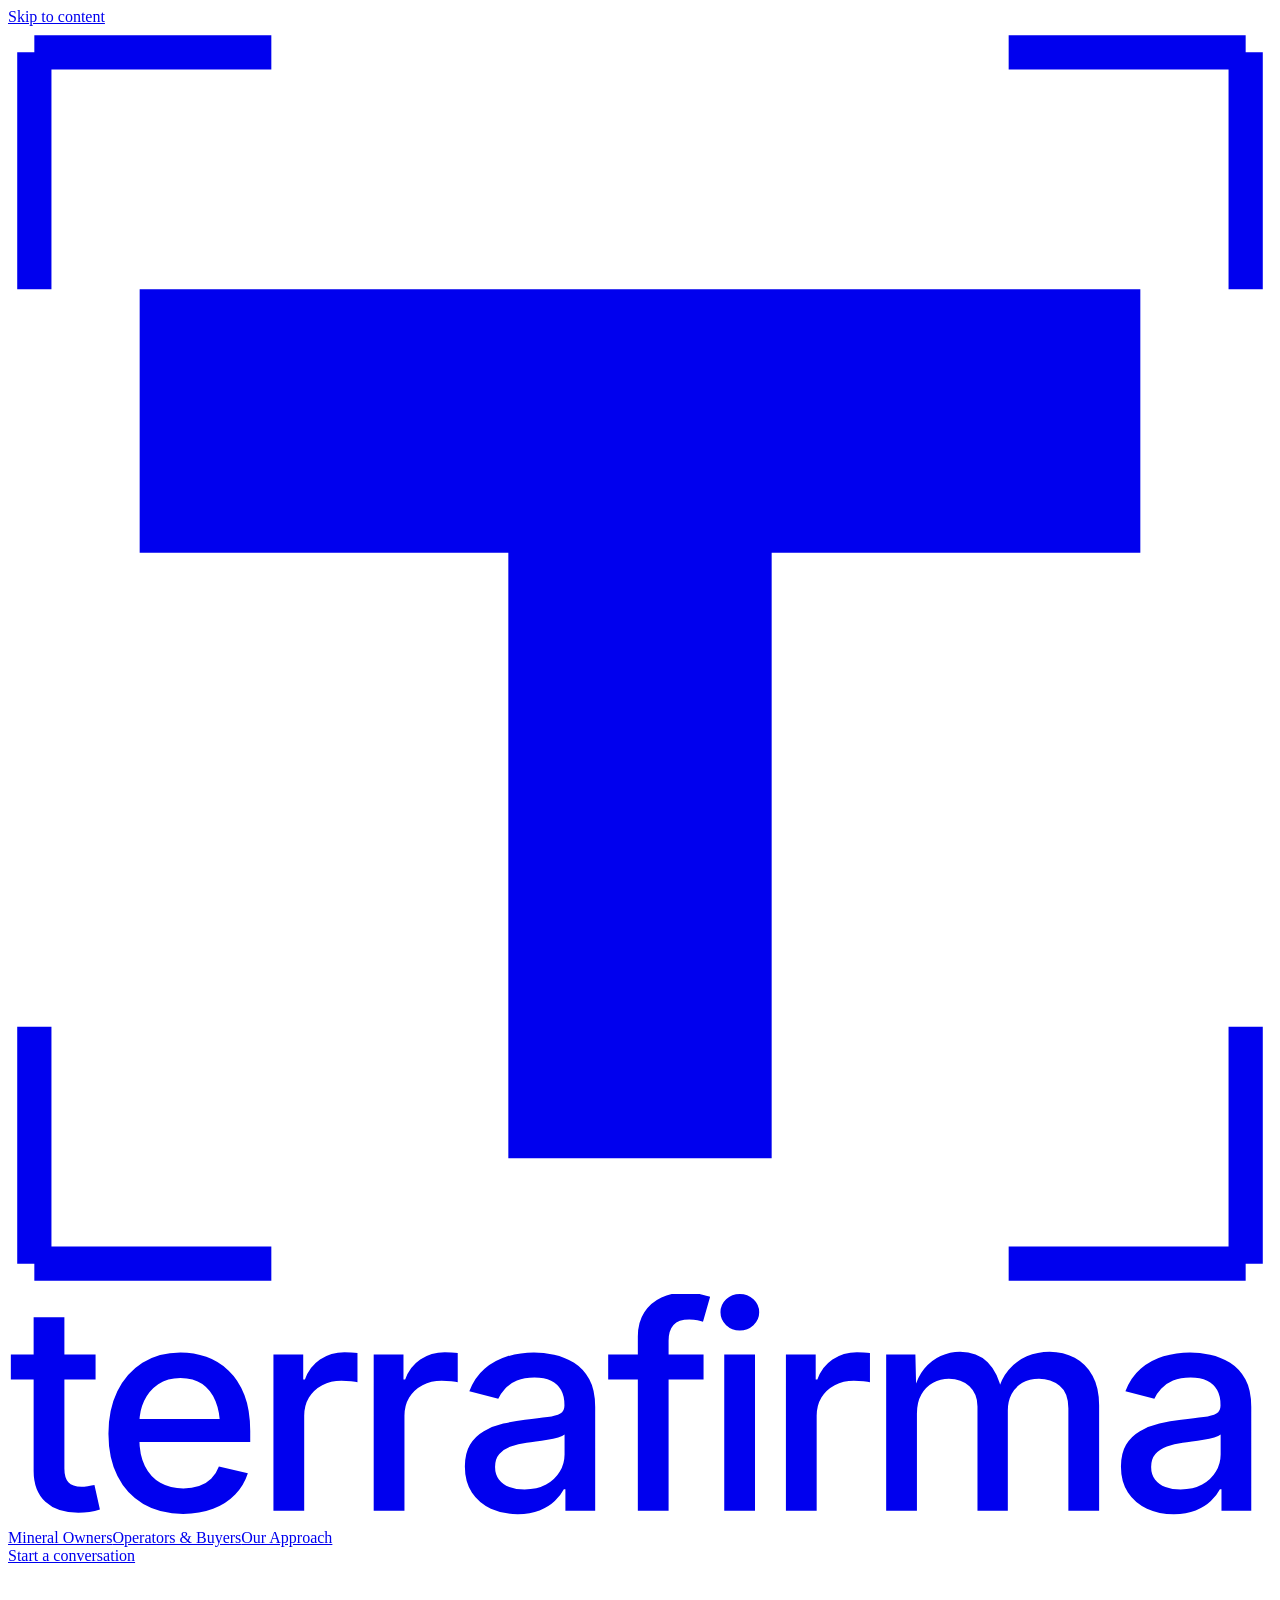
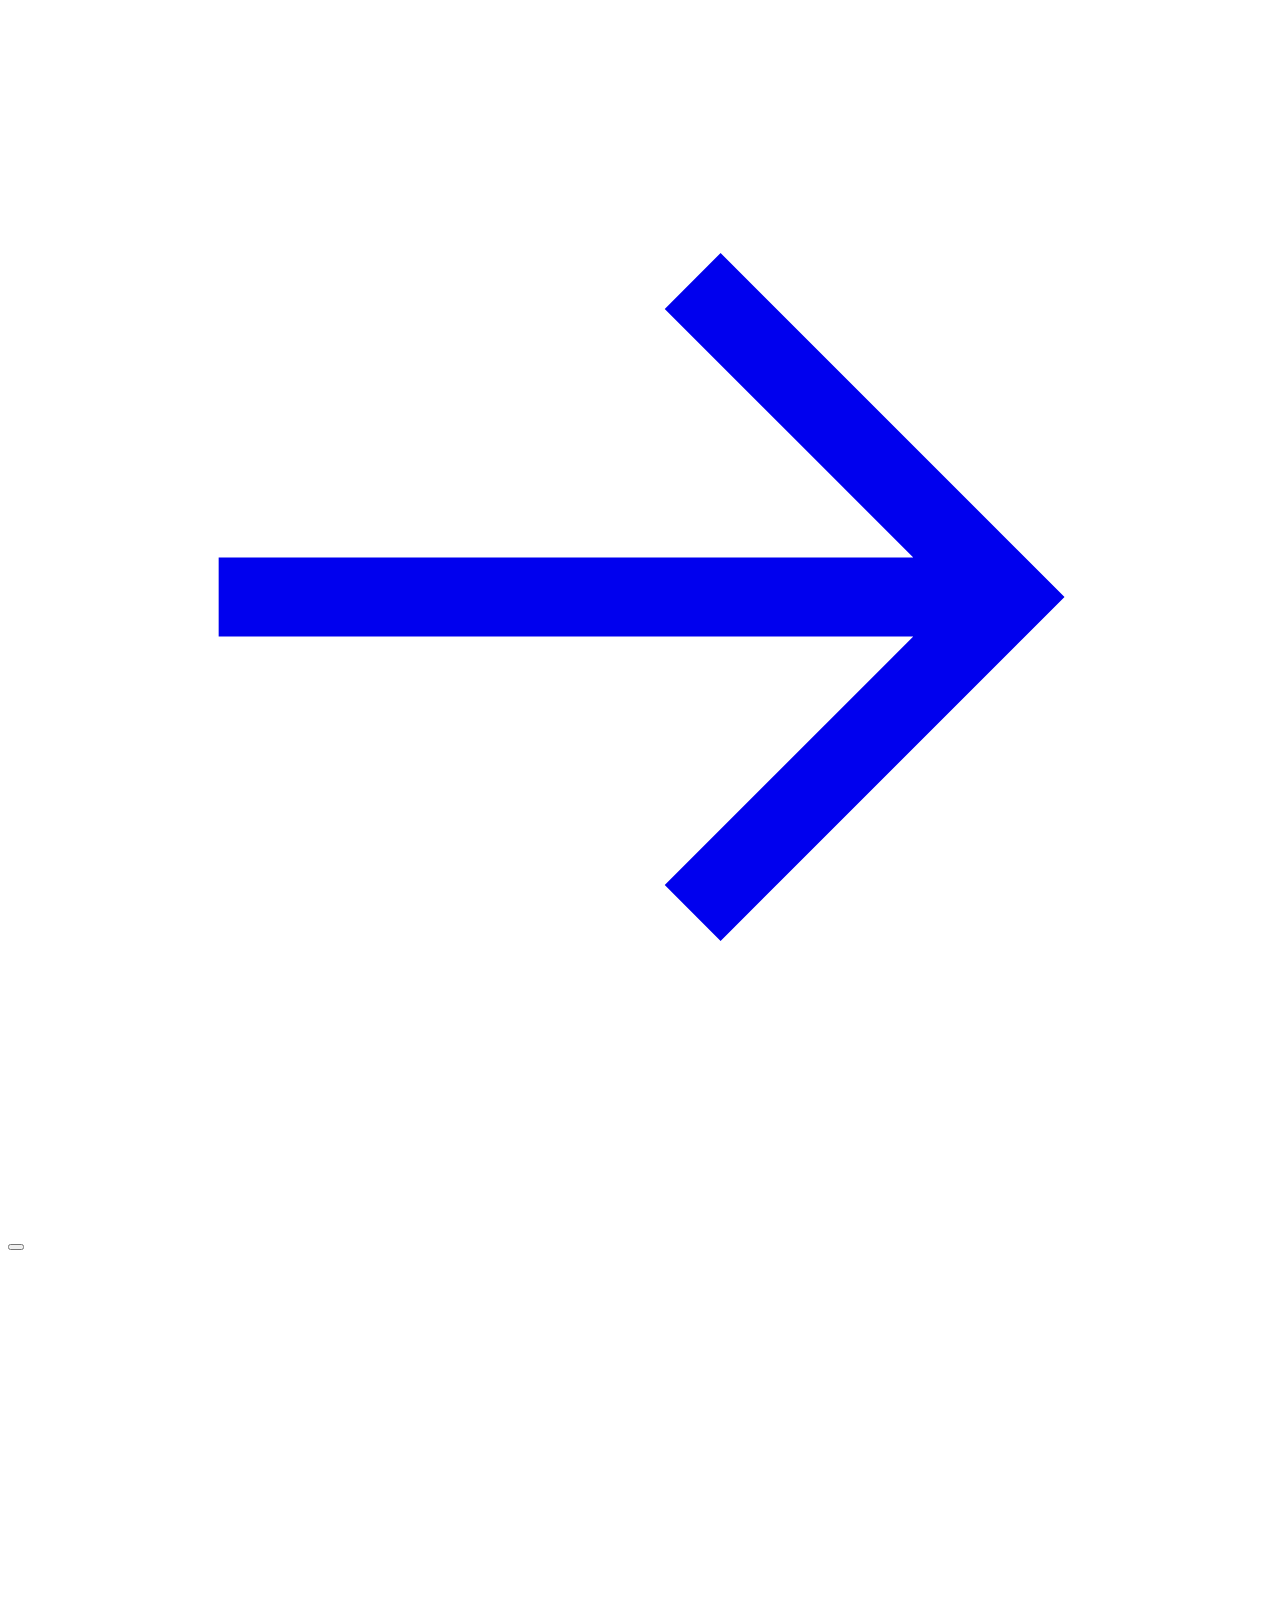
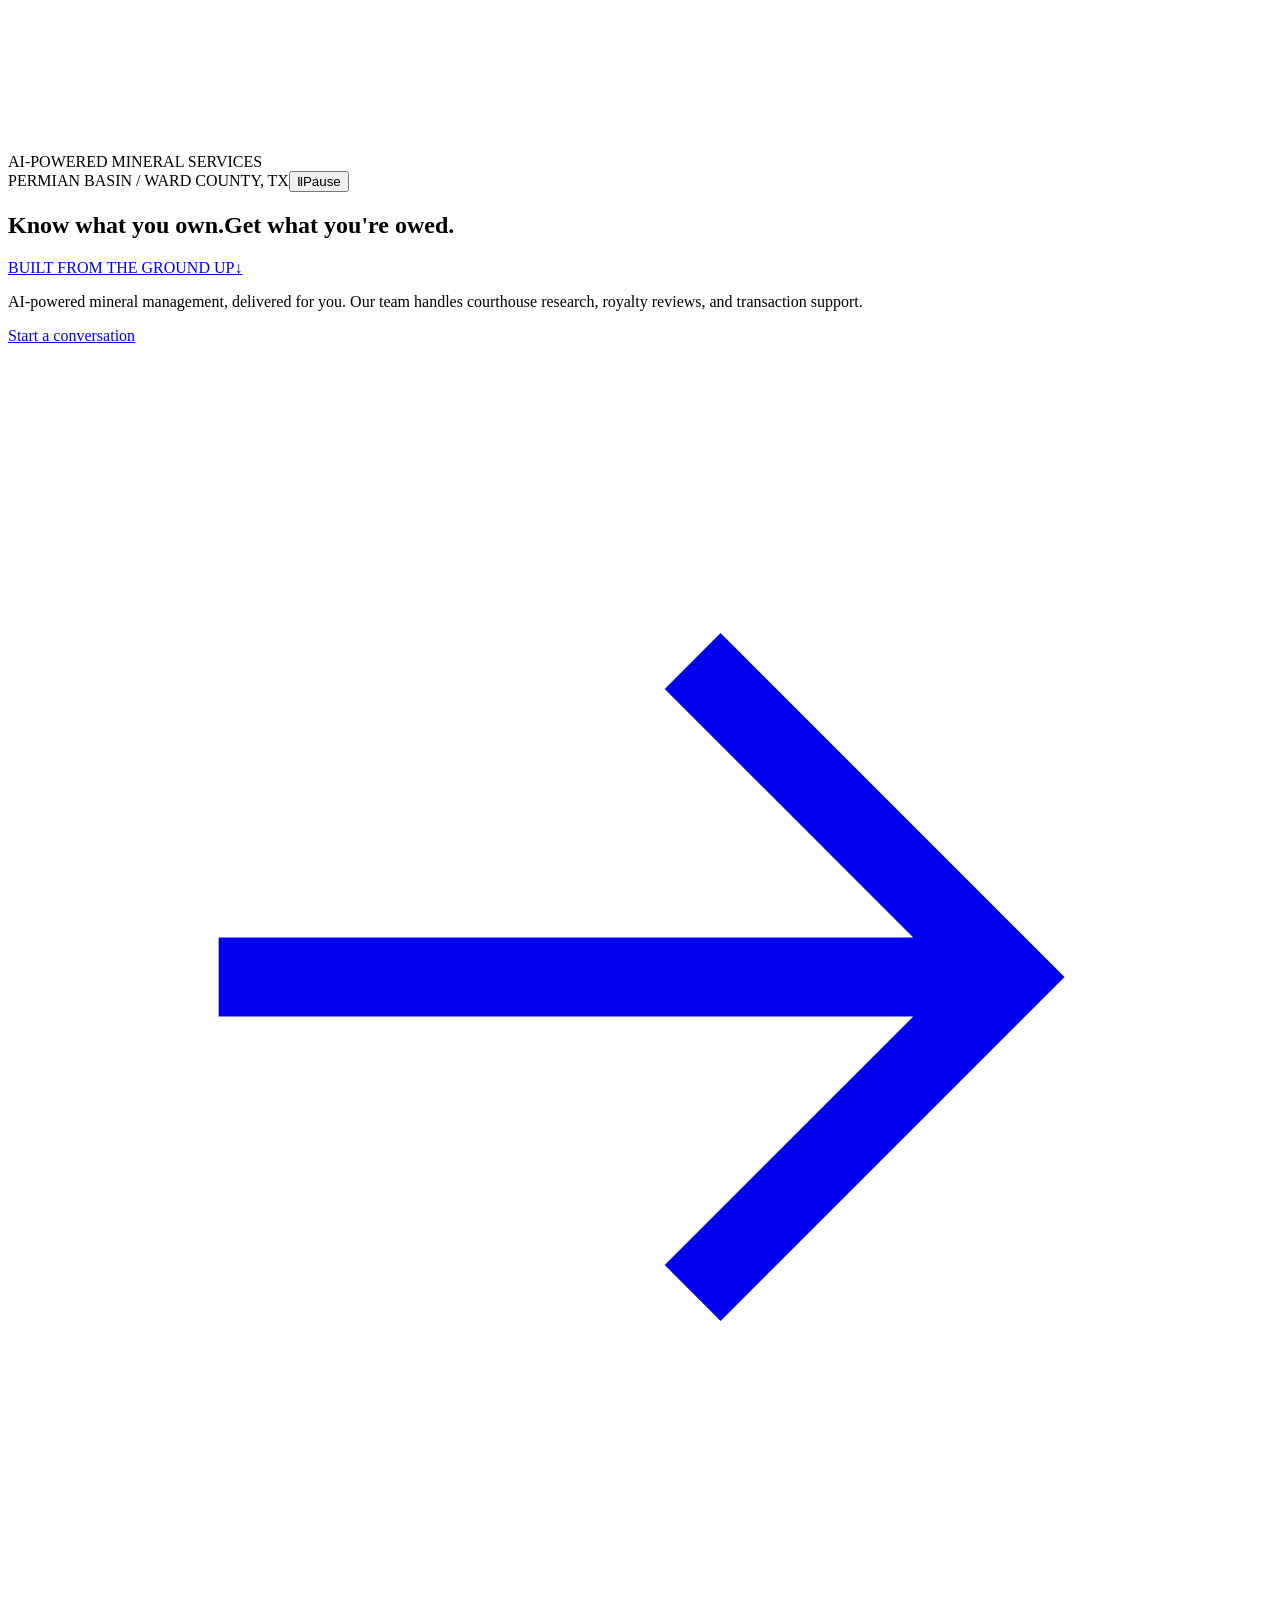
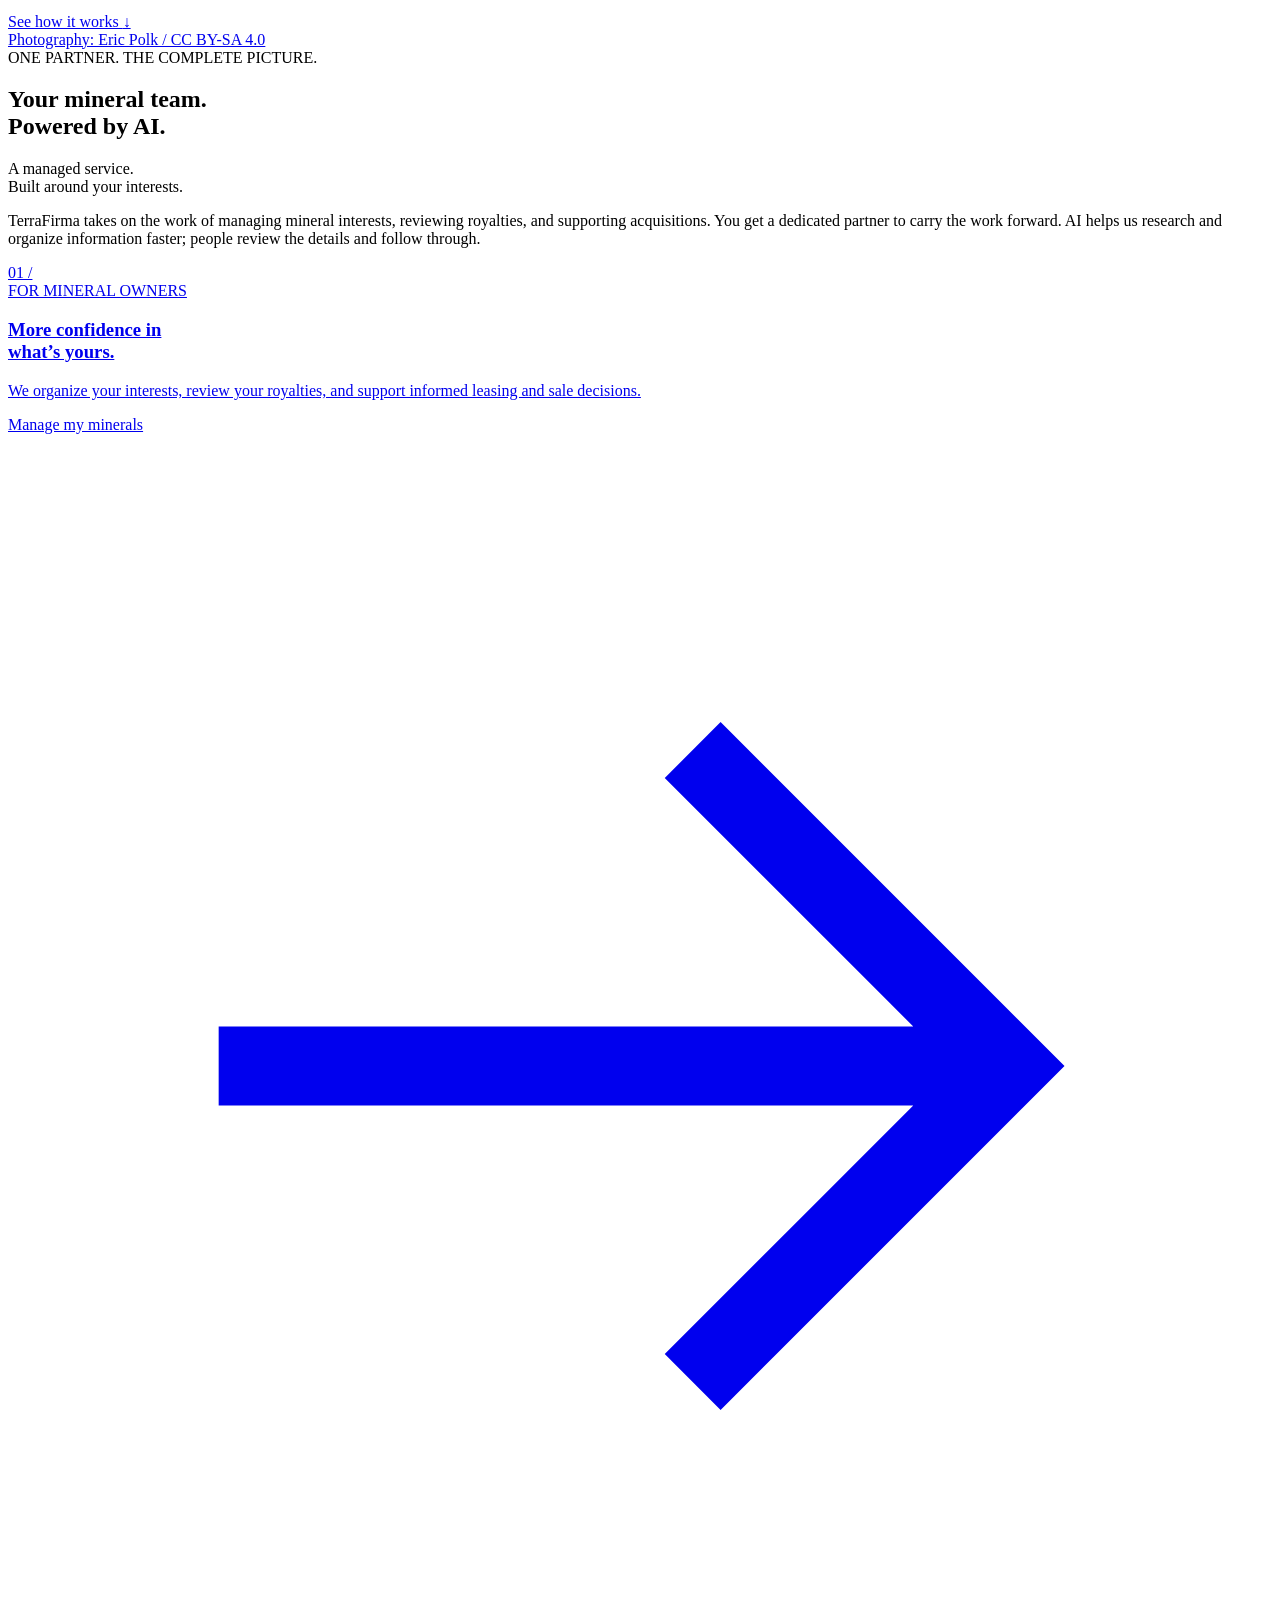
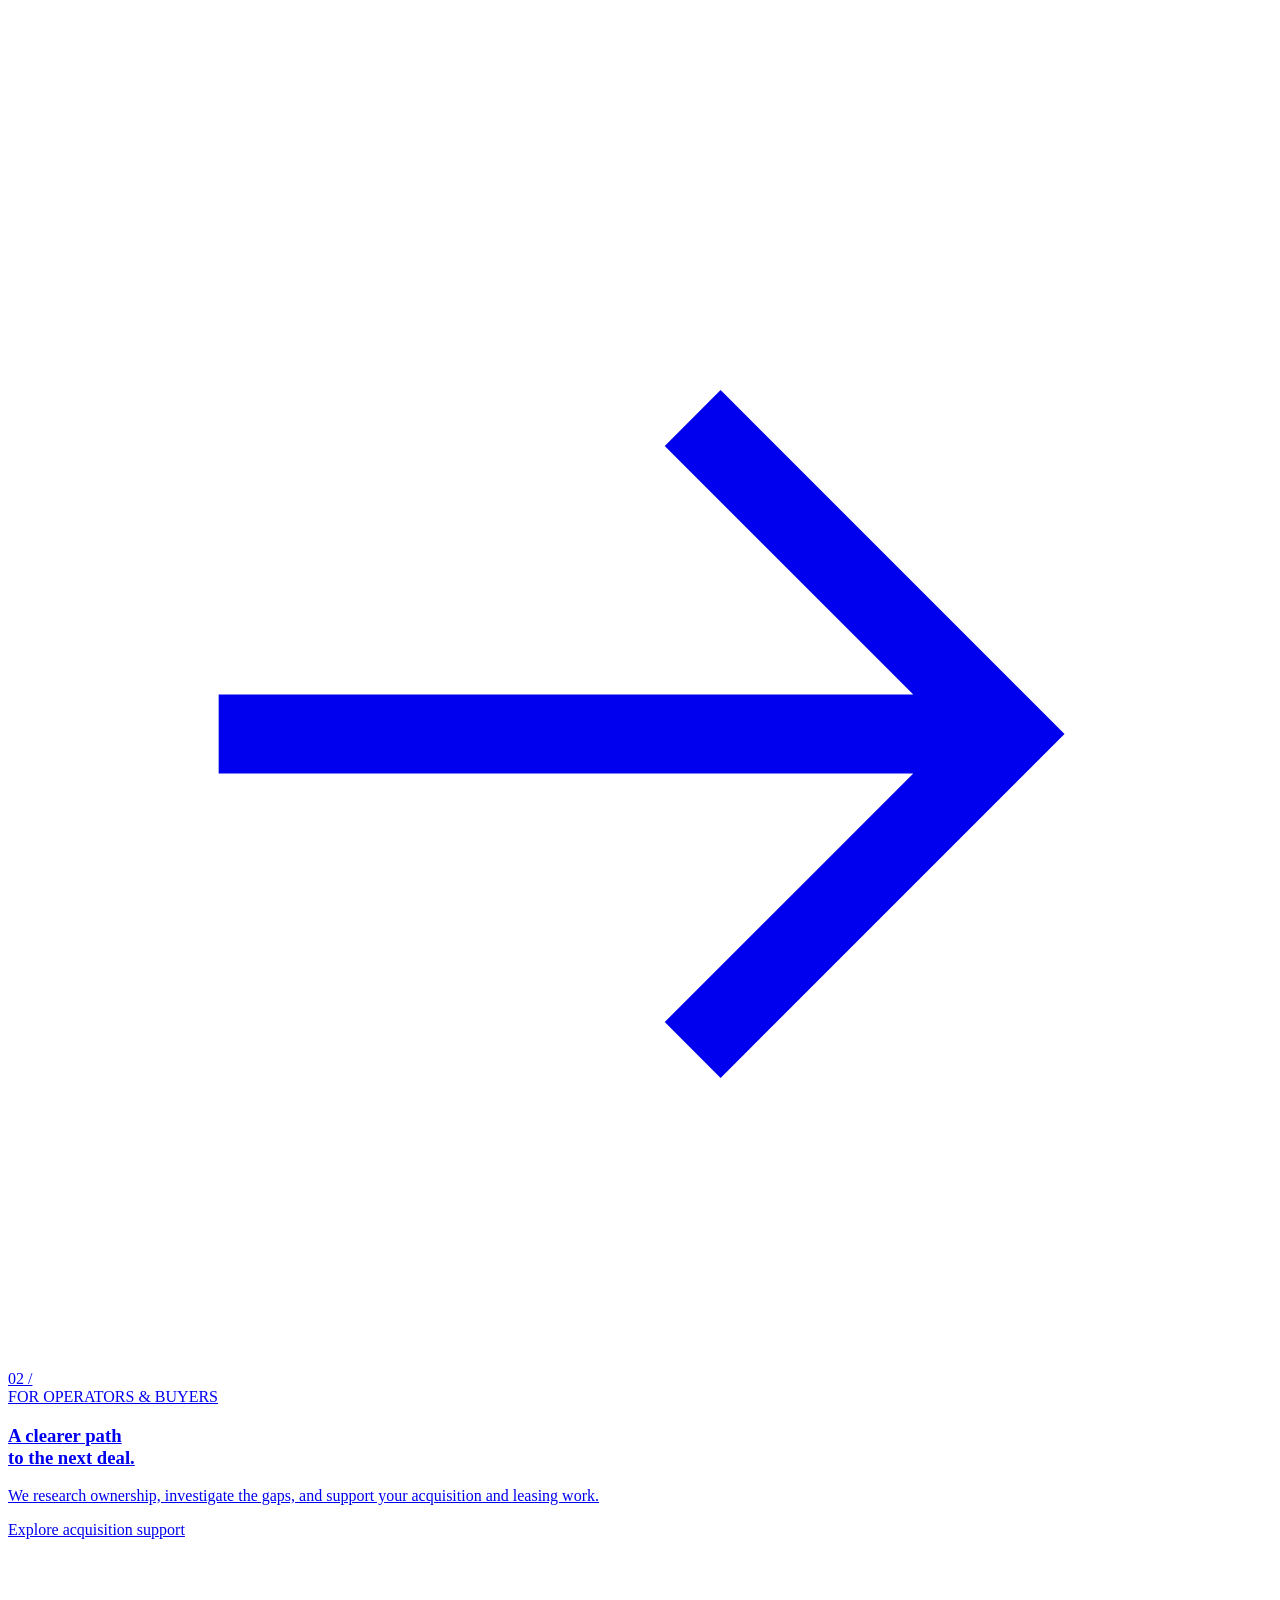
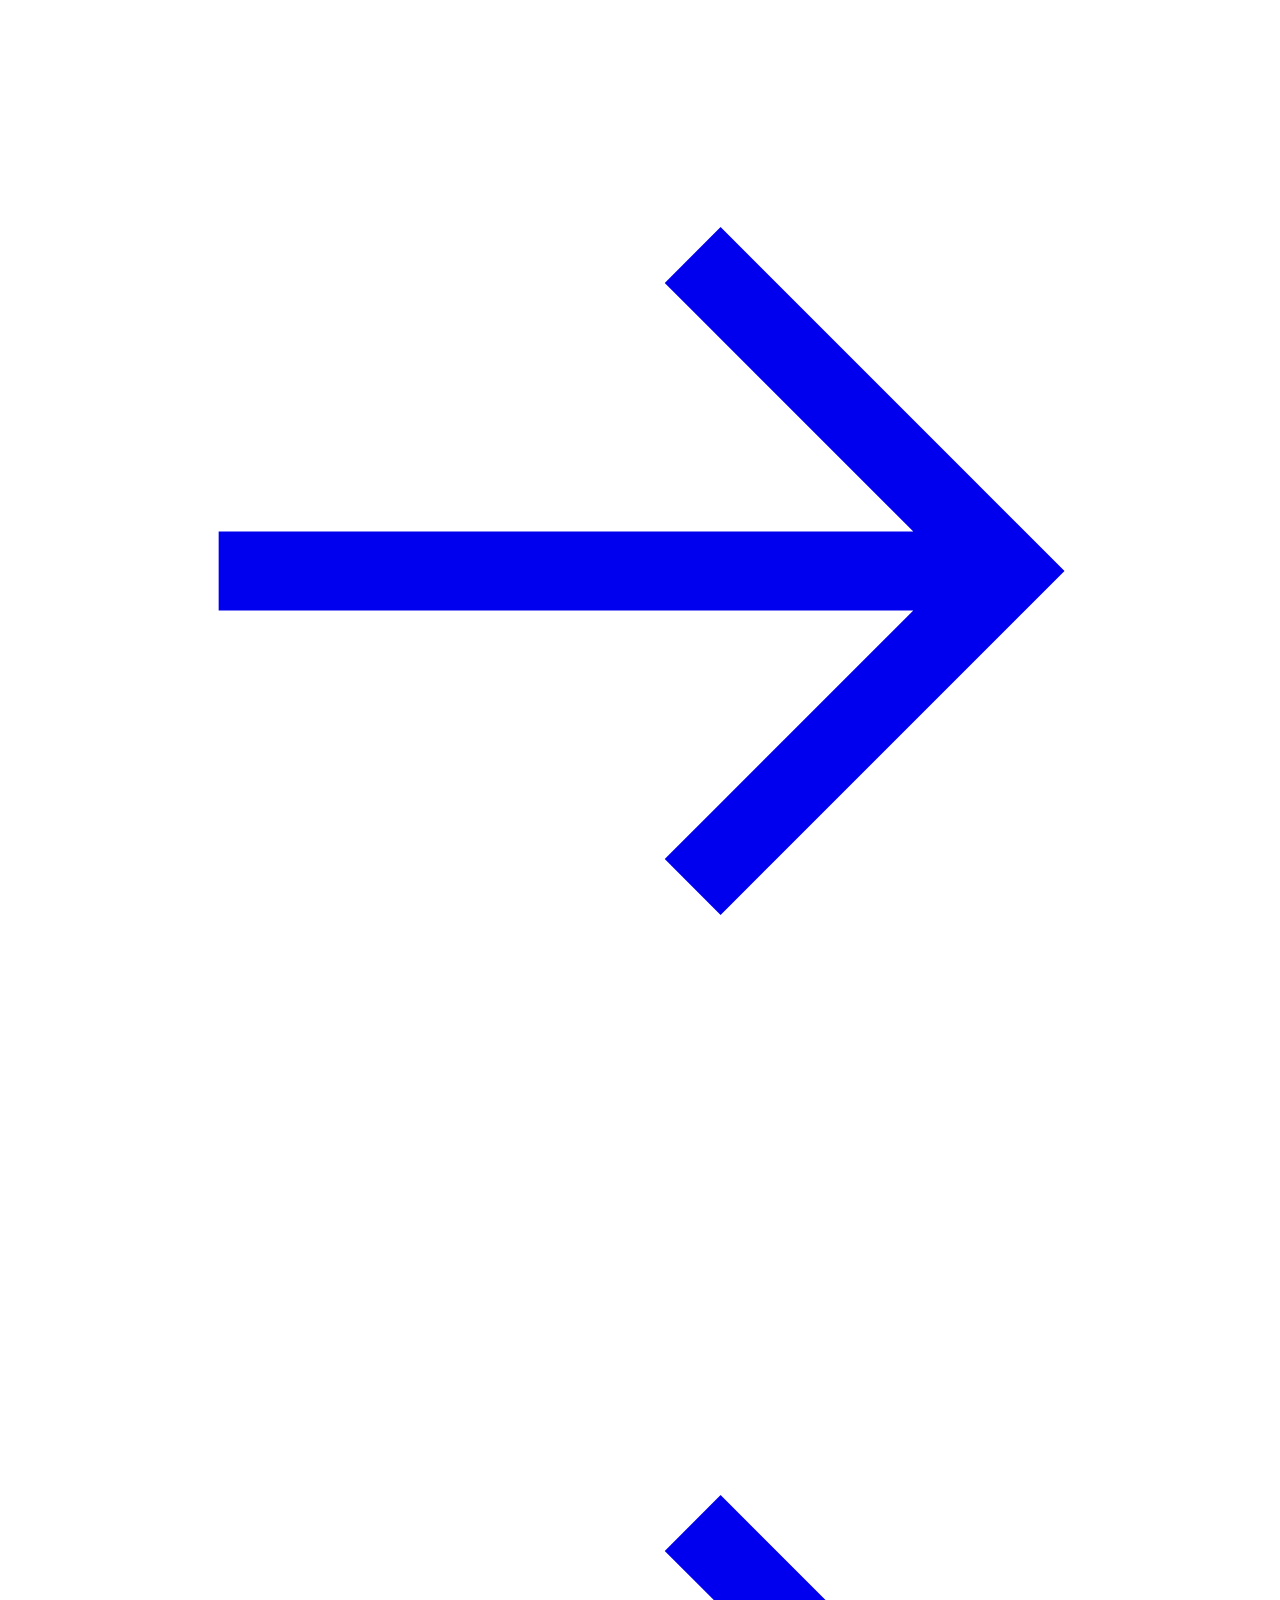
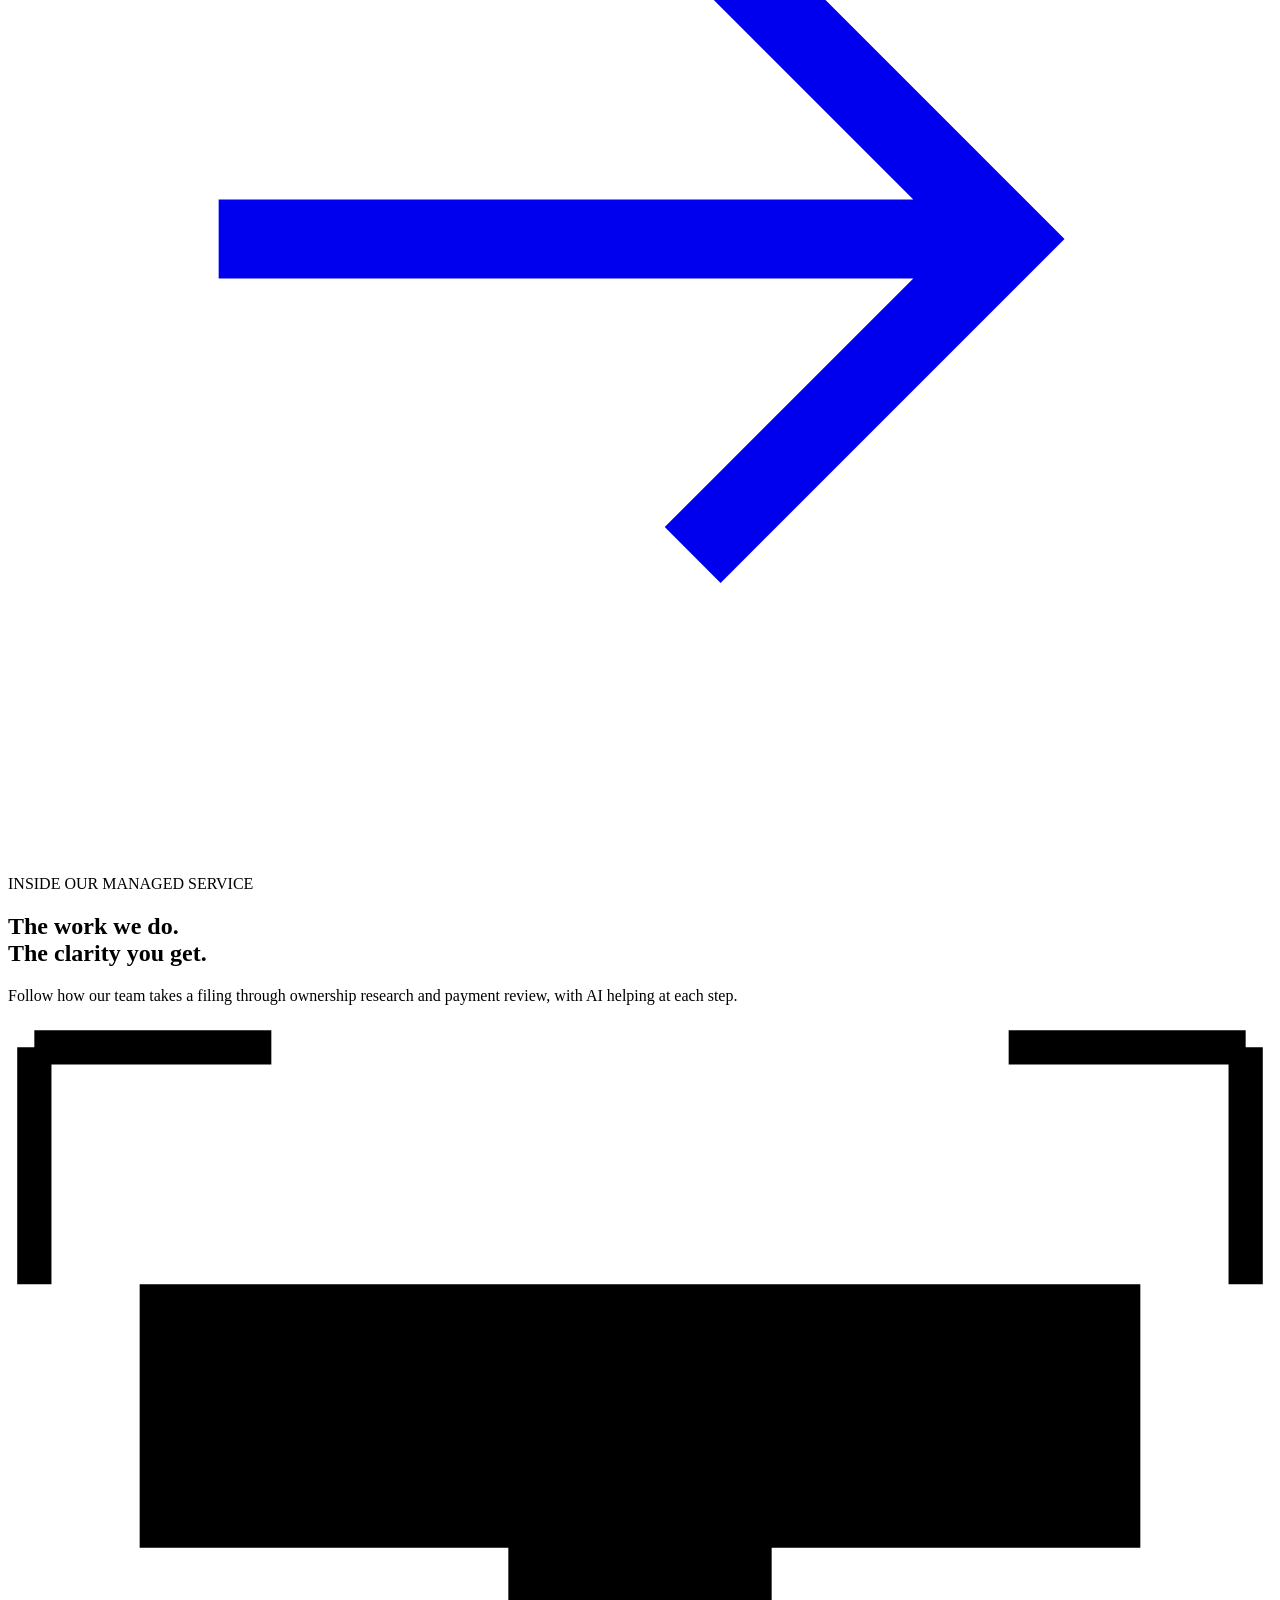
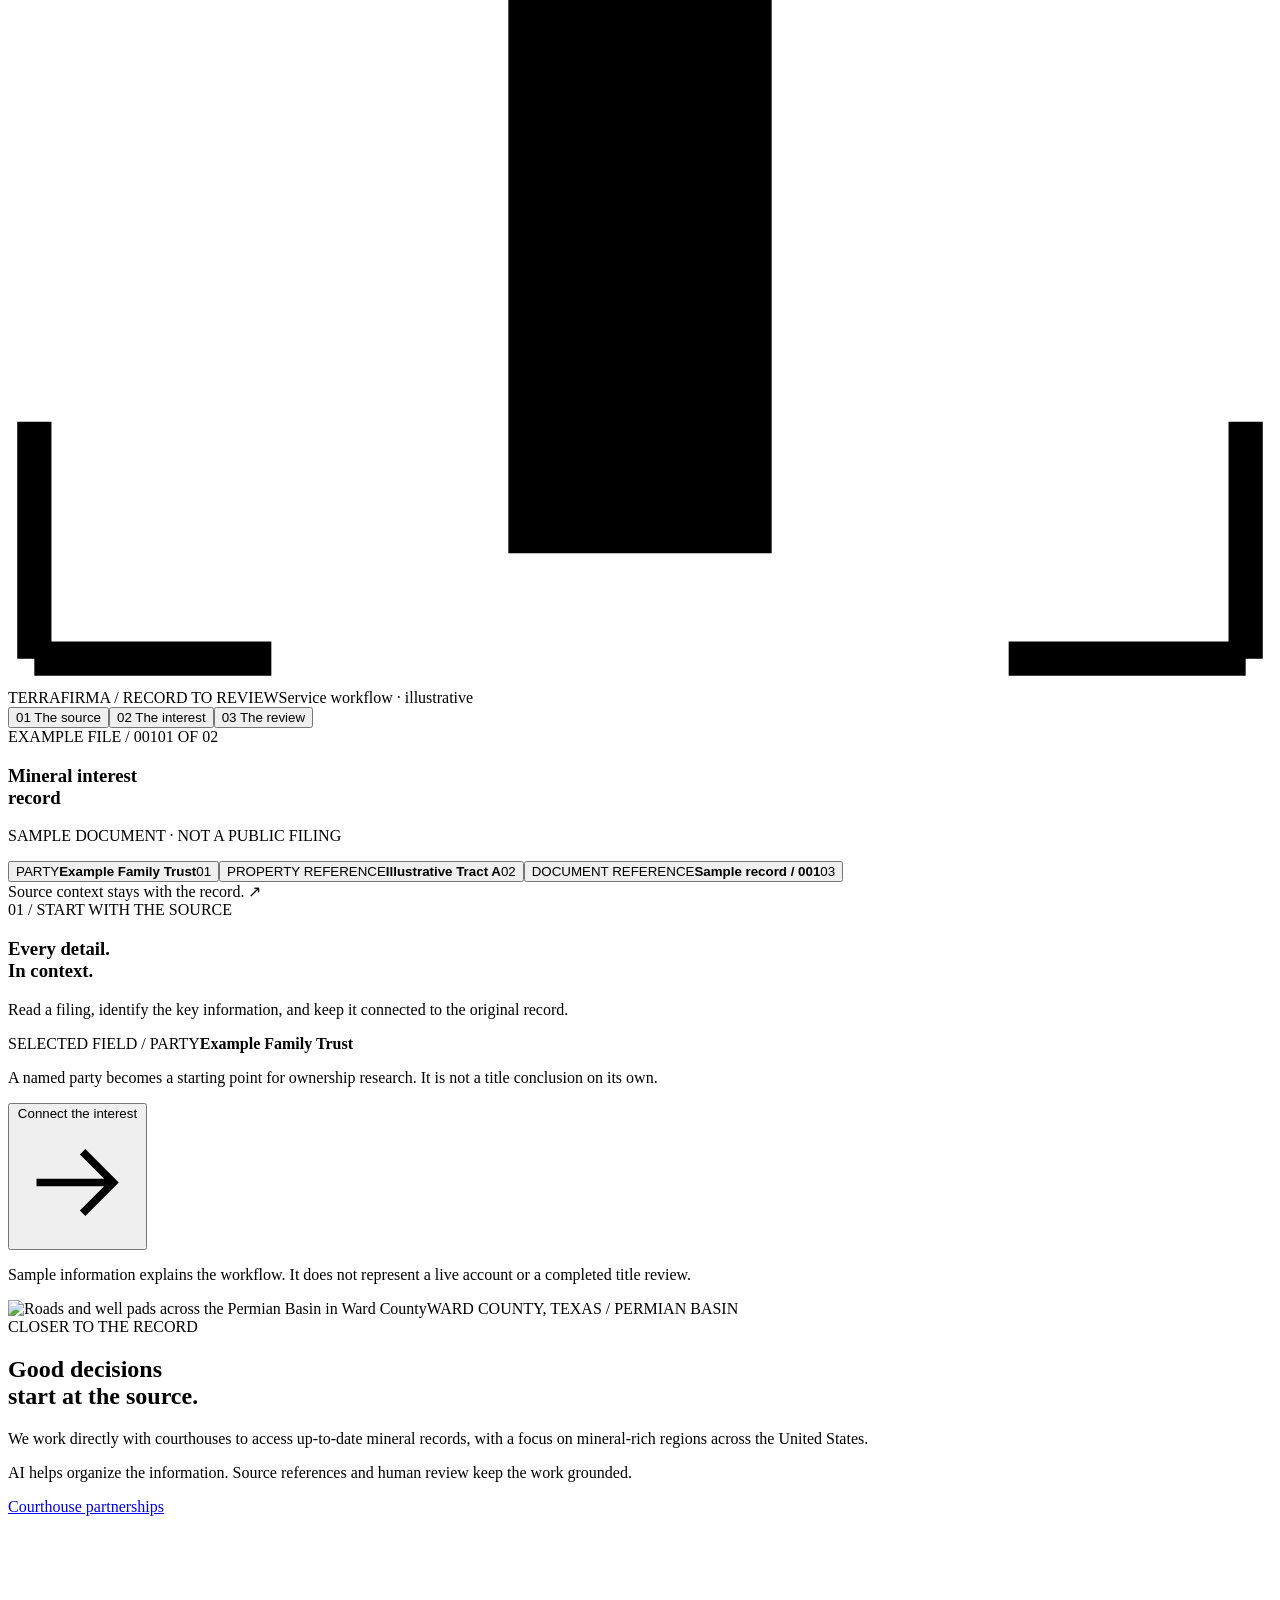
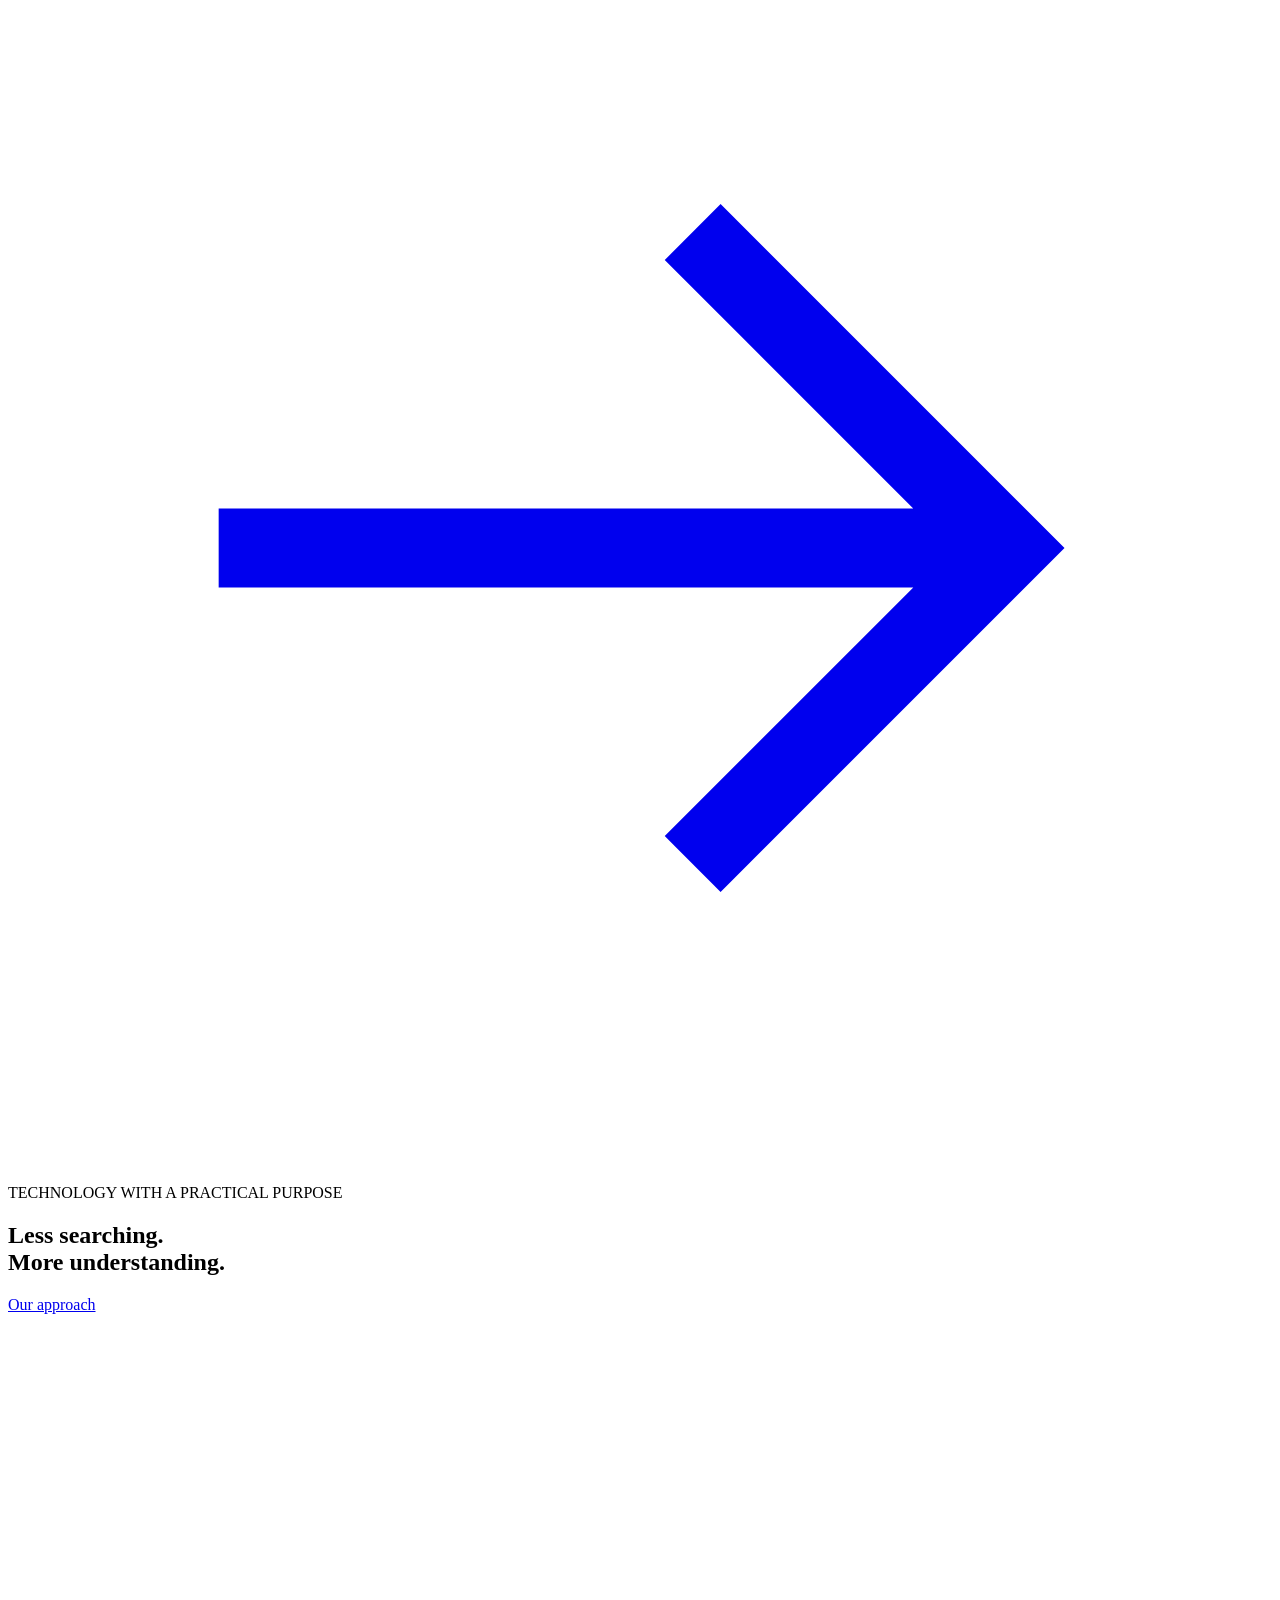
==== docs/index.html @ 7bab1184 "Publish TerraFirma managed mineral services website" ====
<!doctype html><html lang="en"><head><meta charset="utf-8"><meta name="viewport" content="width=device-width,initial-scale=1"><meta name="theme-color" content="#f4f1e8"><title>Mineral rights, understood | Terrafirma</title><meta name="description" content="AI-powered mineral management, delivered as a managed service. Our team handles courthouse research, royalty review, and transaction support."><link rel="canonical" href="https://basil-personal.github.io/terrafirma/"><meta property="og:title" content="Mineral rights, understood | Terrafirma"><meta property="og:description" content="AI-powered mineral management, delivered as a managed service. Our team handles courthouse research, royalty review, and transaction support."><meta property="og:type" content="website"><meta property="og:url" content="https://basil-personal.github.io/terrafirma/"><meta property="og:image" content="https://basil-personal.github.io/terrafirma/assets/social-card.png"><meta name="twitter:card" content="summary_large_image"><link rel="icon" href="/terrafirma/assets/favicon.svg" type="image/svg+xml"><link rel="preload" href="/terrafirma/assets/instrument-regular.woff" as="font" type="font/woff" crossorigin><link rel="preload" href="/terrafirma/assets/inter-regular.woff" as="font" type="font/woff" crossorigin><link rel="stylesheet" href="/terrafirma/style.css"><script src="/terrafirma/site-config.js" defer></script><script src="/terrafirma/script.js" defer></script></head><body id="top"><a class="skip-link" href="#main">Skip to content</a><header class="site-header"><a class="brand" href="/terrafirma/" aria-label="Terrafirma home"><svg class="survey-mark" viewBox="0 0 48 48" fill="none" aria-hidden="true"><path d="M5 10h38v10H29v23H19V20H5V10Z" fill="currentColor"/><path d="M1 1h9M1 1v9M47 1h-9M47 1v9M1 47h9M1 47v-9M47 47h-9M47 47v-9" stroke="currentColor" stroke-width="1.3"/></svg><span class="wordmark"><svg xmlns="http://www.w3.org/2000/svg" viewBox="0 0 9039 1650" fill="currentColor" aria-hidden="true"><g transform="translate(0 1550) scale(1 -1)"><path transform="translate(0 0)" d="M626 1118V939H20V1118ZM183 1384H403V302Q403 235 431.5 203.5Q460 172 525 172Q542 172 570.0 176.0Q598 180 618 184L657 8Q622 -4 582.0 -9.5Q542 -15 503 -15Q351 -15 267.0 63.5Q183 142 183 284Z"/><path transform="translate(622 0)" d="M630 -23Q465 -23 345.0 48.0Q225 119 160.5 248.0Q96 377 96 551Q96 723 159.5 854.0Q223 985 339.0 1058.5Q455 1132 611 1132Q707 1132 796.0 1100.5Q885 1069 956.0 1002.0Q1027 935 1068.5 828.5Q1110 722 1110 570V492H219V656H997L894 602Q894 705 862.0 783.5Q830 862 767.5 906.0Q705 950 611 950Q518 950 452.0 905.0Q386 860 351.5 786.5Q317 713 317 626V514Q317 399 356.5 319.5Q396 240 467.0 199.5Q538 159 632 159Q694 159 744.0 176.5Q794 194 830.5 229.5Q867 265 886 317L1093 268Q1066 182 1002.5 116.0Q939 50 844.5 13.5Q750 -23 630 -23Z"/><path transform="translate(1750 0)" d="M148 0V1118H361V938H373Q404 1030 481.0 1082.0Q558 1134 656 1134Q677 1134 704.0 1132.5Q731 1131 749 1128V918Q737 922 703.0 926.0Q669 930 634 930Q558 930 497.0 898.0Q436 866 402.0 809.5Q368 753 368 679V0Z"/><path transform="translate(2467 0)" d="M148 0V1118H361V938H373Q404 1030 481.0 1082.0Q558 1134 656 1134Q677 1134 704.0 1132.5Q731 1131 749 1128V918Q737 922 703.0 926.0Q669 930 634 930Q558 930 497.0 898.0Q436 866 402.0 809.5Q368 753 368 679V0Z"/><path transform="translate(3184 0)" d="M461 -25Q355 -25 269.0 14.5Q183 54 133.0 130.0Q83 206 83 316Q83 411 119.5 472.0Q156 533 218.5 569.0Q281 605 357.5 623.0Q434 641 513 650Q612 662 674.0 669.5Q736 677 765.5 694.5Q795 712 795 751V757Q795 820 771.0 863.0Q747 906 699.5 929.5Q652 953 581 953Q508 953 455.5 930.5Q403 908 370.5 873.0Q338 838 322 800L115 854Q153 954 224.0 1015.0Q295 1076 387.0 1104.0Q479 1132 577 1132Q645 1132 721.0 1116.0Q797 1100 864.0 1058.0Q931 1016 973.0 940.0Q1015 864 1015 742V0H802V153H791Q769 110 726.0 69.0Q683 28 617.5 1.5Q552 -25 461 -25ZM510 152Q600 152 664.0 187.0Q728 222 762.0 280.0Q796 338 796 403V546Q784 534 750.5 524.5Q717 515 674.0 507.5Q631 500 591.0 495.0Q551 490 525 487Q463 479 411.5 460.0Q360 441 329.5 406.0Q299 371 299 313Q299 260 326.5 224.0Q354 188 401.0 170.0Q448 152 510 152Z"/><path transform="translate(4272 0)" d="M702 1118V939H20V1118ZM232 0V1246Q232 1350 278.5 1420.0Q325 1490 401.0 1525.0Q477 1560 565 1560Q632 1560 679.5 1549.0Q727 1538 749 1530L698 1352Q682 1357 658.5 1362.5Q635 1368 600 1368Q522 1368 487.0 1329.0Q452 1290 452 1216V0Z"/><path transform="translate(4974 0)" d="M148 0V1118H368V0ZM259 1289Q202 1289 161.5 1327.0Q121 1365 121 1419Q121 1474 161.5 1512.0Q202 1550 259 1550Q316 1550 357.0 1512.0Q398 1474 398 1419Q398 1365 357.0 1327.0Q316 1289 259 1289Z"/><path transform="translate(5415 0)" d="M148 0V1118H361V938H373Q404 1030 481.0 1082.0Q558 1134 656 1134Q677 1134 704.0 1132.5Q731 1131 749 1128V918Q737 922 703.0 926.0Q669 930 634 930Q558 930 497.0 898.0Q436 866 402.0 809.5Q368 753 368 679V0Z"/><path transform="translate(6132 0)" d="M148 0V1118H357L363 859H346Q370 954 420.0 1015.0Q470 1076 537.0 1106.5Q604 1137 677 1137Q799 1137 874.0 1061.5Q949 986 975 851H947Q969 943 1023.0 1007.0Q1077 1071 1153.5 1104.0Q1230 1137 1317 1137Q1416 1137 1496.5 1094.0Q1577 1051 1624.0 966.0Q1671 881 1671 754V0H1451V732Q1451 844 1388.5 894.0Q1326 944 1241 944Q1172 944 1122.0 915.0Q1072 886 1045.0 834.5Q1018 783 1018 716V0H801V746Q801 836 743.5 890.0Q686 944 597 944Q536 944 483.5 915.5Q431 887 399.5 831.5Q368 776 368 695V0Z"/><path transform="translate(7876 0)" d="M461 -25Q355 -25 269.0 14.5Q183 54 133.0 130.0Q83 206 83 316Q83 411 119.5 472.0Q156 533 218.5 569.0Q281 605 357.5 623.0Q434 641 513 650Q612 662 674.0 669.5Q736 677 765.5 694.5Q795 712 795 751V757Q795 820 771.0 863.0Q747 906 699.5 929.5Q652 953 581 953Q508 953 455.5 930.5Q403 908 370.5 873.0Q338 838 322 800L115 854Q153 954 224.0 1015.0Q295 1076 387.0 1104.0Q479 1132 577 1132Q645 1132 721.0 1116.0Q797 1100 864.0 1058.0Q931 1016 973.0 940.0Q1015 864 1015 742V0H802V153H791Q769 110 726.0 69.0Q683 28 617.5 1.5Q552 -25 461 -25ZM510 152Q600 152 664.0 187.0Q728 222 762.0 280.0Q796 338 796 403V546Q784 534 750.5 524.5Q717 515 674.0 507.5Q631 500 591.0 495.0Q551 490 525 487Q463 479 411.5 460.0Q360 441 329.5 406.0Q299 371 299 313Q299 260 326.5 224.0Q354 188 401.0 170.0Q448 152 510 152Z"/></g></svg></span></a><nav class="desktop-nav" aria-label="Main navigation"><a href="/terrafirma/owners/" >Mineral Owners</a><a href="/terrafirma/operators/" >Operators & Buyers</a><a href="/terrafirma/approach/" >Our Approach</a></nav><a class="button " href="/terrafirma/contact/"><span>Start a conversation</span><svg class="arrow" viewBox="0 0 24 24" fill="none" aria-hidden="true"><path d="M4 12h15m-6-6 6 6-6 6" stroke="currentColor" stroke-width="1.5"/></svg></a><button class="menu-toggle" aria-label="Open navigation" aria-expanded="false" aria-controls="mobile-menu"><span></span><span></span></button><div class="scroll-progress" aria-hidden="true"></div></header><nav id="mobile-menu" class="mobile-menu" aria-label="Mobile navigation" hidden><a href="/terrafirma/owners/" >Mineral Owners</a><a href="/terrafirma/operators/" >Operators & Buyers</a><a href="/terrafirma/approach/" >Our Approach</a><a href="/terrafirma/courthouse-partners/">Courthouse Partnerships</a><a href="/terrafirma/contact/">Start a conversation <svg class="arrow" viewBox="0 0 24 24" fill="none" aria-hidden="true"><path d="M4 12h15m-6-6 6 6-6 6" stroke="currentColor" stroke-width="1.5"/></svg></a></nav><main id="main" class="page-shell"><section class="hero"><picture class="hero-picture"><source media="(max-width:720px)" srcset="/terrafirma/assets/ward-county-1000.webp"><img src="/terrafirma/assets/ward-county-1800.webp" width="1800" height="2098" alt="Aerial view of oil fields in Ward County, Texas, in the Permian Basin" fetchpriority="high"></picture><div class="hero-shade"></div><div class="hero-grid" aria-hidden="true"><i></i><i></i><i></i></div><div class="hero-topline"><span class="eyebrow">AI-POWERED MINERAL SERVICES</span><div class="hero-scene-tools"><span class="eyebrow hero-location">PERMIAN BASIN / WARD COUNTY, TX</span><button class="motion-toggle" type="button" aria-label="Pause background motion" aria-pressed="false"><span aria-hidden="true">Ⅱ</span><span class="motion-label">Pause</span></button></div></div><h1><span>Know what you own.</span><span>Get what you're owed.</span></h1><div class="hero-lower"><a class="hero-scroll" href="#services" aria-label="Explore Terrafirma services"><span>BUILT FROM THE GROUND UP</span><span class="scroll-line"></span><span>↓</span></a><div class="hero-description"><p>AI-powered mineral management, delivered for you. Our team handles courthouse research, royalty reviews, and transaction support.</p><div class="hero-actions"><a class="button " href="/terrafirma/contact/"><span>Start a conversation</span><svg class="arrow" viewBox="0 0 24 24" fill="none" aria-hidden="true"><path d="M4 12h15m-6-6 6 6-6 6" stroke="currentColor" stroke-width="1.5"/></svg></a><a class="quiet-link" href="#how-it-works">See how it works <span>↓</span></a></div></div></div><a class="photo-credit" href="/terrafirma/credits/">Photography: Eric Polk / CC BY-SA 4.0</a></section>
    <section class="service-intro section" id="services"><div class="section-heading"><span class="eyebrow">ONE PARTNER. THE COMPLETE PICTURE.</span><h2>Your mineral team.<br>Powered by AI.</h2></div><div class="intro-copy"><p>A managed service.<br>Built around your interests.</p><p>TerraFirma takes on the work of managing mineral interests, reviewing royalties, and supporting acquisitions. You get a dedicated partner to carry the work forward. AI helps us research and organize information faster; people review the details and follow through.</p></div><div class="audience-rows"><a class="audience-row" href="/terrafirma/owners/"><span class="row-number">01 /</span><div><span class="eyebrow">FOR MINERAL OWNERS</span><h3>More confidence in<br>what’s yours.</h3></div><div class="audience-detail"><p>We organize your interests, review your royalties, and support informed leasing and sale decisions.</p><span class="text-link">Manage my minerals <svg class="arrow" viewBox="0 0 24 24" fill="none" aria-hidden="true"><path d="M4 12h15m-6-6 6 6-6 6" stroke="currentColor" stroke-width="1.5"/></svg></span></div><span class="row-arrow"><svg class="arrow" viewBox="0 0 24 24" fill="none" aria-hidden="true"><path d="M4 12h15m-6-6 6 6-6 6" stroke="currentColor" stroke-width="1.5"/></svg></span></a><a class="audience-row" href="/terrafirma/operators/"><span class="row-number">02 /</span><div><span class="eyebrow">FOR OPERATORS & BUYERS</span><h3>A clearer path<br>to the next deal.</h3></div><div class="audience-detail"><p>We research ownership, investigate the gaps, and support your acquisition and leasing work.</p><span class="text-link">Explore acquisition support <svg class="arrow" viewBox="0 0 24 24" fill="none" aria-hidden="true"><path d="M4 12h15m-6-6 6 6-6 6" stroke="currentColor" stroke-width="1.5"/></svg></span></div><span class="row-arrow"><svg class="arrow" viewBox="0 0 24 24" fill="none" aria-hidden="true"><path d="M4 12h15m-6-6 6 6-6 6" stroke="currentColor" stroke-width="1.5"/></svg></span></a></div></section>
    <section class="workflow-section section" id="how-it-works"><div class="section-heading"><div><span class="eyebrow">INSIDE OUR MANAGED SERVICE</span><h2>The work we do.<br>The clarity you get.</h2></div><p>Follow how our team takes a filing through ownership research and payment review, with AI helping at each step.</p></div><div class="walkthrough" data-step="0"><div class="walkthrough-top"><span class="mini-brand"><svg class="survey-mark" viewBox="0 0 48 48" fill="none" aria-hidden="true"><path d="M5 10h38v10H29v23H19V20H5V10Z" fill="currentColor"/><path d="M1 1h9M1 1v9M47 1h-9M47 1v9M1 47h9M1 47v-9M47 47h-9M47 47v-9" stroke="currentColor" stroke-width="1.3"/></svg> TERRAFIRMA / RECORD TO REVIEW</span><span class="sample-label">Service workflow · illustrative</span></div><div class="walk-tabs" role="tablist" aria-label="Record walkthrough"><button id="step-tab-0" role="tab" aria-selected="true" aria-controls="walk-panel" data-step="0"><span>01</span> The source</button><button id="step-tab-1" role="tab" aria-selected="false" aria-controls="walk-panel" tabindex="-1" data-step="1"><span>02</span> The interest</button><button id="step-tab-2" role="tab" aria-selected="false" aria-controls="walk-panel" tabindex="-1" data-step="2"><span>03</span> The review</button></div><div id="walk-panel" role="tabpanel" aria-labelledby="step-tab-0" tabindex="0"><div class="walk-visual"><div class="document-stage"><div class="document-under"></div><article class="sample-document"><div class="doc-meta"><span>EXAMPLE FILE / 001</span><span>01 OF 02</span></div><div class="doc-rule"></div><h3>Mineral interest<br>record</h3><p class="doc-disclaimer">SAMPLE DOCUMENT · NOT A PUBLIC FILING</p><div class="doc-fields"><button class="doc-field selected" data-field="owner" aria-pressed="true"><span>PARTY</span><strong>Example Family Trust</strong><span class="field-index">01</span></button><button class="doc-field" data-field="tract" aria-pressed="false"><span>PROPERTY REFERENCE</span><strong>Illustrative Tract A</strong><span class="field-index">02</span></button><button class="doc-field" data-field="record" aria-pressed="false"><span>DOCUMENT REFERENCE</span><strong>Sample record / 001</strong><span class="field-index">03</span></button></div><div class="doc-lines" aria-hidden="true"><i></i><i></i><i></i></div><div class="doc-foot">Source context stays with the record. <span>↗</span></div></article></div><div class="interest-stage" hidden><div class="interest-map"><svg viewBox="0 0 600 440" fill="none" aria-hidden="true"><defs><pattern id="parcelgrid" width="54" height="54" patternUnits="userSpaceOnUse"><path d="M54 0H0v54" stroke="currentColor" stroke-opacity=".13"/></pattern><pattern id="parcelhatch" width="9" height="9" patternUnits="userSpaceOnUse" patternTransform="rotate(45)"><path d="M0 0V9" stroke="#b74124" stroke-opacity=".55" stroke-width="2"/></pattern></defs><path fill="url(#parcelgrid)" d="M0 0h600v440H0z"/><g stroke="currentColor" stroke-opacity=".4"><path d="M0 107h600M0 329h600M90 0v440M502 0v440"/><path d="M90 107h205v112H90zM295 107h207v112H295zM90 219h205v110H90zM295 219h207v110H295z"/></g><path d="M295 107h207v112H295z" fill="url(#parcelhatch)" stroke="#b74124" stroke-width="2"/><path d="M398 165V55h100" stroke="#b74124" stroke-width="1.5"/><circle cx="398" cy="165" r="6" fill="#b74124"/><circle cx="398" cy="165" r="16" stroke="#b74124"/><path d="M73 90h13m-13 0v13M519 90h-13m13 0v13M73 346h13m-13 0v-13M519 346h-13m13 0v-13" stroke="currentColor" stroke-width="1.5"/></svg></div><div class="interest-chip"><span class="eyebrow">CONNECTED INTEREST</span><strong>Example Family Trust</strong><span>Illustrative Tract A · Sample record / 001</span></div><div class="map-note">Diagram only. Not a surveyed boundary.</div></div><div class="review-stage" hidden><div class="review-slip"><span class="eyebrow">PAYMENT REVIEW / EXAMPLE</span><h3>A detail worth<br>a closer look.</h3><div class="decimal-row"><span>Expected payment decimal</span><strong>0.002500</strong></div><div class="decimal-row flagged"><span>Statement decimal</span><strong>0.002250</strong></div><div class="review-status"><span></span>Human review needed</div><p>Illustrative figures on a matched calculation basis. A flag for review, not proof of underpayment.</p></div></div></div><div class="walk-explainer" aria-live="polite"><span class="eyebrow" id="walk-kicker">01 / START WITH THE SOURCE</span><h3 id="walk-title">Every detail.<br>In context.</h3><p id="walk-copy">Read a filing, identify the key information, and keep it connected to the original record.</p><div class="insight-card"><span class="eyebrow" id="insight-label">SELECTED FIELD / PARTY</span><strong id="insight-value">Example Family Trust</strong><p id="insight-copy">A named party becomes a starting point for ownership research. It is not a title conclusion on its own.</p></div><button class="text-link" id="walk-next">Connect the interest <svg class="arrow" viewBox="0 0 24 24" fill="none" aria-hidden="true"><path d="M4 12h15m-6-6 6 6-6 6" stroke="currentColor" stroke-width="1.5"/></svg></button><p class="walk-note">Sample information explains the workflow. It does not represent a live account or a completed title review.</p></div></div></div></section>
    <section class="source-section"><div class="source-photo"><img src="/terrafirma/assets/ward-county-1000.webp" width="1000" height="1166" alt="Roads and well pads across the Permian Basin in Ward County" loading="lazy"><span class="eyebrow">WARD COUNTY, TEXAS / PERMIAN BASIN</span><div class="photo-bracket" aria-hidden="true"></div></div><div class="source-copy"><span class="eyebrow">CLOSER TO THE RECORD</span><h2>Good decisions<br>start at the source.</h2><p>We work directly with courthouses to access up-to-date mineral records, with a focus on mineral-rich regions across the United States.</p><p>AI helps organize the information. Source references and human review keep the work grounded.</p><a class="text-link" href="/terrafirma/courthouse-partners/">Courthouse partnerships <svg class="arrow" viewBox="0 0 24 24" fill="none" aria-hidden="true"><path d="M4 12h15m-6-6 6 6-6 6" stroke="currentColor" stroke-width="1.5"/></svg></a></div></section>
    <section class="principles section"><div class="section-heading"><div><span class="eyebrow">TECHNOLOGY WITH A PRACTICAL PURPOSE</span><h2>Less searching.<br>More understanding.</h2></div><a class="text-link" href="/terrafirma/approach/">Our approach <svg class="arrow" viewBox="0 0 24 24" fill="none" aria-hidden="true"><path d="M4 12h15m-6-6 6 6-6 6" stroke="currentColor" stroke-width="1.5"/></svg></a></div><div class="principle-grid"><article><span class="principle-icon">01</span><h3>Bring it together.</h3><p>Organize filings, interests, and statements into a clearer view of the work ahead.</p></article><article><span class="principle-icon">02</span><h3>Look closer.</h3><p>Surface missing information and potential discrepancies for a person to review.</p></article><article><span class="principle-icon">03</span><h3>Move it forward.</h3><p>Turn research into a practical next step, from a payment question to acquisition diligence.</p></article></div></section>
    <section class="faq section"><div><span class="eyebrow">A FEW GOOD QUESTIONS</span><h2>Before we<br>get started.</h2></div><div class="faq-list"><details><summary>Do I have to sell my mineral rights?<span class="plus" aria-hidden="true"></span></summary><div><p>No. Management starts with understanding and organizing what you own. If you choose to explore a lease or sale, transaction support is a separate part of the conversation.</p></div></details><details><summary>Is TerraFirma a software subscription?<span class="plus" aria-hidden="true"></span></summary><div><p>TerraFirma is a managed service. You engage our team to carry out mineral management, research, royalty review, or transaction support. We use AI in that work, and agree on the scope and deliverables with you up front.</p></div></details><details><summary>What does AI actually do?<span class="plus" aria-hidden="true"></span></summary><div><p>Our team uses AI to read documents, structure information, connect records, and flag questions faster. We review the findings, investigate exceptions, and help you act on what matters.</p></div></details><details><summary>Which regions do you work in?<span class="plus" aria-hidden="true"></span></summary><div><p>Our focus is mineral-rich regions across the United States, including the Permian Basin. Record availability and service scope are assessed county by county.</p></div></details><details><summary>What should I bring to the first conversation?<span class="plus" aria-hidden="true"></span></summary><div><p>Start with the counties involved, the type of interests or transaction, and what you want to understand. You do not need to have every document organized.</p></div></details></div></section><section class="inquiry-strip"><div><span class="eyebrow">A BETTER PLACE TO START</span><h2>Put your mineral interests in perspective.</h2><p>Start with what you know. We’ll help you work through the rest.</p></div><a class="button " href="/terrafirma/contact/"><span>Start a conversation</span><svg class="arrow" viewBox="0 0 24 24" fill="none" aria-hidden="true"><path d="M4 12h15m-6-6 6 6-6 6" stroke="currentColor" stroke-width="1.5"/></svg></a></section></main><footer class="site-footer"><div class="footer-inner"><div class="footer-top"><div class="footer-prompt"><span class="eyebrow">THE NEXT CHAPTER STARTS HERE</span><a href="/terrafirma/contact/">Let's get to work.<span class="circle-arrow"><svg class="arrow" viewBox="0 0 24 24" fill="none" aria-hidden="true"><path d="M4 12h15m-6-6 6 6-6 6" stroke="currentColor" stroke-width="1.5"/></svg></span></a></div><nav aria-label="Footer navigation"><a href="/terrafirma/owners/">Mineral Owners</a><a href="/terrafirma/operators/">Operators & Buyers</a><a href="/terrafirma/courthouse-partners/">Courthouse Partnerships</a><a href="/terrafirma/approach/">Our Approach</a><a href="/terrafirma/contact/">Get in touch</a></nav></div><div class="footer-wordmark" aria-hidden="true"><svg xmlns="http://www.w3.org/2000/svg" viewBox="0 0 9039 1650" fill="currentColor" aria-hidden="true"><g transform="translate(0 1550) scale(1 -1)"><path transform="translate(0 0)" d="M626 1118V939H20V1118ZM183 1384H403V302Q403 235 431.5 203.5Q460 172 525 172Q542 172 570.0 176.0Q598 180 618 184L657 8Q622 -4 582.0 -9.5Q542 -15 503 -15Q351 -15 267.0 63.5Q183 142 183 284Z"/><path transform="translate(622 0)" d="M630 -23Q465 -23 345.0 48.0Q225 119 160.5 248.0Q96 377 96 551Q96 723 159.5 854.0Q223 985 339.0 1058.5Q455 1132 611 1132Q707 1132 796.0 1100.5Q885 1069 956.0 1002.0Q1027 935 1068.5 828.5Q1110 722 1110 570V492H219V656H997L894 602Q894 705 862.0 783.5Q830 862 767.5 906.0Q705 950 611 950Q518 950 452.0 905.0Q386 860 351.5 786.5Q317 713 317 626V514Q317 399 356.5 319.5Q396 240 467.0 199.5Q538 159 632 159Q694 159 744.0 176.5Q794 194 830.5 229.5Q867 265 886 317L1093 268Q1066 182 1002.5 116.0Q939 50 844.5 13.5Q750 -23 630 -23Z"/><path transform="translate(1750 0)" d="M148 0V1118H361V938H373Q404 1030 481.0 1082.0Q558 1134 656 1134Q677 1134 704.0 1132.5Q731 1131 749 1128V918Q737 922 703.0 926.0Q669 930 634 930Q558 930 497.0 898.0Q436 866 402.0 809.5Q368 753 368 679V0Z"/><path transform="translate(2467 0)" d="M148 0V1118H361V938H373Q404 1030 481.0 1082.0Q558 1134 656 1134Q677 1134 704.0 1132.5Q731 1131 749 1128V918Q737 922 703.0 926.0Q669 930 634 930Q558 930 497.0 898.0Q436 866 402.0 809.5Q368 753 368 679V0Z"/><path transform="translate(3184 0)" d="M461 -25Q355 -25 269.0 14.5Q183 54 133.0 130.0Q83 206 83 316Q83 411 119.5 472.0Q156 533 218.5 569.0Q281 605 357.5 623.0Q434 641 513 650Q612 662 674.0 669.5Q736 677 765.5 694.5Q795 712 795 751V757Q795 820 771.0 863.0Q747 906 699.5 929.5Q652 953 581 953Q508 953 455.5 930.5Q403 908 370.5 873.0Q338 838 322 800L115 854Q153 954 224.0 1015.0Q295 1076 387.0 1104.0Q479 1132 577 1132Q645 1132 721.0 1116.0Q797 1100 864.0 1058.0Q931 1016 973.0 940.0Q1015 864 1015 742V0H802V153H791Q769 110 726.0 69.0Q683 28 617.5 1.5Q552 -25 461 -25ZM510 152Q600 152 664.0 187.0Q728 222 762.0 280.0Q796 338 796 403V546Q784 534 750.5 524.5Q717 515 674.0 507.5Q631 500 591.0 495.0Q551 490 525 487Q463 479 411.5 460.0Q360 441 329.5 406.0Q299 371 299 313Q299 260 326.5 224.0Q354 188 401.0 170.0Q448 152 510 152Z"/><path transform="translate(4272 0)" d="M702 1118V939H20V1118ZM232 0V1246Q232 1350 278.5 1420.0Q325 1490 401.0 1525.0Q477 1560 565 1560Q632 1560 679.5 1549.0Q727 1538 749 1530L698 1352Q682 1357 658.5 1362.5Q635 1368 600 1368Q522 1368 487.0 1329.0Q452 1290 452 1216V0Z"/><path transform="translate(4974 0)" d="M148 0V1118H368V0ZM259 1289Q202 1289 161.5 1327.0Q121 1365 121 1419Q121 1474 161.5 1512.0Q202 1550 259 1550Q316 1550 357.0 1512.0Q398 1474 398 1419Q398 1365 357.0 1327.0Q316 1289 259 1289Z"/><path transform="translate(5415 0)" d="M148 0V1118H361V938H373Q404 1030 481.0 1082.0Q558 1134 656 1134Q677 1134 704.0 1132.5Q731 1131 749 1128V918Q737 922 703.0 926.0Q669 930 634 930Q558 930 497.0 898.0Q436 866 402.0 809.5Q368 753 368 679V0Z"/><path transform="translate(6132 0)" d="M148 0V1118H357L363 859H346Q370 954 420.0 1015.0Q470 1076 537.0 1106.5Q604 1137 677 1137Q799 1137 874.0 1061.5Q949 986 975 851H947Q969 943 1023.0 1007.0Q1077 1071 1153.5 1104.0Q1230 1137 1317 1137Q1416 1137 1496.5 1094.0Q1577 1051 1624.0 966.0Q1671 881 1671 754V0H1451V732Q1451 844 1388.5 894.0Q1326 944 1241 944Q1172 944 1122.0 915.0Q1072 886 1045.0 834.5Q1018 783 1018 716V0H801V746Q801 836 743.5 890.0Q686 944 597 944Q536 944 483.5 915.5Q431 887 399.5 831.5Q368 776 368 695V0Z"/><path transform="translate(7876 0)" d="M461 -25Q355 -25 269.0 14.5Q183 54 133.0 130.0Q83 206 83 316Q83 411 119.5 472.0Q156 533 218.5 569.0Q281 605 357.5 623.0Q434 641 513 650Q612 662 674.0 669.5Q736 677 765.5 694.5Q795 712 795 751V757Q795 820 771.0 863.0Q747 906 699.5 929.5Q652 953 581 953Q508 953 455.5 930.5Q403 908 370.5 873.0Q338 838 322 800L115 854Q153 954 224.0 1015.0Q295 1076 387.0 1104.0Q479 1132 577 1132Q645 1132 721.0 1116.0Q797 1100 864.0 1058.0Q931 1016 973.0 940.0Q1015 864 1015 742V0H802V153H791Q769 110 726.0 69.0Q683 28 617.5 1.5Q552 -25 461 -25ZM510 152Q600 152 664.0 187.0Q728 222 762.0 280.0Q796 338 796 403V546Q784 534 750.5 524.5Q717 515 674.0 507.5Q631 500 591.0 495.0Q551 490 525 487Q463 479 411.5 460.0Q360 441 329.5 406.0Q299 371 299 313Q299 260 326.5 224.0Q354 188 401.0 170.0Q448 152 510 152Z"/></g></svg><span class="footer-mark"><svg class="survey-mark" viewBox="0 0 48 48" fill="none" aria-hidden="true"><path d="M5 10h38v10H29v23H19V20H5V10Z" fill="currentColor"/><path d="M1 1h9M1 1v9M47 1h-9M47 1v9M1 47h9M1 47v-9M47 47h-9M47 47v-9" stroke="currentColor" stroke-width="1.3"/></svg></span></div><div class="footer-bottom"><span>© 2026 Terrafirma</span><span>getterrafirma.com</span><div><a href="/terrafirma/credits/">Credits & privacy</a><a href="#top">Back to top ↑</a></div></div></div></footer></body></html>
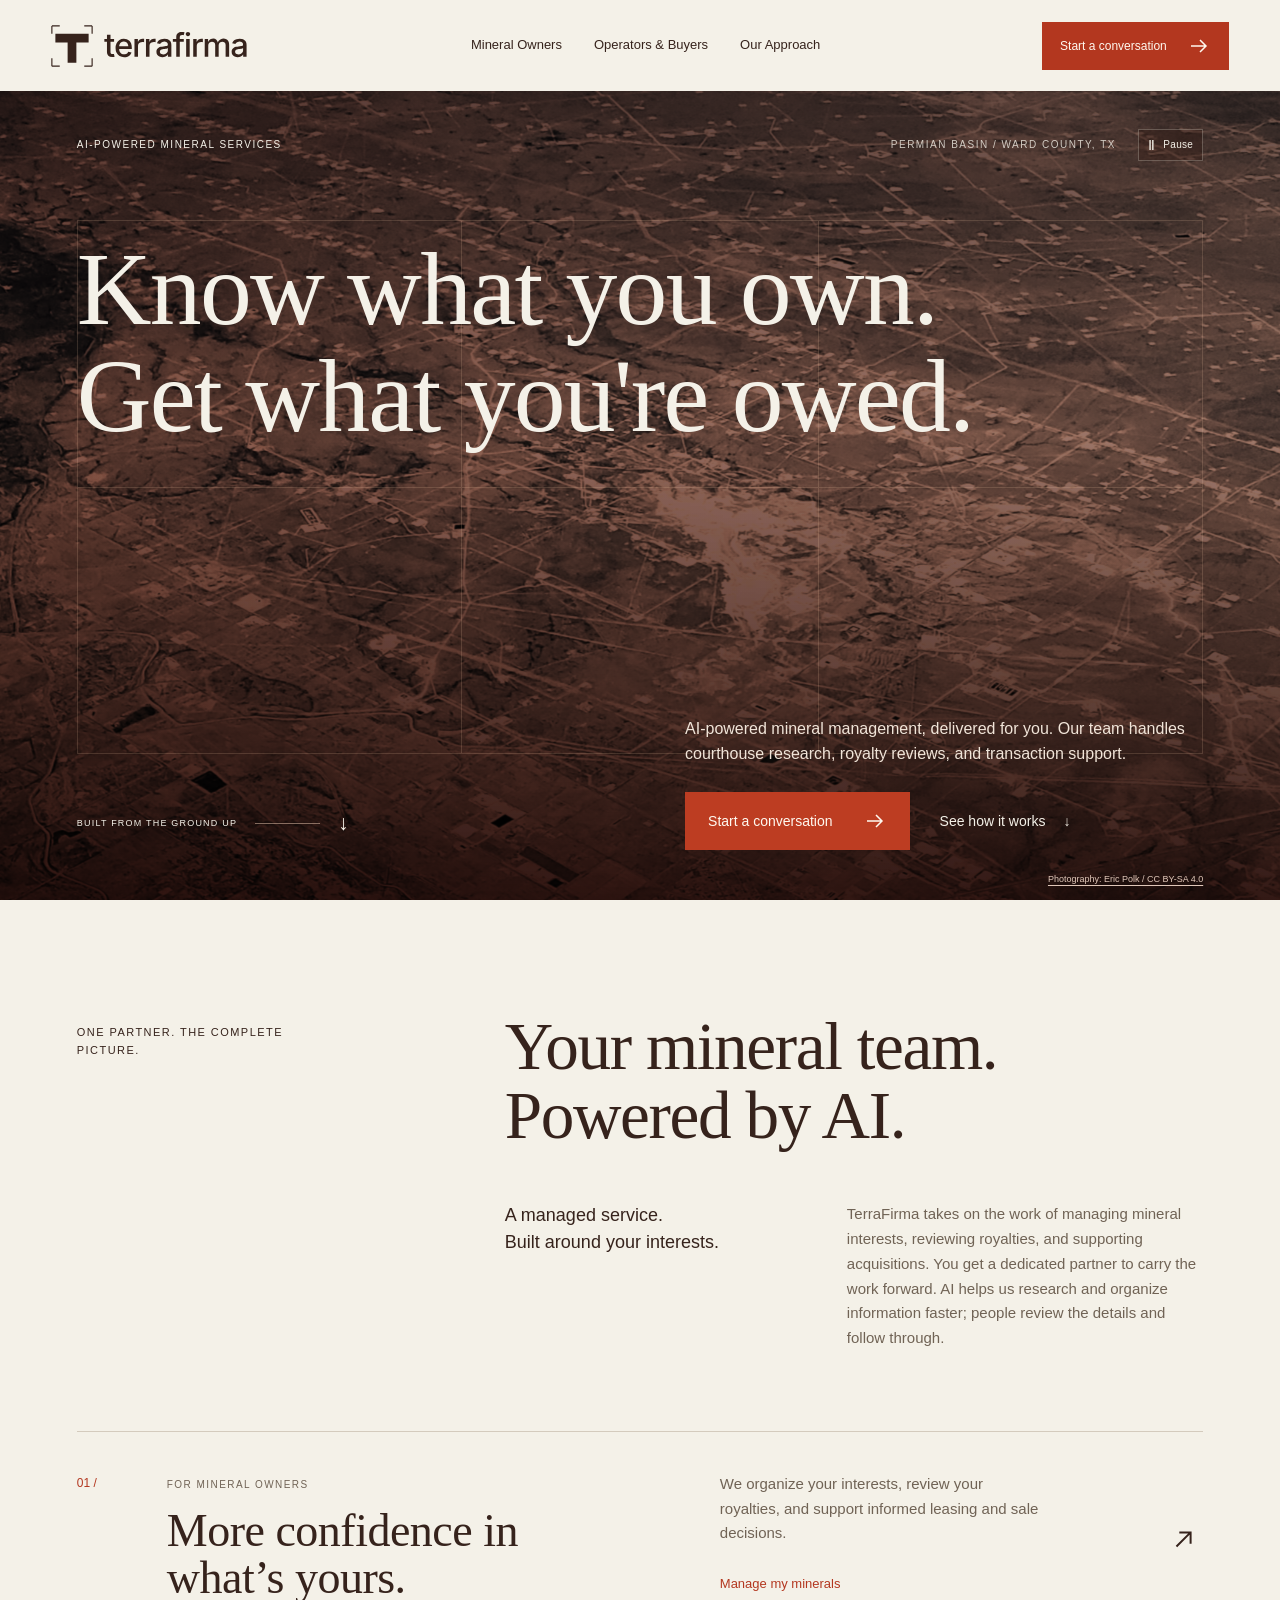
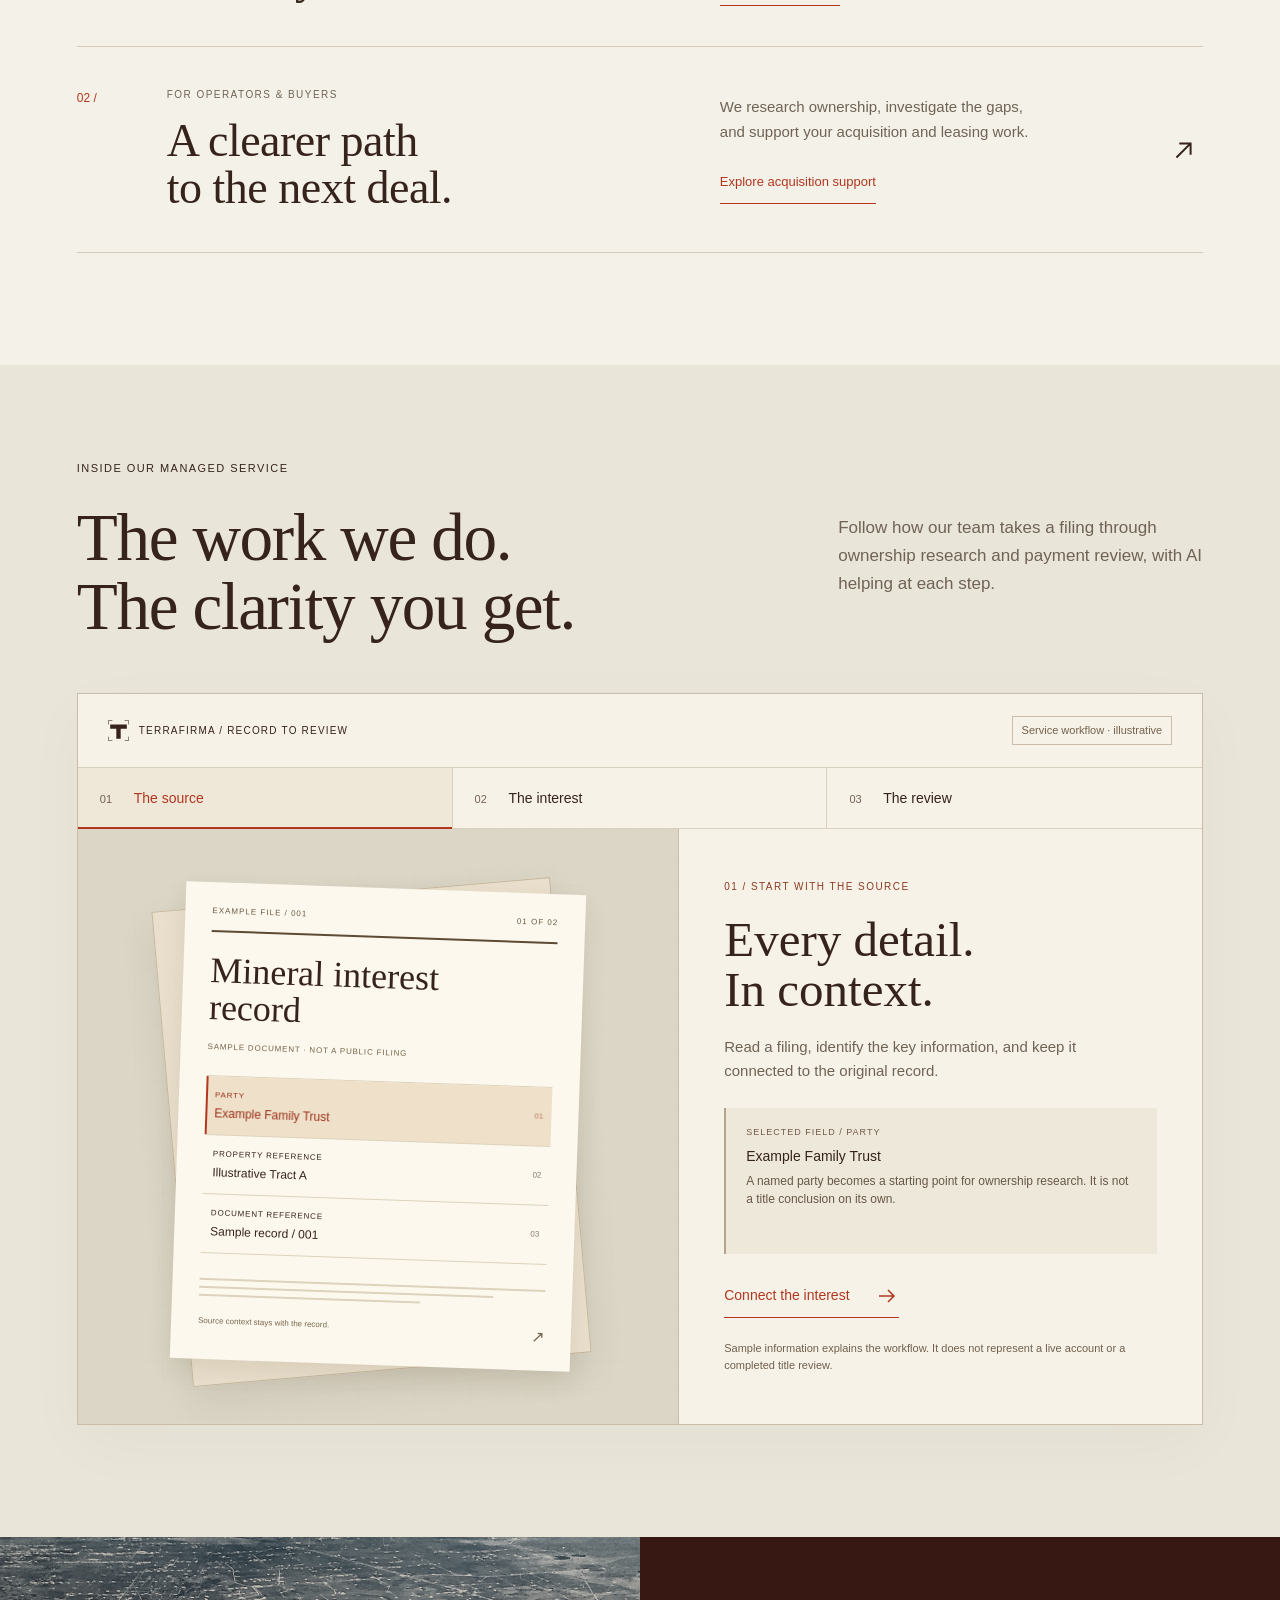
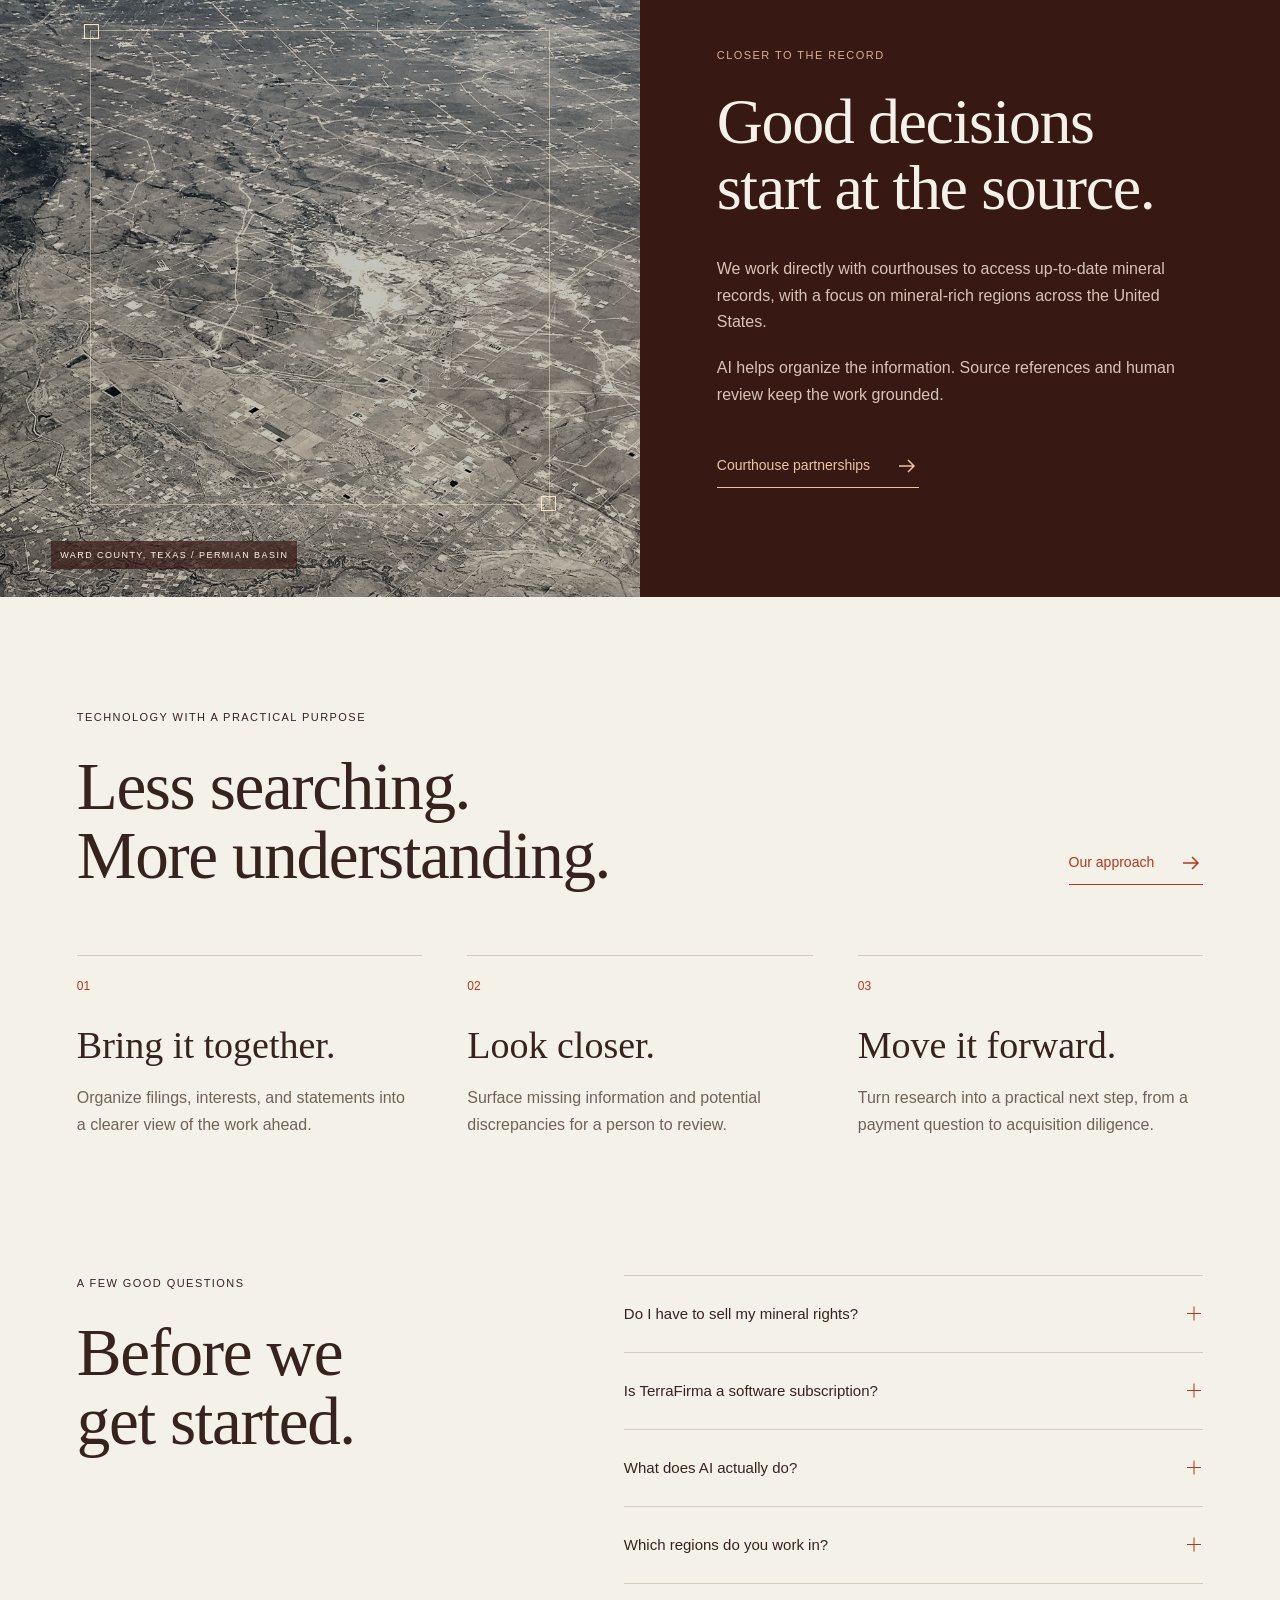
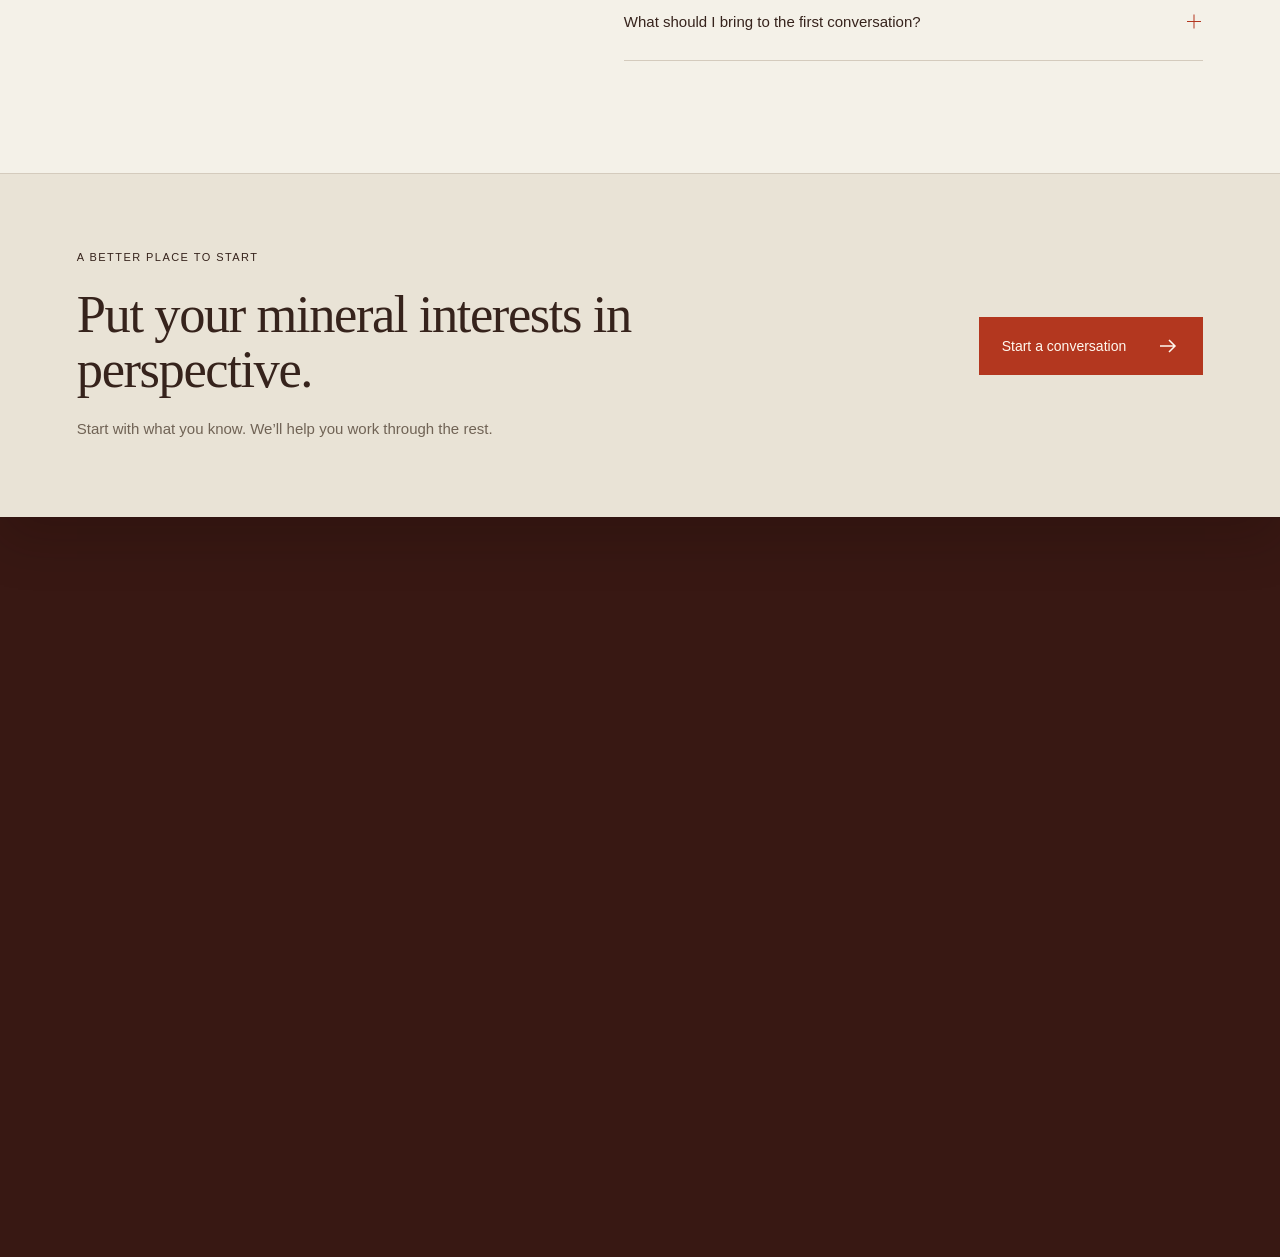
==== commit 1c1879d3: "Support project and custom-domain URLs and document Namecheap setup" ====
--- a/docs/index.html
+++ b/docs/index.html
@@ -1,6 +1,6 @@
-<!doctype html><html lang="en"><head><meta charset="utf-8"><meta name="viewport" content="width=device-width,initial-scale=1"><meta name="theme-color" content="#f4f1e8"><title>Mineral rights, understood | Terrafirma</title><meta name="description" content="AI-powered mineral management, delivered as a managed service. Our team handles courthouse research, royalty review, and transaction support."><link rel="canonical" href="https://basil-personal.github.io/terrafirma/"><meta property="og:title" content="Mineral rights, understood | Terrafirma"><meta property="og:description" content="AI-powered mineral management, delivered as a managed service. Our team handles courthouse research, royalty review, and transaction support."><meta property="og:type" content="website"><meta property="og:url" content="https://basil-personal.github.io/terrafirma/"><meta property="og:image" content="https://basil-personal.github.io/terrafirma/assets/social-card.png"><meta name="twitter:card" content="summary_large_image"><link rel="icon" href="/terrafirma/assets/favicon.svg" type="image/svg+xml"><link rel="preload" href="/terrafirma/assets/instrument-regular.woff" as="font" type="font/woff" crossorigin><link rel="preload" href="/terrafirma/assets/inter-regular.woff" as="font" type="font/woff" crossorigin><link rel="stylesheet" href="/terrafirma/style.css"><script src="/terrafirma/site-config.js" defer></script><script src="/terrafirma/script.js" defer></script></head><body id="top"><a class="skip-link" href="#main">Skip to content</a><header class="site-header"><a class="brand" href="/terrafirma/" aria-label="Terrafirma home"><svg class="survey-mark" viewBox="0 0 48 48" fill="none" aria-hidden="true"><path d="M5 10h38v10H29v23H19V20H5V10Z" fill="currentColor"/><path d="M1 1h9M1 1v9M47 1h-9M47 1v9M1 47h9M1 47v-9M47 47h-9M47 47v-9" stroke="currentColor" stroke-width="1.3"/></svg><span class="wordmark"><svg xmlns="http://www.w3.org/2000/svg" viewBox="0 0 9039 1650" fill="currentColor" aria-hidden="true"><g transform="translate(0 1550) scale(1 -1)"><path transform="translate(0 0)" d="M626 1118V939H20V1118ZM183 1384H403V302Q403 235 431.5 203.5Q460 172 525 172Q542 172 570.0 176.0Q598 180 618 184L657 8Q622 -4 582.0 -9.5Q542 -15 503 -15Q351 -15 267.0 63.5Q183 142 183 284Z"/><path transform="translate(622 0)" d="M630 -23Q465 -23 345.0 48.0Q225 119 160.5 248.0Q96 377 96 551Q96 723 159.5 854.0Q223 985 339.0 1058.5Q455 1132 611 1132Q707 1132 796.0 1100.5Q885 1069 956.0 1002.0Q1027 935 1068.5 828.5Q1110 722 1110 570V492H219V656H997L894 602Q894 705 862.0 783.5Q830 862 767.5 906.0Q705 950 611 950Q518 950 452.0 905.0Q386 860 351.5 786.5Q317 713 317 626V514Q317 399 356.5 319.5Q396 240 467.0 199.5Q538 159 632 159Q694 159 744.0 176.5Q794 194 830.5 229.5Q867 265 886 317L1093 268Q1066 182 1002.5 116.0Q939 50 844.5 13.5Q750 -23 630 -23Z"/><path transform="translate(1750 0)" d="M148 0V1118H361V938H373Q404 1030 481.0 1082.0Q558 1134 656 1134Q677 1134 704.0 1132.5Q731 1131 749 1128V918Q737 922 703.0 926.0Q669 930 634 930Q558 930 497.0 898.0Q436 866 402.0 809.5Q368 753 368 679V0Z"/><path transform="translate(2467 0)" d="M148 0V1118H361V938H373Q404 1030 481.0 1082.0Q558 1134 656 1134Q677 1134 704.0 1132.5Q731 1131 749 1128V918Q737 922 703.0 926.0Q669 930 634 930Q558 930 497.0 898.0Q436 866 402.0 809.5Q368 753 368 679V0Z"/><path transform="translate(3184 0)" d="M461 -25Q355 -25 269.0 14.5Q183 54 133.0 130.0Q83 206 83 316Q83 411 119.5 472.0Q156 533 218.5 569.0Q281 605 357.5 623.0Q434 641 513 650Q612 662 674.0 669.5Q736 677 765.5 694.5Q795 712 795 751V757Q795 820 771.0 863.0Q747 906 699.5 929.5Q652 953 581 953Q508 953 455.5 930.5Q403 908 370.5 873.0Q338 838 322 800L115 854Q153 954 224.0 1015.0Q295 1076 387.0 1104.0Q479 1132 577 1132Q645 1132 721.0 1116.0Q797 1100 864.0 1058.0Q931 1016 973.0 940.0Q1015 864 1015 742V0H802V153H791Q769 110 726.0 69.0Q683 28 617.5 1.5Q552 -25 461 -25ZM510 152Q600 152 664.0 187.0Q728 222 762.0 280.0Q796 338 796 403V546Q784 534 750.5 524.5Q717 515 674.0 507.5Q631 500 591.0 495.0Q551 490 525 487Q463 479 411.5 460.0Q360 441 329.5 406.0Q299 371 299 313Q299 260 326.5 224.0Q354 188 401.0 170.0Q448 152 510 152Z"/><path transform="translate(4272 0)" d="M702 1118V939H20V1118ZM232 0V1246Q232 1350 278.5 1420.0Q325 1490 401.0 1525.0Q477 1560 565 1560Q632 1560 679.5 1549.0Q727 1538 749 1530L698 1352Q682 1357 658.5 1362.5Q635 1368 600 1368Q522 1368 487.0 1329.0Q452 1290 452 1216V0Z"/><path transform="translate(4974 0)" d="M148 0V1118H368V0ZM259 1289Q202 1289 161.5 1327.0Q121 1365 121 1419Q121 1474 161.5 1512.0Q202 1550 259 1550Q316 1550 357.0 1512.0Q398 1474 398 1419Q398 1365 357.0 1327.0Q316 1289 259 1289Z"/><path transform="translate(5415 0)" d="M148 0V1118H361V938H373Q404 1030 481.0 1082.0Q558 1134 656 1134Q677 1134 704.0 1132.5Q731 1131 749 1128V918Q737 922 703.0 926.0Q669 930 634 930Q558 930 497.0 898.0Q436 866 402.0 809.5Q368 753 368 679V0Z"/><path transform="translate(6132 0)" d="M148 0V1118H357L363 859H346Q370 954 420.0 1015.0Q470 1076 537.0 1106.5Q604 1137 677 1137Q799 1137 874.0 1061.5Q949 986 975 851H947Q969 943 1023.0 1007.0Q1077 1071 1153.5 1104.0Q1230 1137 1317 1137Q1416 1137 1496.5 1094.0Q1577 1051 1624.0 966.0Q1671 881 1671 754V0H1451V732Q1451 844 1388.5 894.0Q1326 944 1241 944Q1172 944 1122.0 915.0Q1072 886 1045.0 834.5Q1018 783 1018 716V0H801V746Q801 836 743.5 890.0Q686 944 597 944Q536 944 483.5 915.5Q431 887 399.5 831.5Q368 776 368 695V0Z"/><path transform="translate(7876 0)" d="M461 -25Q355 -25 269.0 14.5Q183 54 133.0 130.0Q83 206 83 316Q83 411 119.5 472.0Q156 533 218.5 569.0Q281 605 357.5 623.0Q434 641 513 650Q612 662 674.0 669.5Q736 677 765.5 694.5Q795 712 795 751V757Q795 820 771.0 863.0Q747 906 699.5 929.5Q652 953 581 953Q508 953 455.5 930.5Q403 908 370.5 873.0Q338 838 322 800L115 854Q153 954 224.0 1015.0Q295 1076 387.0 1104.0Q479 1132 577 1132Q645 1132 721.0 1116.0Q797 1100 864.0 1058.0Q931 1016 973.0 940.0Q1015 864 1015 742V0H802V153H791Q769 110 726.0 69.0Q683 28 617.5 1.5Q552 -25 461 -25ZM510 152Q600 152 664.0 187.0Q728 222 762.0 280.0Q796 338 796 403V546Q784 534 750.5 524.5Q717 515 674.0 507.5Q631 500 591.0 495.0Q551 490 525 487Q463 479 411.5 460.0Q360 441 329.5 406.0Q299 371 299 313Q299 260 326.5 224.0Q354 188 401.0 170.0Q448 152 510 152Z"/></g></svg></span></a><nav class="desktop-nav" aria-label="Main navigation"><a href="/terrafirma/owners/" >Mineral Owners</a><a href="/terrafirma/operators/" >Operators & Buyers</a><a href="/terrafirma/approach/" >Our Approach</a></nav><a class="button " href="/terrafirma/contact/"><span>Start a conversation</span><svg class="arrow" viewBox="0 0 24 24" fill="none" aria-hidden="true"><path d="M4 12h15m-6-6 6 6-6 6" stroke="currentColor" stroke-width="1.5"/></svg></a><button class="menu-toggle" aria-label="Open navigation" aria-expanded="false" aria-controls="mobile-menu"><span></span><span></span></button><div class="scroll-progress" aria-hidden="true"></div></header><nav id="mobile-menu" class="mobile-menu" aria-label="Mobile navigation" hidden><a href="/terrafirma/owners/" >Mineral Owners</a><a href="/terrafirma/operators/" >Operators & Buyers</a><a href="/terrafirma/approach/" >Our Approach</a><a href="/terrafirma/courthouse-partners/">Courthouse Partnerships</a><a href="/terrafirma/contact/">Start a conversation <svg class="arrow" viewBox="0 0 24 24" fill="none" aria-hidden="true"><path d="M4 12h15m-6-6 6 6-6 6" stroke="currentColor" stroke-width="1.5"/></svg></a></nav><main id="main" class="page-shell"><section class="hero"><picture class="hero-picture"><source media="(max-width:720px)" srcset="/terrafirma/assets/ward-county-1000.webp"><img src="/terrafirma/assets/ward-county-1800.webp" width="1800" height="2098" alt="Aerial view of oil fields in Ward County, Texas, in the Permian Basin" fetchpriority="high"></picture><div class="hero-shade"></div><div class="hero-grid" aria-hidden="true"><i></i><i></i><i></i></div><div class="hero-topline"><span class="eyebrow">AI-POWERED MINERAL SERVICES</span><div class="hero-scene-tools"><span class="eyebrow hero-location">PERMIAN BASIN / WARD COUNTY, TX</span><button class="motion-toggle" type="button" aria-label="Pause background motion" aria-pressed="false"><span aria-hidden="true">Ⅱ</span><span class="motion-label">Pause</span></button></div></div><h1><span>Know what you own.</span><span>Get what you're owed.</span></h1><div class="hero-lower"><a class="hero-scroll" href="#services" aria-label="Explore Terrafirma services"><span>BUILT FROM THE GROUND UP</span><span class="scroll-line"></span><span>↓</span></a><div class="hero-description"><p>AI-powered mineral management, delivered for you. Our team handles courthouse research, royalty reviews, and transaction support.</p><div class="hero-actions"><a class="button " href="/terrafirma/contact/"><span>Start a conversation</span><svg class="arrow" viewBox="0 0 24 24" fill="none" aria-hidden="true"><path d="M4 12h15m-6-6 6 6-6 6" stroke="currentColor" stroke-width="1.5"/></svg></a><a class="quiet-link" href="#how-it-works">See how it works <span>↓</span></a></div></div></div><a class="photo-credit" href="/terrafirma/credits/">Photography: Eric Polk / CC BY-SA 4.0</a></section>
-    <section class="service-intro section" id="services"><div class="section-heading"><span class="eyebrow">ONE PARTNER. THE COMPLETE PICTURE.</span><h2>Your mineral team.<br>Powered by AI.</h2></div><div class="intro-copy"><p>A managed service.<br>Built around your interests.</p><p>TerraFirma takes on the work of managing mineral interests, reviewing royalties, and supporting acquisitions. You get a dedicated partner to carry the work forward. AI helps us research and organize information faster; people review the details and follow through.</p></div><div class="audience-rows"><a class="audience-row" href="/terrafirma/owners/"><span class="row-number">01 /</span><div><span class="eyebrow">FOR MINERAL OWNERS</span><h3>More confidence in<br>what’s yours.</h3></div><div class="audience-detail"><p>We organize your interests, review your royalties, and support informed leasing and sale decisions.</p><span class="text-link">Manage my minerals <svg class="arrow" viewBox="0 0 24 24" fill="none" aria-hidden="true"><path d="M4 12h15m-6-6 6 6-6 6" stroke="currentColor" stroke-width="1.5"/></svg></span></div><span class="row-arrow"><svg class="arrow" viewBox="0 0 24 24" fill="none" aria-hidden="true"><path d="M4 12h15m-6-6 6 6-6 6" stroke="currentColor" stroke-width="1.5"/></svg></span></a><a class="audience-row" href="/terrafirma/operators/"><span class="row-number">02 /</span><div><span class="eyebrow">FOR OPERATORS & BUYERS</span><h3>A clearer path<br>to the next deal.</h3></div><div class="audience-detail"><p>We research ownership, investigate the gaps, and support your acquisition and leasing work.</p><span class="text-link">Explore acquisition support <svg class="arrow" viewBox="0 0 24 24" fill="none" aria-hidden="true"><path d="M4 12h15m-6-6 6 6-6 6" stroke="currentColor" stroke-width="1.5"/></svg></span></div><span class="row-arrow"><svg class="arrow" viewBox="0 0 24 24" fill="none" aria-hidden="true"><path d="M4 12h15m-6-6 6 6-6 6" stroke="currentColor" stroke-width="1.5"/></svg></span></a></div></section>
+<!doctype html><html lang="en"><head><meta charset="utf-8"><meta name="viewport" content="width=device-width,initial-scale=1"><meta name="theme-color" content="#f4f1e8"><title>Mineral rights, understood | Terrafirma</title><meta name="description" content="AI-powered mineral management, delivered as a managed service. Our team handles courthouse research, royalty review, and transaction support."><link rel="canonical" href="https://basil-personal.github.io/terrafirma/"><meta property="og:title" content="Mineral rights, understood | Terrafirma"><meta property="og:description" content="AI-powered mineral management, delivered as a managed service. Our team handles courthouse research, royalty review, and transaction support."><meta property="og:type" content="website"><meta property="og:url" content="https://basil-personal.github.io/terrafirma/"><meta property="og:image" content="https://basil-personal.github.io/terrafirma/assets/social-card.png"><meta name="twitter:card" content="summary_large_image"><link rel="icon" href="assets/favicon.svg" type="image/svg+xml"><link rel="preload" href="assets/instrument-regular.woff" as="font" type="font/woff" crossorigin><link rel="preload" href="assets/inter-regular.woff" as="font" type="font/woff" crossorigin><link rel="stylesheet" href="style.css"><script src="site-config.js" defer></script><script src="script.js" defer></script></head><body id="top"><a class="skip-link" href="#main">Skip to content</a><header class="site-header"><a class="brand" href="./" aria-label="Terrafirma home"><svg class="survey-mark" viewBox="0 0 48 48" fill="none" aria-hidden="true"><path d="M5 10h38v10H29v23H19V20H5V10Z" fill="currentColor"/><path d="M1 1h9M1 1v9M47 1h-9M47 1v9M1 47h9M1 47v-9M47 47h-9M47 47v-9" stroke="currentColor" stroke-width="1.3"/></svg><span class="wordmark"><svg xmlns="http://www.w3.org/2000/svg" viewBox="0 0 9039 1650" fill="currentColor" aria-hidden="true"><g transform="translate(0 1550) scale(1 -1)"><path transform="translate(0 0)" d="M626 1118V939H20V1118ZM183 1384H403V302Q403 235 431.5 203.5Q460 172 525 172Q542 172 570.0 176.0Q598 180 618 184L657 8Q622 -4 582.0 -9.5Q542 -15 503 -15Q351 -15 267.0 63.5Q183 142 183 284Z"/><path transform="translate(622 0)" d="M630 -23Q465 -23 345.0 48.0Q225 119 160.5 248.0Q96 377 96 551Q96 723 159.5 854.0Q223 985 339.0 1058.5Q455 1132 611 1132Q707 1132 796.0 1100.5Q885 1069 956.0 1002.0Q1027 935 1068.5 828.5Q1110 722 1110 570V492H219V656H997L894 602Q894 705 862.0 783.5Q830 862 767.5 906.0Q705 950 611 950Q518 950 452.0 905.0Q386 860 351.5 786.5Q317 713 317 626V514Q317 399 356.5 319.5Q396 240 467.0 199.5Q538 159 632 159Q694 159 744.0 176.5Q794 194 830.5 229.5Q867 265 886 317L1093 268Q1066 182 1002.5 116.0Q939 50 844.5 13.5Q750 -23 630 -23Z"/><path transform="translate(1750 0)" d="M148 0V1118H361V938H373Q404 1030 481.0 1082.0Q558 1134 656 1134Q677 1134 704.0 1132.5Q731 1131 749 1128V918Q737 922 703.0 926.0Q669 930 634 930Q558 930 497.0 898.0Q436 866 402.0 809.5Q368 753 368 679V0Z"/><path transform="translate(2467 0)" d="M148 0V1118H361V938H373Q404 1030 481.0 1082.0Q558 1134 656 1134Q677 1134 704.0 1132.5Q731 1131 749 1128V918Q737 922 703.0 926.0Q669 930 634 930Q558 930 497.0 898.0Q436 866 402.0 809.5Q368 753 368 679V0Z"/><path transform="translate(3184 0)" d="M461 -25Q355 -25 269.0 14.5Q183 54 133.0 130.0Q83 206 83 316Q83 411 119.5 472.0Q156 533 218.5 569.0Q281 605 357.5 623.0Q434 641 513 650Q612 662 674.0 669.5Q736 677 765.5 694.5Q795 712 795 751V757Q795 820 771.0 863.0Q747 906 699.5 929.5Q652 953 581 953Q508 953 455.5 930.5Q403 908 370.5 873.0Q338 838 322 800L115 854Q153 954 224.0 1015.0Q295 1076 387.0 1104.0Q479 1132 577 1132Q645 1132 721.0 1116.0Q797 1100 864.0 1058.0Q931 1016 973.0 940.0Q1015 864 1015 742V0H802V153H791Q769 110 726.0 69.0Q683 28 617.5 1.5Q552 -25 461 -25ZM510 152Q600 152 664.0 187.0Q728 222 762.0 280.0Q796 338 796 403V546Q784 534 750.5 524.5Q717 515 674.0 507.5Q631 500 591.0 495.0Q551 490 525 487Q463 479 411.5 460.0Q360 441 329.5 406.0Q299 371 299 313Q299 260 326.5 224.0Q354 188 401.0 170.0Q448 152 510 152Z"/><path transform="translate(4272 0)" d="M702 1118V939H20V1118ZM232 0V1246Q232 1350 278.5 1420.0Q325 1490 401.0 1525.0Q477 1560 565 1560Q632 1560 679.5 1549.0Q727 1538 749 1530L698 1352Q682 1357 658.5 1362.5Q635 1368 600 1368Q522 1368 487.0 1329.0Q452 1290 452 1216V0Z"/><path transform="translate(4974 0)" d="M148 0V1118H368V0ZM259 1289Q202 1289 161.5 1327.0Q121 1365 121 1419Q121 1474 161.5 1512.0Q202 1550 259 1550Q316 1550 357.0 1512.0Q398 1474 398 1419Q398 1365 357.0 1327.0Q316 1289 259 1289Z"/><path transform="translate(5415 0)" d="M148 0V1118H361V938H373Q404 1030 481.0 1082.0Q558 1134 656 1134Q677 1134 704.0 1132.5Q731 1131 749 1128V918Q737 922 703.0 926.0Q669 930 634 930Q558 930 497.0 898.0Q436 866 402.0 809.5Q368 753 368 679V0Z"/><path transform="translate(6132 0)" d="M148 0V1118H357L363 859H346Q370 954 420.0 1015.0Q470 1076 537.0 1106.5Q604 1137 677 1137Q799 1137 874.0 1061.5Q949 986 975 851H947Q969 943 1023.0 1007.0Q1077 1071 1153.5 1104.0Q1230 1137 1317 1137Q1416 1137 1496.5 1094.0Q1577 1051 1624.0 966.0Q1671 881 1671 754V0H1451V732Q1451 844 1388.5 894.0Q1326 944 1241 944Q1172 944 1122.0 915.0Q1072 886 1045.0 834.5Q1018 783 1018 716V0H801V746Q801 836 743.5 890.0Q686 944 597 944Q536 944 483.5 915.5Q431 887 399.5 831.5Q368 776 368 695V0Z"/><path transform="translate(7876 0)" d="M461 -25Q355 -25 269.0 14.5Q183 54 133.0 130.0Q83 206 83 316Q83 411 119.5 472.0Q156 533 218.5 569.0Q281 605 357.5 623.0Q434 641 513 650Q612 662 674.0 669.5Q736 677 765.5 694.5Q795 712 795 751V757Q795 820 771.0 863.0Q747 906 699.5 929.5Q652 953 581 953Q508 953 455.5 930.5Q403 908 370.5 873.0Q338 838 322 800L115 854Q153 954 224.0 1015.0Q295 1076 387.0 1104.0Q479 1132 577 1132Q645 1132 721.0 1116.0Q797 1100 864.0 1058.0Q931 1016 973.0 940.0Q1015 864 1015 742V0H802V153H791Q769 110 726.0 69.0Q683 28 617.5 1.5Q552 -25 461 -25ZM510 152Q600 152 664.0 187.0Q728 222 762.0 280.0Q796 338 796 403V546Q784 534 750.5 524.5Q717 515 674.0 507.5Q631 500 591.0 495.0Q551 490 525 487Q463 479 411.5 460.0Q360 441 329.5 406.0Q299 371 299 313Q299 260 326.5 224.0Q354 188 401.0 170.0Q448 152 510 152Z"/></g></svg></span></a><nav class="desktop-nav" aria-label="Main navigation"><a href="owners/" >Mineral Owners</a><a href="operators/" >Operators & Buyers</a><a href="approach/" >Our Approach</a></nav><a class="button " href="contact/"><span>Start a conversation</span><svg class="arrow" viewBox="0 0 24 24" fill="none" aria-hidden="true"><path d="M4 12h15m-6-6 6 6-6 6" stroke="currentColor" stroke-width="1.5"/></svg></a><button class="menu-toggle" aria-label="Open navigation" aria-expanded="false" aria-controls="mobile-menu"><span></span><span></span></button><div class="scroll-progress" aria-hidden="true"></div></header><nav id="mobile-menu" class="mobile-menu" aria-label="Mobile navigation" hidden><a href="owners/" >Mineral Owners</a><a href="operators/" >Operators & Buyers</a><a href="approach/" >Our Approach</a><a href="courthouse-partners/">Courthouse Partnerships</a><a href="contact/">Start a conversation <svg class="arrow" viewBox="0 0 24 24" fill="none" aria-hidden="true"><path d="M4 12h15m-6-6 6 6-6 6" stroke="currentColor" stroke-width="1.5"/></svg></a></nav><main id="main" class="page-shell"><section class="hero"><picture class="hero-picture"><source media="(max-width:720px)" srcset="assets/ward-county-1000.webp"><img src="assets/ward-county-1800.webp" width="1800" height="2098" alt="Aerial view of oil fields in Ward County, Texas, in the Permian Basin" fetchpriority="high"></picture><div class="hero-shade"></div><div class="hero-grid" aria-hidden="true"><i></i><i></i><i></i></div><div class="hero-topline"><span class="eyebrow">AI-POWERED MINERAL SERVICES</span><div class="hero-scene-tools"><span class="eyebrow hero-location">PERMIAN BASIN / WARD COUNTY, TX</span><button class="motion-toggle" type="button" aria-label="Pause background motion" aria-pressed="false"><span aria-hidden="true">Ⅱ</span><span class="motion-label">Pause</span></button></div></div><h1><span>Know what you own.</span><span>Get what you're owed.</span></h1><div class="hero-lower"><a class="hero-scroll" href="#services" aria-label="Explore Terrafirma services"><span>BUILT FROM THE GROUND UP</span><span class="scroll-line"></span><span>↓</span></a><div class="hero-description"><p>AI-powered mineral management, delivered for you. Our team handles courthouse research, royalty reviews, and transaction support.</p><div class="hero-actions"><a class="button " href="contact/"><span>Start a conversation</span><svg class="arrow" viewBox="0 0 24 24" fill="none" aria-hidden="true"><path d="M4 12h15m-6-6 6 6-6 6" stroke="currentColor" stroke-width="1.5"/></svg></a><a class="quiet-link" href="#how-it-works">See how it works <span>↓</span></a></div></div></div><a class="photo-credit" href="credits/">Photography: Eric Polk / CC BY-SA 4.0</a></section>
+    <section class="service-intro section" id="services"><div class="section-heading"><span class="eyebrow">ONE PARTNER. THE COMPLETE PICTURE.</span><h2>Your mineral team.<br>Powered by AI.</h2></div><div class="intro-copy"><p>A managed service.<br>Built around your interests.</p><p>TerraFirma takes on the work of managing mineral interests, reviewing royalties, and supporting acquisitions. You get a dedicated partner to carry the work forward. AI helps us research and organize information faster; people review the details and follow through.</p></div><div class="audience-rows"><a class="audience-row" href="owners/"><span class="row-number">01 /</span><div><span class="eyebrow">FOR MINERAL OWNERS</span><h3>More confidence in<br>what’s yours.</h3></div><div class="audience-detail"><p>We organize your interests, review your royalties, and support informed leasing and sale decisions.</p><span class="text-link">Manage my minerals <svg class="arrow" viewBox="0 0 24 24" fill="none" aria-hidden="true"><path d="M4 12h15m-6-6 6 6-6 6" stroke="currentColor" stroke-width="1.5"/></svg></span></div><span class="row-arrow"><svg class="arrow" viewBox="0 0 24 24" fill="none" aria-hidden="true"><path d="M4 12h15m-6-6 6 6-6 6" stroke="currentColor" stroke-width="1.5"/></svg></span></a><a class="audience-row" href="operators/"><span class="row-number">02 /</span><div><span class="eyebrow">FOR OPERATORS & BUYERS</span><h3>A clearer path<br>to the next deal.</h3></div><div class="audience-detail"><p>We research ownership, investigate the gaps, and support your acquisition and leasing work.</p><span class="text-link">Explore acquisition support <svg class="arrow" viewBox="0 0 24 24" fill="none" aria-hidden="true"><path d="M4 12h15m-6-6 6 6-6 6" stroke="currentColor" stroke-width="1.5"/></svg></span></div><span class="row-arrow"><svg class="arrow" viewBox="0 0 24 24" fill="none" aria-hidden="true"><path d="M4 12h15m-6-6 6 6-6 6" stroke="currentColor" stroke-width="1.5"/></svg></span></a></div></section>
     <section class="workflow-section section" id="how-it-works"><div class="section-heading"><div><span class="eyebrow">INSIDE OUR MANAGED SERVICE</span><h2>The work we do.<br>The clarity you get.</h2></div><p>Follow how our team takes a filing through ownership research and payment review, with AI helping at each step.</p></div><div class="walkthrough" data-step="0"><div class="walkthrough-top"><span class="mini-brand"><svg class="survey-mark" viewBox="0 0 48 48" fill="none" aria-hidden="true"><path d="M5 10h38v10H29v23H19V20H5V10Z" fill="currentColor"/><path d="M1 1h9M1 1v9M47 1h-9M47 1v9M1 47h9M1 47v-9M47 47h-9M47 47v-9" stroke="currentColor" stroke-width="1.3"/></svg> TERRAFIRMA / RECORD TO REVIEW</span><span class="sample-label">Service workflow · illustrative</span></div><div class="walk-tabs" role="tablist" aria-label="Record walkthrough"><button id="step-tab-0" role="tab" aria-selected="true" aria-controls="walk-panel" data-step="0"><span>01</span> The source</button><button id="step-tab-1" role="tab" aria-selected="false" aria-controls="walk-panel" tabindex="-1" data-step="1"><span>02</span> The interest</button><button id="step-tab-2" role="tab" aria-selected="false" aria-controls="walk-panel" tabindex="-1" data-step="2"><span>03</span> The review</button></div><div id="walk-panel" role="tabpanel" aria-labelledby="step-tab-0" tabindex="0"><div class="walk-visual"><div class="document-stage"><div class="document-under"></div><article class="sample-document"><div class="doc-meta"><span>EXAMPLE FILE / 001</span><span>01 OF 02</span></div><div class="doc-rule"></div><h3>Mineral interest<br>record</h3><p class="doc-disclaimer">SAMPLE DOCUMENT · NOT A PUBLIC FILING</p><div class="doc-fields"><button class="doc-field selected" data-field="owner" aria-pressed="true"><span>PARTY</span><strong>Example Family Trust</strong><span class="field-index">01</span></button><button class="doc-field" data-field="tract" aria-pressed="false"><span>PROPERTY REFERENCE</span><strong>Illustrative Tract A</strong><span class="field-index">02</span></button><button class="doc-field" data-field="record" aria-pressed="false"><span>DOCUMENT REFERENCE</span><strong>Sample record / 001</strong><span class="field-index">03</span></button></div><div class="doc-lines" aria-hidden="true"><i></i><i></i><i></i></div><div class="doc-foot">Source context stays with the record. <span>↗</span></div></article></div><div class="interest-stage" hidden><div class="interest-map"><svg viewBox="0 0 600 440" fill="none" aria-hidden="true"><defs><pattern id="parcelgrid" width="54" height="54" patternUnits="userSpaceOnUse"><path d="M54 0H0v54" stroke="currentColor" stroke-opacity=".13"/></pattern><pattern id="parcelhatch" width="9" height="9" patternUnits="userSpaceOnUse" patternTransform="rotate(45)"><path d="M0 0V9" stroke="#b74124" stroke-opacity=".55" stroke-width="2"/></pattern></defs><path fill="url(#parcelgrid)" d="M0 0h600v440H0z"/><g stroke="currentColor" stroke-opacity=".4"><path d="M0 107h600M0 329h600M90 0v440M502 0v440"/><path d="M90 107h205v112H90zM295 107h207v112H295zM90 219h205v110H90zM295 219h207v110H295z"/></g><path d="M295 107h207v112H295z" fill="url(#parcelhatch)" stroke="#b74124" stroke-width="2"/><path d="M398 165V55h100" stroke="#b74124" stroke-width="1.5"/><circle cx="398" cy="165" r="6" fill="#b74124"/><circle cx="398" cy="165" r="16" stroke="#b74124"/><path d="M73 90h13m-13 0v13M519 90h-13m13 0v13M73 346h13m-13 0v-13M519 346h-13m13 0v-13" stroke="currentColor" stroke-width="1.5"/></svg></div><div class="interest-chip"><span class="eyebrow">CONNECTED INTEREST</span><strong>Example Family Trust</strong><span>Illustrative Tract A · Sample record / 001</span></div><div class="map-note">Diagram only. Not a surveyed boundary.</div></div><div class="review-stage" hidden><div class="review-slip"><span class="eyebrow">PAYMENT REVIEW / EXAMPLE</span><h3>A detail worth<br>a closer look.</h3><div class="decimal-row"><span>Expected payment decimal</span><strong>0.002500</strong></div><div class="decimal-row flagged"><span>Statement decimal</span><strong>0.002250</strong></div><div class="review-status"><span></span>Human review needed</div><p>Illustrative figures on a matched calculation basis. A flag for review, not proof of underpayment.</p></div></div></div><div class="walk-explainer" aria-live="polite"><span class="eyebrow" id="walk-kicker">01 / START WITH THE SOURCE</span><h3 id="walk-title">Every detail.<br>In context.</h3><p id="walk-copy">Read a filing, identify the key information, and keep it connected to the original record.</p><div class="insight-card"><span class="eyebrow" id="insight-label">SELECTED FIELD / PARTY</span><strong id="insight-value">Example Family Trust</strong><p id="insight-copy">A named party becomes a starting point for ownership research. It is not a title conclusion on its own.</p></div><button class="text-link" id="walk-next">Connect the interest <svg class="arrow" viewBox="0 0 24 24" fill="none" aria-hidden="true"><path d="M4 12h15m-6-6 6 6-6 6" stroke="currentColor" stroke-width="1.5"/></svg></button><p class="walk-note">Sample information explains the workflow. It does not represent a live account or a completed title review.</p></div></div></div></section>
-    <section class="source-section"><div class="source-photo"><img src="/terrafirma/assets/ward-county-1000.webp" width="1000" height="1166" alt="Roads and well pads across the Permian Basin in Ward County" loading="lazy"><span class="eyebrow">WARD COUNTY, TEXAS / PERMIAN BASIN</span><div class="photo-bracket" aria-hidden="true"></div></div><div class="source-copy"><span class="eyebrow">CLOSER TO THE RECORD</span><h2>Good decisions<br>start at the source.</h2><p>We work directly with courthouses to access up-to-date mineral records, with a focus on mineral-rich regions across the United States.</p><p>AI helps organize the information. Source references and human review keep the work grounded.</p><a class="text-link" href="/terrafirma/courthouse-partners/">Courthouse partnerships <svg class="arrow" viewBox="0 0 24 24" fill="none" aria-hidden="true"><path d="M4 12h15m-6-6 6 6-6 6" stroke="currentColor" stroke-width="1.5"/></svg></a></div></section>
-    <section class="principles section"><div class="section-heading"><div><span class="eyebrow">TECHNOLOGY WITH A PRACTICAL PURPOSE</span><h2>Less searching.<br>More understanding.</h2></div><a class="text-link" href="/terrafirma/approach/">Our approach <svg class="arrow" viewBox="0 0 24 24" fill="none" aria-hidden="true"><path d="M4 12h15m-6-6 6 6-6 6" stroke="currentColor" stroke-width="1.5"/></svg></a></div><div class="principle-grid"><article><span class="principle-icon">01</span><h3>Bring it together.</h3><p>Organize filings, interests, and statements into a clearer view of the work ahead.</p></article><article><span class="principle-icon">02</span><h3>Look closer.</h3><p>Surface missing information and potential discrepancies for a person to review.</p></article><article><span class="principle-icon">03</span><h3>Move it forward.</h3><p>Turn research into a practical next step, from a payment question to acquisition diligence.</p></article></div></section>
-    <section class="faq section"><div><span class="eyebrow">A FEW GOOD QUESTIONS</span><h2>Before we<br>get started.</h2></div><div class="faq-list"><details><summary>Do I have to sell my mineral rights?<span class="plus" aria-hidden="true"></span></summary><div><p>No. Management starts with understanding and organizing what you own. If you choose to explore a lease or sale, transaction support is a separate part of the conversation.</p></div></details><details><summary>Is TerraFirma a software subscription?<span class="plus" aria-hidden="true"></span></summary><div><p>TerraFirma is a managed service. You engage our team to carry out mineral management, research, royalty review, or transaction support. We use AI in that work, and agree on the scope and deliverables with you up front.</p></div></details><details><summary>What does AI actually do?<span class="plus" aria-hidden="true"></span></summary><div><p>Our team uses AI to read documents, structure information, connect records, and flag questions faster. We review the findings, investigate exceptions, and help you act on what matters.</p></div></details><details><summary>Which regions do you work in?<span class="plus" aria-hidden="true"></span></summary><div><p>Our focus is mineral-rich regions across the United States, including the Permian Basin. Record availability and service scope are assessed county by county.</p></div></details><details><summary>What should I bring to the first conversation?<span class="plus" aria-hidden="true"></span></summary><div><p>Start with the counties involved, the type of interests or transaction, and what you want to understand. You do not need to have every document organized.</p></div></details></div></section><section class="inquiry-strip"><div><span class="eyebrow">A BETTER PLACE TO START</span><h2>Put your mineral interests in perspective.</h2><p>Start with what you know. We’ll help you work through the rest.</p></div><a class="button " href="/terrafirma/contact/"><span>Start a conversation</span><svg class="arrow" viewBox="0 0 24 24" fill="none" aria-hidden="true"><path d="M4 12h15m-6-6 6 6-6 6" stroke="currentColor" stroke-width="1.5"/></svg></a></section></main><footer class="site-footer"><div class="footer-inner"><div class="footer-top"><div class="footer-prompt"><span class="eyebrow">THE NEXT CHAPTER STARTS HERE</span><a href="/terrafirma/contact/">Let's get to work.<span class="circle-arrow"><svg class="arrow" viewBox="0 0 24 24" fill="none" aria-hidden="true"><path d="M4 12h15m-6-6 6 6-6 6" stroke="currentColor" stroke-width="1.5"/></svg></span></a></div><nav aria-label="Footer navigation"><a href="/terrafirma/owners/">Mineral Owners</a><a href="/terrafirma/operators/">Operators & Buyers</a><a href="/terrafirma/courthouse-partners/">Courthouse Partnerships</a><a href="/terrafirma/approach/">Our Approach</a><a href="/terrafirma/contact/">Get in touch</a></nav></div><div class="footer-wordmark" aria-hidden="true"><svg xmlns="http://www.w3.org/2000/svg" viewBox="0 0 9039 1650" fill="currentColor" aria-hidden="true"><g transform="translate(0 1550) scale(1 -1)"><path transform="translate(0 0)" d="M626 1118V939H20V1118ZM183 1384H403V302Q403 235 431.5 203.5Q460 172 525 172Q542 172 570.0 176.0Q598 180 618 184L657 8Q622 -4 582.0 -9.5Q542 -15 503 -15Q351 -15 267.0 63.5Q183 142 183 284Z"/><path transform="translate(622 0)" d="M630 -23Q465 -23 345.0 48.0Q225 119 160.5 248.0Q96 377 96 551Q96 723 159.5 854.0Q223 985 339.0 1058.5Q455 1132 611 1132Q707 1132 796.0 1100.5Q885 1069 956.0 1002.0Q1027 935 1068.5 828.5Q1110 722 1110 570V492H219V656H997L894 602Q894 705 862.0 783.5Q830 862 767.5 906.0Q705 950 611 950Q518 950 452.0 905.0Q386 860 351.5 786.5Q317 713 317 626V514Q317 399 356.5 319.5Q396 240 467.0 199.5Q538 159 632 159Q694 159 744.0 176.5Q794 194 830.5 229.5Q867 265 886 317L1093 268Q1066 182 1002.5 116.0Q939 50 844.5 13.5Q750 -23 630 -23Z"/><path transform="translate(1750 0)" d="M148 0V1118H361V938H373Q404 1030 481.0 1082.0Q558 1134 656 1134Q677 1134 704.0 1132.5Q731 1131 749 1128V918Q737 922 703.0 926.0Q669 930 634 930Q558 930 497.0 898.0Q436 866 402.0 809.5Q368 753 368 679V0Z"/><path transform="translate(2467 0)" d="M148 0V1118H361V938H373Q404 1030 481.0 1082.0Q558 1134 656 1134Q677 1134 704.0 1132.5Q731 1131 749 1128V918Q737 922 703.0 926.0Q669 930 634 930Q558 930 497.0 898.0Q436 866 402.0 809.5Q368 753 368 679V0Z"/><path transform="translate(3184 0)" d="M461 -25Q355 -25 269.0 14.5Q183 54 133.0 130.0Q83 206 83 316Q83 411 119.5 472.0Q156 533 218.5 569.0Q281 605 357.5 623.0Q434 641 513 650Q612 662 674.0 669.5Q736 677 765.5 694.5Q795 712 795 751V757Q795 820 771.0 863.0Q747 906 699.5 929.5Q652 953 581 953Q508 953 455.5 930.5Q403 908 370.5 873.0Q338 838 322 800L115 854Q153 954 224.0 1015.0Q295 1076 387.0 1104.0Q479 1132 577 1132Q645 1132 721.0 1116.0Q797 1100 864.0 1058.0Q931 1016 973.0 940.0Q1015 864 1015 742V0H802V153H791Q769 110 726.0 69.0Q683 28 617.5 1.5Q552 -25 461 -25ZM510 152Q600 152 664.0 187.0Q728 222 762.0 280.0Q796 338 796 403V546Q784 534 750.5 524.5Q717 515 674.0 507.5Q631 500 591.0 495.0Q551 490 525 487Q463 479 411.5 460.0Q360 441 329.5 406.0Q299 371 299 313Q299 260 326.5 224.0Q354 188 401.0 170.0Q448 152 510 152Z"/><path transform="translate(4272 0)" d="M702 1118V939H20V1118ZM232 0V1246Q232 1350 278.5 1420.0Q325 1490 401.0 1525.0Q477 1560 565 1560Q632 1560 679.5 1549.0Q727 1538 749 1530L698 1352Q682 1357 658.5 1362.5Q635 1368 600 1368Q522 1368 487.0 1329.0Q452 1290 452 1216V0Z"/><path transform="translate(4974 0)" d="M148 0V1118H368V0ZM259 1289Q202 1289 161.5 1327.0Q121 1365 121 1419Q121 1474 161.5 1512.0Q202 1550 259 1550Q316 1550 357.0 1512.0Q398 1474 398 1419Q398 1365 357.0 1327.0Q316 1289 259 1289Z"/><path transform="translate(5415 0)" d="M148 0V1118H361V938H373Q404 1030 481.0 1082.0Q558 1134 656 1134Q677 1134 704.0 1132.5Q731 1131 749 1128V918Q737 922 703.0 926.0Q669 930 634 930Q558 930 497.0 898.0Q436 866 402.0 809.5Q368 753 368 679V0Z"/><path transform="translate(6132 0)" d="M148 0V1118H357L363 859H346Q370 954 420.0 1015.0Q470 1076 537.0 1106.5Q604 1137 677 1137Q799 1137 874.0 1061.5Q949 986 975 851H947Q969 943 1023.0 1007.0Q1077 1071 1153.5 1104.0Q1230 1137 1317 1137Q1416 1137 1496.5 1094.0Q1577 1051 1624.0 966.0Q1671 881 1671 754V0H1451V732Q1451 844 1388.5 894.0Q1326 944 1241 944Q1172 944 1122.0 915.0Q1072 886 1045.0 834.5Q1018 783 1018 716V0H801V746Q801 836 743.5 890.0Q686 944 597 944Q536 944 483.5 915.5Q431 887 399.5 831.5Q368 776 368 695V0Z"/><path transform="translate(7876 0)" d="M461 -25Q355 -25 269.0 14.5Q183 54 133.0 130.0Q83 206 83 316Q83 411 119.5 472.0Q156 533 218.5 569.0Q281 605 357.5 623.0Q434 641 513 650Q612 662 674.0 669.5Q736 677 765.5 694.5Q795 712 795 751V757Q795 820 771.0 863.0Q747 906 699.5 929.5Q652 953 581 953Q508 953 455.5 930.5Q403 908 370.5 873.0Q338 838 322 800L115 854Q153 954 224.0 1015.0Q295 1076 387.0 1104.0Q479 1132 577 1132Q645 1132 721.0 1116.0Q797 1100 864.0 1058.0Q931 1016 973.0 940.0Q1015 864 1015 742V0H802V153H791Q769 110 726.0 69.0Q683 28 617.5 1.5Q552 -25 461 -25ZM510 152Q600 152 664.0 187.0Q728 222 762.0 280.0Q796 338 796 403V546Q784 534 750.5 524.5Q717 515 674.0 507.5Q631 500 591.0 495.0Q551 490 525 487Q463 479 411.5 460.0Q360 441 329.5 406.0Q299 371 299 313Q299 260 326.5 224.0Q354 188 401.0 170.0Q448 152 510 152Z"/></g></svg><span class="footer-mark"><svg class="survey-mark" viewBox="0 0 48 48" fill="none" aria-hidden="true"><path d="M5 10h38v10H29v23H19V20H5V10Z" fill="currentColor"/><path d="M1 1h9M1 1v9M47 1h-9M47 1v9M1 47h9M1 47v-9M47 47h-9M47 47v-9" stroke="currentColor" stroke-width="1.3"/></svg></span></div><div class="footer-bottom"><span>© 2026 Terrafirma</span><span>getterrafirma.com</span><div><a href="/terrafirma/credits/">Credits & privacy</a><a href="#top">Back to top ↑</a></div></div></div></footer></body></html>+    <section class="source-section"><div class="source-photo"><img src="assets/ward-county-1000.webp" width="1000" height="1166" alt="Roads and well pads across the Permian Basin in Ward County" loading="lazy"><span class="eyebrow">WARD COUNTY, TEXAS / PERMIAN BASIN</span><div class="photo-bracket" aria-hidden="true"></div></div><div class="source-copy"><span class="eyebrow">CLOSER TO THE RECORD</span><h2>Good decisions<br>start at the source.</h2><p>We work directly with courthouses to access up-to-date mineral records, with a focus on mineral-rich regions across the United States.</p><p>AI helps organize the information. Source references and human review keep the work grounded.</p><a class="text-link" href="courthouse-partners/">Courthouse partnerships <svg class="arrow" viewBox="0 0 24 24" fill="none" aria-hidden="true"><path d="M4 12h15m-6-6 6 6-6 6" stroke="currentColor" stroke-width="1.5"/></svg></a></div></section>
+    <section class="principles section"><div class="section-heading"><div><span class="eyebrow">TECHNOLOGY WITH A PRACTICAL PURPOSE</span><h2>Less searching.<br>More understanding.</h2></div><a class="text-link" href="approach/">Our approach <svg class="arrow" viewBox="0 0 24 24" fill="none" aria-hidden="true"><path d="M4 12h15m-6-6 6 6-6 6" stroke="currentColor" stroke-width="1.5"/></svg></a></div><div class="principle-grid"><article><span class="principle-icon">01</span><h3>Bring it together.</h3><p>Organize filings, interests, and statements into a clearer view of the work ahead.</p></article><article><span class="principle-icon">02</span><h3>Look closer.</h3><p>Surface missing information and potential discrepancies for a person to review.</p></article><article><span class="principle-icon">03</span><h3>Move it forward.</h3><p>Turn research into a practical next step, from a payment question to acquisition diligence.</p></article></div></section>
+    <section class="faq section"><div><span class="eyebrow">A FEW GOOD QUESTIONS</span><h2>Before we<br>get started.</h2></div><div class="faq-list"><details><summary>Do I have to sell my mineral rights?<span class="plus" aria-hidden="true"></span></summary><div><p>No. Management starts with understanding and organizing what you own. If you choose to explore a lease or sale, transaction support is a separate part of the conversation.</p></div></details><details><summary>Is TerraFirma a software subscription?<span class="plus" aria-hidden="true"></span></summary><div><p>TerraFirma is a managed service. You engage our team to carry out mineral management, research, royalty review, or transaction support. We use AI in that work, and agree on the scope and deliverables with you up front.</p></div></details><details><summary>What does AI actually do?<span class="plus" aria-hidden="true"></span></summary><div><p>Our team uses AI to read documents, structure information, connect records, and flag questions faster. We review the findings, investigate exceptions, and help you act on what matters.</p></div></details><details><summary>Which regions do you work in?<span class="plus" aria-hidden="true"></span></summary><div><p>Our focus is mineral-rich regions across the United States, including the Permian Basin. Record availability and service scope are assessed county by county.</p></div></details><details><summary>What should I bring to the first conversation?<span class="plus" aria-hidden="true"></span></summary><div><p>Start with the counties involved, the type of interests or transaction, and what you want to understand. You do not need to have every document organized.</p></div></details></div></section><section class="inquiry-strip"><div><span class="eyebrow">A BETTER PLACE TO START</span><h2>Put your mineral interests in perspective.</h2><p>Start with what you know. We’ll help you work through the rest.</p></div><a class="button " href="contact/"><span>Start a conversation</span><svg class="arrow" viewBox="0 0 24 24" fill="none" aria-hidden="true"><path d="M4 12h15m-6-6 6 6-6 6" stroke="currentColor" stroke-width="1.5"/></svg></a></section></main><footer class="site-footer"><div class="footer-inner"><div class="footer-top"><div class="footer-prompt"><span class="eyebrow">THE NEXT CHAPTER STARTS HERE</span><a href="contact/">Let's get to work.<span class="circle-arrow"><svg class="arrow" viewBox="0 0 24 24" fill="none" aria-hidden="true"><path d="M4 12h15m-6-6 6 6-6 6" stroke="currentColor" stroke-width="1.5"/></svg></span></a></div><nav aria-label="Footer navigation"><a href="owners/">Mineral Owners</a><a href="operators/">Operators & Buyers</a><a href="courthouse-partners/">Courthouse Partnerships</a><a href="approach/">Our Approach</a><a href="contact/">Get in touch</a></nav></div><div class="footer-wordmark" aria-hidden="true"><svg xmlns="http://www.w3.org/2000/svg" viewBox="0 0 9039 1650" fill="currentColor" aria-hidden="true"><g transform="translate(0 1550) scale(1 -1)"><path transform="translate(0 0)" d="M626 1118V939H20V1118ZM183 1384H403V302Q403 235 431.5 203.5Q460 172 525 172Q542 172 570.0 176.0Q598 180 618 184L657 8Q622 -4 582.0 -9.5Q542 -15 503 -15Q351 -15 267.0 63.5Q183 142 183 284Z"/><path transform="translate(622 0)" d="M630 -23Q465 -23 345.0 48.0Q225 119 160.5 248.0Q96 377 96 551Q96 723 159.5 854.0Q223 985 339.0 1058.5Q455 1132 611 1132Q707 1132 796.0 1100.5Q885 1069 956.0 1002.0Q1027 935 1068.5 828.5Q1110 722 1110 570V492H219V656H997L894 602Q894 705 862.0 783.5Q830 862 767.5 906.0Q705 950 611 950Q518 950 452.0 905.0Q386 860 351.5 786.5Q317 713 317 626V514Q317 399 356.5 319.5Q396 240 467.0 199.5Q538 159 632 159Q694 159 744.0 176.5Q794 194 830.5 229.5Q867 265 886 317L1093 268Q1066 182 1002.5 116.0Q939 50 844.5 13.5Q750 -23 630 -23Z"/><path transform="translate(1750 0)" d="M148 0V1118H361V938H373Q404 1030 481.0 1082.0Q558 1134 656 1134Q677 1134 704.0 1132.5Q731 1131 749 1128V918Q737 922 703.0 926.0Q669 930 634 930Q558 930 497.0 898.0Q436 866 402.0 809.5Q368 753 368 679V0Z"/><path transform="translate(2467 0)" d="M148 0V1118H361V938H373Q404 1030 481.0 1082.0Q558 1134 656 1134Q677 1134 704.0 1132.5Q731 1131 749 1128V918Q737 922 703.0 926.0Q669 930 634 930Q558 930 497.0 898.0Q436 866 402.0 809.5Q368 753 368 679V0Z"/><path transform="translate(3184 0)" d="M461 -25Q355 -25 269.0 14.5Q183 54 133.0 130.0Q83 206 83 316Q83 411 119.5 472.0Q156 533 218.5 569.0Q281 605 357.5 623.0Q434 641 513 650Q612 662 674.0 669.5Q736 677 765.5 694.5Q795 712 795 751V757Q795 820 771.0 863.0Q747 906 699.5 929.5Q652 953 581 953Q508 953 455.5 930.5Q403 908 370.5 873.0Q338 838 322 800L115 854Q153 954 224.0 1015.0Q295 1076 387.0 1104.0Q479 1132 577 1132Q645 1132 721.0 1116.0Q797 1100 864.0 1058.0Q931 1016 973.0 940.0Q1015 864 1015 742V0H802V153H791Q769 110 726.0 69.0Q683 28 617.5 1.5Q552 -25 461 -25ZM510 152Q600 152 664.0 187.0Q728 222 762.0 280.0Q796 338 796 403V546Q784 534 750.5 524.5Q717 515 674.0 507.5Q631 500 591.0 495.0Q551 490 525 487Q463 479 411.5 460.0Q360 441 329.5 406.0Q299 371 299 313Q299 260 326.5 224.0Q354 188 401.0 170.0Q448 152 510 152Z"/><path transform="translate(4272 0)" d="M702 1118V939H20V1118ZM232 0V1246Q232 1350 278.5 1420.0Q325 1490 401.0 1525.0Q477 1560 565 1560Q632 1560 679.5 1549.0Q727 1538 749 1530L698 1352Q682 1357 658.5 1362.5Q635 1368 600 1368Q522 1368 487.0 1329.0Q452 1290 452 1216V0Z"/><path transform="translate(4974 0)" d="M148 0V1118H368V0ZM259 1289Q202 1289 161.5 1327.0Q121 1365 121 1419Q121 1474 161.5 1512.0Q202 1550 259 1550Q316 1550 357.0 1512.0Q398 1474 398 1419Q398 1365 357.0 1327.0Q316 1289 259 1289Z"/><path transform="translate(5415 0)" d="M148 0V1118H361V938H373Q404 1030 481.0 1082.0Q558 1134 656 1134Q677 1134 704.0 1132.5Q731 1131 749 1128V918Q737 922 703.0 926.0Q669 930 634 930Q558 930 497.0 898.0Q436 866 402.0 809.5Q368 753 368 679V0Z"/><path transform="translate(6132 0)" d="M148 0V1118H357L363 859H346Q370 954 420.0 1015.0Q470 1076 537.0 1106.5Q604 1137 677 1137Q799 1137 874.0 1061.5Q949 986 975 851H947Q969 943 1023.0 1007.0Q1077 1071 1153.5 1104.0Q1230 1137 1317 1137Q1416 1137 1496.5 1094.0Q1577 1051 1624.0 966.0Q1671 881 1671 754V0H1451V732Q1451 844 1388.5 894.0Q1326 944 1241 944Q1172 944 1122.0 915.0Q1072 886 1045.0 834.5Q1018 783 1018 716V0H801V746Q801 836 743.5 890.0Q686 944 597 944Q536 944 483.5 915.5Q431 887 399.5 831.5Q368 776 368 695V0Z"/><path transform="translate(7876 0)" d="M461 -25Q355 -25 269.0 14.5Q183 54 133.0 130.0Q83 206 83 316Q83 411 119.5 472.0Q156 533 218.5 569.0Q281 605 357.5 623.0Q434 641 513 650Q612 662 674.0 669.5Q736 677 765.5 694.5Q795 712 795 751V757Q795 820 771.0 863.0Q747 906 699.5 929.5Q652 953 581 953Q508 953 455.5 930.5Q403 908 370.5 873.0Q338 838 322 800L115 854Q153 954 224.0 1015.0Q295 1076 387.0 1104.0Q479 1132 577 1132Q645 1132 721.0 1116.0Q797 1100 864.0 1058.0Q931 1016 973.0 940.0Q1015 864 1015 742V0H802V153H791Q769 110 726.0 69.0Q683 28 617.5 1.5Q552 -25 461 -25ZM510 152Q600 152 664.0 187.0Q728 222 762.0 280.0Q796 338 796 403V546Q784 534 750.5 524.5Q717 515 674.0 507.5Q631 500 591.0 495.0Q551 490 525 487Q463 479 411.5 460.0Q360 441 329.5 406.0Q299 371 299 313Q299 260 326.5 224.0Q354 188 401.0 170.0Q448 152 510 152Z"/></g></svg><span class="footer-mark"><svg class="survey-mark" viewBox="0 0 48 48" fill="none" aria-hidden="true"><path d="M5 10h38v10H29v23H19V20H5V10Z" fill="currentColor"/><path d="M1 1h9M1 1v9M47 1h-9M47 1v9M1 47h9M1 47v-9M47 47h-9M47 47v-9" stroke="currentColor" stroke-width="1.3"/></svg></span></div><div class="footer-bottom"><span>© 2026 Terrafirma</span><span>getterrafirma.com</span><div><a href="credits/">Credits & privacy</a><a href="#top">Back to top ↑</a></div></div></div></footer></body></html>
--- a/docs/style.css
+++ b/docs/style.css
@@ -0,0 +1,19 @@
+@font-face{font-family:Instrument;src:url('/assets/instrument-regular.woff') format('woff');font-weight:400;font-style:normal;font-display:swap}@font-face{font-family:Instrument;src:url('/assets/instrument-italic.woff') format('woff');font-weight:400;font-style:italic;font-display:swap}@font-face{font-family:Inter;src:url('/assets/inter-regular.woff') format('woff');font-weight:400;font-display:swap}@font-face{font-family:Inter;src:url('/assets/inter-medium.woff') format('woff');font-weight:500;font-display:swap}@font-face{font-family:Inter;src:url('/assets/inter-semibold.woff') format('woff');font-weight:600;font-display:swap}
+:root{--paper:#f4f1e8;--paper-dark:#e9e5d9;--ink:#36231c;--muted:#706355;--line:#d4cbbd;--rust:#b3371f;--rust-bright:#d95731;--oxblood:#381813;--olive:#777c5d;--serif:Instrument,Georgia,serif;--sans:Inter,Arial,sans-serif;--gutter:6%;--ease:cubic-bezier(.22,1,.36,1)}*{box-sizing:border-box}html{scroll-behavior:smooth;scroll-padding-top:110px}body{margin:0;color:var(--ink);background:var(--oxblood);font-family:var(--sans);font-size:17px;-webkit-font-smoothing:antialiased}body.menu-open{overflow:hidden}::selection{background:#c74728;color:var(--paper)}a{color:inherit;text-decoration:none}button,input,select,textarea{font:inherit}button{cursor:pointer;border:0;color:inherit}button,a{-webkit-tap-highlight-color:transparent}a:focus-visible,button:focus-visible,summary:focus-visible,[tabindex='0']:focus-visible{outline:2px solid var(--rust-bright);outline-offset:6px}h1,h2,h3,h4,p{margin:0}h1,h2,h3{font-family:var(--serif);font-weight:400}h2{font-size:clamp(48px,5.25vw,76px);line-height:1.03;letter-spacing:-1.4px}p{line-height:1.65}svg{display:block}.arrow{width:24px;height:24px;flex:none;transition:transform .35s var(--ease)}.eyebrow{font:500 11px/1.6 var(--sans);letter-spacing:1.45px;text-transform:uppercase;display:block}.page-shell{position:relative;z-index:2;background:var(--paper);box-shadow:0 22px 50px #14070330}.section{padding:112px var(--gutter)}.section-heading{display:flex;justify-content:space-between;gap:70px;align-items:flex-start;margin-bottom:52px}.section-heading>h2{width:62%}.section-heading>div h2{margin-top:25px}.section-heading>p{font-size:17px;max-width:365px;color:var(--muted);padding-top:54px}.section-heading>.eyebrow{padding-top:12px;max-width:260px}.button{position:relative;display:inline-flex;align-items:center;justify-content:space-between;gap:30px;min-height:56px;padding:17px 23px;background:var(--rust);color:#fff9f0;font-size:14px;font-weight:500;overflow:hidden;transition:background .25s,color .25s,box-shadow .25s}.button:before{content:'';position:absolute;inset:0;background:#842617;transform:translateY(101%);transition:transform .4s var(--ease)}.button>span,.button>.arrow{position:relative}.button:hover:before{transform:translateY(0)}.button:hover .arrow{transform:translateX(5px)}.button-secondary{background:transparent;color:var(--ink);border:1px solid var(--line)}.button-secondary:hover{color:var(--paper)}.text-link{display:inline-flex;gap:25px;align-items:center;background:none;padding:8px 0;min-height:44px;border-bottom:1px solid currentColor;color:var(--rust);font-size:14px;font-weight:500;line-height:1.4}.text-link:hover .arrow{transform:translateX(6px)}.quiet-link{font-size:14px;display:flex;align-items:center;gap:18px;min-height:44px}.quiet-link:hover span{transform:translateY(4px)}.quiet-link span{transition:transform .25s}.skip-link{position:fixed;top:-100px;left:12px;z-index:100;background:var(--paper);padding:15px}.skip-link:focus{top:10px}.site-header{position:sticky;top:0;z-index:40;height:91px;display:flex;align-items:center;justify-content:space-between;padding:0 4%;background:var(--paper);gap:35px;transition:box-shadow .3s}.site-header.scrolled{box-shadow:0 1px 0 #36231c20}.brand{display:flex;align-items:center;gap:13px;flex:none;min-height:44px}.survey-mark{width:36px;height:36px}.wordmark{display:block;width:128px}.wordmark svg{width:100%;height:auto}.desktop-nav{display:flex;gap:32px;margin-left:auto;margin-right:auto;align-items:center}.desktop-nav a{font-size:13px;line-height:1.4;position:relative;white-space:nowrap;padding:16px 0}.desktop-nav a:after{content:'';position:absolute;bottom:8px;left:0;right:0;height:1px;background:var(--rust);transform:scaleX(0);transform-origin:left;transition:transform .35s var(--ease)}.desktop-nav a:hover:after,.desktop-nav a[aria-current=page]:after{transform:scaleX(1)}.site-header>.button{font-size:12px;min-height:48px;padding:12px 18px;gap:20px}.scroll-progress{position:absolute;bottom:0;left:0;width:100%;height:2px;background:var(--rust);transform:scaleX(0);transform-origin:left;pointer-events:none}.menu-toggle,.mobile-menu{display:none}.hero{position:relative;min-height:730px;height:min(880px,calc(100svh - 91px));color:var(--paper);overflow:hidden;padding:38px var(--gutter) 50px;background:#58271b;display:flex;flex-direction:column}.hero-picture,.hero-picture img,.hero-shade{position:absolute;inset:0;width:100%;height:100%}.hero-picture img{object-fit:cover;object-position:center 46%;filter:saturate(.32) sepia(.35);transform:scale(1.04);animation:terrain-drift 22s ease-in-out infinite alternate;will-change:transform}.hero-shade{background:linear-gradient(180deg,#270a08a8 0%,#5d251b85 42%,#270d0bf0 100%),linear-gradient(90deg,#641e1380,#8b371a33);mix-blend-mode:multiply}.hero-topline,.hero h1,.hero-lower,.photo-credit{position:relative;z-index:2}.hero-topline{display:flex;justify-content:space-between}.hero-topline .eyebrow{font-size:10px;letter-spacing:1.5px}.hero-location{opacity:.8}.hero h1{font-size:clamp(76px,8.1vw,132px);line-height:1.03;letter-spacing:-1.8px;margin:75px 0 65px;max-width:1100px}.hero h1>span{display:block;animation:headline-in 1.2s var(--ease) both}.hero h1>span:nth-child(2){animation-delay:.12s}.hero-lower{display:grid;grid-template-columns:1fr 1fr;gap:8%;margin-top:auto;align-items:end}.hero-description{max-width:570px}.hero-description p{font-size:16px;line-height:1.6;color:#f1e5d9}.hero-actions{display:flex;align-items:center;gap:30px;margin-top:25px}.hero .button{background:#bd3d22}.hero-scroll{display:flex;gap:18px;align-items:center;font-size:9px;letter-spacing:1.2px;width:max-content;max-width:100%;padding-bottom:15px}.hero-scroll>span:last-child{font-size:21px}.scroll-line{width:65px;height:1px;background:#edc9b280;transform-origin:left;transition:transform .4s}.hero-scroll:hover .scroll-line{transform:scaleX(1.2)}.photo-credit{position:absolute;bottom:16px;right:var(--gutter);font-size:9px;color:#e0c7b9;text-decoration:underline;text-underline-offset:3px}.hero-grid{position:absolute;inset:0;opacity:.17;pointer-events:none}.hero-grid i{position:absolute;inset:16% 6% 18%;border:1px solid #efc6a3}.hero-grid i:nth-child(2){inset:16% 36% 18%;border-top:0;border-bottom:0}.hero-grid i:nth-child(3){inset:49% 6% 50%;border-bottom:0}.intro-copy{margin-left:38%;display:grid;grid-template-columns:1fr 1.2fr;gap:45px;margin-top:42px}.intro-copy p:first-child{font-size:18px;line-height:1.5;max-width:300px}.intro-copy p:last-child{font-size:15px;color:var(--muted)}.audience-rows{margin-top:80px}.audience-row{position:relative;display:grid;grid-template-columns:60px 1.25fr 1fr 35px;align-items:center;gap:30px;border-top:1px solid var(--line);padding:40px 0;transition:padding .45s var(--ease),background .45s}.audience-row:last-child{border-bottom:1px solid var(--line)}.audience-row:hover{padding-left:20px;padding-right:20px;background:#ece7db}.row-number{font:400 12px var(--sans);align-self:start;padding-top:4px;color:var(--rust)}.audience-row .eyebrow{font-size:10px;color:var(--muted)}.audience-row h3{font-size:46px;line-height:1.02;margin-top:15px;letter-spacing:-.5px}.audience-detail{max-width:320px}.audience-detail p{font-size:15px;color:var(--muted)}.audience-detail .text-link{font-size:13px;margin-top:16px}.audience-detail .text-link .arrow{display:none}.row-arrow{align-self:center}.row-arrow .arrow{width:32px;height:32px;transform:rotate(-45deg)}.audience-row:hover .row-arrow .arrow{transform:rotate(0)}.workflow-section{background:#e9e5d9;padding-top:95px}.walkthrough{border:1px solid #c9bca9;background:#f6f2e8;box-shadow:0 18px 60px #38241908}.walkthrough-top{padding:22px 30px;display:flex;justify-content:space-between;align-items:center;border-bottom:1px solid #d8cfbf}.mini-brand{display:flex;align-items:center;gap:10px;font-size:10px;letter-spacing:1.2px}.mini-brand .survey-mark{width:21px;height:21px}.sample-label{font-size:11px;line-height:1.4;border:1px solid #c9bca9;padding:6px 9px;color:#75624d}.walk-tabs{display:grid;grid-template-columns:repeat(3,1fr);border-bottom:1px solid #d8cfbf}.walk-tabs button{padding:22px;text-align:left;background:none;position:relative;border-right:1px solid #d8cfbf;font-size:14px;transition:background .25s,color .25s}.walk-tabs button:last-child{border-right:0}.walk-tabs button>span{margin-right:18px;font-size:11px;color:#746353}.walk-tabs button:after{content:'';position:absolute;bottom:-1px;left:0;right:0;height:2px;transform:scaleX(0);transform-origin:left;background:var(--rust);transition:transform .4s var(--ease)}.walk-tabs button[aria-selected=true]{background:#efe8d9;color:var(--rust)}.walk-tabs button[aria-selected=true]:after{transform:scaleX(1)}#walk-panel{display:grid;grid-template-columns:1.15fr 1fr;min-height:570px}.walk-visual{position:relative;background:#dbd6c6;overflow:hidden;display:flex;align-items:center;justify-content:center;border-right:1px solid #c9bca9}.walk-visual:before{content:'';position:absolute;inset:0;opacity:.3;background-image:linear-gradient(#b9ad9925 1px,transparent 1px),linear-gradient(90deg,#b9ad9925 1px,transparent 1px);background-size:28px 28px}.document-stage{position:relative;width:76%;margin:40px auto;max-width:400px}.document-under{position:absolute;inset:0;background:#e9dfcc;transform:rotate(-5deg) translate(-7px,5px);box-shadow:0 15px 35px #4f36251a;border:1px solid #c6b89f}.sample-document{position:relative;padding:24px 27px;background:#fcf8ed;box-shadow:0 10px 25px #4c38211a;transform:rotate(2deg);transition:transform .6s var(--ease)}.document-stage:hover .sample-document{transform:rotate(0deg) translateY(-3px)}.doc-meta{display:flex;justify-content:space-between;font-size:8px;letter-spacing:1px;color:#6b5b46}.doc-rule{height:2px;background:#5d4b35;margin:15px 0 20px}.sample-document h3{font-size:36px;line-height:1.04}.doc-disclaimer{font-size:8px;letter-spacing:.8px;margin:13px 0 22px;color:#75634b}.doc-fields{border-top:1px solid #ddd2bd}.doc-field{position:relative;display:block;width:100%;text-align:left;background:none;border-bottom:1px solid #ddd2bd;padding:14px 28px 14px 9px;transition:background .25s,color .25s}.doc-field>span:first-child{font-size:8px;letter-spacing:.8px;display:block;margin-bottom:7px}.doc-field strong{display:block;font-size:12px;font-weight:500}.doc-field .field-index{position:absolute;right:8px;top:24px;font-size:8px;opacity:.6}.doc-field.selected{background:#efe0c9;color:#9a301a;box-shadow:inset 2px 0 var(--rust)}.doc-lines{margin:25px 0 20px;display:grid;gap:6px}.doc-lines i{display:block;height:2px;background:#dcd2be}.doc-lines i:nth-child(2){width:85%}.doc-lines i:nth-child(3){width:64%}.doc-foot{display:flex;justify-content:space-between;font-size:8px;color:#77664f}.doc-foot span{font-size:16px}.walk-explainer{padding:50px 45px;display:flex;flex-direction:column;align-items:start}.walk-explainer>.eyebrow{color:#8c3c24;font-size:10px}.walk-explainer h3{font-size:49px;line-height:1.02;margin:20px 0}.walk-explainer>p:not(.walk-note){font-size:15px;line-height:1.6;color:var(--muted);max-width:380px}.insight-card{border-left:2px solid #b6a38b;background:#eee8da;padding:17px 20px;margin:25px 0 20px;width:100%;min-height:146px}.insight-card .eyebrow{font-size:9px;letter-spacing:1px;color:#725b46}.insight-card strong{font-weight:500;display:block;font-size:14px;margin:8px 0}.insight-card p{font-size:12px;line-height:1.55;color:#675847}.walk-explainer .text-link{margin-top:auto}.walk-note{font-size:11px;line-height:1.55;color:#70604d;margin-top:22px}.interest-stage{position:relative;width:100%;height:100%;min-height:570px;display:flex;align-items:center}.interest-map{width:100%;color:#4e5742;transform:translateY(-45px)}.interest-map svg{width:100%;height:auto}.interest-chip{position:absolute;left:10%;right:10%;bottom:75px;background:#f6f2e7;border-left:2px solid var(--rust);box-shadow:0 12px 30px #40311a18;padding:20px 23px}.interest-chip strong{font-size:18px;font-weight:500;display:block;margin:13px 0}.interest-chip>span:last-child{font-size:12px;line-height:1.5}.interest-chip .eyebrow{font-size:9px;color:#725c46}.map-note{position:absolute;bottom:25px;left:10%;right:10%;font-size:10px;color:#61573f}.review-stage{padding:40px 35px;width:100%}.review-slip{background:#f7f0e3;box-shadow:0 12px 40px #402e1b18;padding:30px}.review-slip>.eyebrow{font-size:9px;color:#785a40}.review-slip h3{font-size:44px;line-height:1.04;margin:20px 0 28px}.decimal-row{padding:17px 0;border-top:1px solid #d4c4ac;display:flex;justify-content:space-between;gap:10px;align-items:center}.decimal-row span{font-size:11px;max-width:150px;line-height:1.5}.decimal-row strong{font-weight:500;font-size:20px;font-variant-numeric:tabular-nums}.decimal-row.flagged{color:var(--rust);border-bottom:1px solid #d4c4ac}.review-status{display:flex;align-items:center;gap:9px;font-size:11px;margin:22px 0}.review-status>span{width:6px;height:6px;background:var(--rust);border-radius:50%}.review-slip>p{font-size:11px;color:#725b42;line-height:1.6}.walkthrough.changing #walk-panel{animation:panel-in .4s var(--ease)}.source-section{display:grid;grid-template-columns:1fr 1fr;background:var(--oxblood);color:var(--paper)}.source-photo{position:relative;min-height:660px;overflow:hidden}.source-photo img{width:100%;height:100%;position:absolute;inset:0;object-fit:cover;filter:sepia(.45) saturate(.45) brightness(.77);transition:transform 1.6s var(--ease)}.source-photo:hover img{transform:scale(1.035)}.source-photo>.eyebrow{position:absolute;bottom:28px;left:8%;font-size:9px;color:#fff7e8;background:#381813b0;padding:7px 9px}.photo-bracket{position:absolute;inset:14%;border:1px solid #f6e3c27a}.photo-bracket:before,.photo-bracket:after{content:'';position:absolute;width:13px;height:13px;border:1px solid #f6e3c2;top:-7px;left:-7px}.photo-bracket:after{top:auto;left:auto;bottom:-7px;right:-7px}.source-copy{padding:100px 12%;display:flex;align-items:start;flex-direction:column;justify-content:center}.source-copy>.eyebrow{color:#dbaf97}.source-copy h2{margin:25px 0 35px;font-size:clamp(49px,5vw,73px)}.source-copy p{color:#d7c4b7;font-size:16px;max-width:460px;margin-bottom:20px}.source-copy .text-link{color:#edc3a8;margin-top:16px}.principles .section-heading{align-items:end}.principles .section-heading>.text-link{margin-bottom:5px}.principle-grid{display:grid;grid-template-columns:repeat(3,1fr);gap:45px;margin-top:65px}.principle-grid article{border-top:1px solid var(--line);padding-top:23px}.principle-icon{font-size:12px;color:var(--rust);display:block}.principle-grid h3{font-size:38px;margin:30px 0 18px}.principle-grid p{font-size:16px;color:var(--muted);max-width:340px}.faq{display:grid;grid-template-columns:1fr 1.3fr;gap:9%;padding-top:25px}.faq h2{margin-top:25px}.faq details{border-top:1px solid var(--line);padding:26px 0}.faq details:last-child{border-bottom:1px solid var(--line)}.faq summary{display:flex;justify-content:space-between;align-items:center;gap:20px;cursor:pointer;list-style:none;font-size:15px;min-height:24px;line-height:1.5}.faq summary::-webkit-details-marker{display:none}.plus{display:block;position:relative;width:18px;height:18px;flex:none;transition:transform .3s}.plus:before,.plus:after{content:'';position:absolute;top:8px;left:2px;width:14px;height:1px;background:var(--rust)}.plus:after{transform:rotate(90deg)}details[open] .plus{transform:rotate(45deg)}details[open]>div{animation:panel-in .35s var(--ease)}.faq details p{font-size:14px;color:var(--muted);padding-right:25px;margin-top:17px}.inquiry-strip{background:#e9e3d6;padding:75px var(--gutter);display:flex;align-items:center;justify-content:space-between;gap:60px;border-top:1px solid var(--line)}.inquiry-strip h2{font-size:clamp(43px,4.1vw,60px);line-height:1.05;max-width:660px;margin:20px 0}.inquiry-strip p{font-size:15px;color:var(--muted);max-width:600px}.inquiry-strip>.button{flex:none}.site-footer{position:sticky;bottom:0;z-index:1;background:#b53c24;color:#fff4e3;min-height:630px;height:min(740px,90svh);overflow:hidden}.footer-inner{padding:65px var(--gutter) 24px;height:100%;display:flex;flex-direction:column}.footer-top{display:flex;justify-content:space-between;gap:50px;align-items:start}.footer-prompt .eyebrow{font-size:10px;opacity:.85}.footer-prompt>a{font:400 clamp(40px,4.7vw,68px)/1.1 var(--serif);display:flex;align-items:center;gap:35px;margin-top:20px;letter-spacing:-.6px}.circle-arrow{width:58px;height:58px;border:1px solid #f8e3c566;border-radius:50%;display:flex;align-items:center;justify-content:center;transition:background .3s,color .3s,transform .3s}.circle-arrow .arrow{width:30px;height:30px;transform:rotate(-45deg)}.footer-prompt>a:hover .circle-arrow{background:var(--paper);color:var(--rust);transform:rotate(45deg)}.footer-top nav{display:grid;grid-template-columns:auto auto;gap:19px 45px;padding-top:5px}.footer-top nav a{font-size:13px;min-height:24px;position:relative}.footer-top nav a:hover{text-decoration:underline;text-underline-offset:5px}.footer-wordmark{display:flex;align-items:center;gap:4%;margin-top:auto;margin-bottom:auto;padding:35px 0 20px;transform:translateY(calc(40px * (1 - var(--footer-reveal,1))));opacity:calc(.65 + .35 * var(--footer-reveal,1));will-change:transform}.footer-wordmark>svg{width:80%;height:auto}.footer-mark{width:16%;display:block}.footer-mark>.survey-mark{width:100%;height:auto}.footer-bottom{display:flex;justify-content:space-between;gap:20px;border-top:1px solid #f8e3c555;padding-top:22px;font-size:10px;line-height:1.5}.footer-bottom>div{display:flex;gap:30px}.footer-bottom a:hover{text-decoration:underline;text-underline-offset:4px}.detail-hero{padding-top:35px;padding-bottom:35px}.back-link{font-size:12px;display:inline-block;padding:9px 0;margin-bottom:40px;color:var(--muted)}.detail-hero-grid{display:grid;grid-template-columns:1.2fr 1fr;gap:7%;align-items:center}.detail-hero h1{font-size:clamp(60px,6.25vw,96px);line-height:1.02;letter-spacing:-1px;margin:25px 0 30px}.detail-hero-grid>div>p{max-width:530px;font-size:17px;color:var(--muted)}.detail-hero .button{margin-top:32px}.detail-hero-bottom{border-top:1px solid var(--line);display:flex;justify-content:space-between;gap:25px;font-size:10px;letter-spacing:1.1px;margin-top:70px;padding-top:22px;color:var(--muted)}.detail-graphic{position:relative;min-height:475px;background:#e0dfd1;display:flex;flex-direction:column;overflow:hidden;padding:25px;color:#444e3d}.detail-graphic>.eyebrow{font-size:9px;letter-spacing:1.1px}.detail-graphic>svg{width:calc(100% + 50px);margin:15px -25px 0}.graphic-caption{padding-top:22px;margin-top:auto;border-top:1px solid #b8bcaa;display:flex;flex-direction:column;gap:8px;position:relative}.graphic-caption strong{font-size:19px;font-weight:400}.graphic-caption>span{font-size:12px;line-height:1.5}.buyer-graphic{background:#e3d7c4;color:#64462e}.diligence-stack{display:flex;flex-direction:column;gap:12px;padding:60px 0 45px;transform:rotate(-3deg)}.diligence-stack>div{display:grid;grid-template-columns:24px 1fr auto;align-items:center;gap:10px;background:#f6efdf;border:1px solid #c7b495;padding:22px 15px;box-shadow:0 10px 25px #604c3010}.diligence-stack>div:nth-child(2){transform:translateX(10px)}.diligence-stack>div:nth-child(3){transform:translateX(20px)}.diligence-stack span{font-size:10px}.diligence-stack strong{font-size:13px;font-weight:500}.diligence-stack b{font-size:9px;font-weight:400;color:#7f5538}.county-graphic{background:#e3ddd0;color:#6d4b37}.record-folders{position:relative;margin:50px 25px 25px;min-height:240px}.record-folders>div{position:absolute;inset:0 0 25px;background:#f4e9d4;border:1px solid #ba9d77;padding:23px;display:flex;justify-content:space-between;align-items:end;font-size:13px;letter-spacing:1px;box-shadow:0 10px 20px #43200d10;transform:rotate(-8deg) translate(-10px,-5px)}.record-folders>div:nth-child(2){background:#e9d6b4;transform:rotate(1deg) translate(10px,10px)}.record-folders>div:nth-child(3){background:#e0c59b;transform:rotate(9deg) translate(25px,25px)}.record-folders>div>span{font-size:20px}.detail-services{padding-top:85px}.service-detail{display:grid;grid-template-columns:50px 1fr 1.2fr;gap:35px;padding:43px 0;border-top:1px solid var(--line)}.service-detail:last-child{border-bottom:1px solid var(--line)}.service-detail h3{font-size:39px;line-height:1.05}.service-detail>div>p{font-size:17px;color:var(--muted);max-width:580px}.deliverable{padding:18px 22px;background:#ebe5d8;margin-top:24px;border-left:2px solid #aa7351}.deliverable>.eyebrow{font-size:9px;color:#80614c}.deliverable p{font-size:14px;line-height:1.6;margin-top:7px}.engagement{display:grid;grid-template-columns:1fr 1fr;gap:30px 8%;background:var(--oxblood);color:var(--paper)}.engagement>.eyebrow{grid-column:1/-1;color:#d9aa8e}.engagement>div>p{font-size:17px;color:#ddc6b9}.engagement .text-link{color:#edc3a8;margin-top:25px}.approach-hero{padding-top:85px;padding-bottom:95px}.approach-hero h1{font-size:clamp(62px,7.5vw,112px);line-height:1.02;margin:30px 0}.approach-hero>p{font-size:19px;max-width:630px;color:var(--muted)}.method-list{margin-top:70px}.method-list article{display:grid;grid-template-columns:70px .8fr 1fr;gap:40px;border-top:1px solid var(--line);padding:35px 0;align-items:center}.method-list article:last-child{border-bottom:1px solid var(--line)}.method-list article>span{font-size:12px;color:var(--rust)}.method-list h3{font-size:49px;line-height:1.1}.method-list p{font-size:17px;color:var(--muted);max-width:530px}.approach-statement{background:var(--oxblood);color:var(--paper);text-align:center}.approach-statement>.eyebrow{color:#d2a088}.approach-statement h2{margin:30px 0}.approach-statement p{color:#e4cabc;font-size:17px}.contact{display:grid;grid-template-columns:1fr 1.1fr;gap:10%;padding-top:85px;min-height:850px}.contact h1{font-size:clamp(68px,7.4vw,110px);line-height:1;letter-spacing:-1px;margin:30px 0}.contact-intro>p{max-width:400px;font-size:18px;color:var(--muted)}.contact-aside{border-top:1px solid var(--line);margin-top:50px;padding-top:25px;max-width:420px}.contact-aside .eyebrow{font-size:10px}.contact-aside ul{padding:0;list-style:none;font-size:14px;color:var(--muted);line-height:1.7;margin-top:20px}.contact-aside li{padding:6px 0 6px 20px;position:relative}.contact-aside li:before{content:'↗';position:absolute;left:0;color:var(--rust)}.contact-card{padding:32px;background:#eae4d7;border:1px solid #d5c7b2;align-self:start}.preview-notice{font-size:12px;line-height:1.6;color:#755b43;border-bottom:1px solid #ccbaa2;padding-bottom:20px;margin-bottom:25px}.form-grid{display:grid;grid-template-columns:1fr 1fr;gap:18px}form label{display:block;font-size:12px;margin-bottom:22px;line-height:1.5}input,textarea,select{display:block;width:100%;border:0;border-bottom:1px solid #b4a38b;border-radius:0;background:#f7f2e7;color:var(--ink);padding:15px 12px;font-size:14px;margin-top:8px;transition:border-color .2s;min-height:49px}input:focus,textarea:focus,select:focus{outline:2px solid var(--rust);outline-offset:2px}textarea{resize:vertical}::placeholder{color:#837460}.optional{font-size:10px;color:#73624e;float:right}.honey{display:none!important}form .button{width:100%}.form-note{font-size:11px;color:#75624e;line-height:1.6;margin-top:18px}.contact-card h2{font-size:56px;margin-top:20px}#review-fields{margin:30px 0}#review-fields>div{border-bottom:1px solid #d1c3ac;padding:13px 0}#review-fields dt{font-size:10px;text-transform:uppercase;letter-spacing:1px;color:#786147}#review-fields dd{font-size:15px;line-height:1.6;margin:6px 0 0;overflow-wrap:anywhere}#review-message{font-size:15px;color:#64513c;white-space:pre-wrap;overflow-wrap:anywhere}#review-notice{font-size:12px;color:#755b43;border-top:1px solid #d1c3ac;margin-top:25px;padding-top:20px}.review-actions{display:flex;gap:25px;align-items:center;margin-top:25px}#inquiry-status{font-size:12px;color:#4c602e;margin-top:20px}.credits{max-width:1000px;margin:0 auto;padding-top:85px}.credits h1{font-size:80px;margin:25px 0 55px}.credits h2{font-size:37px;margin:40px 0 20px}.credits p{font-size:16px;color:var(--muted);margin-bottom:16px}.credits p a{color:var(--rust);text-decoration:underline;text-underline-offset:4px}.credits+*{margin-top:0}[hidden]{display:none!important}@keyframes headline-in{from{opacity:0;transform:translateY(35px)}to{opacity:1;transform:translateY(0)}}@keyframes terrain-drift{from{transform:scale(1.18) translate3d(-3%,2%,0)}to{transform:scale(1.25) translate3d(3%,-2%,0)}}@keyframes panel-in{from{opacity:.4;transform:translateY(8px)}to{opacity:1;transform:translateY(0)}}
+@media(min-width:1700px){:root{--gutter:max(7%,calc((100vw - 1500px)/2))}.hero h1{font-size:132px}.footer-wordmark>svg{max-height:360px}}
+@media(max-width:1100px){:root{--gutter:5%}.desktop-nav{gap:20px}.site-header{padding:0 4%;gap:25px}.wordmark{width:110px}.survey-mark{width:30px;height:30px}.site-header>.button{font-size:11px;padding:12px;gap:10px}.desktop-nav a{font-size:12px}.hero{min-height:700px}.hero h1{font-size:clamp(80px,8.3vw,100px);margin-top:70px}.hero-lower{grid-template-columns:.7fr 1.3fr}.hero-scroll{font-size:8px;gap:12px}.hero-description p{font-size:16px}.hero-actions{gap:24px}.intro-copy{margin-left:0;grid-template-columns:1fr 1.5fr;gap:7%;padding-left:0}.audience-row{grid-template-columns:40px 1fr 1fr 25px;gap:20px}.audience-row h3{font-size:40px}.walk-explainer{padding:40px 30px}.walk-explainer h3{font-size:44px}.document-stage{width:82%}.sample-document{padding:20px}.source-copy{padding:70px 10%}.source-photo{min-height:620px}.source-copy h2{font-size:58px}.footer-top nav{gap:18px 25px}.footer-prompt>a{font-size:50px;gap:24px}.footer-top{gap:30px}.site-footer{min-height:590px;height:min(650px,90svh)}.detail-hero h1{font-size:70px}.detail-hero-grid{gap:5%}.detail-graphic{min-height:440px;padding:22px}.diligence-stack>div{padding:20px 10px;gap:6px}.diligence-stack strong{font-size:11px}.graphic-caption strong{font-size:17px}.contact{gap:6%}.contact-card{padding:26px}.form-grid{grid-template-columns:1fr;gap:0}.contact h1{font-size:85px}}
+@media(max-width:820px){.desktop-nav{gap:17px}.desktop-nav a{font-size:11px}.site-header>.button{display:none}.desktop-nav{margin-left:auto;margin-right:0}.hero-lower{grid-template-columns:1fr}.hero-scroll{display:none}.hero-description{max-width:540px}.hero{min-height:720px;height:auto;padding-bottom:60px}.hero h1{font-size:84px;margin-bottom:55px}.hero-location{display:none}.section-heading{gap:35px}.section-heading>h2{width:65%}.section-heading>p{max-width:290px;font-size:15px}.walk-explainer{padding:32px 24px}.walk-explainer h3{font-size:40px}.walk-explainer>p:not(.walk-note){font-size:14px}.walkthrough-top{padding:20px}.walk-tabs button{padding:20px 15px;font-size:13px}.walk-tabs button>span{margin-right:8px}.document-stage{width:84%}.doc-meta,.doc-disclaimer{font-size:7px}.doc-field strong{font-size:11px}.sample-document h3{font-size:33px}.source-copy h2{font-size:47px}.source-copy p{font-size:15px}.source-photo{min-height:610px}.source-copy{padding:65px 9%}.principle-grid{gap:25px}.principle-grid h3{font-size:33px}.principle-grid p{font-size:14px}.faq{gap:6%}.faq h2{font-size:54px}.inquiry-strip{gap:35px}.inquiry-strip>.button{font-size:12px;padding:17px;gap:15px}.inquiry-strip h2{font-size:47px}.footer-top{align-items:start}.footer-top nav{grid-template-columns:1fr;gap:12px}.footer-prompt>a{font-size:45px}.circle-arrow{width:45px;height:45px}.site-footer{min-height:570px;height:630px}.footer-bottom>span:nth-child(2){display:none}.detail-hero-grid{grid-template-columns:1.15fr 1fr;gap:5%}.detail-hero h1{font-size:59px}.detail-hero-grid>div>p{font-size:15px}.detail-graphic{min-height:415px;padding:18px}.detail-graphic>.eyebrow{font-size:8px}.graphic-caption strong{font-size:16px}.diligence-stack{padding-top:50px;transform:none}.diligence-stack>div{grid-template-columns:16px 1fr;padding:18px 8px}.diligence-stack b{grid-column:2;font-size:9px}.diligence-stack>div:nth-child(2),.diligence-stack>div:nth-child(3){transform:none}.record-folders{margin:50px 5px 25px}.record-folders>div{padding:15px;font-size:11px}.service-detail{grid-template-columns:30px .8fr 1.2fr;gap:20px}.service-detail h3{font-size:33px}.service-detail>div>p{font-size:15px}.engagement h2{font-size:54px}.engagement>div>p{font-size:15px}.contact{grid-template-columns:1fr 1.1fr;gap:5%}.contact h1{font-size:66px}.contact-intro>p{font-size:16px}.contact-card{padding:23px}.contact-aside .eyebrow{font-size:9px}}
+@media(max-width:620px){:root{--gutter:6%}html{scroll-padding-top:90px}.site-header{height:76px;padding:0 6%}.brand{gap:10px}.wordmark{width:108px}.brand>.survey-mark{width:29px;height:29px}.desktop-nav{display:none}.menu-toggle{display:flex;flex-direction:column;justify-content:center;gap:7px;width:44px;height:44px;padding:8px;background:none}.menu-toggle span{height:1px;background:var(--ink);width:27px;transition:transform .3s}.menu-toggle[aria-expanded=true] span:first-child{transform:translateY(4px) rotate(45deg)}.menu-toggle[aria-expanded=true] span:last-child{transform:translateY(-4px) rotate(-45deg)}.mobile-menu{display:flex;position:fixed;inset:76px 0 0;z-index:35;padding:40px 6%;background:var(--paper);flex-direction:column;gap:0;overflow:auto}.mobile-menu a{font-family:var(--serif);font-size:34px;padding:22px 0;border-bottom:1px solid var(--line);line-height:1.1;display:flex;align-items:center;justify-content:space-between}.mobile-menu a:last-child{color:var(--rust)}.section{padding:70px var(--gutter)}h2{font-size:47px;letter-spacing:-.5px}.eyebrow{font-size:10px;letter-spacing:1.1px}.hero{min-height:740px;height:calc(100svh - 76px);max-height:880px;padding:27px 6% 55px}.hero-topline .eyebrow{font-size:9px;letter-spacing:1.1px}.hero-picture img{object-position:center;animation-duration:35s}.hero-shade{background:linear-gradient(180deg,#240807b5,#68261b80 35%,#220a08f5 100%);mix-blend-mode:multiply}.hero h1{font-size:clamp(55px,13.4vw,83px);line-height:1.03;letter-spacing:-.6px;margin:70px 0 40px;max-width:100%}.hero h1>span{max-width:450px}.hero-lower{margin-top:auto;display:block}.hero-description p{font-size:15px;line-height:1.65;max-width:390px}.hero-actions{flex-wrap:wrap;gap:15px 25px;margin-top:26px}.hero .button{font-size:13px;padding:17px 20px;gap:24px;min-height:54px}.hero .quiet-link{font-size:12px}.photo-credit{font-size:8px;left:6%;right:auto;bottom:17px}.hero-grid i{inset:17% 6% 35%}.hero-grid i:nth-child(2){inset:17% 50% 35%}.hero-grid i:nth-child(3){inset:45% 6% 50%}.section-heading{display:block;margin-bottom:30px}.section-heading>h2{width:100%;margin-top:25px}.section-heading>div h2{margin-top:20px}.section-heading>.eyebrow{padding:0;max-width:none}.section-heading>p{max-width:100%;padding:0;margin-top:25px;font-size:15px}.intro-copy{display:block;margin:28px 0 0}.intro-copy p:first-child{font-size:18px;margin-bottom:22px;max-width:100%}.intro-copy p:last-child{font-size:15px}.audience-rows{margin-top:45px}.audience-row{grid-template-columns:28px 1fr 24px;gap:14px;padding:30px 0}.audience-row:hover{padding-left:0;padding-right:0;background:none}.audience-row .row-number{font-size:10px}.audience-row h3{font-size:39px;margin-top:13px}.audience-row .eyebrow{font-size:9px;letter-spacing:1px}.audience-detail{grid-column:2;grid-row:2;max-width:100%;margin-top:3px}.audience-detail p{font-size:14px}.row-arrow{grid-column:3;grid-row:1;align-self:start;padding-top:28px}.row-arrow .arrow{width:25px;height:25px}.audience-detail .text-link{font-size:12px;margin-top:13px}.workflow-section{padding-top:60px}.walkthrough{margin-left:-2%;margin-right:-2%}.walkthrough-top{padding:17px 13px;gap:15px}.mini-brand{font-size:8px;letter-spacing:.8px;gap:7px}.mini-brand .survey-mark{width:17px;height:17px}.sample-label{font-size:8px;padding:5px;white-space:nowrap}.walk-tabs button{font-size:11px;padding:15px 10px;line-height:1.5}.walk-tabs button>span{display:block;margin-bottom:5px;font-size:9px}#walk-panel{display:block;min-height:0}.walk-visual{min-height:450px;border-right:0;border-bottom:1px solid #c9bca9}.document-stage{width:76%;margin:28px auto;max-width:340px}.sample-document{padding:22px}.sample-document h3{font-size:35px}.doc-field strong{font-size:12px}.doc-field{padding-top:12px;padding-bottom:12px}.doc-fields{margin-top:0}.doc-disclaimer{font-size:7px;margin-bottom:17px}.doc-lines{margin:19px 0 14px}.walk-explainer{padding:30px 25px}.walk-explainer h3{font-size:43px;margin-top:18px}.walk-explainer>p:not(.walk-note){font-size:15px;max-width:none}.insight-card{margin-top:22px;min-height:0;padding:17px}.insight-card p{font-size:12px}.insight-card strong{font-size:14px}.walk-note{font-size:11px}.walk-explainer .text-link{margin-top:0;font-size:13px}.interest-stage{min-height:450px}.interest-chip{bottom:60px;padding:18px}.interest-chip strong{font-size:17px}.interest-chip>span:last-child{font-size:11px}.interest-map{transform:translateY(-35px)}.map-note{bottom:20px;font-size:9px}.review-stage{padding:28px 22px}.review-slip{padding:25px}.review-slip h3{font-size:42px}.decimal-row strong{font-size:18px}.decimal-row span{font-size:10px;max-width:130px}.review-slip>p{font-size:11px}.source-section{grid-template-columns:1fr}.source-photo{min-height:380px;order:2}.source-copy{padding:70px 6%;order:1}.source-copy h2{font-size:52px;margin:23px 0 28px}.source-copy p{font-size:16px;max-width:100%}.source-copy .text-link{font-size:14px}.source-photo>.eyebrow{left:6%;font-size:8px}.principles .section-heading>.text-link{margin-top:20px}.principle-grid{display:block;margin-top:30px}.principle-grid article{padding:22px 0 30px}.principle-grid h3{font-size:37px;margin:20px 0 15px}.principle-grid p{font-size:15px;max-width:100%}.faq{display:block;padding-top:0}.faq h2{font-size:48px;margin:22px 0 35px}.faq h2 br{display:none}.faq summary{font-size:14px;gap:18px;min-height:32px}.faq details{padding:20px 0}.faq details p{font-size:14px;padding-right:15px}.inquiry-strip{display:block;padding:55px 6%}.inquiry-strip h2{font-size:47px;margin:20px 0}.inquiry-strip p{font-size:15px}.inquiry-strip>.button{font-size:13px;margin-top:28px;padding:17px 20px;gap:28px}.site-footer{min-height:580px;height:88svh;max-height:710px}.footer-inner{padding:48px 6% 23px}.footer-top{display:block}.footer-prompt>a{font-size:44px;gap:20px;margin-top:20px;justify-content:space-between}.footer-prompt .eyebrow{font-size:9px}.circle-arrow{width:45px;height:45px}.circle-arrow .arrow{width:25px;height:25px}.footer-top nav{grid-template-columns:1fr 1fr;gap:18px 25px;margin-top:35px;padding:0}.footer-top nav a{font-size:12px;line-height:1.5;min-height:26px}.footer-wordmark{padding:35px 0 25px;gap:5%}.footer-wordmark>svg{width:100%}.footer-mark{display:none}.footer-bottom{font-size:9px;flex-wrap:wrap;gap:16px;align-items:center;padding-top:20px}.footer-bottom>div{gap:20px}.detail-hero{padding-top:20px;padding-bottom:30px}.back-link{margin-bottom:25px}.detail-hero-grid{display:block}.detail-hero h1{font-size:63px;margin:23px 0 25px}.detail-hero-grid>div>p{font-size:16px}.detail-hero .button{margin-top:27px;font-size:13px}.detail-graphic{min-height:420px;margin-top:45px;padding:23px}.detail-graphic>.eyebrow{font-size:9px}.detail-graphic>svg{margin-top:8px}.graphic-caption strong{font-size:19px}.graphic-caption>span{font-size:12px}.detail-hero-bottom{font-size:8px;letter-spacing:.7px;margin-top:30px;align-items:start;line-height:1.6}.detail-hero-bottom>span{max-width:170px}.detail-hero-bottom>a{white-space:nowrap}.diligence-stack{transform:rotate(-3deg);padding-top:45px}.diligence-stack>div{grid-template-columns:22px 1fr auto;padding:19px 12px}.diligence-stack strong{font-size:12px}.diligence-stack b{grid-column:auto;font-size:9px}.record-folders{margin:40px 25px 25px;min-height:230px}.record-folders>div{padding:20px;font-size:13px}.detail-services{padding-top:60px}.service-detail{grid-template-columns:25px 1fr;gap:15px;padding:30px 0}.service-detail h3{font-size:36px}.service-detail>div{grid-column:2}.service-detail>div>p{font-size:15px}.deliverable{padding:16px;margin-top:20px}.deliverable p{font-size:13px}.engagement{display:block}.engagement h2{font-size:50px;margin:25px 0}.engagement>div>p{font-size:16px}.engagement .text-link{font-size:14px}.approach-hero{padding-top:60px;padding-bottom:65px}.approach-hero h1{font-size:64px;line-height:1.02;margin:25px 0}.approach-hero>p{font-size:17px}.method-list{margin-top:40px}.method-list article{grid-template-columns:25px 1fr;gap:15px;padding:27px 0}.method-list h3{font-size:42px}.method-list p{grid-column:2;font-size:15px}.approach-statement{text-align:left}.approach-statement h2{font-size:49px}.approach-statement p{font-size:16px}.contact{display:block;padding-top:55px}.contact h1{font-size:75px;margin:25px 0}.contact-intro>p{font-size:17px}.contact-aside{margin-top:30px;padding-top:20px}.contact-aside .eyebrow{font-size:9px}.contact-aside ul{font-size:13px}.contact-card{margin-top:40px;padding:24px}.form-grid{grid-template-columns:1fr}.contact-card h2{font-size:53px}.review-actions{gap:22px}.credits{padding-top:60px}.credits h1{font-size:58px;margin-bottom:45px}.credits h2{font-size:35px}.credits p{font-size:15px}}
+@media(max-width:370px){.hero h1{font-size:53px}.hero{min-height:780px}.hero-actions{gap:10px}.hero .quiet-link{padding-left:0}.hero .button{font-size:12px}.mini-brand{font-size:7px;letter-spacing:.4px}.sample-label{font-size:7px}.walkthrough-top{gap:8px}.walk-tabs button{font-size:10px}.audience-row h3{font-size:35px}.footer-prompt>a{font-size:40px}.detail-hero h1{font-size:56px}}
+@media(prefers-reduced-motion:reduce){html{scroll-behavior:auto}*,*:before,*:after{animation:none!important;transition:none!important}.hero-picture img{transform:none}.site-footer{position:relative}.footer-wordmark{transform:none;opacity:1;will-change:auto}}
+/* Terrafirma wordmark proportions. */
+.wordmark{width:180px}@media(max-width:1100px){.wordmark{width:155px}}@media(max-width:620px){.wordmark{width:153px}.hero h1{font-size:clamp(54px,13.4vw,83px)}}
+
+@media(max-height:650px){.site-footer{position:relative;height:auto;min-height:570px}.footer-wordmark{transform:none;opacity:1}}
+
+/* Service-led identity and cinematic terrain. */
+.wordmark{width:145px}.brand>.survey-mark{width:42px;height:42px}.brand{gap:11px}
+.hero-scene-tools{display:flex;align-items:center;gap:22px}.motion-toggle{display:flex;align-items:center;gap:8px;min-height:32px;padding:4px 9px;background:#2a130c55;color:var(--paper);border:1px solid #f4f1e840;font-size:10px;line-height:1;letter-spacing:.3px}.motion-toggle:hover{background:#2a130c99}.motion-toggle>span:first-child{font-size:14px}.hero-topline{align-items:center}.hero-topline>.eyebrow{max-width:65%}.hero-picture.motion-paused img{animation-play-state:paused!important}
+@media(max-width:1100px){.wordmark{width:136px}.hero-scene-tools{gap:12px}}
+@media(max-width:620px){.wordmark{width:128px}.brand>.survey-mark{width:38px;height:38px}.hero-scene-tools{gap:0}.hero-topline>.eyebrow{font-size:9px;letter-spacing:1px}.motion-toggle{font-size:9px;padding:5px 7px;min-height:32px}}
+@media(prefers-reduced-motion:reduce){.motion-toggle{display:none}.hero-picture img{will-change:auto}}
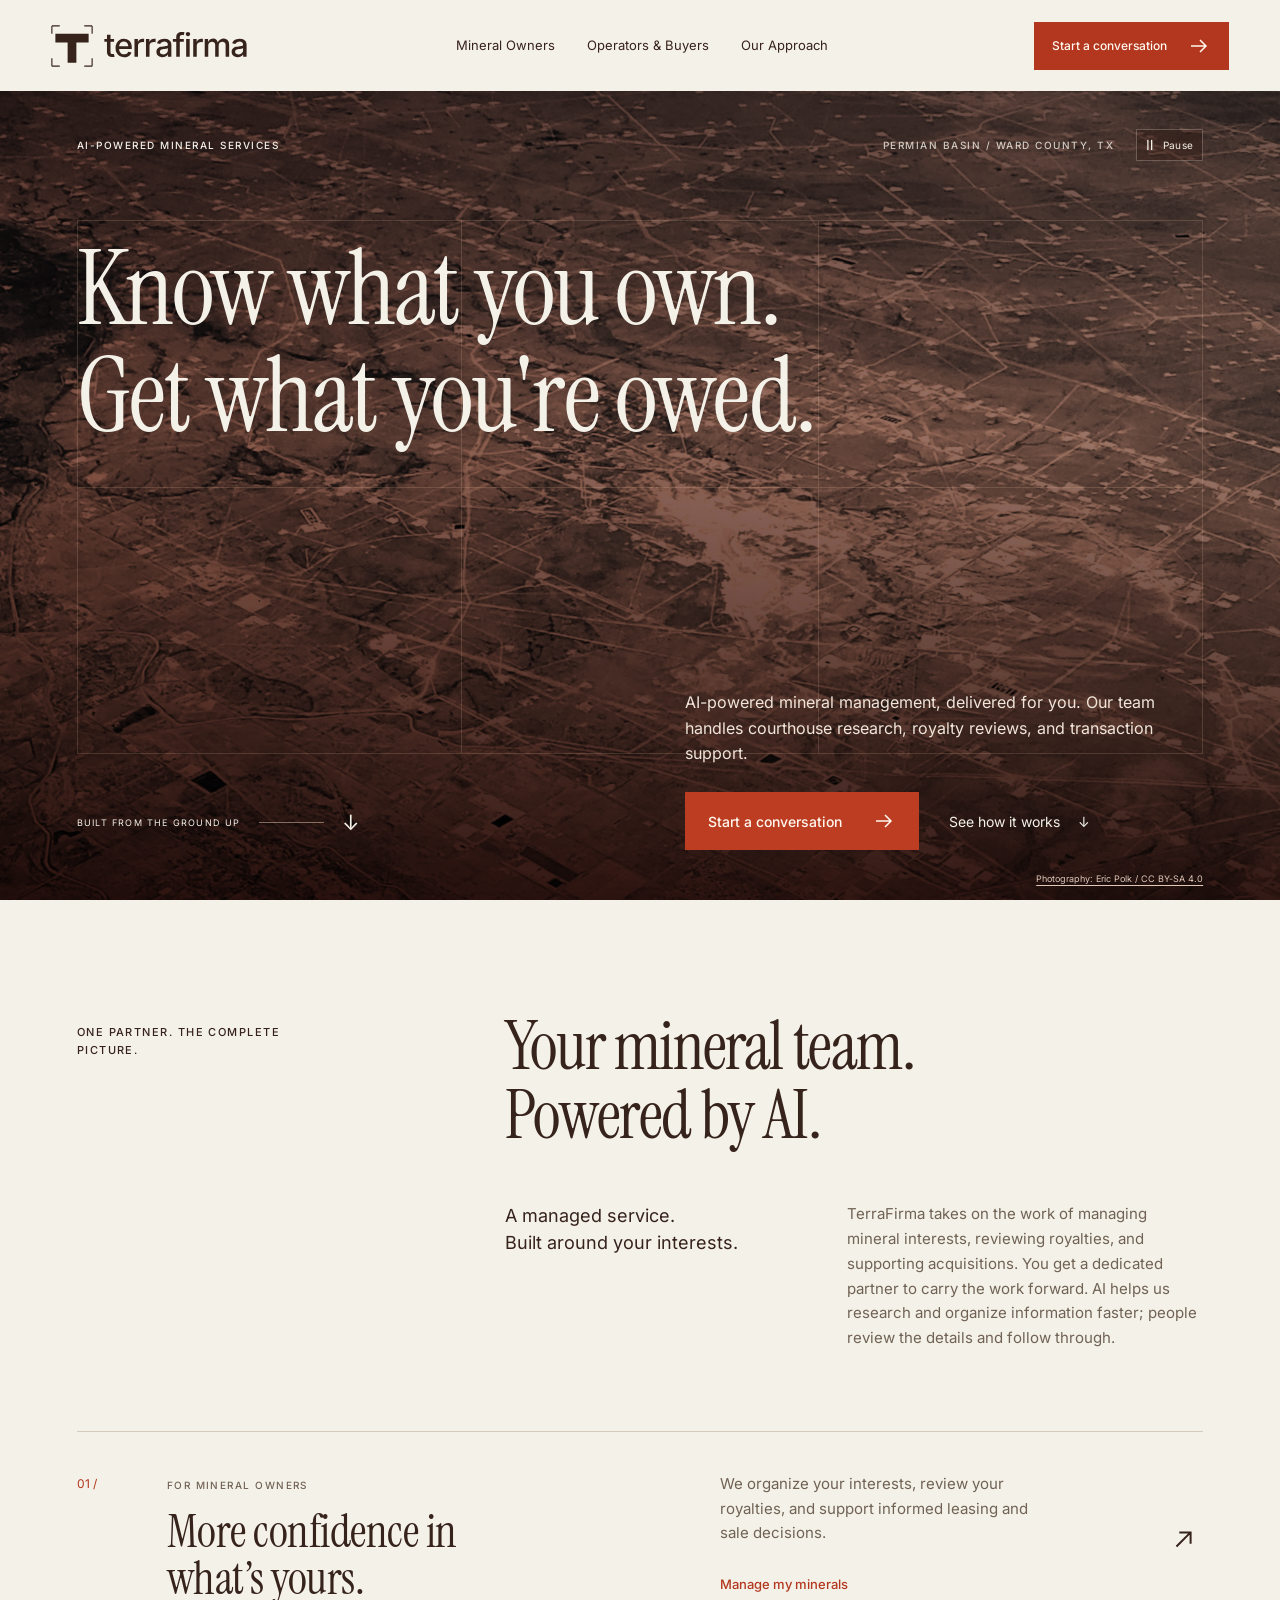
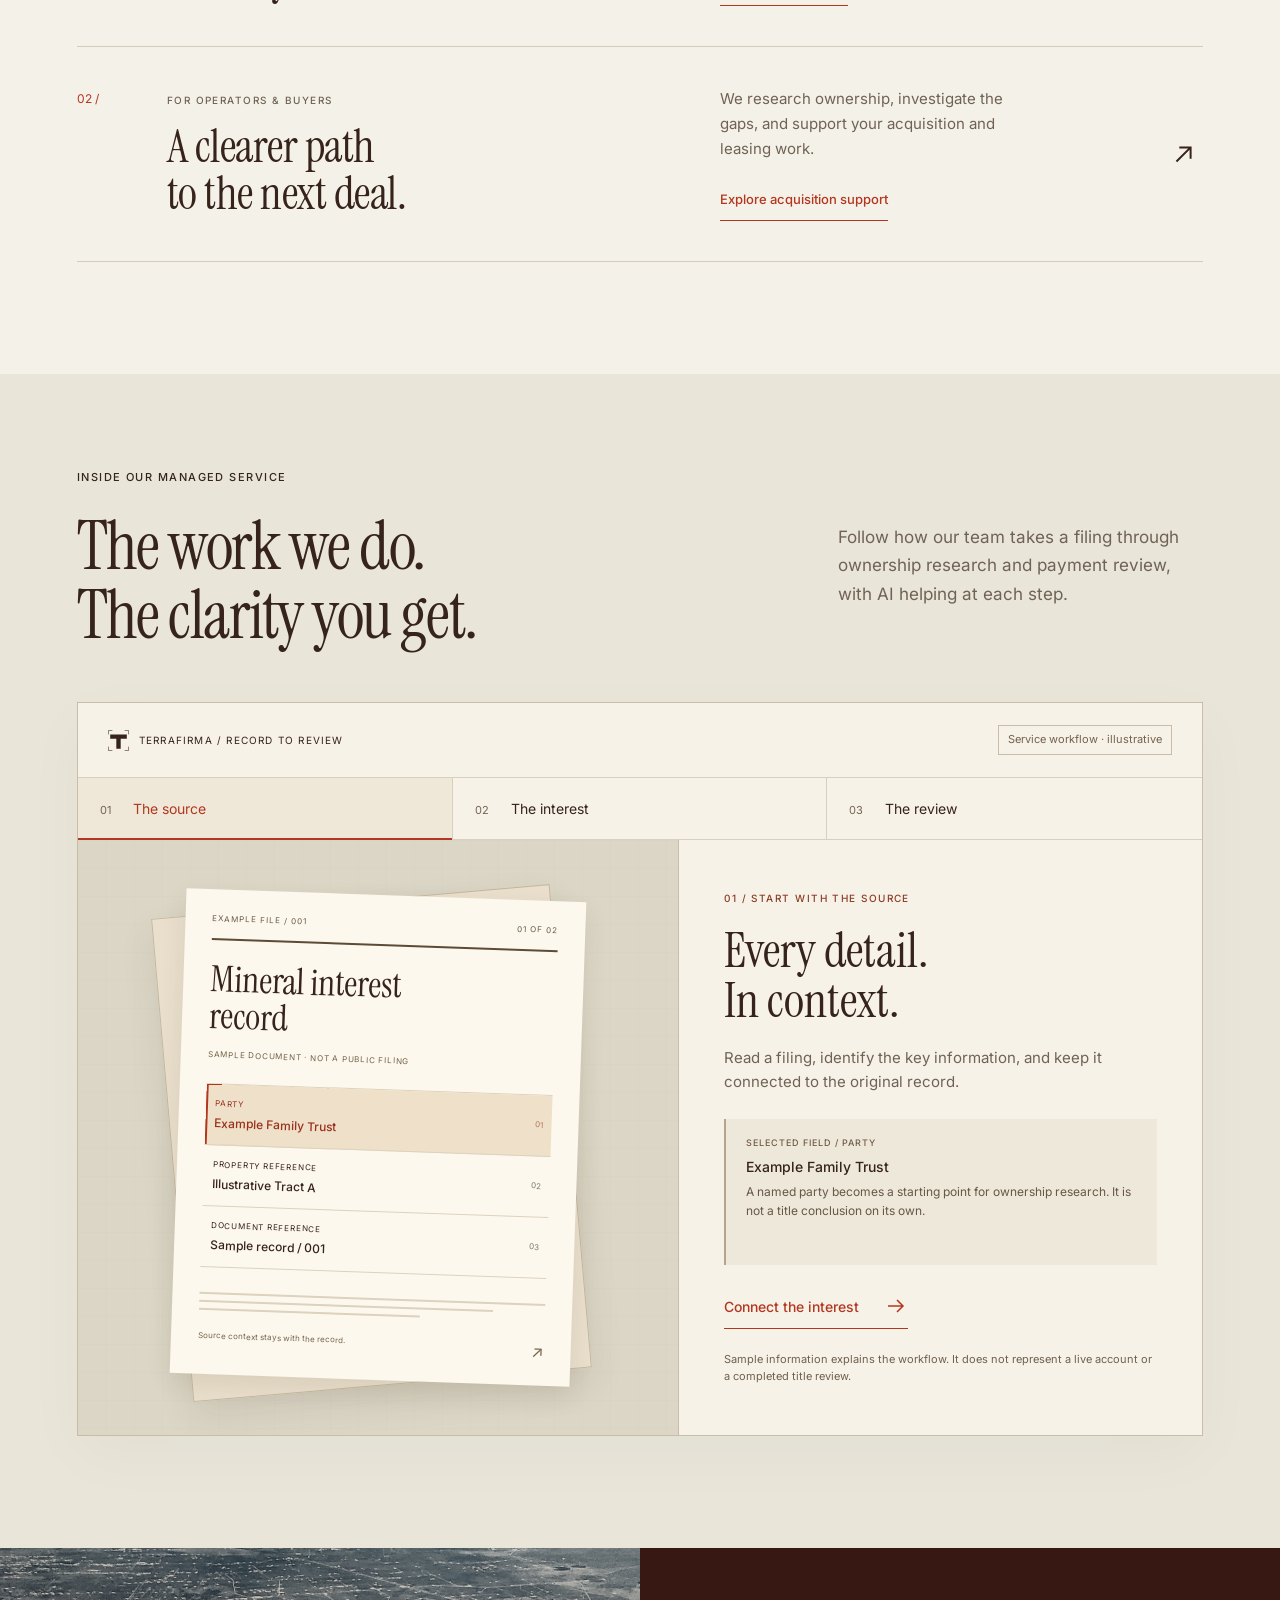
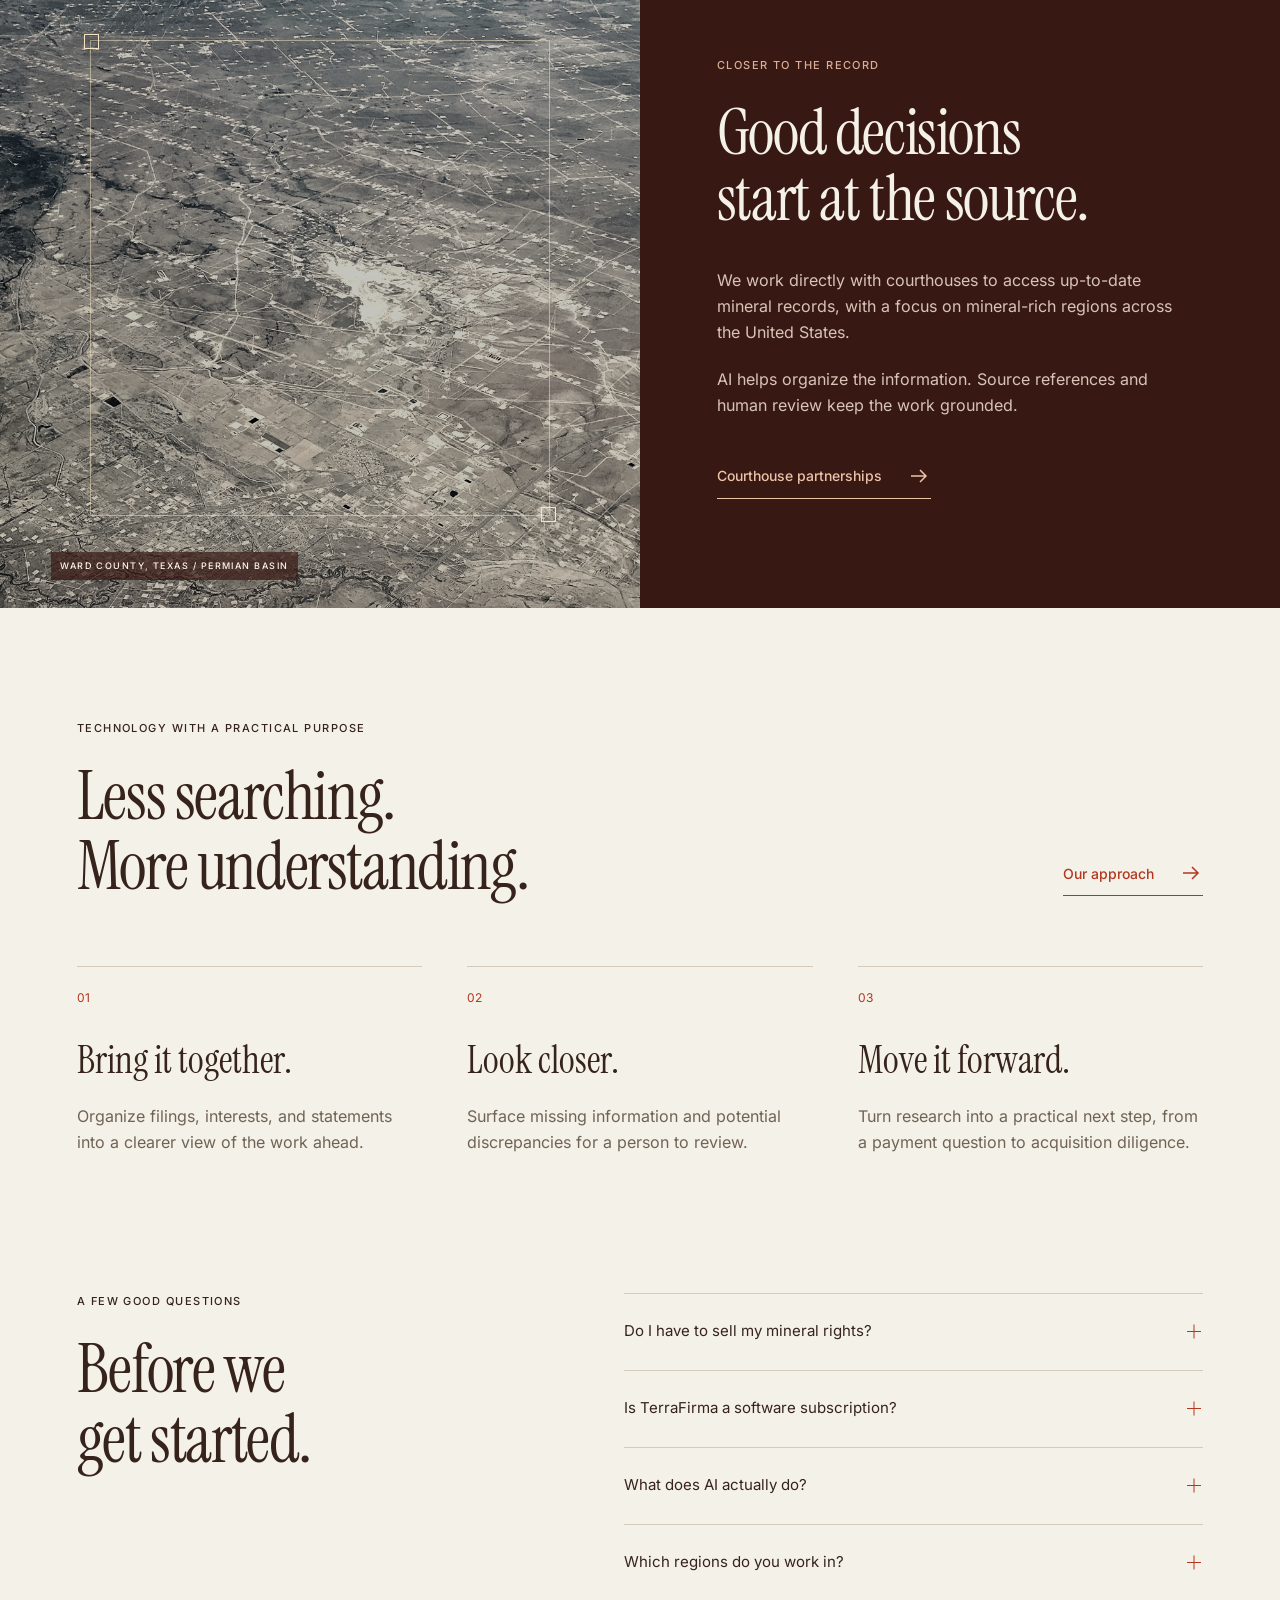
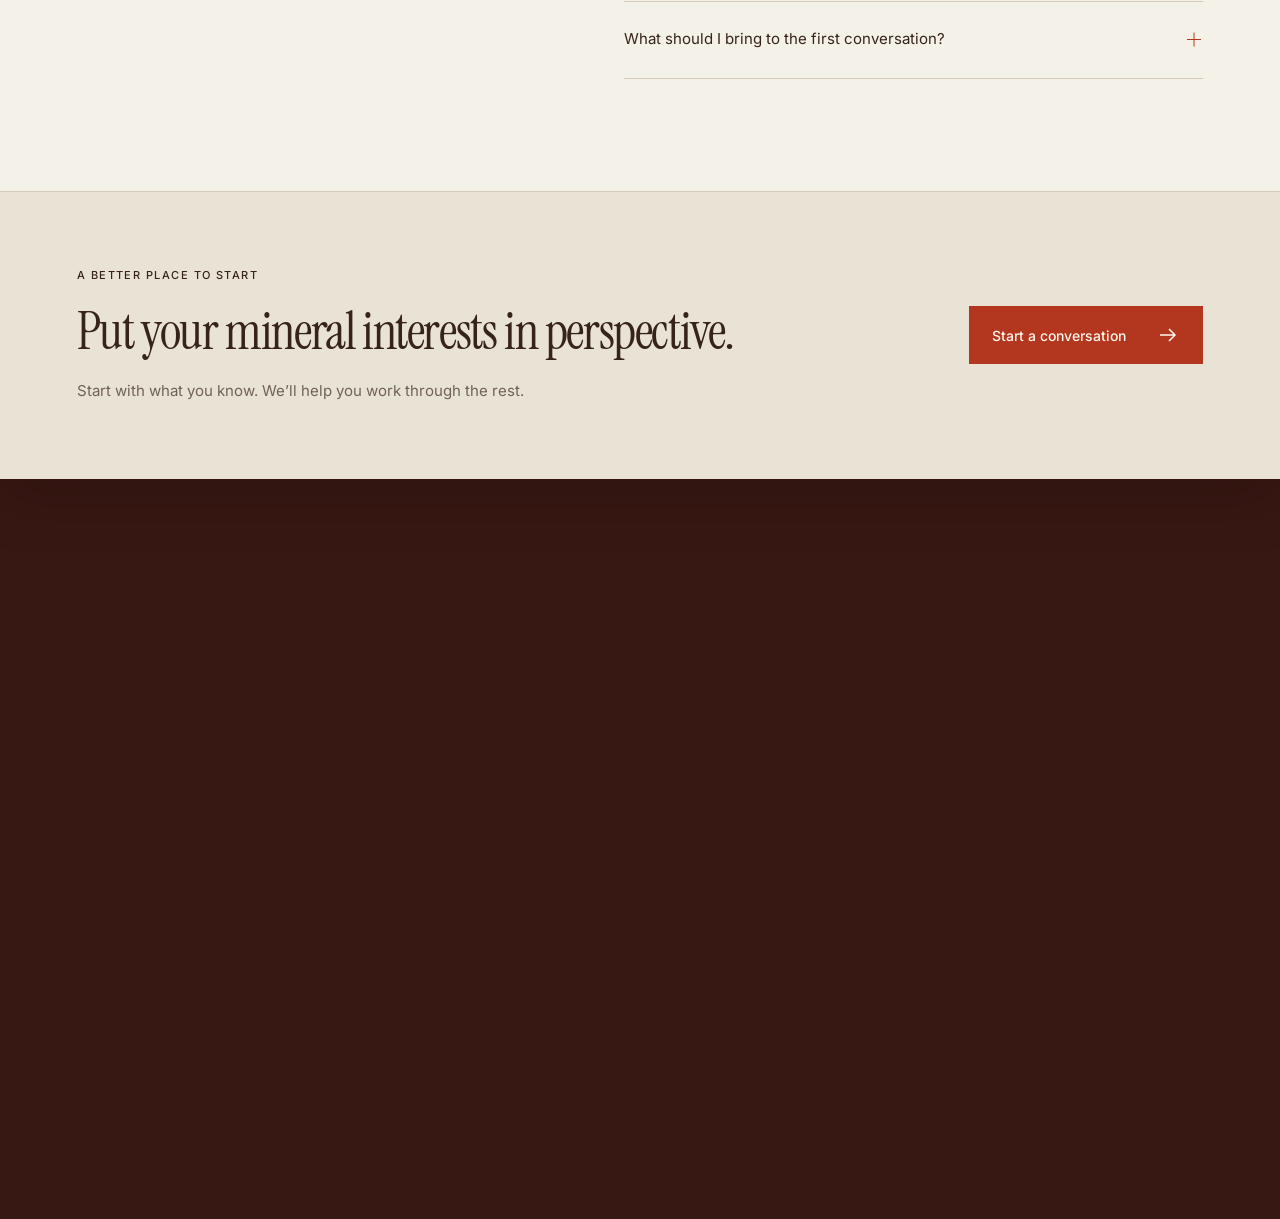
==== commit b0c5b543: "Refresh cached styles for the GitHub Pages launch" ====
--- a/docs/index.html
+++ b/docs/index.html
@@ -1,4 +1,4 @@
-<!doctype html><html lang="en"><head><meta charset="utf-8"><meta name="viewport" content="width=device-width,initial-scale=1"><meta name="theme-color" content="#f4f1e8"><title>Mineral rights, understood | Terrafirma</title><meta name="description" content="AI-powered mineral management, delivered as a managed service. Our team handles courthouse research, royalty review, and transaction support."><link rel="canonical" href="https://basil-personal.github.io/terrafirma/"><meta property="og:title" content="Mineral rights, understood | Terrafirma"><meta property="og:description" content="AI-powered mineral management, delivered as a managed service. Our team handles courthouse research, royalty review, and transaction support."><meta property="og:type" content="website"><meta property="og:url" content="https://basil-personal.github.io/terrafirma/"><meta property="og:image" content="https://basil-personal.github.io/terrafirma/assets/social-card.png"><meta name="twitter:card" content="summary_large_image"><link rel="icon" href="assets/favicon.svg" type="image/svg+xml"><link rel="preload" href="assets/instrument-regular.woff" as="font" type="font/woff" crossorigin><link rel="preload" href="assets/inter-regular.woff" as="font" type="font/woff" crossorigin><link rel="stylesheet" href="style.css"><script src="site-config.js" defer></script><script src="script.js" defer></script></head><body id="top"><a class="skip-link" href="#main">Skip to content</a><header class="site-header"><a class="brand" href="./" aria-label="Terrafirma home"><svg class="survey-mark" viewBox="0 0 48 48" fill="none" aria-hidden="true"><path d="M5 10h38v10H29v23H19V20H5V10Z" fill="currentColor"/><path d="M1 1h9M1 1v9M47 1h-9M47 1v9M1 47h9M1 47v-9M47 47h-9M47 47v-9" stroke="currentColor" stroke-width="1.3"/></svg><span class="wordmark"><svg xmlns="http://www.w3.org/2000/svg" viewBox="0 0 9039 1650" fill="currentColor" aria-hidden="true"><g transform="translate(0 1550) scale(1 -1)"><path transform="translate(0 0)" d="M626 1118V939H20V1118ZM183 1384H403V302Q403 235 431.5 203.5Q460 172 525 172Q542 172 570.0 176.0Q598 180 618 184L657 8Q622 -4 582.0 -9.5Q542 -15 503 -15Q351 -15 267.0 63.5Q183 142 183 284Z"/><path transform="translate(622 0)" d="M630 -23Q465 -23 345.0 48.0Q225 119 160.5 248.0Q96 377 96 551Q96 723 159.5 854.0Q223 985 339.0 1058.5Q455 1132 611 1132Q707 1132 796.0 1100.5Q885 1069 956.0 1002.0Q1027 935 1068.5 828.5Q1110 722 1110 570V492H219V656H997L894 602Q894 705 862.0 783.5Q830 862 767.5 906.0Q705 950 611 950Q518 950 452.0 905.0Q386 860 351.5 786.5Q317 713 317 626V514Q317 399 356.5 319.5Q396 240 467.0 199.5Q538 159 632 159Q694 159 744.0 176.5Q794 194 830.5 229.5Q867 265 886 317L1093 268Q1066 182 1002.5 116.0Q939 50 844.5 13.5Q750 -23 630 -23Z"/><path transform="translate(1750 0)" d="M148 0V1118H361V938H373Q404 1030 481.0 1082.0Q558 1134 656 1134Q677 1134 704.0 1132.5Q731 1131 749 1128V918Q737 922 703.0 926.0Q669 930 634 930Q558 930 497.0 898.0Q436 866 402.0 809.5Q368 753 368 679V0Z"/><path transform="translate(2467 0)" d="M148 0V1118H361V938H373Q404 1030 481.0 1082.0Q558 1134 656 1134Q677 1134 704.0 1132.5Q731 1131 749 1128V918Q737 922 703.0 926.0Q669 930 634 930Q558 930 497.0 898.0Q436 866 402.0 809.5Q368 753 368 679V0Z"/><path transform="translate(3184 0)" d="M461 -25Q355 -25 269.0 14.5Q183 54 133.0 130.0Q83 206 83 316Q83 411 119.5 472.0Q156 533 218.5 569.0Q281 605 357.5 623.0Q434 641 513 650Q612 662 674.0 669.5Q736 677 765.5 694.5Q795 712 795 751V757Q795 820 771.0 863.0Q747 906 699.5 929.5Q652 953 581 953Q508 953 455.5 930.5Q403 908 370.5 873.0Q338 838 322 800L115 854Q153 954 224.0 1015.0Q295 1076 387.0 1104.0Q479 1132 577 1132Q645 1132 721.0 1116.0Q797 1100 864.0 1058.0Q931 1016 973.0 940.0Q1015 864 1015 742V0H802V153H791Q769 110 726.0 69.0Q683 28 617.5 1.5Q552 -25 461 -25ZM510 152Q600 152 664.0 187.0Q728 222 762.0 280.0Q796 338 796 403V546Q784 534 750.5 524.5Q717 515 674.0 507.5Q631 500 591.0 495.0Q551 490 525 487Q463 479 411.5 460.0Q360 441 329.5 406.0Q299 371 299 313Q299 260 326.5 224.0Q354 188 401.0 170.0Q448 152 510 152Z"/><path transform="translate(4272 0)" d="M702 1118V939H20V1118ZM232 0V1246Q232 1350 278.5 1420.0Q325 1490 401.0 1525.0Q477 1560 565 1560Q632 1560 679.5 1549.0Q727 1538 749 1530L698 1352Q682 1357 658.5 1362.5Q635 1368 600 1368Q522 1368 487.0 1329.0Q452 1290 452 1216V0Z"/><path transform="translate(4974 0)" d="M148 0V1118H368V0ZM259 1289Q202 1289 161.5 1327.0Q121 1365 121 1419Q121 1474 161.5 1512.0Q202 1550 259 1550Q316 1550 357.0 1512.0Q398 1474 398 1419Q398 1365 357.0 1327.0Q316 1289 259 1289Z"/><path transform="translate(5415 0)" d="M148 0V1118H361V938H373Q404 1030 481.0 1082.0Q558 1134 656 1134Q677 1134 704.0 1132.5Q731 1131 749 1128V918Q737 922 703.0 926.0Q669 930 634 930Q558 930 497.0 898.0Q436 866 402.0 809.5Q368 753 368 679V0Z"/><path transform="translate(6132 0)" d="M148 0V1118H357L363 859H346Q370 954 420.0 1015.0Q470 1076 537.0 1106.5Q604 1137 677 1137Q799 1137 874.0 1061.5Q949 986 975 851H947Q969 943 1023.0 1007.0Q1077 1071 1153.5 1104.0Q1230 1137 1317 1137Q1416 1137 1496.5 1094.0Q1577 1051 1624.0 966.0Q1671 881 1671 754V0H1451V732Q1451 844 1388.5 894.0Q1326 944 1241 944Q1172 944 1122.0 915.0Q1072 886 1045.0 834.5Q1018 783 1018 716V0H801V746Q801 836 743.5 890.0Q686 944 597 944Q536 944 483.5 915.5Q431 887 399.5 831.5Q368 776 368 695V0Z"/><path transform="translate(7876 0)" d="M461 -25Q355 -25 269.0 14.5Q183 54 133.0 130.0Q83 206 83 316Q83 411 119.5 472.0Q156 533 218.5 569.0Q281 605 357.5 623.0Q434 641 513 650Q612 662 674.0 669.5Q736 677 765.5 694.5Q795 712 795 751V757Q795 820 771.0 863.0Q747 906 699.5 929.5Q652 953 581 953Q508 953 455.5 930.5Q403 908 370.5 873.0Q338 838 322 800L115 854Q153 954 224.0 1015.0Q295 1076 387.0 1104.0Q479 1132 577 1132Q645 1132 721.0 1116.0Q797 1100 864.0 1058.0Q931 1016 973.0 940.0Q1015 864 1015 742V0H802V153H791Q769 110 726.0 69.0Q683 28 617.5 1.5Q552 -25 461 -25ZM510 152Q600 152 664.0 187.0Q728 222 762.0 280.0Q796 338 796 403V546Q784 534 750.5 524.5Q717 515 674.0 507.5Q631 500 591.0 495.0Q551 490 525 487Q463 479 411.5 460.0Q360 441 329.5 406.0Q299 371 299 313Q299 260 326.5 224.0Q354 188 401.0 170.0Q448 152 510 152Z"/></g></svg></span></a><nav class="desktop-nav" aria-label="Main navigation"><a href="owners/" >Mineral Owners</a><a href="operators/" >Operators & Buyers</a><a href="approach/" >Our Approach</a></nav><a class="button " href="contact/"><span>Start a conversation</span><svg class="arrow" viewBox="0 0 24 24" fill="none" aria-hidden="true"><path d="M4 12h15m-6-6 6 6-6 6" stroke="currentColor" stroke-width="1.5"/></svg></a><button class="menu-toggle" aria-label="Open navigation" aria-expanded="false" aria-controls="mobile-menu"><span></span><span></span></button><div class="scroll-progress" aria-hidden="true"></div></header><nav id="mobile-menu" class="mobile-menu" aria-label="Mobile navigation" hidden><a href="owners/" >Mineral Owners</a><a href="operators/" >Operators & Buyers</a><a href="approach/" >Our Approach</a><a href="courthouse-partners/">Courthouse Partnerships</a><a href="contact/">Start a conversation <svg class="arrow" viewBox="0 0 24 24" fill="none" aria-hidden="true"><path d="M4 12h15m-6-6 6 6-6 6" stroke="currentColor" stroke-width="1.5"/></svg></a></nav><main id="main" class="page-shell"><section class="hero"><picture class="hero-picture"><source media="(max-width:720px)" srcset="assets/ward-county-1000.webp"><img src="assets/ward-county-1800.webp" width="1800" height="2098" alt="Aerial view of oil fields in Ward County, Texas, in the Permian Basin" fetchpriority="high"></picture><div class="hero-shade"></div><div class="hero-grid" aria-hidden="true"><i></i><i></i><i></i></div><div class="hero-topline"><span class="eyebrow">AI-POWERED MINERAL SERVICES</span><div class="hero-scene-tools"><span class="eyebrow hero-location">PERMIAN BASIN / WARD COUNTY, TX</span><button class="motion-toggle" type="button" aria-label="Pause background motion" aria-pressed="false"><span aria-hidden="true">Ⅱ</span><span class="motion-label">Pause</span></button></div></div><h1><span>Know what you own.</span><span>Get what you're owed.</span></h1><div class="hero-lower"><a class="hero-scroll" href="#services" aria-label="Explore Terrafirma services"><span>BUILT FROM THE GROUND UP</span><span class="scroll-line"></span><span>↓</span></a><div class="hero-description"><p>AI-powered mineral management, delivered for you. Our team handles courthouse research, royalty reviews, and transaction support.</p><div class="hero-actions"><a class="button " href="contact/"><span>Start a conversation</span><svg class="arrow" viewBox="0 0 24 24" fill="none" aria-hidden="true"><path d="M4 12h15m-6-6 6 6-6 6" stroke="currentColor" stroke-width="1.5"/></svg></a><a class="quiet-link" href="#how-it-works">See how it works <span>↓</span></a></div></div></div><a class="photo-credit" href="credits/">Photography: Eric Polk / CC BY-SA 4.0</a></section>
+<!doctype html><html lang="en"><head><meta charset="utf-8"><meta name="viewport" content="width=device-width,initial-scale=1"><meta name="theme-color" content="#f4f1e8"><title>Mineral rights, understood | Terrafirma</title><meta name="description" content="AI-powered mineral management, delivered as a managed service. Our team handles courthouse research, royalty review, and transaction support."><link rel="canonical" href="https://basil-personal.github.io/terrafirma/"><meta property="og:title" content="Mineral rights, understood | Terrafirma"><meta property="og:description" content="AI-powered mineral management, delivered as a managed service. Our team handles courthouse research, royalty review, and transaction support."><meta property="og:type" content="website"><meta property="og:url" content="https://basil-personal.github.io/terrafirma/"><meta property="og:image" content="https://basil-personal.github.io/terrafirma/assets/social-card.png"><meta name="twitter:card" content="summary_large_image"><link rel="icon" href="assets/favicon.svg" type="image/svg+xml"><link rel="preload" href="assets/instrument-regular.woff" as="font" type="font/woff" crossorigin><link rel="preload" href="assets/inter-regular.woff" as="font" type="font/woff" crossorigin><link rel="stylesheet" href="style.css?v=20261104"><script src="site-config.js" defer></script><script src="script.js" defer></script></head><body id="top"><a class="skip-link" href="#main">Skip to content</a><header class="site-header"><a class="brand" href="./" aria-label="Terrafirma home"><svg class="survey-mark" viewBox="0 0 48 48" fill="none" aria-hidden="true"><path d="M5 10h38v10H29v23H19V20H5V10Z" fill="currentColor"/><path d="M1 1h9M1 1v9M47 1h-9M47 1v9M1 47h9M1 47v-9M47 47h-9M47 47v-9" stroke="currentColor" stroke-width="1.3"/></svg><span class="wordmark"><svg xmlns="http://www.w3.org/2000/svg" viewBox="0 0 9039 1650" fill="currentColor" aria-hidden="true"><g transform="translate(0 1550) scale(1 -1)"><path transform="translate(0 0)" d="M626 1118V939H20V1118ZM183 1384H403V302Q403 235 431.5 203.5Q460 172 525 172Q542 172 570.0 176.0Q598 180 618 184L657 8Q622 -4 582.0 -9.5Q542 -15 503 -15Q351 -15 267.0 63.5Q183 142 183 284Z"/><path transform="translate(622 0)" d="M630 -23Q465 -23 345.0 48.0Q225 119 160.5 248.0Q96 377 96 551Q96 723 159.5 854.0Q223 985 339.0 1058.5Q455 1132 611 1132Q707 1132 796.0 1100.5Q885 1069 956.0 1002.0Q1027 935 1068.5 828.5Q1110 722 1110 570V492H219V656H997L894 602Q894 705 862.0 783.5Q830 862 767.5 906.0Q705 950 611 950Q518 950 452.0 905.0Q386 860 351.5 786.5Q317 713 317 626V514Q317 399 356.5 319.5Q396 240 467.0 199.5Q538 159 632 159Q694 159 744.0 176.5Q794 194 830.5 229.5Q867 265 886 317L1093 268Q1066 182 1002.5 116.0Q939 50 844.5 13.5Q750 -23 630 -23Z"/><path transform="translate(1750 0)" d="M148 0V1118H361V938H373Q404 1030 481.0 1082.0Q558 1134 656 1134Q677 1134 704.0 1132.5Q731 1131 749 1128V918Q737 922 703.0 926.0Q669 930 634 930Q558 930 497.0 898.0Q436 866 402.0 809.5Q368 753 368 679V0Z"/><path transform="translate(2467 0)" d="M148 0V1118H361V938H373Q404 1030 481.0 1082.0Q558 1134 656 1134Q677 1134 704.0 1132.5Q731 1131 749 1128V918Q737 922 703.0 926.0Q669 930 634 930Q558 930 497.0 898.0Q436 866 402.0 809.5Q368 753 368 679V0Z"/><path transform="translate(3184 0)" d="M461 -25Q355 -25 269.0 14.5Q183 54 133.0 130.0Q83 206 83 316Q83 411 119.5 472.0Q156 533 218.5 569.0Q281 605 357.5 623.0Q434 641 513 650Q612 662 674.0 669.5Q736 677 765.5 694.5Q795 712 795 751V757Q795 820 771.0 863.0Q747 906 699.5 929.5Q652 953 581 953Q508 953 455.5 930.5Q403 908 370.5 873.0Q338 838 322 800L115 854Q153 954 224.0 1015.0Q295 1076 387.0 1104.0Q479 1132 577 1132Q645 1132 721.0 1116.0Q797 1100 864.0 1058.0Q931 1016 973.0 940.0Q1015 864 1015 742V0H802V153H791Q769 110 726.0 69.0Q683 28 617.5 1.5Q552 -25 461 -25ZM510 152Q600 152 664.0 187.0Q728 222 762.0 280.0Q796 338 796 403V546Q784 534 750.5 524.5Q717 515 674.0 507.5Q631 500 591.0 495.0Q551 490 525 487Q463 479 411.5 460.0Q360 441 329.5 406.0Q299 371 299 313Q299 260 326.5 224.0Q354 188 401.0 170.0Q448 152 510 152Z"/><path transform="translate(4272 0)" d="M702 1118V939H20V1118ZM232 0V1246Q232 1350 278.5 1420.0Q325 1490 401.0 1525.0Q477 1560 565 1560Q632 1560 679.5 1549.0Q727 1538 749 1530L698 1352Q682 1357 658.5 1362.5Q635 1368 600 1368Q522 1368 487.0 1329.0Q452 1290 452 1216V0Z"/><path transform="translate(4974 0)" d="M148 0V1118H368V0ZM259 1289Q202 1289 161.5 1327.0Q121 1365 121 1419Q121 1474 161.5 1512.0Q202 1550 259 1550Q316 1550 357.0 1512.0Q398 1474 398 1419Q398 1365 357.0 1327.0Q316 1289 259 1289Z"/><path transform="translate(5415 0)" d="M148 0V1118H361V938H373Q404 1030 481.0 1082.0Q558 1134 656 1134Q677 1134 704.0 1132.5Q731 1131 749 1128V918Q737 922 703.0 926.0Q669 930 634 930Q558 930 497.0 898.0Q436 866 402.0 809.5Q368 753 368 679V0Z"/><path transform="translate(6132 0)" d="M148 0V1118H357L363 859H346Q370 954 420.0 1015.0Q470 1076 537.0 1106.5Q604 1137 677 1137Q799 1137 874.0 1061.5Q949 986 975 851H947Q969 943 1023.0 1007.0Q1077 1071 1153.5 1104.0Q1230 1137 1317 1137Q1416 1137 1496.5 1094.0Q1577 1051 1624.0 966.0Q1671 881 1671 754V0H1451V732Q1451 844 1388.5 894.0Q1326 944 1241 944Q1172 944 1122.0 915.0Q1072 886 1045.0 834.5Q1018 783 1018 716V0H801V746Q801 836 743.5 890.0Q686 944 597 944Q536 944 483.5 915.5Q431 887 399.5 831.5Q368 776 368 695V0Z"/><path transform="translate(7876 0)" d="M461 -25Q355 -25 269.0 14.5Q183 54 133.0 130.0Q83 206 83 316Q83 411 119.5 472.0Q156 533 218.5 569.0Q281 605 357.5 623.0Q434 641 513 650Q612 662 674.0 669.5Q736 677 765.5 694.5Q795 712 795 751V757Q795 820 771.0 863.0Q747 906 699.5 929.5Q652 953 581 953Q508 953 455.5 930.5Q403 908 370.5 873.0Q338 838 322 800L115 854Q153 954 224.0 1015.0Q295 1076 387.0 1104.0Q479 1132 577 1132Q645 1132 721.0 1116.0Q797 1100 864.0 1058.0Q931 1016 973.0 940.0Q1015 864 1015 742V0H802V153H791Q769 110 726.0 69.0Q683 28 617.5 1.5Q552 -25 461 -25ZM510 152Q600 152 664.0 187.0Q728 222 762.0 280.0Q796 338 796 403V546Q784 534 750.5 524.5Q717 515 674.0 507.5Q631 500 591.0 495.0Q551 490 525 487Q463 479 411.5 460.0Q360 441 329.5 406.0Q299 371 299 313Q299 260 326.5 224.0Q354 188 401.0 170.0Q448 152 510 152Z"/></g></svg></span></a><nav class="desktop-nav" aria-label="Main navigation"><a href="owners/" >Mineral Owners</a><a href="operators/" >Operators & Buyers</a><a href="approach/" >Our Approach</a></nav><a class="button " href="contact/"><span>Start a conversation</span><svg class="arrow" viewBox="0 0 24 24" fill="none" aria-hidden="true"><path d="M4 12h15m-6-6 6 6-6 6" stroke="currentColor" stroke-width="1.5"/></svg></a><button class="menu-toggle" aria-label="Open navigation" aria-expanded="false" aria-controls="mobile-menu"><span></span><span></span></button><div class="scroll-progress" aria-hidden="true"></div></header><nav id="mobile-menu" class="mobile-menu" aria-label="Mobile navigation" hidden><a href="owners/" >Mineral Owners</a><a href="operators/" >Operators & Buyers</a><a href="approach/" >Our Approach</a><a href="courthouse-partners/">Courthouse Partnerships</a><a href="contact/">Start a conversation <svg class="arrow" viewBox="0 0 24 24" fill="none" aria-hidden="true"><path d="M4 12h15m-6-6 6 6-6 6" stroke="currentColor" stroke-width="1.5"/></svg></a></nav><main id="main" class="page-shell"><section class="hero"><picture class="hero-picture"><source media="(max-width:720px)" srcset="assets/ward-county-1000.webp"><img src="assets/ward-county-1800.webp" width="1800" height="2098" alt="Aerial view of oil fields in Ward County, Texas, in the Permian Basin" fetchpriority="high"></picture><div class="hero-shade"></div><div class="hero-grid" aria-hidden="true"><i></i><i></i><i></i></div><div class="hero-topline"><span class="eyebrow">AI-POWERED MINERAL SERVICES</span><div class="hero-scene-tools"><span class="eyebrow hero-location">PERMIAN BASIN / WARD COUNTY, TX</span><button class="motion-toggle" type="button" aria-label="Pause background motion" aria-pressed="false"><span aria-hidden="true">Ⅱ</span><span class="motion-label">Pause</span></button></div></div><h1><span>Know what you own.</span><span>Get what you're owed.</span></h1><div class="hero-lower"><a class="hero-scroll" href="#services" aria-label="Explore Terrafirma services"><span>BUILT FROM THE GROUND UP</span><span class="scroll-line"></span><span>↓</span></a><div class="hero-description"><p>AI-powered mineral management, delivered for you. Our team handles courthouse research, royalty reviews, and transaction support.</p><div class="hero-actions"><a class="button " href="contact/"><span>Start a conversation</span><svg class="arrow" viewBox="0 0 24 24" fill="none" aria-hidden="true"><path d="M4 12h15m-6-6 6 6-6 6" stroke="currentColor" stroke-width="1.5"/></svg></a><a class="quiet-link" href="#how-it-works">See how it works <span>↓</span></a></div></div></div><a class="photo-credit" href="credits/">Photography: Eric Polk / CC BY-SA 4.0</a></section>
     <section class="service-intro section" id="services"><div class="section-heading"><span class="eyebrow">ONE PARTNER. THE COMPLETE PICTURE.</span><h2>Your mineral team.<br>Powered by AI.</h2></div><div class="intro-copy"><p>A managed service.<br>Built around your interests.</p><p>TerraFirma takes on the work of managing mineral interests, reviewing royalties, and supporting acquisitions. You get a dedicated partner to carry the work forward. AI helps us research and organize information faster; people review the details and follow through.</p></div><div class="audience-rows"><a class="audience-row" href="owners/"><span class="row-number">01 /</span><div><span class="eyebrow">FOR MINERAL OWNERS</span><h3>More confidence in<br>what’s yours.</h3></div><div class="audience-detail"><p>We organize your interests, review your royalties, and support informed leasing and sale decisions.</p><span class="text-link">Manage my minerals <svg class="arrow" viewBox="0 0 24 24" fill="none" aria-hidden="true"><path d="M4 12h15m-6-6 6 6-6 6" stroke="currentColor" stroke-width="1.5"/></svg></span></div><span class="row-arrow"><svg class="arrow" viewBox="0 0 24 24" fill="none" aria-hidden="true"><path d="M4 12h15m-6-6 6 6-6 6" stroke="currentColor" stroke-width="1.5"/></svg></span></a><a class="audience-row" href="operators/"><span class="row-number">02 /</span><div><span class="eyebrow">FOR OPERATORS & BUYERS</span><h3>A clearer path<br>to the next deal.</h3></div><div class="audience-detail"><p>We research ownership, investigate the gaps, and support your acquisition and leasing work.</p><span class="text-link">Explore acquisition support <svg class="arrow" viewBox="0 0 24 24" fill="none" aria-hidden="true"><path d="M4 12h15m-6-6 6 6-6 6" stroke="currentColor" stroke-width="1.5"/></svg></span></div><span class="row-arrow"><svg class="arrow" viewBox="0 0 24 24" fill="none" aria-hidden="true"><path d="M4 12h15m-6-6 6 6-6 6" stroke="currentColor" stroke-width="1.5"/></svg></span></a></div></section>
     <section class="workflow-section section" id="how-it-works"><div class="section-heading"><div><span class="eyebrow">INSIDE OUR MANAGED SERVICE</span><h2>The work we do.<br>The clarity you get.</h2></div><p>Follow how our team takes a filing through ownership research and payment review, with AI helping at each step.</p></div><div class="walkthrough" data-step="0"><div class="walkthrough-top"><span class="mini-brand"><svg class="survey-mark" viewBox="0 0 48 48" fill="none" aria-hidden="true"><path d="M5 10h38v10H29v23H19V20H5V10Z" fill="currentColor"/><path d="M1 1h9M1 1v9M47 1h-9M47 1v9M1 47h9M1 47v-9M47 47h-9M47 47v-9" stroke="currentColor" stroke-width="1.3"/></svg> TERRAFIRMA / RECORD TO REVIEW</span><span class="sample-label">Service workflow · illustrative</span></div><div class="walk-tabs" role="tablist" aria-label="Record walkthrough"><button id="step-tab-0" role="tab" aria-selected="true" aria-controls="walk-panel" data-step="0"><span>01</span> The source</button><button id="step-tab-1" role="tab" aria-selected="false" aria-controls="walk-panel" tabindex="-1" data-step="1"><span>02</span> The interest</button><button id="step-tab-2" role="tab" aria-selected="false" aria-controls="walk-panel" tabindex="-1" data-step="2"><span>03</span> The review</button></div><div id="walk-panel" role="tabpanel" aria-labelledby="step-tab-0" tabindex="0"><div class="walk-visual"><div class="document-stage"><div class="document-under"></div><article class="sample-document"><div class="doc-meta"><span>EXAMPLE FILE / 001</span><span>01 OF 02</span></div><div class="doc-rule"></div><h3>Mineral interest<br>record</h3><p class="doc-disclaimer">SAMPLE DOCUMENT · NOT A PUBLIC FILING</p><div class="doc-fields"><button class="doc-field selected" data-field="owner" aria-pressed="true"><span>PARTY</span><strong>Example Family Trust</strong><span class="field-index">01</span></button><button class="doc-field" data-field="tract" aria-pressed="false"><span>PROPERTY REFERENCE</span><strong>Illustrative Tract A</strong><span class="field-index">02</span></button><button class="doc-field" data-field="record" aria-pressed="false"><span>DOCUMENT REFERENCE</span><strong>Sample record / 001</strong><span class="field-index">03</span></button></div><div class="doc-lines" aria-hidden="true"><i></i><i></i><i></i></div><div class="doc-foot">Source context stays with the record. <span>↗</span></div></article></div><div class="interest-stage" hidden><div class="interest-map"><svg viewBox="0 0 600 440" fill="none" aria-hidden="true"><defs><pattern id="parcelgrid" width="54" height="54" patternUnits="userSpaceOnUse"><path d="M54 0H0v54" stroke="currentColor" stroke-opacity=".13"/></pattern><pattern id="parcelhatch" width="9" height="9" patternUnits="userSpaceOnUse" patternTransform="rotate(45)"><path d="M0 0V9" stroke="#b74124" stroke-opacity=".55" stroke-width="2"/></pattern></defs><path fill="url(#parcelgrid)" d="M0 0h600v440H0z"/><g stroke="currentColor" stroke-opacity=".4"><path d="M0 107h600M0 329h600M90 0v440M502 0v440"/><path d="M90 107h205v112H90zM295 107h207v112H295zM90 219h205v110H90zM295 219h207v110H295z"/></g><path d="M295 107h207v112H295z" fill="url(#parcelhatch)" stroke="#b74124" stroke-width="2"/><path d="M398 165V55h100" stroke="#b74124" stroke-width="1.5"/><circle cx="398" cy="165" r="6" fill="#b74124"/><circle cx="398" cy="165" r="16" stroke="#b74124"/><path d="M73 90h13m-13 0v13M519 90h-13m13 0v13M73 346h13m-13 0v-13M519 346h-13m13 0v-13" stroke="currentColor" stroke-width="1.5"/></svg></div><div class="interest-chip"><span class="eyebrow">CONNECTED INTEREST</span><strong>Example Family Trust</strong><span>Illustrative Tract A · Sample record / 001</span></div><div class="map-note">Diagram only. Not a surveyed boundary.</div></div><div class="review-stage" hidden><div class="review-slip"><span class="eyebrow">PAYMENT REVIEW / EXAMPLE</span><h3>A detail worth<br>a closer look.</h3><div class="decimal-row"><span>Expected payment decimal</span><strong>0.002500</strong></div><div class="decimal-row flagged"><span>Statement decimal</span><strong>0.002250</strong></div><div class="review-status"><span></span>Human review needed</div><p>Illustrative figures on a matched calculation basis. A flag for review, not proof of underpayment.</p></div></div></div><div class="walk-explainer" aria-live="polite"><span class="eyebrow" id="walk-kicker">01 / START WITH THE SOURCE</span><h3 id="walk-title">Every detail.<br>In context.</h3><p id="walk-copy">Read a filing, identify the key information, and keep it connected to the original record.</p><div class="insight-card"><span class="eyebrow" id="insight-label">SELECTED FIELD / PARTY</span><strong id="insight-value">Example Family Trust</strong><p id="insight-copy">A named party becomes a starting point for ownership research. It is not a title conclusion on its own.</p></div><button class="text-link" id="walk-next">Connect the interest <svg class="arrow" viewBox="0 0 24 24" fill="none" aria-hidden="true"><path d="M4 12h15m-6-6 6 6-6 6" stroke="currentColor" stroke-width="1.5"/></svg></button><p class="walk-note">Sample information explains the workflow. It does not represent a live account or a completed title review.</p></div></div></div></section>
     <section class="source-section"><div class="source-photo"><img src="assets/ward-county-1000.webp" width="1000" height="1166" alt="Roads and well pads across the Permian Basin in Ward County" loading="lazy"><span class="eyebrow">WARD COUNTY, TEXAS / PERMIAN BASIN</span><div class="photo-bracket" aria-hidden="true"></div></div><div class="source-copy"><span class="eyebrow">CLOSER TO THE RECORD</span><h2>Good decisions<br>start at the source.</h2><p>We work directly with courthouses to access up-to-date mineral records, with a focus on mineral-rich regions across the United States.</p><p>AI helps organize the information. Source references and human review keep the work grounded.</p><a class="text-link" href="courthouse-partners/">Courthouse partnerships <svg class="arrow" viewBox="0 0 24 24" fill="none" aria-hidden="true"><path d="M4 12h15m-6-6 6 6-6 6" stroke="currentColor" stroke-width="1.5"/></svg></a></div></section>
--- a/docs/style.css
+++ b/docs/style.css
@@ -1,4 +1,4 @@
-@font-face{font-family:Instrument;src:url('/assets/instrument-regular.woff') format('woff');font-weight:400;font-style:normal;font-display:swap}@font-face{font-family:Instrument;src:url('/assets/instrument-italic.woff') format('woff');font-weight:400;font-style:italic;font-display:swap}@font-face{font-family:Inter;src:url('/assets/inter-regular.woff') format('woff');font-weight:400;font-display:swap}@font-face{font-family:Inter;src:url('/assets/inter-medium.woff') format('woff');font-weight:500;font-display:swap}@font-face{font-family:Inter;src:url('/assets/inter-semibold.woff') format('woff');font-weight:600;font-display:swap}
+@font-face{font-family:Instrument;src:url('assets/instrument-regular.woff') format('woff');font-weight:400;font-style:normal;font-display:swap}@font-face{font-family:Instrument;src:url('assets/instrument-italic.woff') format('woff');font-weight:400;font-style:italic;font-display:swap}@font-face{font-family:Inter;src:url('assets/inter-regular.woff') format('woff');font-weight:400;font-display:swap}@font-face{font-family:Inter;src:url('assets/inter-medium.woff') format('woff');font-weight:500;font-display:swap}@font-face{font-family:Inter;src:url('assets/inter-semibold.woff') format('woff');font-weight:600;font-display:swap}
 :root{--paper:#f4f1e8;--paper-dark:#e9e5d9;--ink:#36231c;--muted:#706355;--line:#d4cbbd;--rust:#b3371f;--rust-bright:#d95731;--oxblood:#381813;--olive:#777c5d;--serif:Instrument,Georgia,serif;--sans:Inter,Arial,sans-serif;--gutter:6%;--ease:cubic-bezier(.22,1,.36,1)}*{box-sizing:border-box}html{scroll-behavior:smooth;scroll-padding-top:110px}body{margin:0;color:var(--ink);background:var(--oxblood);font-family:var(--sans);font-size:17px;-webkit-font-smoothing:antialiased}body.menu-open{overflow:hidden}::selection{background:#c74728;color:var(--paper)}a{color:inherit;text-decoration:none}button,input,select,textarea{font:inherit}button{cursor:pointer;border:0;color:inherit}button,a{-webkit-tap-highlight-color:transparent}a:focus-visible,button:focus-visible,summary:focus-visible,[tabindex='0']:focus-visible{outline:2px solid var(--rust-bright);outline-offset:6px}h1,h2,h3,h4,p{margin:0}h1,h2,h3{font-family:var(--serif);font-weight:400}h2{font-size:clamp(48px,5.25vw,76px);line-height:1.03;letter-spacing:-1.4px}p{line-height:1.65}svg{display:block}.arrow{width:24px;height:24px;flex:none;transition:transform .35s var(--ease)}.eyebrow{font:500 11px/1.6 var(--sans);letter-spacing:1.45px;text-transform:uppercase;display:block}.page-shell{position:relative;z-index:2;background:var(--paper);box-shadow:0 22px 50px #14070330}.section{padding:112px var(--gutter)}.section-heading{display:flex;justify-content:space-between;gap:70px;align-items:flex-start;margin-bottom:52px}.section-heading>h2{width:62%}.section-heading>div h2{margin-top:25px}.section-heading>p{font-size:17px;max-width:365px;color:var(--muted);padding-top:54px}.section-heading>.eyebrow{padding-top:12px;max-width:260px}.button{position:relative;display:inline-flex;align-items:center;justify-content:space-between;gap:30px;min-height:56px;padding:17px 23px;background:var(--rust);color:#fff9f0;font-size:14px;font-weight:500;overflow:hidden;transition:background .25s,color .25s,box-shadow .25s}.button:before{content:'';position:absolute;inset:0;background:#842617;transform:translateY(101%);transition:transform .4s var(--ease)}.button>span,.button>.arrow{position:relative}.button:hover:before{transform:translateY(0)}.button:hover .arrow{transform:translateX(5px)}.button-secondary{background:transparent;color:var(--ink);border:1px solid var(--line)}.button-secondary:hover{color:var(--paper)}.text-link{display:inline-flex;gap:25px;align-items:center;background:none;padding:8px 0;min-height:44px;border-bottom:1px solid currentColor;color:var(--rust);font-size:14px;font-weight:500;line-height:1.4}.text-link:hover .arrow{transform:translateX(6px)}.quiet-link{font-size:14px;display:flex;align-items:center;gap:18px;min-height:44px}.quiet-link:hover span{transform:translateY(4px)}.quiet-link span{transition:transform .25s}.skip-link{position:fixed;top:-100px;left:12px;z-index:100;background:var(--paper);padding:15px}.skip-link:focus{top:10px}.site-header{position:sticky;top:0;z-index:40;height:91px;display:flex;align-items:center;justify-content:space-between;padding:0 4%;background:var(--paper);gap:35px;transition:box-shadow .3s}.site-header.scrolled{box-shadow:0 1px 0 #36231c20}.brand{display:flex;align-items:center;gap:13px;flex:none;min-height:44px}.survey-mark{width:36px;height:36px}.wordmark{display:block;width:128px}.wordmark svg{width:100%;height:auto}.desktop-nav{display:flex;gap:32px;margin-left:auto;margin-right:auto;align-items:center}.desktop-nav a{font-size:13px;line-height:1.4;position:relative;white-space:nowrap;padding:16px 0}.desktop-nav a:after{content:'';position:absolute;bottom:8px;left:0;right:0;height:1px;background:var(--rust);transform:scaleX(0);transform-origin:left;transition:transform .35s var(--ease)}.desktop-nav a:hover:after,.desktop-nav a[aria-current=page]:after{transform:scaleX(1)}.site-header>.button{font-size:12px;min-height:48px;padding:12px 18px;gap:20px}.scroll-progress{position:absolute;bottom:0;left:0;width:100%;height:2px;background:var(--rust);transform:scaleX(0);transform-origin:left;pointer-events:none}.menu-toggle,.mobile-menu{display:none}.hero{position:relative;min-height:730px;height:min(880px,calc(100svh - 91px));color:var(--paper);overflow:hidden;padding:38px var(--gutter) 50px;background:#58271b;display:flex;flex-direction:column}.hero-picture,.hero-picture img,.hero-shade{position:absolute;inset:0;width:100%;height:100%}.hero-picture img{object-fit:cover;object-position:center 46%;filter:saturate(.32) sepia(.35);transform:scale(1.04);animation:terrain-drift 22s ease-in-out infinite alternate;will-change:transform}.hero-shade{background:linear-gradient(180deg,#270a08a8 0%,#5d251b85 42%,#270d0bf0 100%),linear-gradient(90deg,#641e1380,#8b371a33);mix-blend-mode:multiply}.hero-topline,.hero h1,.hero-lower,.photo-credit{position:relative;z-index:2}.hero-topline{display:flex;justify-content:space-between}.hero-topline .eyebrow{font-size:10px;letter-spacing:1.5px}.hero-location{opacity:.8}.hero h1{font-size:clamp(76px,8.1vw,132px);line-height:1.03;letter-spacing:-1.8px;margin:75px 0 65px;max-width:1100px}.hero h1>span{display:block;animation:headline-in 1.2s var(--ease) both}.hero h1>span:nth-child(2){animation-delay:.12s}.hero-lower{display:grid;grid-template-columns:1fr 1fr;gap:8%;margin-top:auto;align-items:end}.hero-description{max-width:570px}.hero-description p{font-size:16px;line-height:1.6;color:#f1e5d9}.hero-actions{display:flex;align-items:center;gap:30px;margin-top:25px}.hero .button{background:#bd3d22}.hero-scroll{display:flex;gap:18px;align-items:center;font-size:9px;letter-spacing:1.2px;width:max-content;max-width:100%;padding-bottom:15px}.hero-scroll>span:last-child{font-size:21px}.scroll-line{width:65px;height:1px;background:#edc9b280;transform-origin:left;transition:transform .4s}.hero-scroll:hover .scroll-line{transform:scaleX(1.2)}.photo-credit{position:absolute;bottom:16px;right:var(--gutter);font-size:9px;color:#e0c7b9;text-decoration:underline;text-underline-offset:3px}.hero-grid{position:absolute;inset:0;opacity:.17;pointer-events:none}.hero-grid i{position:absolute;inset:16% 6% 18%;border:1px solid #efc6a3}.hero-grid i:nth-child(2){inset:16% 36% 18%;border-top:0;border-bottom:0}.hero-grid i:nth-child(3){inset:49% 6% 50%;border-bottom:0}.intro-copy{margin-left:38%;display:grid;grid-template-columns:1fr 1.2fr;gap:45px;margin-top:42px}.intro-copy p:first-child{font-size:18px;line-height:1.5;max-width:300px}.intro-copy p:last-child{font-size:15px;color:var(--muted)}.audience-rows{margin-top:80px}.audience-row{position:relative;display:grid;grid-template-columns:60px 1.25fr 1fr 35px;align-items:center;gap:30px;border-top:1px solid var(--line);padding:40px 0;transition:padding .45s var(--ease),background .45s}.audience-row:last-child{border-bottom:1px solid var(--line)}.audience-row:hover{padding-left:20px;padding-right:20px;background:#ece7db}.row-number{font:400 12px var(--sans);align-self:start;padding-top:4px;color:var(--rust)}.audience-row .eyebrow{font-size:10px;color:var(--muted)}.audience-row h3{font-size:46px;line-height:1.02;margin-top:15px;letter-spacing:-.5px}.audience-detail{max-width:320px}.audience-detail p{font-size:15px;color:var(--muted)}.audience-detail .text-link{font-size:13px;margin-top:16px}.audience-detail .text-link .arrow{display:none}.row-arrow{align-self:center}.row-arrow .arrow{width:32px;height:32px;transform:rotate(-45deg)}.audience-row:hover .row-arrow .arrow{transform:rotate(0)}.workflow-section{background:#e9e5d9;padding-top:95px}.walkthrough{border:1px solid #c9bca9;background:#f6f2e8;box-shadow:0 18px 60px #38241908}.walkthrough-top{padding:22px 30px;display:flex;justify-content:space-between;align-items:center;border-bottom:1px solid #d8cfbf}.mini-brand{display:flex;align-items:center;gap:10px;font-size:10px;letter-spacing:1.2px}.mini-brand .survey-mark{width:21px;height:21px}.sample-label{font-size:11px;line-height:1.4;border:1px solid #c9bca9;padding:6px 9px;color:#75624d}.walk-tabs{display:grid;grid-template-columns:repeat(3,1fr);border-bottom:1px solid #d8cfbf}.walk-tabs button{padding:22px;text-align:left;background:none;position:relative;border-right:1px solid #d8cfbf;font-size:14px;transition:background .25s,color .25s}.walk-tabs button:last-child{border-right:0}.walk-tabs button>span{margin-right:18px;font-size:11px;color:#746353}.walk-tabs button:after{content:'';position:absolute;bottom:-1px;left:0;right:0;height:2px;transform:scaleX(0);transform-origin:left;background:var(--rust);transition:transform .4s var(--ease)}.walk-tabs button[aria-selected=true]{background:#efe8d9;color:var(--rust)}.walk-tabs button[aria-selected=true]:after{transform:scaleX(1)}#walk-panel{display:grid;grid-template-columns:1.15fr 1fr;min-height:570px}.walk-visual{position:relative;background:#dbd6c6;overflow:hidden;display:flex;align-items:center;justify-content:center;border-right:1px solid #c9bca9}.walk-visual:before{content:'';position:absolute;inset:0;opacity:.3;background-image:linear-gradient(#b9ad9925 1px,transparent 1px),linear-gradient(90deg,#b9ad9925 1px,transparent 1px);background-size:28px 28px}.document-stage{position:relative;width:76%;margin:40px auto;max-width:400px}.document-under{position:absolute;inset:0;background:#e9dfcc;transform:rotate(-5deg) translate(-7px,5px);box-shadow:0 15px 35px #4f36251a;border:1px solid #c6b89f}.sample-document{position:relative;padding:24px 27px;background:#fcf8ed;box-shadow:0 10px 25px #4c38211a;transform:rotate(2deg);transition:transform .6s var(--ease)}.document-stage:hover .sample-document{transform:rotate(0deg) translateY(-3px)}.doc-meta{display:flex;justify-content:space-between;font-size:8px;letter-spacing:1px;color:#6b5b46}.doc-rule{height:2px;background:#5d4b35;margin:15px 0 20px}.sample-document h3{font-size:36px;line-height:1.04}.doc-disclaimer{font-size:8px;letter-spacing:.8px;margin:13px 0 22px;color:#75634b}.doc-fields{border-top:1px solid #ddd2bd}.doc-field{position:relative;display:block;width:100%;text-align:left;background:none;border-bottom:1px solid #ddd2bd;padding:14px 28px 14px 9px;transition:background .25s,color .25s}.doc-field>span:first-child{font-size:8px;letter-spacing:.8px;display:block;margin-bottom:7px}.doc-field strong{display:block;font-size:12px;font-weight:500}.doc-field .field-index{position:absolute;right:8px;top:24px;font-size:8px;opacity:.6}.doc-field.selected{background:#efe0c9;color:#9a301a;box-shadow:inset 2px 0 var(--rust)}.doc-lines{margin:25px 0 20px;display:grid;gap:6px}.doc-lines i{display:block;height:2px;background:#dcd2be}.doc-lines i:nth-child(2){width:85%}.doc-lines i:nth-child(3){width:64%}.doc-foot{display:flex;justify-content:space-between;font-size:8px;color:#77664f}.doc-foot span{font-size:16px}.walk-explainer{padding:50px 45px;display:flex;flex-direction:column;align-items:start}.walk-explainer>.eyebrow{color:#8c3c24;font-size:10px}.walk-explainer h3{font-size:49px;line-height:1.02;margin:20px 0}.walk-explainer>p:not(.walk-note){font-size:15px;line-height:1.6;color:var(--muted);max-width:380px}.insight-card{border-left:2px solid #b6a38b;background:#eee8da;padding:17px 20px;margin:25px 0 20px;width:100%;min-height:146px}.insight-card .eyebrow{font-size:9px;letter-spacing:1px;color:#725b46}.insight-card strong{font-weight:500;display:block;font-size:14px;margin:8px 0}.insight-card p{font-size:12px;line-height:1.55;color:#675847}.walk-explainer .text-link{margin-top:auto}.walk-note{font-size:11px;line-height:1.55;color:#70604d;margin-top:22px}.interest-stage{position:relative;width:100%;height:100%;min-height:570px;display:flex;align-items:center}.interest-map{width:100%;color:#4e5742;transform:translateY(-45px)}.interest-map svg{width:100%;height:auto}.interest-chip{position:absolute;left:10%;right:10%;bottom:75px;background:#f6f2e7;border-left:2px solid var(--rust);box-shadow:0 12px 30px #40311a18;padding:20px 23px}.interest-chip strong{font-size:18px;font-weight:500;display:block;margin:13px 0}.interest-chip>span:last-child{font-size:12px;line-height:1.5}.interest-chip .eyebrow{font-size:9px;color:#725c46}.map-note{position:absolute;bottom:25px;left:10%;right:10%;font-size:10px;color:#61573f}.review-stage{padding:40px 35px;width:100%}.review-slip{background:#f7f0e3;box-shadow:0 12px 40px #402e1b18;padding:30px}.review-slip>.eyebrow{font-size:9px;color:#785a40}.review-slip h3{font-size:44px;line-height:1.04;margin:20px 0 28px}.decimal-row{padding:17px 0;border-top:1px solid #d4c4ac;display:flex;justify-content:space-between;gap:10px;align-items:center}.decimal-row span{font-size:11px;max-width:150px;line-height:1.5}.decimal-row strong{font-weight:500;font-size:20px;font-variant-numeric:tabular-nums}.decimal-row.flagged{color:var(--rust);border-bottom:1px solid #d4c4ac}.review-status{display:flex;align-items:center;gap:9px;font-size:11px;margin:22px 0}.review-status>span{width:6px;height:6px;background:var(--rust);border-radius:50%}.review-slip>p{font-size:11px;color:#725b42;line-height:1.6}.walkthrough.changing #walk-panel{animation:panel-in .4s var(--ease)}.source-section{display:grid;grid-template-columns:1fr 1fr;background:var(--oxblood);color:var(--paper)}.source-photo{position:relative;min-height:660px;overflow:hidden}.source-photo img{width:100%;height:100%;position:absolute;inset:0;object-fit:cover;filter:sepia(.45) saturate(.45) brightness(.77);transition:transform 1.6s var(--ease)}.source-photo:hover img{transform:scale(1.035)}.source-photo>.eyebrow{position:absolute;bottom:28px;left:8%;font-size:9px;color:#fff7e8;background:#381813b0;padding:7px 9px}.photo-bracket{position:absolute;inset:14%;border:1px solid #f6e3c27a}.photo-bracket:before,.photo-bracket:after{content:'';position:absolute;width:13px;height:13px;border:1px solid #f6e3c2;top:-7px;left:-7px}.photo-bracket:after{top:auto;left:auto;bottom:-7px;right:-7px}.source-copy{padding:100px 12%;display:flex;align-items:start;flex-direction:column;justify-content:center}.source-copy>.eyebrow{color:#dbaf97}.source-copy h2{margin:25px 0 35px;font-size:clamp(49px,5vw,73px)}.source-copy p{color:#d7c4b7;font-size:16px;max-width:460px;margin-bottom:20px}.source-copy .text-link{color:#edc3a8;margin-top:16px}.principles .section-heading{align-items:end}.principles .section-heading>.text-link{margin-bottom:5px}.principle-grid{display:grid;grid-template-columns:repeat(3,1fr);gap:45px;margin-top:65px}.principle-grid article{border-top:1px solid var(--line);padding-top:23px}.principle-icon{font-size:12px;color:var(--rust);display:block}.principle-grid h3{font-size:38px;margin:30px 0 18px}.principle-grid p{font-size:16px;color:var(--muted);max-width:340px}.faq{display:grid;grid-template-columns:1fr 1.3fr;gap:9%;padding-top:25px}.faq h2{margin-top:25px}.faq details{border-top:1px solid var(--line);padding:26px 0}.faq details:last-child{border-bottom:1px solid var(--line)}.faq summary{display:flex;justify-content:space-between;align-items:center;gap:20px;cursor:pointer;list-style:none;font-size:15px;min-height:24px;line-height:1.5}.faq summary::-webkit-details-marker{display:none}.plus{display:block;position:relative;width:18px;height:18px;flex:none;transition:transform .3s}.plus:before,.plus:after{content:'';position:absolute;top:8px;left:2px;width:14px;height:1px;background:var(--rust)}.plus:after{transform:rotate(90deg)}details[open] .plus{transform:rotate(45deg)}details[open]>div{animation:panel-in .35s var(--ease)}.faq details p{font-size:14px;color:var(--muted);padding-right:25px;margin-top:17px}.inquiry-strip{background:#e9e3d6;padding:75px var(--gutter);display:flex;align-items:center;justify-content:space-between;gap:60px;border-top:1px solid var(--line)}.inquiry-strip h2{font-size:clamp(43px,4.1vw,60px);line-height:1.05;max-width:660px;margin:20px 0}.inquiry-strip p{font-size:15px;color:var(--muted);max-width:600px}.inquiry-strip>.button{flex:none}.site-footer{position:sticky;bottom:0;z-index:1;background:#b53c24;color:#fff4e3;min-height:630px;height:min(740px,90svh);overflow:hidden}.footer-inner{padding:65px var(--gutter) 24px;height:100%;display:flex;flex-direction:column}.footer-top{display:flex;justify-content:space-between;gap:50px;align-items:start}.footer-prompt .eyebrow{font-size:10px;opacity:.85}.footer-prompt>a{font:400 clamp(40px,4.7vw,68px)/1.1 var(--serif);display:flex;align-items:center;gap:35px;margin-top:20px;letter-spacing:-.6px}.circle-arrow{width:58px;height:58px;border:1px solid #f8e3c566;border-radius:50%;display:flex;align-items:center;justify-content:center;transition:background .3s,color .3s,transform .3s}.circle-arrow .arrow{width:30px;height:30px;transform:rotate(-45deg)}.footer-prompt>a:hover .circle-arrow{background:var(--paper);color:var(--rust);transform:rotate(45deg)}.footer-top nav{display:grid;grid-template-columns:auto auto;gap:19px 45px;padding-top:5px}.footer-top nav a{font-size:13px;min-height:24px;position:relative}.footer-top nav a:hover{text-decoration:underline;text-underline-offset:5px}.footer-wordmark{display:flex;align-items:center;gap:4%;margin-top:auto;margin-bottom:auto;padding:35px 0 20px;transform:translateY(calc(40px * (1 - var(--footer-reveal,1))));opacity:calc(.65 + .35 * var(--footer-reveal,1));will-change:transform}.footer-wordmark>svg{width:80%;height:auto}.footer-mark{width:16%;display:block}.footer-mark>.survey-mark{width:100%;height:auto}.footer-bottom{display:flex;justify-content:space-between;gap:20px;border-top:1px solid #f8e3c555;padding-top:22px;font-size:10px;line-height:1.5}.footer-bottom>div{display:flex;gap:30px}.footer-bottom a:hover{text-decoration:underline;text-underline-offset:4px}.detail-hero{padding-top:35px;padding-bottom:35px}.back-link{font-size:12px;display:inline-block;padding:9px 0;margin-bottom:40px;color:var(--muted)}.detail-hero-grid{display:grid;grid-template-columns:1.2fr 1fr;gap:7%;align-items:center}.detail-hero h1{font-size:clamp(60px,6.25vw,96px);line-height:1.02;letter-spacing:-1px;margin:25px 0 30px}.detail-hero-grid>div>p{max-width:530px;font-size:17px;color:var(--muted)}.detail-hero .button{margin-top:32px}.detail-hero-bottom{border-top:1px solid var(--line);display:flex;justify-content:space-between;gap:25px;font-size:10px;letter-spacing:1.1px;margin-top:70px;padding-top:22px;color:var(--muted)}.detail-graphic{position:relative;min-height:475px;background:#e0dfd1;display:flex;flex-direction:column;overflow:hidden;padding:25px;color:#444e3d}.detail-graphic>.eyebrow{font-size:9px;letter-spacing:1.1px}.detail-graphic>svg{width:calc(100% + 50px);margin:15px -25px 0}.graphic-caption{padding-top:22px;margin-top:auto;border-top:1px solid #b8bcaa;display:flex;flex-direction:column;gap:8px;position:relative}.graphic-caption strong{font-size:19px;font-weight:400}.graphic-caption>span{font-size:12px;line-height:1.5}.buyer-graphic{background:#e3d7c4;color:#64462e}.diligence-stack{display:flex;flex-direction:column;gap:12px;padding:60px 0 45px;transform:rotate(-3deg)}.diligence-stack>div{display:grid;grid-template-columns:24px 1fr auto;align-items:center;gap:10px;background:#f6efdf;border:1px solid #c7b495;padding:22px 15px;box-shadow:0 10px 25px #604c3010}.diligence-stack>div:nth-child(2){transform:translateX(10px)}.diligence-stack>div:nth-child(3){transform:translateX(20px)}.diligence-stack span{font-size:10px}.diligence-stack strong{font-size:13px;font-weight:500}.diligence-stack b{font-size:9px;font-weight:400;color:#7f5538}.county-graphic{background:#e3ddd0;color:#6d4b37}.record-folders{position:relative;margin:50px 25px 25px;min-height:240px}.record-folders>div{position:absolute;inset:0 0 25px;background:#f4e9d4;border:1px solid #ba9d77;padding:23px;display:flex;justify-content:space-between;align-items:end;font-size:13px;letter-spacing:1px;box-shadow:0 10px 20px #43200d10;transform:rotate(-8deg) translate(-10px,-5px)}.record-folders>div:nth-child(2){background:#e9d6b4;transform:rotate(1deg) translate(10px,10px)}.record-folders>div:nth-child(3){background:#e0c59b;transform:rotate(9deg) translate(25px,25px)}.record-folders>div>span{font-size:20px}.detail-services{padding-top:85px}.service-detail{display:grid;grid-template-columns:50px 1fr 1.2fr;gap:35px;padding:43px 0;border-top:1px solid var(--line)}.service-detail:last-child{border-bottom:1px solid var(--line)}.service-detail h3{font-size:39px;line-height:1.05}.service-detail>div>p{font-size:17px;color:var(--muted);max-width:580px}.deliverable{padding:18px 22px;background:#ebe5d8;margin-top:24px;border-left:2px solid #aa7351}.deliverable>.eyebrow{font-size:9px;color:#80614c}.deliverable p{font-size:14px;line-height:1.6;margin-top:7px}.engagement{display:grid;grid-template-columns:1fr 1fr;gap:30px 8%;background:var(--oxblood);color:var(--paper)}.engagement>.eyebrow{grid-column:1/-1;color:#d9aa8e}.engagement>div>p{font-size:17px;color:#ddc6b9}.engagement .text-link{color:#edc3a8;margin-top:25px}.approach-hero{padding-top:85px;padding-bottom:95px}.approach-hero h1{font-size:clamp(62px,7.5vw,112px);line-height:1.02;margin:30px 0}.approach-hero>p{font-size:19px;max-width:630px;color:var(--muted)}.method-list{margin-top:70px}.method-list article{display:grid;grid-template-columns:70px .8fr 1fr;gap:40px;border-top:1px solid var(--line);padding:35px 0;align-items:center}.method-list article:last-child{border-bottom:1px solid var(--line)}.method-list article>span{font-size:12px;color:var(--rust)}.method-list h3{font-size:49px;line-height:1.1}.method-list p{font-size:17px;color:var(--muted);max-width:530px}.approach-statement{background:var(--oxblood);color:var(--paper);text-align:center}.approach-statement>.eyebrow{color:#d2a088}.approach-statement h2{margin:30px 0}.approach-statement p{color:#e4cabc;font-size:17px}.contact{display:grid;grid-template-columns:1fr 1.1fr;gap:10%;padding-top:85px;min-height:850px}.contact h1{font-size:clamp(68px,7.4vw,110px);line-height:1;letter-spacing:-1px;margin:30px 0}.contact-intro>p{max-width:400px;font-size:18px;color:var(--muted)}.contact-aside{border-top:1px solid var(--line);margin-top:50px;padding-top:25px;max-width:420px}.contact-aside .eyebrow{font-size:10px}.contact-aside ul{padding:0;list-style:none;font-size:14px;color:var(--muted);line-height:1.7;margin-top:20px}.contact-aside li{padding:6px 0 6px 20px;position:relative}.contact-aside li:before{content:'↗';position:absolute;left:0;color:var(--rust)}.contact-card{padding:32px;background:#eae4d7;border:1px solid #d5c7b2;align-self:start}.preview-notice{font-size:12px;line-height:1.6;color:#755b43;border-bottom:1px solid #ccbaa2;padding-bottom:20px;margin-bottom:25px}.form-grid{display:grid;grid-template-columns:1fr 1fr;gap:18px}form label{display:block;font-size:12px;margin-bottom:22px;line-height:1.5}input,textarea,select{display:block;width:100%;border:0;border-bottom:1px solid #b4a38b;border-radius:0;background:#f7f2e7;color:var(--ink);padding:15px 12px;font-size:14px;margin-top:8px;transition:border-color .2s;min-height:49px}input:focus,textarea:focus,select:focus{outline:2px solid var(--rust);outline-offset:2px}textarea{resize:vertical}::placeholder{color:#837460}.optional{font-size:10px;color:#73624e;float:right}.honey{display:none!important}form .button{width:100%}.form-note{font-size:11px;color:#75624e;line-height:1.6;margin-top:18px}.contact-card h2{font-size:56px;margin-top:20px}#review-fields{margin:30px 0}#review-fields>div{border-bottom:1px solid #d1c3ac;padding:13px 0}#review-fields dt{font-size:10px;text-transform:uppercase;letter-spacing:1px;color:#786147}#review-fields dd{font-size:15px;line-height:1.6;margin:6px 0 0;overflow-wrap:anywhere}#review-message{font-size:15px;color:#64513c;white-space:pre-wrap;overflow-wrap:anywhere}#review-notice{font-size:12px;color:#755b43;border-top:1px solid #d1c3ac;margin-top:25px;padding-top:20px}.review-actions{display:flex;gap:25px;align-items:center;margin-top:25px}#inquiry-status{font-size:12px;color:#4c602e;margin-top:20px}.credits{max-width:1000px;margin:0 auto;padding-top:85px}.credits h1{font-size:80px;margin:25px 0 55px}.credits h2{font-size:37px;margin:40px 0 20px}.credits p{font-size:16px;color:var(--muted);margin-bottom:16px}.credits p a{color:var(--rust);text-decoration:underline;text-underline-offset:4px}.credits+*{margin-top:0}[hidden]{display:none!important}@keyframes headline-in{from{opacity:0;transform:translateY(35px)}to{opacity:1;transform:translateY(0)}}@keyframes terrain-drift{from{transform:scale(1.18) translate3d(-3%,2%,0)}to{transform:scale(1.25) translate3d(3%,-2%,0)}}@keyframes panel-in{from{opacity:.4;transform:translateY(8px)}to{opacity:1;transform:translateY(0)}}
 @media(min-width:1700px){:root{--gutter:max(7%,calc((100vw - 1500px)/2))}.hero h1{font-size:132px}.footer-wordmark>svg{max-height:360px}}
 @media(max-width:1100px){:root{--gutter:5%}.desktop-nav{gap:20px}.site-header{padding:0 4%;gap:25px}.wordmark{width:110px}.survey-mark{width:30px;height:30px}.site-header>.button{font-size:11px;padding:12px;gap:10px}.desktop-nav a{font-size:12px}.hero{min-height:700px}.hero h1{font-size:clamp(80px,8.3vw,100px);margin-top:70px}.hero-lower{grid-template-columns:.7fr 1.3fr}.hero-scroll{font-size:8px;gap:12px}.hero-description p{font-size:16px}.hero-actions{gap:24px}.intro-copy{margin-left:0;grid-template-columns:1fr 1.5fr;gap:7%;padding-left:0}.audience-row{grid-template-columns:40px 1fr 1fr 25px;gap:20px}.audience-row h3{font-size:40px}.walk-explainer{padding:40px 30px}.walk-explainer h3{font-size:44px}.document-stage{width:82%}.sample-document{padding:20px}.source-copy{padding:70px 10%}.source-photo{min-height:620px}.source-copy h2{font-size:58px}.footer-top nav{gap:18px 25px}.footer-prompt>a{font-size:50px;gap:24px}.footer-top{gap:30px}.site-footer{min-height:590px;height:min(650px,90svh)}.detail-hero h1{font-size:70px}.detail-hero-grid{gap:5%}.detail-graphic{min-height:440px;padding:22px}.diligence-stack>div{padding:20px 10px;gap:6px}.diligence-stack strong{font-size:11px}.graphic-caption strong{font-size:17px}.contact{gap:6%}.contact-card{padding:26px}.form-grid{grid-template-columns:1fr;gap:0}.contact h1{font-size:85px}}
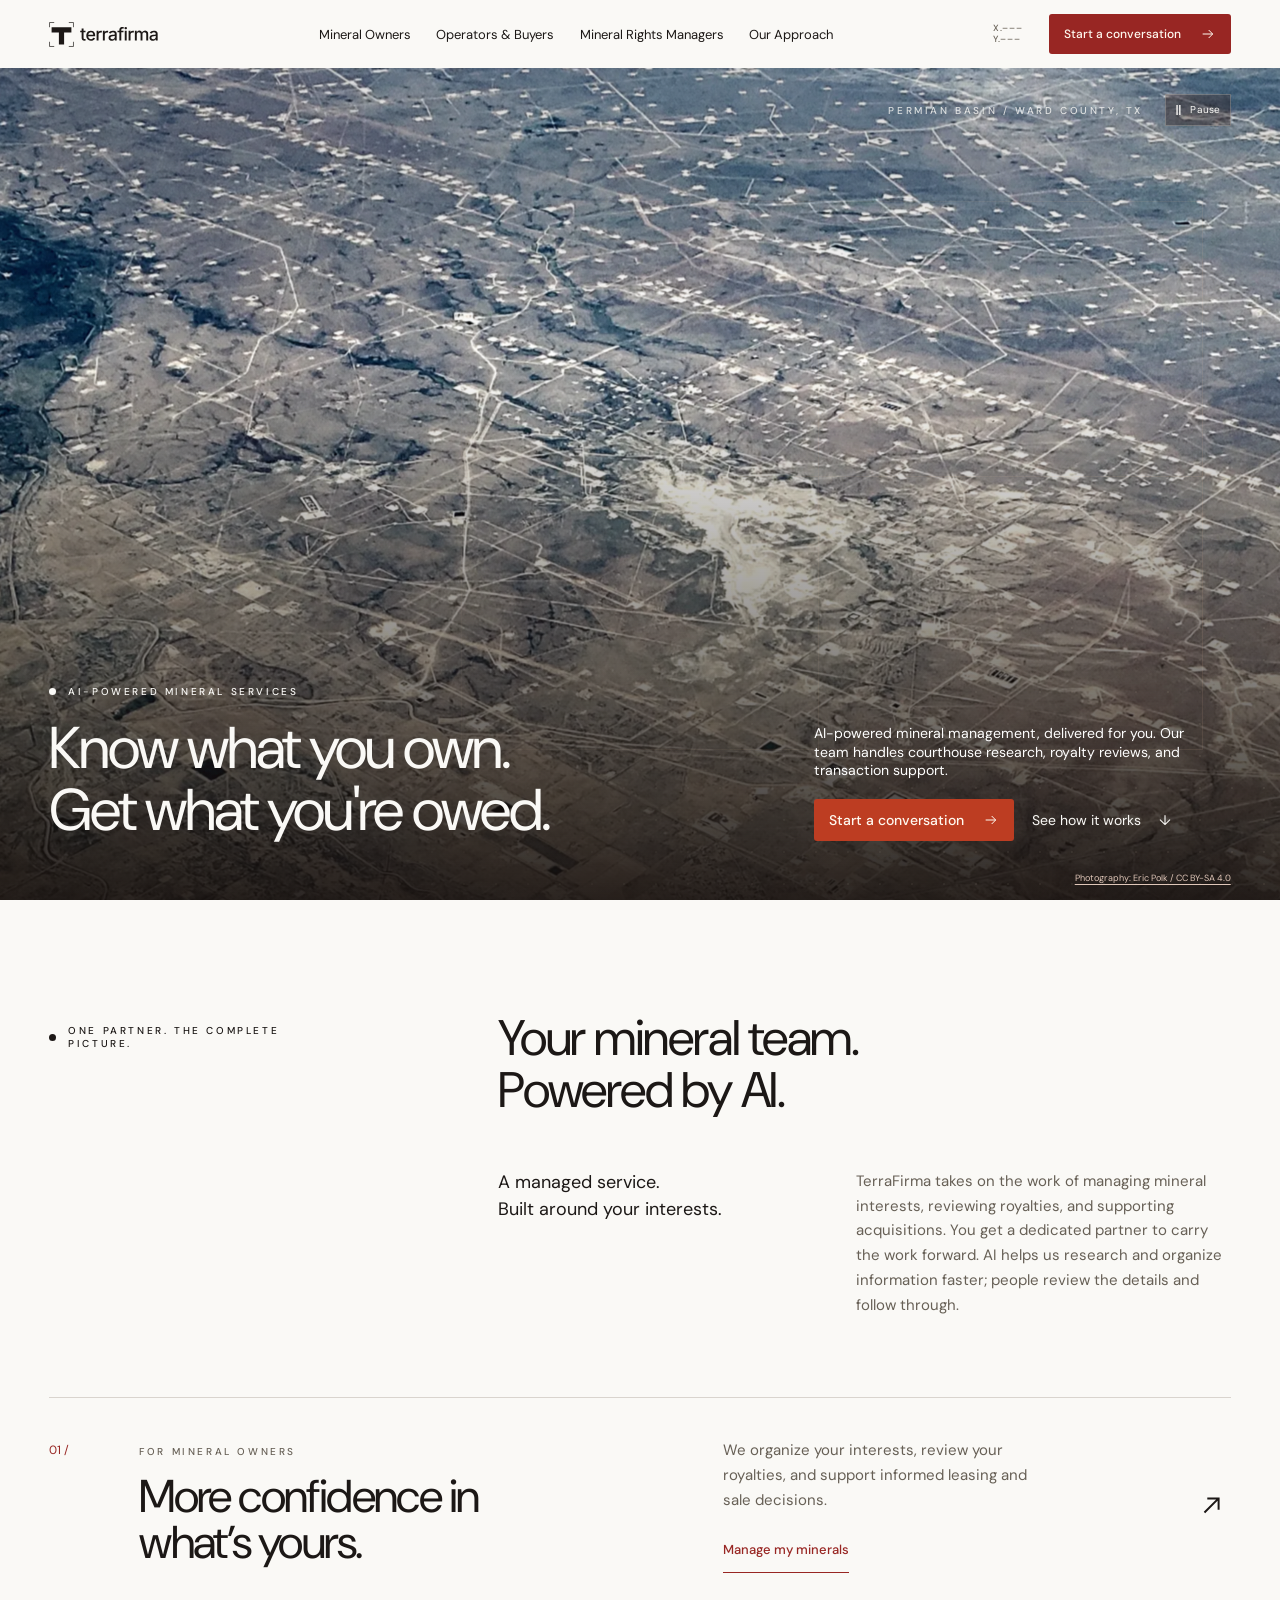
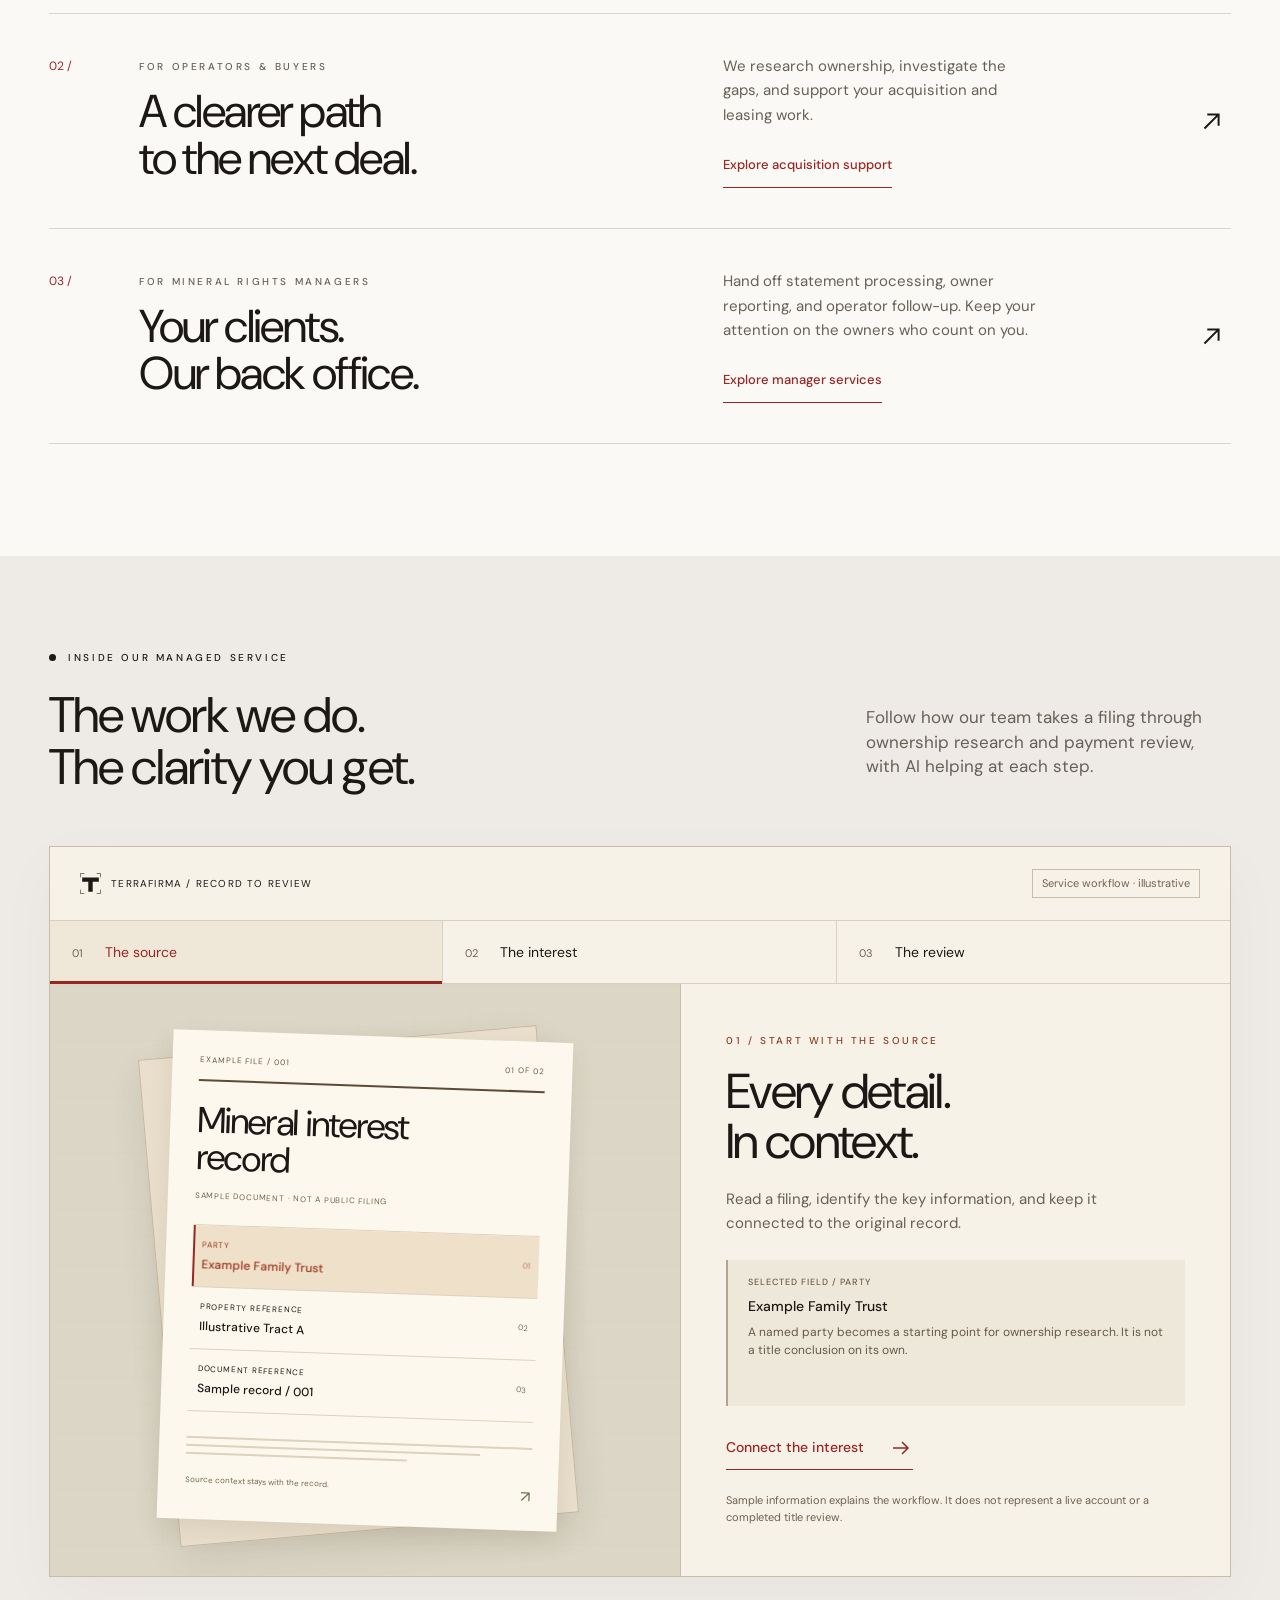
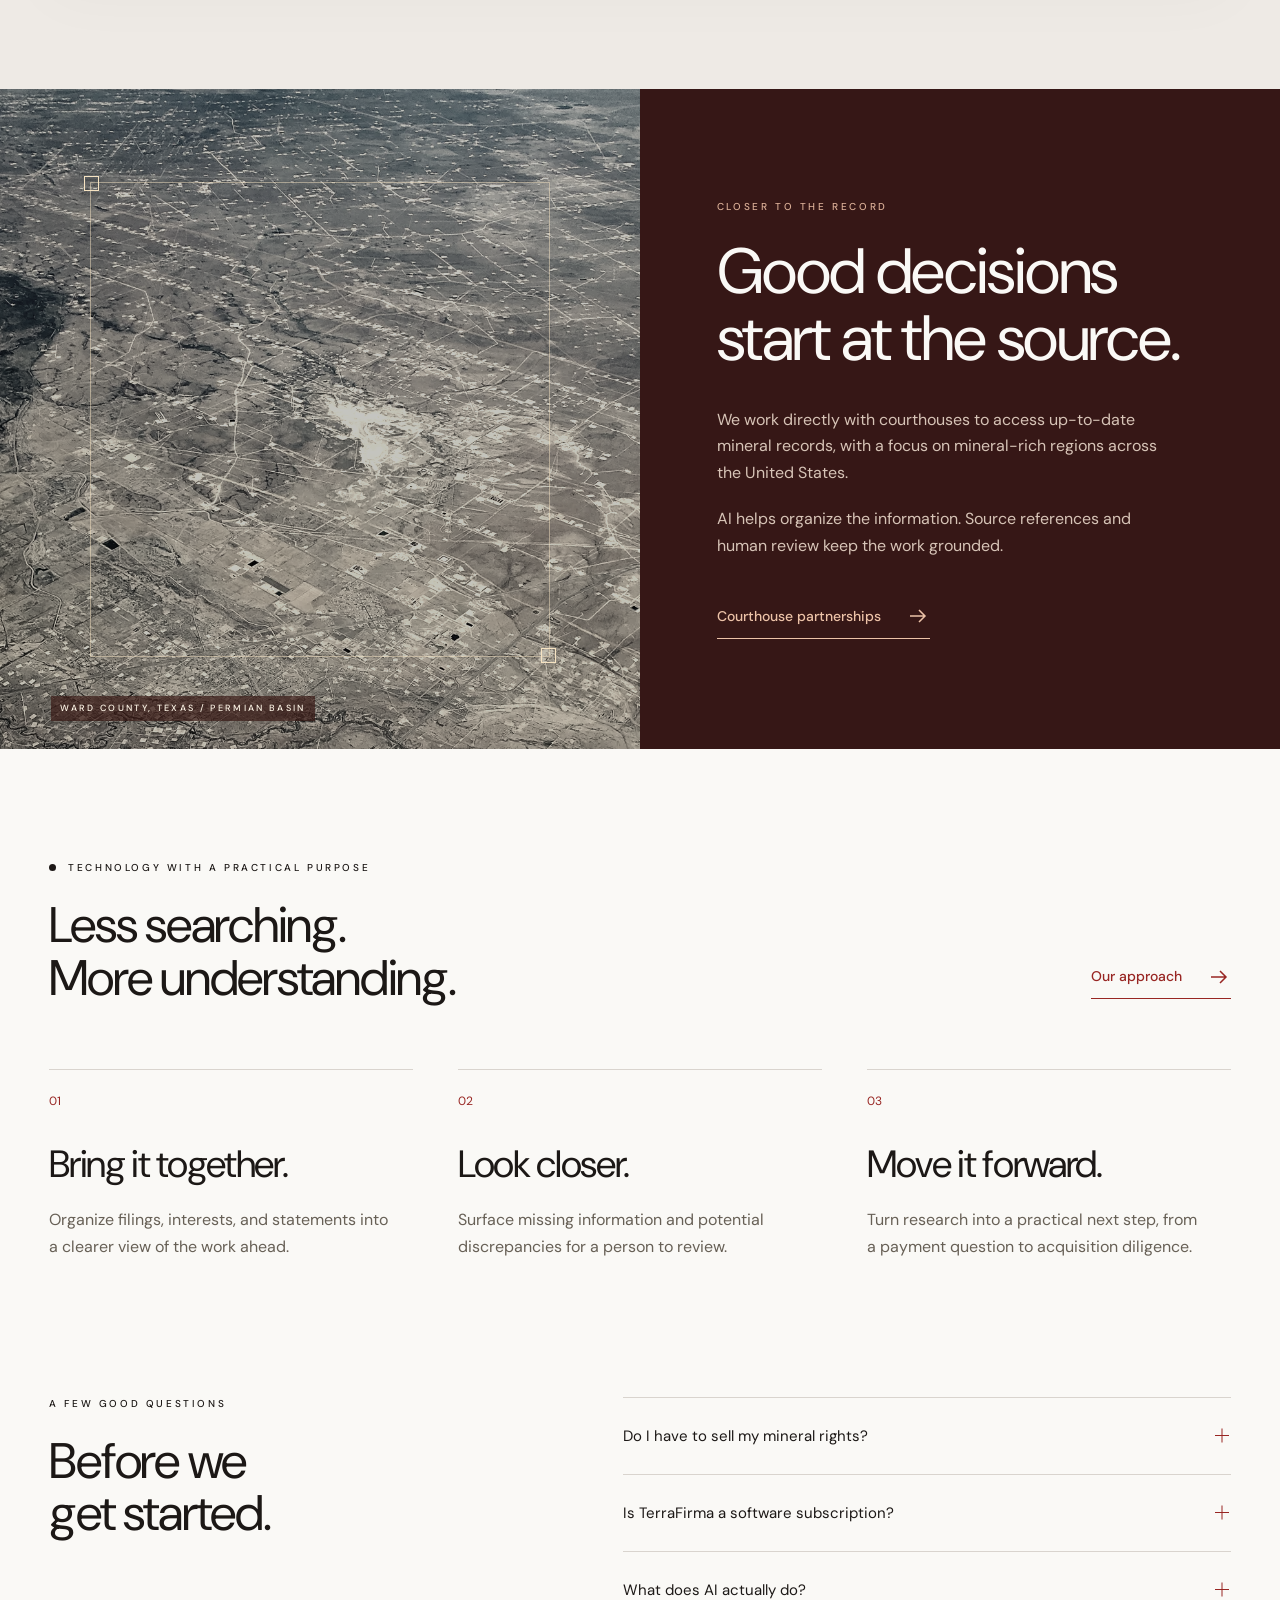
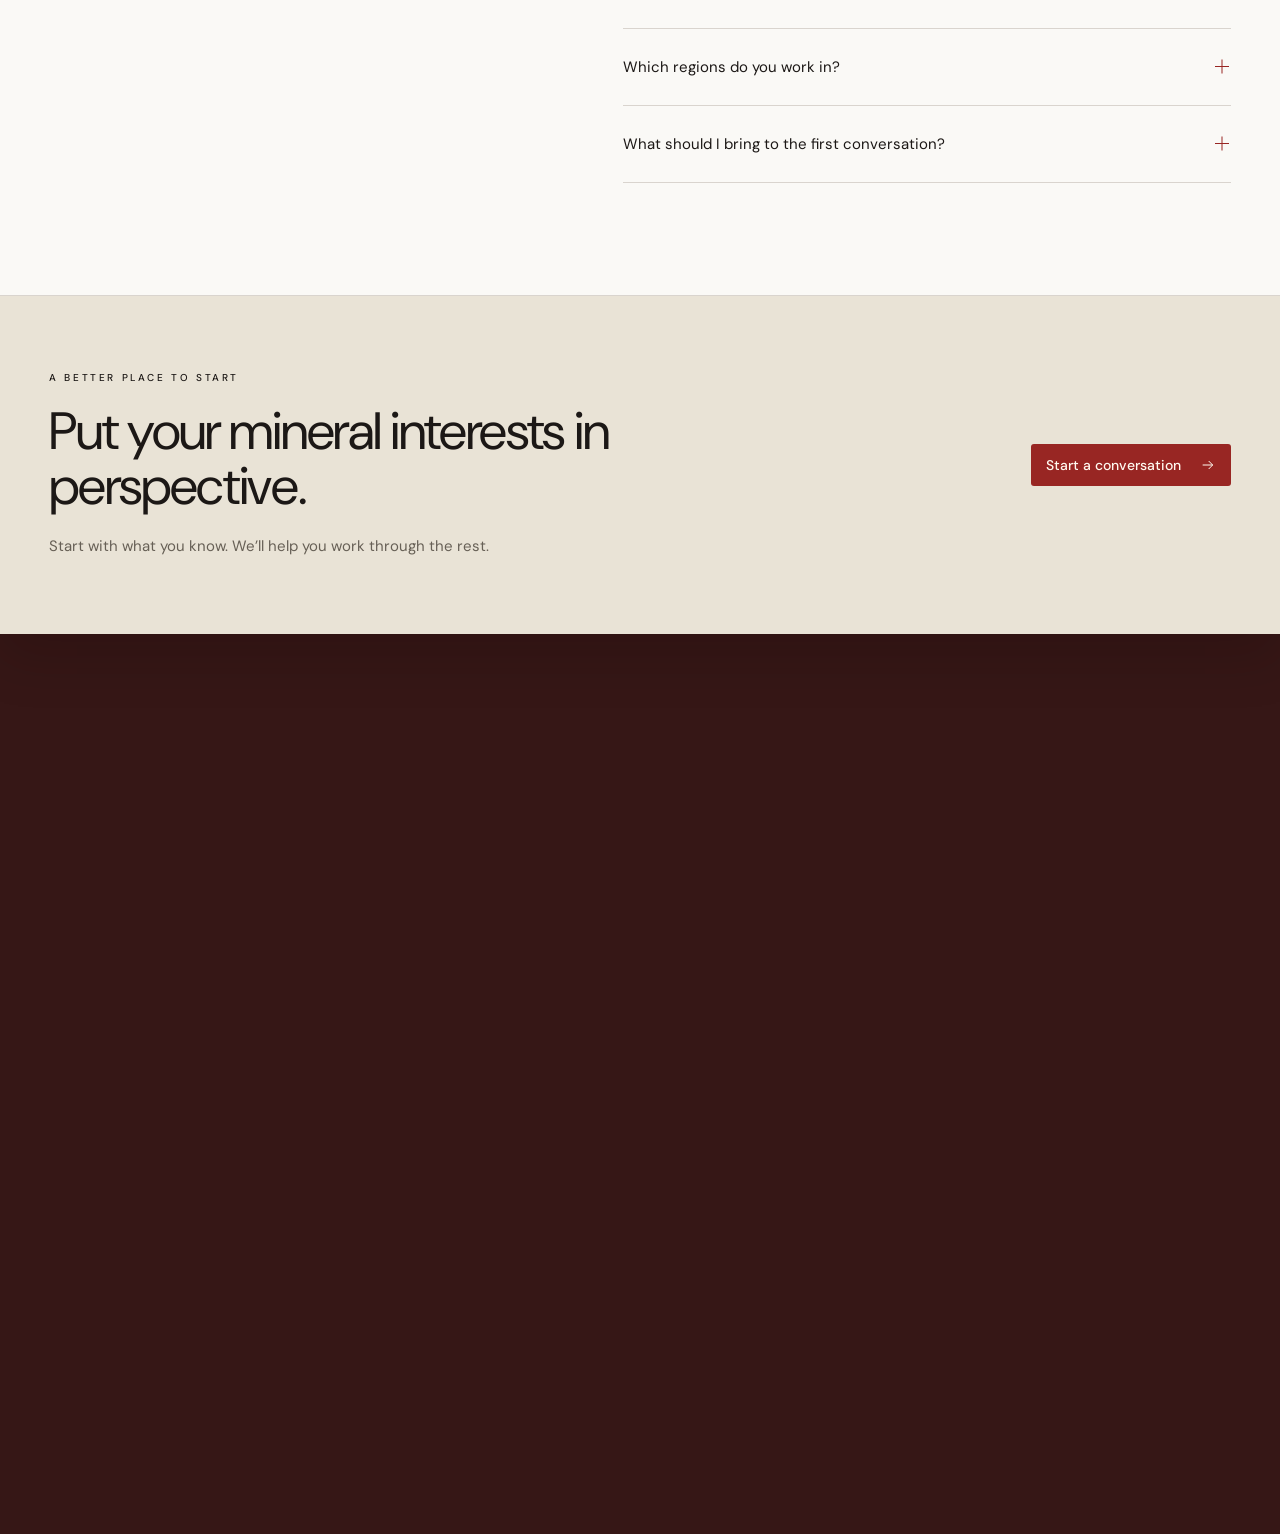
==== commit d3d9c15c: "Add mineral rights manager back-office services and inquiry path" ====
--- a/docs/index.html
+++ b/docs/index.html
@@ -1,6 +1,6 @@
-<!doctype html><html lang="en"><head><meta charset="utf-8"><meta name="viewport" content="width=device-width,initial-scale=1"><meta name="theme-color" content="#f4f1e8"><title>Mineral rights, understood | Terrafirma</title><meta name="description" content="AI-powered mineral management, delivered as a managed service. Our team handles courthouse research, royalty review, and transaction support."><link rel="canonical" href="https://basil-personal.github.io/terrafirma/"><meta property="og:title" content="Mineral rights, understood | Terrafirma"><meta property="og:description" content="AI-powered mineral management, delivered as a managed service. Our team handles courthouse research, royalty review, and transaction support."><meta property="og:type" content="website"><meta property="og:url" content="https://basil-personal.github.io/terrafirma/"><meta property="og:image" content="https://basil-personal.github.io/terrafirma/assets/social-card.png"><meta name="twitter:card" content="summary_large_image"><link rel="icon" href="assets/favicon.svg" type="image/svg+xml"><link rel="preload" href="assets/instrument-regular.woff" as="font" type="font/woff" crossorigin><link rel="preload" href="assets/inter-regular.woff" as="font" type="font/woff" crossorigin><link rel="stylesheet" href="style.css?v=20261104"><script src="site-config.js" defer></script><script src="script.js" defer></script></head><body id="top"><a class="skip-link" href="#main">Skip to content</a><header class="site-header"><a class="brand" href="./" aria-label="Terrafirma home"><svg class="survey-mark" viewBox="0 0 48 48" fill="none" aria-hidden="true"><path d="M5 10h38v10H29v23H19V20H5V10Z" fill="currentColor"/><path d="M1 1h9M1 1v9M47 1h-9M47 1v9M1 47h9M1 47v-9M47 47h-9M47 47v-9" stroke="currentColor" stroke-width="1.3"/></svg><span class="wordmark"><svg xmlns="http://www.w3.org/2000/svg" viewBox="0 0 9039 1650" fill="currentColor" aria-hidden="true"><g transform="translate(0 1550) scale(1 -1)"><path transform="translate(0 0)" d="M626 1118V939H20V1118ZM183 1384H403V302Q403 235 431.5 203.5Q460 172 525 172Q542 172 570.0 176.0Q598 180 618 184L657 8Q622 -4 582.0 -9.5Q542 -15 503 -15Q351 -15 267.0 63.5Q183 142 183 284Z"/><path transform="translate(622 0)" d="M630 -23Q465 -23 345.0 48.0Q225 119 160.5 248.0Q96 377 96 551Q96 723 159.5 854.0Q223 985 339.0 1058.5Q455 1132 611 1132Q707 1132 796.0 1100.5Q885 1069 956.0 1002.0Q1027 935 1068.5 828.5Q1110 722 1110 570V492H219V656H997L894 602Q894 705 862.0 783.5Q830 862 767.5 906.0Q705 950 611 950Q518 950 452.0 905.0Q386 860 351.5 786.5Q317 713 317 626V514Q317 399 356.5 319.5Q396 240 467.0 199.5Q538 159 632 159Q694 159 744.0 176.5Q794 194 830.5 229.5Q867 265 886 317L1093 268Q1066 182 1002.5 116.0Q939 50 844.5 13.5Q750 -23 630 -23Z"/><path transform="translate(1750 0)" d="M148 0V1118H361V938H373Q404 1030 481.0 1082.0Q558 1134 656 1134Q677 1134 704.0 1132.5Q731 1131 749 1128V918Q737 922 703.0 926.0Q669 930 634 930Q558 930 497.0 898.0Q436 866 402.0 809.5Q368 753 368 679V0Z"/><path transform="translate(2467 0)" d="M148 0V1118H361V938H373Q404 1030 481.0 1082.0Q558 1134 656 1134Q677 1134 704.0 1132.5Q731 1131 749 1128V918Q737 922 703.0 926.0Q669 930 634 930Q558 930 497.0 898.0Q436 866 402.0 809.5Q368 753 368 679V0Z"/><path transform="translate(3184 0)" d="M461 -25Q355 -25 269.0 14.5Q183 54 133.0 130.0Q83 206 83 316Q83 411 119.5 472.0Q156 533 218.5 569.0Q281 605 357.5 623.0Q434 641 513 650Q612 662 674.0 669.5Q736 677 765.5 694.5Q795 712 795 751V757Q795 820 771.0 863.0Q747 906 699.5 929.5Q652 953 581 953Q508 953 455.5 930.5Q403 908 370.5 873.0Q338 838 322 800L115 854Q153 954 224.0 1015.0Q295 1076 387.0 1104.0Q479 1132 577 1132Q645 1132 721.0 1116.0Q797 1100 864.0 1058.0Q931 1016 973.0 940.0Q1015 864 1015 742V0H802V153H791Q769 110 726.0 69.0Q683 28 617.5 1.5Q552 -25 461 -25ZM510 152Q600 152 664.0 187.0Q728 222 762.0 280.0Q796 338 796 403V546Q784 534 750.5 524.5Q717 515 674.0 507.5Q631 500 591.0 495.0Q551 490 525 487Q463 479 411.5 460.0Q360 441 329.5 406.0Q299 371 299 313Q299 260 326.5 224.0Q354 188 401.0 170.0Q448 152 510 152Z"/><path transform="translate(4272 0)" d="M702 1118V939H20V1118ZM232 0V1246Q232 1350 278.5 1420.0Q325 1490 401.0 1525.0Q477 1560 565 1560Q632 1560 679.5 1549.0Q727 1538 749 1530L698 1352Q682 1357 658.5 1362.5Q635 1368 600 1368Q522 1368 487.0 1329.0Q452 1290 452 1216V0Z"/><path transform="translate(4974 0)" d="M148 0V1118H368V0ZM259 1289Q202 1289 161.5 1327.0Q121 1365 121 1419Q121 1474 161.5 1512.0Q202 1550 259 1550Q316 1550 357.0 1512.0Q398 1474 398 1419Q398 1365 357.0 1327.0Q316 1289 259 1289Z"/><path transform="translate(5415 0)" d="M148 0V1118H361V938H373Q404 1030 481.0 1082.0Q558 1134 656 1134Q677 1134 704.0 1132.5Q731 1131 749 1128V918Q737 922 703.0 926.0Q669 930 634 930Q558 930 497.0 898.0Q436 866 402.0 809.5Q368 753 368 679V0Z"/><path transform="translate(6132 0)" d="M148 0V1118H357L363 859H346Q370 954 420.0 1015.0Q470 1076 537.0 1106.5Q604 1137 677 1137Q799 1137 874.0 1061.5Q949 986 975 851H947Q969 943 1023.0 1007.0Q1077 1071 1153.5 1104.0Q1230 1137 1317 1137Q1416 1137 1496.5 1094.0Q1577 1051 1624.0 966.0Q1671 881 1671 754V0H1451V732Q1451 844 1388.5 894.0Q1326 944 1241 944Q1172 944 1122.0 915.0Q1072 886 1045.0 834.5Q1018 783 1018 716V0H801V746Q801 836 743.5 890.0Q686 944 597 944Q536 944 483.5 915.5Q431 887 399.5 831.5Q368 776 368 695V0Z"/><path transform="translate(7876 0)" d="M461 -25Q355 -25 269.0 14.5Q183 54 133.0 130.0Q83 206 83 316Q83 411 119.5 472.0Q156 533 218.5 569.0Q281 605 357.5 623.0Q434 641 513 650Q612 662 674.0 669.5Q736 677 765.5 694.5Q795 712 795 751V757Q795 820 771.0 863.0Q747 906 699.5 929.5Q652 953 581 953Q508 953 455.5 930.5Q403 908 370.5 873.0Q338 838 322 800L115 854Q153 954 224.0 1015.0Q295 1076 387.0 1104.0Q479 1132 577 1132Q645 1132 721.0 1116.0Q797 1100 864.0 1058.0Q931 1016 973.0 940.0Q1015 864 1015 742V0H802V153H791Q769 110 726.0 69.0Q683 28 617.5 1.5Q552 -25 461 -25ZM510 152Q600 152 664.0 187.0Q728 222 762.0 280.0Q796 338 796 403V546Q784 534 750.5 524.5Q717 515 674.0 507.5Q631 500 591.0 495.0Q551 490 525 487Q463 479 411.5 460.0Q360 441 329.5 406.0Q299 371 299 313Q299 260 326.5 224.0Q354 188 401.0 170.0Q448 152 510 152Z"/></g></svg></span></a><nav class="desktop-nav" aria-label="Main navigation"><a href="owners/" >Mineral Owners</a><a href="operators/" >Operators & Buyers</a><a href="approach/" >Our Approach</a></nav><a class="button " href="contact/"><span>Start a conversation</span><svg class="arrow" viewBox="0 0 24 24" fill="none" aria-hidden="true"><path d="M4 12h15m-6-6 6 6-6 6" stroke="currentColor" stroke-width="1.5"/></svg></a><button class="menu-toggle" aria-label="Open navigation" aria-expanded="false" aria-controls="mobile-menu"><span></span><span></span></button><div class="scroll-progress" aria-hidden="true"></div></header><nav id="mobile-menu" class="mobile-menu" aria-label="Mobile navigation" hidden><a href="owners/" >Mineral Owners</a><a href="operators/" >Operators & Buyers</a><a href="approach/" >Our Approach</a><a href="courthouse-partners/">Courthouse Partnerships</a><a href="contact/">Start a conversation <svg class="arrow" viewBox="0 0 24 24" fill="none" aria-hidden="true"><path d="M4 12h15m-6-6 6 6-6 6" stroke="currentColor" stroke-width="1.5"/></svg></a></nav><main id="main" class="page-shell"><section class="hero"><picture class="hero-picture"><source media="(max-width:720px)" srcset="assets/ward-county-1000.webp"><img src="assets/ward-county-1800.webp" width="1800" height="2098" alt="Aerial view of oil fields in Ward County, Texas, in the Permian Basin" fetchpriority="high"></picture><div class="hero-shade"></div><div class="hero-grid" aria-hidden="true"><i></i><i></i><i></i></div><div class="hero-topline"><span class="eyebrow">AI-POWERED MINERAL SERVICES</span><div class="hero-scene-tools"><span class="eyebrow hero-location">PERMIAN BASIN / WARD COUNTY, TX</span><button class="motion-toggle" type="button" aria-label="Pause background motion" aria-pressed="false"><span aria-hidden="true">Ⅱ</span><span class="motion-label">Pause</span></button></div></div><h1><span>Know what you own.</span><span>Get what you're owed.</span></h1><div class="hero-lower"><a class="hero-scroll" href="#services" aria-label="Explore Terrafirma services"><span>BUILT FROM THE GROUND UP</span><span class="scroll-line"></span><span>↓</span></a><div class="hero-description"><p>AI-powered mineral management, delivered for you. Our team handles courthouse research, royalty reviews, and transaction support.</p><div class="hero-actions"><a class="button " href="contact/"><span>Start a conversation</span><svg class="arrow" viewBox="0 0 24 24" fill="none" aria-hidden="true"><path d="M4 12h15m-6-6 6 6-6 6" stroke="currentColor" stroke-width="1.5"/></svg></a><a class="quiet-link" href="#how-it-works">See how it works <span>↓</span></a></div></div></div><a class="photo-credit" href="credits/">Photography: Eric Polk / CC BY-SA 4.0</a></section>
-    <section class="service-intro section" id="services"><div class="section-heading"><span class="eyebrow">ONE PARTNER. THE COMPLETE PICTURE.</span><h2>Your mineral team.<br>Powered by AI.</h2></div><div class="intro-copy"><p>A managed service.<br>Built around your interests.</p><p>TerraFirma takes on the work of managing mineral interests, reviewing royalties, and supporting acquisitions. You get a dedicated partner to carry the work forward. AI helps us research and organize information faster; people review the details and follow through.</p></div><div class="audience-rows"><a class="audience-row" href="owners/"><span class="row-number">01 /</span><div><span class="eyebrow">FOR MINERAL OWNERS</span><h3>More confidence in<br>what’s yours.</h3></div><div class="audience-detail"><p>We organize your interests, review your royalties, and support informed leasing and sale decisions.</p><span class="text-link">Manage my minerals <svg class="arrow" viewBox="0 0 24 24" fill="none" aria-hidden="true"><path d="M4 12h15m-6-6 6 6-6 6" stroke="currentColor" stroke-width="1.5"/></svg></span></div><span class="row-arrow"><svg class="arrow" viewBox="0 0 24 24" fill="none" aria-hidden="true"><path d="M4 12h15m-6-6 6 6-6 6" stroke="currentColor" stroke-width="1.5"/></svg></span></a><a class="audience-row" href="operators/"><span class="row-number">02 /</span><div><span class="eyebrow">FOR OPERATORS & BUYERS</span><h3>A clearer path<br>to the next deal.</h3></div><div class="audience-detail"><p>We research ownership, investigate the gaps, and support your acquisition and leasing work.</p><span class="text-link">Explore acquisition support <svg class="arrow" viewBox="0 0 24 24" fill="none" aria-hidden="true"><path d="M4 12h15m-6-6 6 6-6 6" stroke="currentColor" stroke-width="1.5"/></svg></span></div><span class="row-arrow"><svg class="arrow" viewBox="0 0 24 24" fill="none" aria-hidden="true"><path d="M4 12h15m-6-6 6 6-6 6" stroke="currentColor" stroke-width="1.5"/></svg></span></a></div></section>
+<!doctype html><html lang="en"><head><meta charset="utf-8"><meta name="viewport" content="width=device-width,initial-scale=1"><meta name="theme-color" content="#f4f1e8"><title>Mineral rights, understood | Terrafirma</title><meta name="description" content="AI-powered mineral management, delivered as a managed service. Our team handles courthouse research, royalty review, and transaction support."><link rel="canonical" href="https://basil-personal.github.io/terrafirma/"><meta property="og:title" content="Mineral rights, understood | Terrafirma"><meta property="og:description" content="AI-powered mineral management, delivered as a managed service. Our team handles courthouse research, royalty review, and transaction support."><meta property="og:type" content="website"><meta property="og:url" content="https://basil-personal.github.io/terrafirma/"><meta property="og:image" content="https://basil-personal.github.io/terrafirma/assets/social-card.png"><meta name="twitter:card" content="summary_large_image"><link rel="icon" href="assets/favicon.svg" type="image/svg+xml"><link rel="preload" href="assets/instrument-regular.woff" as="font" type="font/woff" crossorigin><link rel="preload" href="assets/inter-regular.woff" as="font" type="font/woff" crossorigin><link rel="stylesheet" href="style.css?v=20261104"><script src="site-config.js" defer></script><script src="script.js" defer></script></head><body id="top"><a class="skip-link" href="#main">Skip to content</a><header class="site-header"><a class="brand" href="./" aria-label="Terrafirma home"><svg class="survey-mark" viewBox="0 0 48 48" fill="none" aria-hidden="true"><path d="M5 10h38v10H29v23H19V20H5V10Z" fill="currentColor"/><path d="M1 1h9M1 1v9M47 1h-9M47 1v9M1 47h9M1 47v-9M47 47h-9M47 47v-9" stroke="currentColor" stroke-width="1.3"/></svg><span class="wordmark"><svg xmlns="http://www.w3.org/2000/svg" viewBox="0 0 9039 1650" fill="currentColor" aria-hidden="true"><g transform="translate(0 1550) scale(1 -1)"><path transform="translate(0 0)" d="M626 1118V939H20V1118ZM183 1384H403V302Q403 235 431.5 203.5Q460 172 525 172Q542 172 570.0 176.0Q598 180 618 184L657 8Q622 -4 582.0 -9.5Q542 -15 503 -15Q351 -15 267.0 63.5Q183 142 183 284Z"/><path transform="translate(622 0)" d="M630 -23Q465 -23 345.0 48.0Q225 119 160.5 248.0Q96 377 96 551Q96 723 159.5 854.0Q223 985 339.0 1058.5Q455 1132 611 1132Q707 1132 796.0 1100.5Q885 1069 956.0 1002.0Q1027 935 1068.5 828.5Q1110 722 1110 570V492H219V656H997L894 602Q894 705 862.0 783.5Q830 862 767.5 906.0Q705 950 611 950Q518 950 452.0 905.0Q386 860 351.5 786.5Q317 713 317 626V514Q317 399 356.5 319.5Q396 240 467.0 199.5Q538 159 632 159Q694 159 744.0 176.5Q794 194 830.5 229.5Q867 265 886 317L1093 268Q1066 182 1002.5 116.0Q939 50 844.5 13.5Q750 -23 630 -23Z"/><path transform="translate(1750 0)" d="M148 0V1118H361V938H373Q404 1030 481.0 1082.0Q558 1134 656 1134Q677 1134 704.0 1132.5Q731 1131 749 1128V918Q737 922 703.0 926.0Q669 930 634 930Q558 930 497.0 898.0Q436 866 402.0 809.5Q368 753 368 679V0Z"/><path transform="translate(2467 0)" d="M148 0V1118H361V938H373Q404 1030 481.0 1082.0Q558 1134 656 1134Q677 1134 704.0 1132.5Q731 1131 749 1128V918Q737 922 703.0 926.0Q669 930 634 930Q558 930 497.0 898.0Q436 866 402.0 809.5Q368 753 368 679V0Z"/><path transform="translate(3184 0)" d="M461 -25Q355 -25 269.0 14.5Q183 54 133.0 130.0Q83 206 83 316Q83 411 119.5 472.0Q156 533 218.5 569.0Q281 605 357.5 623.0Q434 641 513 650Q612 662 674.0 669.5Q736 677 765.5 694.5Q795 712 795 751V757Q795 820 771.0 863.0Q747 906 699.5 929.5Q652 953 581 953Q508 953 455.5 930.5Q403 908 370.5 873.0Q338 838 322 800L115 854Q153 954 224.0 1015.0Q295 1076 387.0 1104.0Q479 1132 577 1132Q645 1132 721.0 1116.0Q797 1100 864.0 1058.0Q931 1016 973.0 940.0Q1015 864 1015 742V0H802V153H791Q769 110 726.0 69.0Q683 28 617.5 1.5Q552 -25 461 -25ZM510 152Q600 152 664.0 187.0Q728 222 762.0 280.0Q796 338 796 403V546Q784 534 750.5 524.5Q717 515 674.0 507.5Q631 500 591.0 495.0Q551 490 525 487Q463 479 411.5 460.0Q360 441 329.5 406.0Q299 371 299 313Q299 260 326.5 224.0Q354 188 401.0 170.0Q448 152 510 152Z"/><path transform="translate(4272 0)" d="M702 1118V939H20V1118ZM232 0V1246Q232 1350 278.5 1420.0Q325 1490 401.0 1525.0Q477 1560 565 1560Q632 1560 679.5 1549.0Q727 1538 749 1530L698 1352Q682 1357 658.5 1362.5Q635 1368 600 1368Q522 1368 487.0 1329.0Q452 1290 452 1216V0Z"/><path transform="translate(4974 0)" d="M148 0V1118H368V0ZM259 1289Q202 1289 161.5 1327.0Q121 1365 121 1419Q121 1474 161.5 1512.0Q202 1550 259 1550Q316 1550 357.0 1512.0Q398 1474 398 1419Q398 1365 357.0 1327.0Q316 1289 259 1289Z"/><path transform="translate(5415 0)" d="M148 0V1118H361V938H373Q404 1030 481.0 1082.0Q558 1134 656 1134Q677 1134 704.0 1132.5Q731 1131 749 1128V918Q737 922 703.0 926.0Q669 930 634 930Q558 930 497.0 898.0Q436 866 402.0 809.5Q368 753 368 679V0Z"/><path transform="translate(6132 0)" d="M148 0V1118H357L363 859H346Q370 954 420.0 1015.0Q470 1076 537.0 1106.5Q604 1137 677 1137Q799 1137 874.0 1061.5Q949 986 975 851H947Q969 943 1023.0 1007.0Q1077 1071 1153.5 1104.0Q1230 1137 1317 1137Q1416 1137 1496.5 1094.0Q1577 1051 1624.0 966.0Q1671 881 1671 754V0H1451V732Q1451 844 1388.5 894.0Q1326 944 1241 944Q1172 944 1122.0 915.0Q1072 886 1045.0 834.5Q1018 783 1018 716V0H801V746Q801 836 743.5 890.0Q686 944 597 944Q536 944 483.5 915.5Q431 887 399.5 831.5Q368 776 368 695V0Z"/><path transform="translate(7876 0)" d="M461 -25Q355 -25 269.0 14.5Q183 54 133.0 130.0Q83 206 83 316Q83 411 119.5 472.0Q156 533 218.5 569.0Q281 605 357.5 623.0Q434 641 513 650Q612 662 674.0 669.5Q736 677 765.5 694.5Q795 712 795 751V757Q795 820 771.0 863.0Q747 906 699.5 929.5Q652 953 581 953Q508 953 455.5 930.5Q403 908 370.5 873.0Q338 838 322 800L115 854Q153 954 224.0 1015.0Q295 1076 387.0 1104.0Q479 1132 577 1132Q645 1132 721.0 1116.0Q797 1100 864.0 1058.0Q931 1016 973.0 940.0Q1015 864 1015 742V0H802V153H791Q769 110 726.0 69.0Q683 28 617.5 1.5Q552 -25 461 -25ZM510 152Q600 152 664.0 187.0Q728 222 762.0 280.0Q796 338 796 403V546Q784 534 750.5 524.5Q717 515 674.0 507.5Q631 500 591.0 495.0Q551 490 525 487Q463 479 411.5 460.0Q360 441 329.5 406.0Q299 371 299 313Q299 260 326.5 224.0Q354 188 401.0 170.0Q448 152 510 152Z"/></g></svg></span></a><nav class="desktop-nav" aria-label="Main navigation"><a href="owners/" >Mineral Owners</a><a href="operators/" >Operators & Buyers</a><a href="managers/" >Mineral Rights Managers</a><a href="approach/" >Our Approach</a></nav><a class="button " href="contact/"><span>Start a conversation</span><svg class="arrow" viewBox="0 0 24 24" fill="none" aria-hidden="true"><path d="M4 12h15m-6-6 6 6-6 6" stroke="currentColor" stroke-width="1.5"/></svg></a><button class="menu-toggle" aria-label="Open navigation" aria-expanded="false" aria-controls="mobile-menu"><span></span><span></span></button><div class="scroll-progress" aria-hidden="true"></div></header><nav id="mobile-menu" class="mobile-menu" aria-label="Mobile navigation" hidden><a href="owners/" >Mineral Owners</a><a href="operators/" >Operators & Buyers</a><a href="managers/" >Mineral Rights Managers</a><a href="approach/" >Our Approach</a><a href="courthouse-partners/">Courthouse Partnerships</a><a href="contact/">Start a conversation <svg class="arrow" viewBox="0 0 24 24" fill="none" aria-hidden="true"><path d="M4 12h15m-6-6 6 6-6 6" stroke="currentColor" stroke-width="1.5"/></svg></a></nav><main id="main" class="page-shell"><section class="hero"><picture class="hero-picture"><source media="(max-width:720px)" srcset="assets/ward-county-1000.webp"><img src="assets/ward-county-1800.webp" width="1800" height="2098" alt="Aerial view of oil fields in Ward County, Texas, in the Permian Basin" fetchpriority="high"></picture><div class="hero-shade"></div><div class="hero-grid" aria-hidden="true"><i></i><i></i><i></i></div><div class="hero-topline"><span class="eyebrow">AI-POWERED MINERAL SERVICES</span><div class="hero-scene-tools"><span class="eyebrow hero-location">PERMIAN BASIN / WARD COUNTY, TX</span><button class="motion-toggle" type="button" aria-label="Pause background motion" aria-pressed="false"><span aria-hidden="true">Ⅱ</span><span class="motion-label">Pause</span></button></div></div><h1><span>Know what you own.</span><span>Get what you're owed.</span></h1><div class="hero-lower"><a class="hero-scroll" href="#services" aria-label="Explore Terrafirma services"><span>BUILT FROM THE GROUND UP</span><span class="scroll-line"></span><span>↓</span></a><div class="hero-description"><p>AI-powered mineral management, delivered for you. Our team handles courthouse research, royalty reviews, and transaction support.</p><div class="hero-actions"><a class="button " href="contact/"><span>Start a conversation</span><svg class="arrow" viewBox="0 0 24 24" fill="none" aria-hidden="true"><path d="M4 12h15m-6-6 6 6-6 6" stroke="currentColor" stroke-width="1.5"/></svg></a><a class="quiet-link" href="#how-it-works">See how it works <span>↓</span></a></div></div></div><a class="photo-credit" href="credits/">Photography: Eric Polk / CC BY-SA 4.0</a></section>
+    <section class="service-intro section" id="services"><div class="section-heading"><span class="eyebrow">ONE PARTNER. THE COMPLETE PICTURE.</span><h2>Your mineral team.<br>Powered by AI.</h2></div><div class="intro-copy"><p>A managed service.<br>Built around your interests.</p><p>TerraFirma takes on the work of managing mineral interests, reviewing royalties, and supporting acquisitions. You get a dedicated partner to carry the work forward. AI helps us research and organize information faster; people review the details and follow through.</p></div><div class="audience-rows"><a class="audience-row" href="owners/"><span class="row-number">01 /</span><div><span class="eyebrow">FOR MINERAL OWNERS</span><h3>More confidence in<br>what’s yours.</h3></div><div class="audience-detail"><p>We organize your interests, review your royalties, and support informed leasing and sale decisions.</p><span class="text-link">Manage my minerals <svg class="arrow" viewBox="0 0 24 24" fill="none" aria-hidden="true"><path d="M4 12h15m-6-6 6 6-6 6" stroke="currentColor" stroke-width="1.5"/></svg></span></div><span class="row-arrow"><svg class="arrow" viewBox="0 0 24 24" fill="none" aria-hidden="true"><path d="M4 12h15m-6-6 6 6-6 6" stroke="currentColor" stroke-width="1.5"/></svg></span></a><a class="audience-row" href="operators/"><span class="row-number">02 /</span><div><span class="eyebrow">FOR OPERATORS & BUYERS</span><h3>A clearer path<br>to the next deal.</h3></div><div class="audience-detail"><p>We research ownership, investigate the gaps, and support your acquisition and leasing work.</p><span class="text-link">Explore acquisition support <svg class="arrow" viewBox="0 0 24 24" fill="none" aria-hidden="true"><path d="M4 12h15m-6-6 6 6-6 6" stroke="currentColor" stroke-width="1.5"/></svg></span></div><span class="row-arrow"><svg class="arrow" viewBox="0 0 24 24" fill="none" aria-hidden="true"><path d="M4 12h15m-6-6 6 6-6 6" stroke="currentColor" stroke-width="1.5"/></svg></span></a><a class="audience-row" href="managers/"><span class="row-number">03 /</span><div><span class="eyebrow">FOR MINERAL RIGHTS MANAGERS</span><h3>Your clients.<br>Our back office.</h3></div><div class="audience-detail"><p>Hand off statement processing, owner reporting, and operator follow-up. Keep your attention on the owners who count on you.</p><span class="text-link">Explore manager services <svg class="arrow" viewBox="0 0 24 24" fill="none" aria-hidden="true"><path d="M4 12h15m-6-6 6 6-6 6" stroke="currentColor" stroke-width="1.5"/></svg></span></div><span class="row-arrow"><svg class="arrow" viewBox="0 0 24 24" fill="none" aria-hidden="true"><path d="M4 12h15m-6-6 6 6-6 6" stroke="currentColor" stroke-width="1.5"/></svg></span></a></div></section>
     <section class="workflow-section section" id="how-it-works"><div class="section-heading"><div><span class="eyebrow">INSIDE OUR MANAGED SERVICE</span><h2>The work we do.<br>The clarity you get.</h2></div><p>Follow how our team takes a filing through ownership research and payment review, with AI helping at each step.</p></div><div class="walkthrough" data-step="0"><div class="walkthrough-top"><span class="mini-brand"><svg class="survey-mark" viewBox="0 0 48 48" fill="none" aria-hidden="true"><path d="M5 10h38v10H29v23H19V20H5V10Z" fill="currentColor"/><path d="M1 1h9M1 1v9M47 1h-9M47 1v9M1 47h9M1 47v-9M47 47h-9M47 47v-9" stroke="currentColor" stroke-width="1.3"/></svg> TERRAFIRMA / RECORD TO REVIEW</span><span class="sample-label">Service workflow · illustrative</span></div><div class="walk-tabs" role="tablist" aria-label="Record walkthrough"><button id="step-tab-0" role="tab" aria-selected="true" aria-controls="walk-panel" data-step="0"><span>01</span> The source</button><button id="step-tab-1" role="tab" aria-selected="false" aria-controls="walk-panel" tabindex="-1" data-step="1"><span>02</span> The interest</button><button id="step-tab-2" role="tab" aria-selected="false" aria-controls="walk-panel" tabindex="-1" data-step="2"><span>03</span> The review</button></div><div id="walk-panel" role="tabpanel" aria-labelledby="step-tab-0" tabindex="0"><div class="walk-visual"><div class="document-stage"><div class="document-under"></div><article class="sample-document"><div class="doc-meta"><span>EXAMPLE FILE / 001</span><span>01 OF 02</span></div><div class="doc-rule"></div><h3>Mineral interest<br>record</h3><p class="doc-disclaimer">SAMPLE DOCUMENT · NOT A PUBLIC FILING</p><div class="doc-fields"><button class="doc-field selected" data-field="owner" aria-pressed="true"><span>PARTY</span><strong>Example Family Trust</strong><span class="field-index">01</span></button><button class="doc-field" data-field="tract" aria-pressed="false"><span>PROPERTY REFERENCE</span><strong>Illustrative Tract A</strong><span class="field-index">02</span></button><button class="doc-field" data-field="record" aria-pressed="false"><span>DOCUMENT REFERENCE</span><strong>Sample record / 001</strong><span class="field-index">03</span></button></div><div class="doc-lines" aria-hidden="true"><i></i><i></i><i></i></div><div class="doc-foot">Source context stays with the record. <span>↗</span></div></article></div><div class="interest-stage" hidden><div class="interest-map"><svg viewBox="0 0 600 440" fill="none" aria-hidden="true"><defs><pattern id="parcelgrid" width="54" height="54" patternUnits="userSpaceOnUse"><path d="M54 0H0v54" stroke="currentColor" stroke-opacity=".13"/></pattern><pattern id="parcelhatch" width="9" height="9" patternUnits="userSpaceOnUse" patternTransform="rotate(45)"><path d="M0 0V9" stroke="#b74124" stroke-opacity=".55" stroke-width="2"/></pattern></defs><path fill="url(#parcelgrid)" d="M0 0h600v440H0z"/><g stroke="currentColor" stroke-opacity=".4"><path d="M0 107h600M0 329h600M90 0v440M502 0v440"/><path d="M90 107h205v112H90zM295 107h207v112H295zM90 219h205v110H90zM295 219h207v110H295z"/></g><path d="M295 107h207v112H295z" fill="url(#parcelhatch)" stroke="#b74124" stroke-width="2"/><path d="M398 165V55h100" stroke="#b74124" stroke-width="1.5"/><circle cx="398" cy="165" r="6" fill="#b74124"/><circle cx="398" cy="165" r="16" stroke="#b74124"/><path d="M73 90h13m-13 0v13M519 90h-13m13 0v13M73 346h13m-13 0v-13M519 346h-13m13 0v-13" stroke="currentColor" stroke-width="1.5"/></svg></div><div class="interest-chip"><span class="eyebrow">CONNECTED INTEREST</span><strong>Example Family Trust</strong><span>Illustrative Tract A · Sample record / 001</span></div><div class="map-note">Diagram only. Not a surveyed boundary.</div></div><div class="review-stage" hidden><div class="review-slip"><span class="eyebrow">PAYMENT REVIEW / EXAMPLE</span><h3>A detail worth<br>a closer look.</h3><div class="decimal-row"><span>Expected payment decimal</span><strong>0.002500</strong></div><div class="decimal-row flagged"><span>Statement decimal</span><strong>0.002250</strong></div><div class="review-status"><span></span>Human review needed</div><p>Illustrative figures on a matched calculation basis. A flag for review, not proof of underpayment.</p></div></div></div><div class="walk-explainer" aria-live="polite"><span class="eyebrow" id="walk-kicker">01 / START WITH THE SOURCE</span><h3 id="walk-title">Every detail.<br>In context.</h3><p id="walk-copy">Read a filing, identify the key information, and keep it connected to the original record.</p><div class="insight-card"><span class="eyebrow" id="insight-label">SELECTED FIELD / PARTY</span><strong id="insight-value">Example Family Trust</strong><p id="insight-copy">A named party becomes a starting point for ownership research. It is not a title conclusion on its own.</p></div><button class="text-link" id="walk-next">Connect the interest <svg class="arrow" viewBox="0 0 24 24" fill="none" aria-hidden="true"><path d="M4 12h15m-6-6 6 6-6 6" stroke="currentColor" stroke-width="1.5"/></svg></button><p class="walk-note">Sample information explains the workflow. It does not represent a live account or a completed title review.</p></div></div></div></section>
     <section class="source-section"><div class="source-photo"><img src="assets/ward-county-1000.webp" width="1000" height="1166" alt="Roads and well pads across the Permian Basin in Ward County" loading="lazy"><span class="eyebrow">WARD COUNTY, TEXAS / PERMIAN BASIN</span><div class="photo-bracket" aria-hidden="true"></div></div><div class="source-copy"><span class="eyebrow">CLOSER TO THE RECORD</span><h2>Good decisions<br>start at the source.</h2><p>We work directly with courthouses to access up-to-date mineral records, with a focus on mineral-rich regions across the United States.</p><p>AI helps organize the information. Source references and human review keep the work grounded.</p><a class="text-link" href="courthouse-partners/">Courthouse partnerships <svg class="arrow" viewBox="0 0 24 24" fill="none" aria-hidden="true"><path d="M4 12h15m-6-6 6 6-6 6" stroke="currentColor" stroke-width="1.5"/></svg></a></div></section>
     <section class="principles section"><div class="section-heading"><div><span class="eyebrow">TECHNOLOGY WITH A PRACTICAL PURPOSE</span><h2>Less searching.<br>More understanding.</h2></div><a class="text-link" href="approach/">Our approach <svg class="arrow" viewBox="0 0 24 24" fill="none" aria-hidden="true"><path d="M4 12h15m-6-6 6 6-6 6" stroke="currentColor" stroke-width="1.5"/></svg></a></div><div class="principle-grid"><article><span class="principle-icon">01</span><h3>Bring it together.</h3><p>Organize filings, interests, and statements into a clearer view of the work ahead.</p></article><article><span class="principle-icon">02</span><h3>Look closer.</h3><p>Surface missing information and potential discrepancies for a person to review.</p></article><article><span class="principle-icon">03</span><h3>Move it forward.</h3><p>Turn research into a practical next step, from a payment question to acquisition diligence.</p></article></div></section>
-    <section class="faq section"><div><span class="eyebrow">A FEW GOOD QUESTIONS</span><h2>Before we<br>get started.</h2></div><div class="faq-list"><details><summary>Do I have to sell my mineral rights?<span class="plus" aria-hidden="true"></span></summary><div><p>No. Management starts with understanding and organizing what you own. If you choose to explore a lease or sale, transaction support is a separate part of the conversation.</p></div></details><details><summary>Is TerraFirma a software subscription?<span class="plus" aria-hidden="true"></span></summary><div><p>TerraFirma is a managed service. You engage our team to carry out mineral management, research, royalty review, or transaction support. We use AI in that work, and agree on the scope and deliverables with you up front.</p></div></details><details><summary>What does AI actually do?<span class="plus" aria-hidden="true"></span></summary><div><p>Our team uses AI to read documents, structure information, connect records, and flag questions faster. We review the findings, investigate exceptions, and help you act on what matters.</p></div></details><details><summary>Which regions do you work in?<span class="plus" aria-hidden="true"></span></summary><div><p>Our focus is mineral-rich regions across the United States, including the Permian Basin. Record availability and service scope are assessed county by county.</p></div></details><details><summary>What should I bring to the first conversation?<span class="plus" aria-hidden="true"></span></summary><div><p>Start with the counties involved, the type of interests or transaction, and what you want to understand. You do not need to have every document organized.</p></div></details></div></section><section class="inquiry-strip"><div><span class="eyebrow">A BETTER PLACE TO START</span><h2>Put your mineral interests in perspective.</h2><p>Start with what you know. We’ll help you work through the rest.</p></div><a class="button " href="contact/"><span>Start a conversation</span><svg class="arrow" viewBox="0 0 24 24" fill="none" aria-hidden="true"><path d="M4 12h15m-6-6 6 6-6 6" stroke="currentColor" stroke-width="1.5"/></svg></a></section></main><footer class="site-footer"><div class="footer-inner"><div class="footer-top"><div class="footer-prompt"><span class="eyebrow">THE NEXT CHAPTER STARTS HERE</span><a href="contact/">Let's get to work.<span class="circle-arrow"><svg class="arrow" viewBox="0 0 24 24" fill="none" aria-hidden="true"><path d="M4 12h15m-6-6 6 6-6 6" stroke="currentColor" stroke-width="1.5"/></svg></span></a></div><nav aria-label="Footer navigation"><a href="owners/">Mineral Owners</a><a href="operators/">Operators & Buyers</a><a href="courthouse-partners/">Courthouse Partnerships</a><a href="approach/">Our Approach</a><a href="contact/">Get in touch</a></nav></div><div class="footer-wordmark" aria-hidden="true"><svg xmlns="http://www.w3.org/2000/svg" viewBox="0 0 9039 1650" fill="currentColor" aria-hidden="true"><g transform="translate(0 1550) scale(1 -1)"><path transform="translate(0 0)" d="M626 1118V939H20V1118ZM183 1384H403V302Q403 235 431.5 203.5Q460 172 525 172Q542 172 570.0 176.0Q598 180 618 184L657 8Q622 -4 582.0 -9.5Q542 -15 503 -15Q351 -15 267.0 63.5Q183 142 183 284Z"/><path transform="translate(622 0)" d="M630 -23Q465 -23 345.0 48.0Q225 119 160.5 248.0Q96 377 96 551Q96 723 159.5 854.0Q223 985 339.0 1058.5Q455 1132 611 1132Q707 1132 796.0 1100.5Q885 1069 956.0 1002.0Q1027 935 1068.5 828.5Q1110 722 1110 570V492H219V656H997L894 602Q894 705 862.0 783.5Q830 862 767.5 906.0Q705 950 611 950Q518 950 452.0 905.0Q386 860 351.5 786.5Q317 713 317 626V514Q317 399 356.5 319.5Q396 240 467.0 199.5Q538 159 632 159Q694 159 744.0 176.5Q794 194 830.5 229.5Q867 265 886 317L1093 268Q1066 182 1002.5 116.0Q939 50 844.5 13.5Q750 -23 630 -23Z"/><path transform="translate(1750 0)" d="M148 0V1118H361V938H373Q404 1030 481.0 1082.0Q558 1134 656 1134Q677 1134 704.0 1132.5Q731 1131 749 1128V918Q737 922 703.0 926.0Q669 930 634 930Q558 930 497.0 898.0Q436 866 402.0 809.5Q368 753 368 679V0Z"/><path transform="translate(2467 0)" d="M148 0V1118H361V938H373Q404 1030 481.0 1082.0Q558 1134 656 1134Q677 1134 704.0 1132.5Q731 1131 749 1128V918Q737 922 703.0 926.0Q669 930 634 930Q558 930 497.0 898.0Q436 866 402.0 809.5Q368 753 368 679V0Z"/><path transform="translate(3184 0)" d="M461 -25Q355 -25 269.0 14.5Q183 54 133.0 130.0Q83 206 83 316Q83 411 119.5 472.0Q156 533 218.5 569.0Q281 605 357.5 623.0Q434 641 513 650Q612 662 674.0 669.5Q736 677 765.5 694.5Q795 712 795 751V757Q795 820 771.0 863.0Q747 906 699.5 929.5Q652 953 581 953Q508 953 455.5 930.5Q403 908 370.5 873.0Q338 838 322 800L115 854Q153 954 224.0 1015.0Q295 1076 387.0 1104.0Q479 1132 577 1132Q645 1132 721.0 1116.0Q797 1100 864.0 1058.0Q931 1016 973.0 940.0Q1015 864 1015 742V0H802V153H791Q769 110 726.0 69.0Q683 28 617.5 1.5Q552 -25 461 -25ZM510 152Q600 152 664.0 187.0Q728 222 762.0 280.0Q796 338 796 403V546Q784 534 750.5 524.5Q717 515 674.0 507.5Q631 500 591.0 495.0Q551 490 525 487Q463 479 411.5 460.0Q360 441 329.5 406.0Q299 371 299 313Q299 260 326.5 224.0Q354 188 401.0 170.0Q448 152 510 152Z"/><path transform="translate(4272 0)" d="M702 1118V939H20V1118ZM232 0V1246Q232 1350 278.5 1420.0Q325 1490 401.0 1525.0Q477 1560 565 1560Q632 1560 679.5 1549.0Q727 1538 749 1530L698 1352Q682 1357 658.5 1362.5Q635 1368 600 1368Q522 1368 487.0 1329.0Q452 1290 452 1216V0Z"/><path transform="translate(4974 0)" d="M148 0V1118H368V0ZM259 1289Q202 1289 161.5 1327.0Q121 1365 121 1419Q121 1474 161.5 1512.0Q202 1550 259 1550Q316 1550 357.0 1512.0Q398 1474 398 1419Q398 1365 357.0 1327.0Q316 1289 259 1289Z"/><path transform="translate(5415 0)" d="M148 0V1118H361V938H373Q404 1030 481.0 1082.0Q558 1134 656 1134Q677 1134 704.0 1132.5Q731 1131 749 1128V918Q737 922 703.0 926.0Q669 930 634 930Q558 930 497.0 898.0Q436 866 402.0 809.5Q368 753 368 679V0Z"/><path transform="translate(6132 0)" d="M148 0V1118H357L363 859H346Q370 954 420.0 1015.0Q470 1076 537.0 1106.5Q604 1137 677 1137Q799 1137 874.0 1061.5Q949 986 975 851H947Q969 943 1023.0 1007.0Q1077 1071 1153.5 1104.0Q1230 1137 1317 1137Q1416 1137 1496.5 1094.0Q1577 1051 1624.0 966.0Q1671 881 1671 754V0H1451V732Q1451 844 1388.5 894.0Q1326 944 1241 944Q1172 944 1122.0 915.0Q1072 886 1045.0 834.5Q1018 783 1018 716V0H801V746Q801 836 743.5 890.0Q686 944 597 944Q536 944 483.5 915.5Q431 887 399.5 831.5Q368 776 368 695V0Z"/><path transform="translate(7876 0)" d="M461 -25Q355 -25 269.0 14.5Q183 54 133.0 130.0Q83 206 83 316Q83 411 119.5 472.0Q156 533 218.5 569.0Q281 605 357.5 623.0Q434 641 513 650Q612 662 674.0 669.5Q736 677 765.5 694.5Q795 712 795 751V757Q795 820 771.0 863.0Q747 906 699.5 929.5Q652 953 581 953Q508 953 455.5 930.5Q403 908 370.5 873.0Q338 838 322 800L115 854Q153 954 224.0 1015.0Q295 1076 387.0 1104.0Q479 1132 577 1132Q645 1132 721.0 1116.0Q797 1100 864.0 1058.0Q931 1016 973.0 940.0Q1015 864 1015 742V0H802V153H791Q769 110 726.0 69.0Q683 28 617.5 1.5Q552 -25 461 -25ZM510 152Q600 152 664.0 187.0Q728 222 762.0 280.0Q796 338 796 403V546Q784 534 750.5 524.5Q717 515 674.0 507.5Q631 500 591.0 495.0Q551 490 525 487Q463 479 411.5 460.0Q360 441 329.5 406.0Q299 371 299 313Q299 260 326.5 224.0Q354 188 401.0 170.0Q448 152 510 152Z"/></g></svg><span class="footer-mark"><svg class="survey-mark" viewBox="0 0 48 48" fill="none" aria-hidden="true"><path d="M5 10h38v10H29v23H19V20H5V10Z" fill="currentColor"/><path d="M1 1h9M1 1v9M47 1h-9M47 1v9M1 47h9M1 47v-9M47 47h-9M47 47v-9" stroke="currentColor" stroke-width="1.3"/></svg></span></div><div class="footer-bottom"><span>© 2026 Terrafirma</span><span>getterrafirma.com</span><div><a href="credits/">Credits & privacy</a><a href="#top">Back to top ↑</a></div></div></div></footer></body></html>+    <section class="faq section"><div><span class="eyebrow">A FEW GOOD QUESTIONS</span><h2>Before we<br>get started.</h2></div><div class="faq-list"><details><summary>Do I have to sell my mineral rights?<span class="plus" aria-hidden="true"></span></summary><div><p>No. Management starts with understanding and organizing what you own. If you choose to explore a lease or sale, transaction support is a separate part of the conversation.</p></div></details><details><summary>Is TerraFirma a software subscription?<span class="plus" aria-hidden="true"></span></summary><div><p>TerraFirma is a managed service. You engage our team to carry out mineral management, research, royalty review, or transaction support. We use AI in that work, and agree on the scope and deliverables with you up front.</p></div></details><details><summary>What does AI actually do?<span class="plus" aria-hidden="true"></span></summary><div><p>Our team uses AI to read documents, structure information, connect records, and flag questions faster. We review the findings, investigate exceptions, and help you act on what matters.</p></div></details><details><summary>Which regions do you work in?<span class="plus" aria-hidden="true"></span></summary><div><p>Our focus is mineral-rich regions across the United States, including the Permian Basin. Record availability and service scope are assessed county by county.</p></div></details><details><summary>What should I bring to the first conversation?<span class="plus" aria-hidden="true"></span></summary><div><p>Start with the counties involved, the type of interests or transaction, and what you want to understand. You do not need to have every document organized.</p></div></details></div></section><section class="inquiry-strip"><div><span class="eyebrow">A BETTER PLACE TO START</span><h2>Put your mineral interests in perspective.</h2><p>Start with what you know. We’ll help you work through the rest.</p></div><a class="button " href="contact/"><span>Start a conversation</span><svg class="arrow" viewBox="0 0 24 24" fill="none" aria-hidden="true"><path d="M4 12h15m-6-6 6 6-6 6" stroke="currentColor" stroke-width="1.5"/></svg></a></section></main><footer class="site-footer"><div class="footer-inner"><div class="footer-top"><div class="footer-prompt"><span class="eyebrow">THE NEXT CHAPTER STARTS HERE</span><a href="contact/">Let's get to work.<span class="circle-arrow"><svg class="arrow" viewBox="0 0 24 24" fill="none" aria-hidden="true"><path d="M4 12h15m-6-6 6 6-6 6" stroke="currentColor" stroke-width="1.5"/></svg></span></a></div><nav aria-label="Footer navigation"><a href="owners/">Mineral Owners</a><a href="operators/">Operators & Buyers</a><a href="managers/">Mineral Rights Managers</a><a href="courthouse-partners/">Courthouse Partnerships</a><a href="approach/">Our Approach</a><a href="contact/">Get in touch</a></nav></div><div class="footer-wordmark" aria-hidden="true"><svg xmlns="http://www.w3.org/2000/svg" viewBox="0 0 9039 1650" fill="currentColor" aria-hidden="true"><g transform="translate(0 1550) scale(1 -1)"><path transform="translate(0 0)" d="M626 1118V939H20V1118ZM183 1384H403V302Q403 235 431.5 203.5Q460 172 525 172Q542 172 570.0 176.0Q598 180 618 184L657 8Q622 -4 582.0 -9.5Q542 -15 503 -15Q351 -15 267.0 63.5Q183 142 183 284Z"/><path transform="translate(622 0)" d="M630 -23Q465 -23 345.0 48.0Q225 119 160.5 248.0Q96 377 96 551Q96 723 159.5 854.0Q223 985 339.0 1058.5Q455 1132 611 1132Q707 1132 796.0 1100.5Q885 1069 956.0 1002.0Q1027 935 1068.5 828.5Q1110 722 1110 570V492H219V656H997L894 602Q894 705 862.0 783.5Q830 862 767.5 906.0Q705 950 611 950Q518 950 452.0 905.0Q386 860 351.5 786.5Q317 713 317 626V514Q317 399 356.5 319.5Q396 240 467.0 199.5Q538 159 632 159Q694 159 744.0 176.5Q794 194 830.5 229.5Q867 265 886 317L1093 268Q1066 182 1002.5 116.0Q939 50 844.5 13.5Q750 -23 630 -23Z"/><path transform="translate(1750 0)" d="M148 0V1118H361V938H373Q404 1030 481.0 1082.0Q558 1134 656 1134Q677 1134 704.0 1132.5Q731 1131 749 1128V918Q737 922 703.0 926.0Q669 930 634 930Q558 930 497.0 898.0Q436 866 402.0 809.5Q368 753 368 679V0Z"/><path transform="translate(2467 0)" d="M148 0V1118H361V938H373Q404 1030 481.0 1082.0Q558 1134 656 1134Q677 1134 704.0 1132.5Q731 1131 749 1128V918Q737 922 703.0 926.0Q669 930 634 930Q558 930 497.0 898.0Q436 866 402.0 809.5Q368 753 368 679V0Z"/><path transform="translate(3184 0)" d="M461 -25Q355 -25 269.0 14.5Q183 54 133.0 130.0Q83 206 83 316Q83 411 119.5 472.0Q156 533 218.5 569.0Q281 605 357.5 623.0Q434 641 513 650Q612 662 674.0 669.5Q736 677 765.5 694.5Q795 712 795 751V757Q795 820 771.0 863.0Q747 906 699.5 929.5Q652 953 581 953Q508 953 455.5 930.5Q403 908 370.5 873.0Q338 838 322 800L115 854Q153 954 224.0 1015.0Q295 1076 387.0 1104.0Q479 1132 577 1132Q645 1132 721.0 1116.0Q797 1100 864.0 1058.0Q931 1016 973.0 940.0Q1015 864 1015 742V0H802V153H791Q769 110 726.0 69.0Q683 28 617.5 1.5Q552 -25 461 -25ZM510 152Q600 152 664.0 187.0Q728 222 762.0 280.0Q796 338 796 403V546Q784 534 750.5 524.5Q717 515 674.0 507.5Q631 500 591.0 495.0Q551 490 525 487Q463 479 411.5 460.0Q360 441 329.5 406.0Q299 371 299 313Q299 260 326.5 224.0Q354 188 401.0 170.0Q448 152 510 152Z"/><path transform="translate(4272 0)" d="M702 1118V939H20V1118ZM232 0V1246Q232 1350 278.5 1420.0Q325 1490 401.0 1525.0Q477 1560 565 1560Q632 1560 679.5 1549.0Q727 1538 749 1530L698 1352Q682 1357 658.5 1362.5Q635 1368 600 1368Q522 1368 487.0 1329.0Q452 1290 452 1216V0Z"/><path transform="translate(4974 0)" d="M148 0V1118H368V0ZM259 1289Q202 1289 161.5 1327.0Q121 1365 121 1419Q121 1474 161.5 1512.0Q202 1550 259 1550Q316 1550 357.0 1512.0Q398 1474 398 1419Q398 1365 357.0 1327.0Q316 1289 259 1289Z"/><path transform="translate(5415 0)" d="M148 0V1118H361V938H373Q404 1030 481.0 1082.0Q558 1134 656 1134Q677 1134 704.0 1132.5Q731 1131 749 1128V918Q737 922 703.0 926.0Q669 930 634 930Q558 930 497.0 898.0Q436 866 402.0 809.5Q368 753 368 679V0Z"/><path transform="translate(6132 0)" d="M148 0V1118H357L363 859H346Q370 954 420.0 1015.0Q470 1076 537.0 1106.5Q604 1137 677 1137Q799 1137 874.0 1061.5Q949 986 975 851H947Q969 943 1023.0 1007.0Q1077 1071 1153.5 1104.0Q1230 1137 1317 1137Q1416 1137 1496.5 1094.0Q1577 1051 1624.0 966.0Q1671 881 1671 754V0H1451V732Q1451 844 1388.5 894.0Q1326 944 1241 944Q1172 944 1122.0 915.0Q1072 886 1045.0 834.5Q1018 783 1018 716V0H801V746Q801 836 743.5 890.0Q686 944 597 944Q536 944 483.5 915.5Q431 887 399.5 831.5Q368 776 368 695V0Z"/><path transform="translate(7876 0)" d="M461 -25Q355 -25 269.0 14.5Q183 54 133.0 130.0Q83 206 83 316Q83 411 119.5 472.0Q156 533 218.5 569.0Q281 605 357.5 623.0Q434 641 513 650Q612 662 674.0 669.5Q736 677 765.5 694.5Q795 712 795 751V757Q795 820 771.0 863.0Q747 906 699.5 929.5Q652 953 581 953Q508 953 455.5 930.5Q403 908 370.5 873.0Q338 838 322 800L115 854Q153 954 224.0 1015.0Q295 1076 387.0 1104.0Q479 1132 577 1132Q645 1132 721.0 1116.0Q797 1100 864.0 1058.0Q931 1016 973.0 940.0Q1015 864 1015 742V0H802V153H791Q769 110 726.0 69.0Q683 28 617.5 1.5Q552 -25 461 -25ZM510 152Q600 152 664.0 187.0Q728 222 762.0 280.0Q796 338 796 403V546Q784 534 750.5 524.5Q717 515 674.0 507.5Q631 500 591.0 495.0Q551 490 525 487Q463 479 411.5 460.0Q360 441 329.5 406.0Q299 371 299 313Q299 260 326.5 224.0Q354 188 401.0 170.0Q448 152 510 152Z"/></g></svg><span class="footer-mark"><svg class="survey-mark" viewBox="0 0 48 48" fill="none" aria-hidden="true"><path d="M5 10h38v10H29v23H19V20H5V10Z" fill="currentColor"/><path d="M1 1h9M1 1v9M47 1h-9M47 1v9M1 47h9M1 47v-9M47 47h-9M47 47v-9" stroke="currentColor" stroke-width="1.3"/></svg></span></div><div class="footer-bottom"><span>© 2026 Terrafirma</span><span>getterrafirma.com</span><div><a href="credits/">Credits & privacy</a><a href="#top">Back to top ↑</a></div></div></div></footer></body></html>
--- a/docs/style.css
+++ b/docs/style.css
@@ -1,3 +1,4 @@
+@import url("https://fonts.googleapis.com/css2?family=DM+Sans:wght@400;500;600;700&display=swap");
 @font-face{font-family:Instrument;src:url('assets/instrument-regular.woff') format('woff');font-weight:400;font-style:normal;font-display:swap}@font-face{font-family:Instrument;src:url('assets/instrument-italic.woff') format('woff');font-weight:400;font-style:italic;font-display:swap}@font-face{font-family:Inter;src:url('assets/inter-regular.woff') format('woff');font-weight:400;font-display:swap}@font-face{font-family:Inter;src:url('assets/inter-medium.woff') format('woff');font-weight:500;font-display:swap}@font-face{font-family:Inter;src:url('assets/inter-semibold.woff') format('woff');font-weight:600;font-display:swap}
 :root{--paper:#f4f1e8;--paper-dark:#e9e5d9;--ink:#36231c;--muted:#706355;--line:#d4cbbd;--rust:#b3371f;--rust-bright:#d95731;--oxblood:#381813;--olive:#777c5d;--serif:Instrument,Georgia,serif;--sans:Inter,Arial,sans-serif;--gutter:6%;--ease:cubic-bezier(.22,1,.36,1)}*{box-sizing:border-box}html{scroll-behavior:smooth;scroll-padding-top:110px}body{margin:0;color:var(--ink);background:var(--oxblood);font-family:var(--sans);font-size:17px;-webkit-font-smoothing:antialiased}body.menu-open{overflow:hidden}::selection{background:#c74728;color:var(--paper)}a{color:inherit;text-decoration:none}button,input,select,textarea{font:inherit}button{cursor:pointer;border:0;color:inherit}button,a{-webkit-tap-highlight-color:transparent}a:focus-visible,button:focus-visible,summary:focus-visible,[tabindex='0']:focus-visible{outline:2px solid var(--rust-bright);outline-offset:6px}h1,h2,h3,h4,p{margin:0}h1,h2,h3{font-family:var(--serif);font-weight:400}h2{font-size:clamp(48px,5.25vw,76px);line-height:1.03;letter-spacing:-1.4px}p{line-height:1.65}svg{display:block}.arrow{width:24px;height:24px;flex:none;transition:transform .35s var(--ease)}.eyebrow{font:500 11px/1.6 var(--sans);letter-spacing:1.45px;text-transform:uppercase;display:block}.page-shell{position:relative;z-index:2;background:var(--paper);box-shadow:0 22px 50px #14070330}.section{padding:112px var(--gutter)}.section-heading{display:flex;justify-content:space-between;gap:70px;align-items:flex-start;margin-bottom:52px}.section-heading>h2{width:62%}.section-heading>div h2{margin-top:25px}.section-heading>p{font-size:17px;max-width:365px;color:var(--muted);padding-top:54px}.section-heading>.eyebrow{padding-top:12px;max-width:260px}.button{position:relative;display:inline-flex;align-items:center;justify-content:space-between;gap:30px;min-height:56px;padding:17px 23px;background:var(--rust);color:#fff9f0;font-size:14px;font-weight:500;overflow:hidden;transition:background .25s,color .25s,box-shadow .25s}.button:before{content:'';position:absolute;inset:0;background:#842617;transform:translateY(101%);transition:transform .4s var(--ease)}.button>span,.button>.arrow{position:relative}.button:hover:before{transform:translateY(0)}.button:hover .arrow{transform:translateX(5px)}.button-secondary{background:transparent;color:var(--ink);border:1px solid var(--line)}.button-secondary:hover{color:var(--paper)}.text-link{display:inline-flex;gap:25px;align-items:center;background:none;padding:8px 0;min-height:44px;border-bottom:1px solid currentColor;color:var(--rust);font-size:14px;font-weight:500;line-height:1.4}.text-link:hover .arrow{transform:translateX(6px)}.quiet-link{font-size:14px;display:flex;align-items:center;gap:18px;min-height:44px}.quiet-link:hover span{transform:translateY(4px)}.quiet-link span{transition:transform .25s}.skip-link{position:fixed;top:-100px;left:12px;z-index:100;background:var(--paper);padding:15px}.skip-link:focus{top:10px}.site-header{position:sticky;top:0;z-index:40;height:91px;display:flex;align-items:center;justify-content:space-between;padding:0 4%;background:var(--paper);gap:35px;transition:box-shadow .3s}.site-header.scrolled{box-shadow:0 1px 0 #36231c20}.brand{display:flex;align-items:center;gap:13px;flex:none;min-height:44px}.survey-mark{width:36px;height:36px}.wordmark{display:block;width:128px}.wordmark svg{width:100%;height:auto}.desktop-nav{display:flex;gap:32px;margin-left:auto;margin-right:auto;align-items:center}.desktop-nav a{font-size:13px;line-height:1.4;position:relative;white-space:nowrap;padding:16px 0}.desktop-nav a:after{content:'';position:absolute;bottom:8px;left:0;right:0;height:1px;background:var(--rust);transform:scaleX(0);transform-origin:left;transition:transform .35s var(--ease)}.desktop-nav a:hover:after,.desktop-nav a[aria-current=page]:after{transform:scaleX(1)}.site-header>.button{font-size:12px;min-height:48px;padding:12px 18px;gap:20px}.scroll-progress{position:absolute;bottom:0;left:0;width:100%;height:2px;background:var(--rust);transform:scaleX(0);transform-origin:left;pointer-events:none}.menu-toggle,.mobile-menu{display:none}.hero{position:relative;min-height:730px;height:min(880px,calc(100svh - 91px));color:var(--paper);overflow:hidden;padding:38px var(--gutter) 50px;background:#58271b;display:flex;flex-direction:column}.hero-picture,.hero-picture img,.hero-shade{position:absolute;inset:0;width:100%;height:100%}.hero-picture img{object-fit:cover;object-position:center 46%;filter:saturate(.32) sepia(.35);transform:scale(1.04);animation:terrain-drift 22s ease-in-out infinite alternate;will-change:transform}.hero-shade{background:linear-gradient(180deg,#270a08a8 0%,#5d251b85 42%,#270d0bf0 100%),linear-gradient(90deg,#641e1380,#8b371a33);mix-blend-mode:multiply}.hero-topline,.hero h1,.hero-lower,.photo-credit{position:relative;z-index:2}.hero-topline{display:flex;justify-content:space-between}.hero-topline .eyebrow{font-size:10px;letter-spacing:1.5px}.hero-location{opacity:.8}.hero h1{font-size:clamp(76px,8.1vw,132px);line-height:1.03;letter-spacing:-1.8px;margin:75px 0 65px;max-width:1100px}.hero h1>span{display:block;animation:headline-in 1.2s var(--ease) both}.hero h1>span:nth-child(2){animation-delay:.12s}.hero-lower{display:grid;grid-template-columns:1fr 1fr;gap:8%;margin-top:auto;align-items:end}.hero-description{max-width:570px}.hero-description p{font-size:16px;line-height:1.6;color:#f1e5d9}.hero-actions{display:flex;align-items:center;gap:30px;margin-top:25px}.hero .button{background:#bd3d22}.hero-scroll{display:flex;gap:18px;align-items:center;font-size:9px;letter-spacing:1.2px;width:max-content;max-width:100%;padding-bottom:15px}.hero-scroll>span:last-child{font-size:21px}.scroll-line{width:65px;height:1px;background:#edc9b280;transform-origin:left;transition:transform .4s}.hero-scroll:hover .scroll-line{transform:scaleX(1.2)}.photo-credit{position:absolute;bottom:16px;right:var(--gutter);font-size:9px;color:#e0c7b9;text-decoration:underline;text-underline-offset:3px}.hero-grid{position:absolute;inset:0;opacity:.17;pointer-events:none}.hero-grid i{position:absolute;inset:16% 6% 18%;border:1px solid #efc6a3}.hero-grid i:nth-child(2){inset:16% 36% 18%;border-top:0;border-bottom:0}.hero-grid i:nth-child(3){inset:49% 6% 50%;border-bottom:0}.intro-copy{margin-left:38%;display:grid;grid-template-columns:1fr 1.2fr;gap:45px;margin-top:42px}.intro-copy p:first-child{font-size:18px;line-height:1.5;max-width:300px}.intro-copy p:last-child{font-size:15px;color:var(--muted)}.audience-rows{margin-top:80px}.audience-row{position:relative;display:grid;grid-template-columns:60px 1.25fr 1fr 35px;align-items:center;gap:30px;border-top:1px solid var(--line);padding:40px 0;transition:padding .45s var(--ease),background .45s}.audience-row:last-child{border-bottom:1px solid var(--line)}.audience-row:hover{padding-left:20px;padding-right:20px;background:#ece7db}.row-number{font:400 12px var(--sans);align-self:start;padding-top:4px;color:var(--rust)}.audience-row .eyebrow{font-size:10px;color:var(--muted)}.audience-row h3{font-size:46px;line-height:1.02;margin-top:15px;letter-spacing:-.5px}.audience-detail{max-width:320px}.audience-detail p{font-size:15px;color:var(--muted)}.audience-detail .text-link{font-size:13px;margin-top:16px}.audience-detail .text-link .arrow{display:none}.row-arrow{align-self:center}.row-arrow .arrow{width:32px;height:32px;transform:rotate(-45deg)}.audience-row:hover .row-arrow .arrow{transform:rotate(0)}.workflow-section{background:#e9e5d9;padding-top:95px}.walkthrough{border:1px solid #c9bca9;background:#f6f2e8;box-shadow:0 18px 60px #38241908}.walkthrough-top{padding:22px 30px;display:flex;justify-content:space-between;align-items:center;border-bottom:1px solid #d8cfbf}.mini-brand{display:flex;align-items:center;gap:10px;font-size:10px;letter-spacing:1.2px}.mini-brand .survey-mark{width:21px;height:21px}.sample-label{font-size:11px;line-height:1.4;border:1px solid #c9bca9;padding:6px 9px;color:#75624d}.walk-tabs{display:grid;grid-template-columns:repeat(3,1fr);border-bottom:1px solid #d8cfbf}.walk-tabs button{padding:22px;text-align:left;background:none;position:relative;border-right:1px solid #d8cfbf;font-size:14px;transition:background .25s,color .25s}.walk-tabs button:last-child{border-right:0}.walk-tabs button>span{margin-right:18px;font-size:11px;color:#746353}.walk-tabs button:after{content:'';position:absolute;bottom:-1px;left:0;right:0;height:2px;transform:scaleX(0);transform-origin:left;background:var(--rust);transition:transform .4s var(--ease)}.walk-tabs button[aria-selected=true]{background:#efe8d9;color:var(--rust)}.walk-tabs button[aria-selected=true]:after{transform:scaleX(1)}#walk-panel{display:grid;grid-template-columns:1.15fr 1fr;min-height:570px}.walk-visual{position:relative;background:#dbd6c6;overflow:hidden;display:flex;align-items:center;justify-content:center;border-right:1px solid #c9bca9}.walk-visual:before{content:'';position:absolute;inset:0;opacity:.3;background-image:linear-gradient(#b9ad9925 1px,transparent 1px),linear-gradient(90deg,#b9ad9925 1px,transparent 1px);background-size:28px 28px}.document-stage{position:relative;width:76%;margin:40px auto;max-width:400px}.document-under{position:absolute;inset:0;background:#e9dfcc;transform:rotate(-5deg) translate(-7px,5px);box-shadow:0 15px 35px #4f36251a;border:1px solid #c6b89f}.sample-document{position:relative;padding:24px 27px;background:#fcf8ed;box-shadow:0 10px 25px #4c38211a;transform:rotate(2deg);transition:transform .6s var(--ease)}.document-stage:hover .sample-document{transform:rotate(0deg) translateY(-3px)}.doc-meta{display:flex;justify-content:space-between;font-size:8px;letter-spacing:1px;color:#6b5b46}.doc-rule{height:2px;background:#5d4b35;margin:15px 0 20px}.sample-document h3{font-size:36px;line-height:1.04}.doc-disclaimer{font-size:8px;letter-spacing:.8px;margin:13px 0 22px;color:#75634b}.doc-fields{border-top:1px solid #ddd2bd}.doc-field{position:relative;display:block;width:100%;text-align:left;background:none;border-bottom:1px solid #ddd2bd;padding:14px 28px 14px 9px;transition:background .25s,color .25s}.doc-field>span:first-child{font-size:8px;letter-spacing:.8px;display:block;margin-bottom:7px}.doc-field strong{display:block;font-size:12px;font-weight:500}.doc-field .field-index{position:absolute;right:8px;top:24px;font-size:8px;opacity:.6}.doc-field.selected{background:#efe0c9;color:#9a301a;box-shadow:inset 2px 0 var(--rust)}.doc-lines{margin:25px 0 20px;display:grid;gap:6px}.doc-lines i{display:block;height:2px;background:#dcd2be}.doc-lines i:nth-child(2){width:85%}.doc-lines i:nth-child(3){width:64%}.doc-foot{display:flex;justify-content:space-between;font-size:8px;color:#77664f}.doc-foot span{font-size:16px}.walk-explainer{padding:50px 45px;display:flex;flex-direction:column;align-items:start}.walk-explainer>.eyebrow{color:#8c3c24;font-size:10px}.walk-explainer h3{font-size:49px;line-height:1.02;margin:20px 0}.walk-explainer>p:not(.walk-note){font-size:15px;line-height:1.6;color:var(--muted);max-width:380px}.insight-card{border-left:2px solid #b6a38b;background:#eee8da;padding:17px 20px;margin:25px 0 20px;width:100%;min-height:146px}.insight-card .eyebrow{font-size:9px;letter-spacing:1px;color:#725b46}.insight-card strong{font-weight:500;display:block;font-size:14px;margin:8px 0}.insight-card p{font-size:12px;line-height:1.55;color:#675847}.walk-explainer .text-link{margin-top:auto}.walk-note{font-size:11px;line-height:1.55;color:#70604d;margin-top:22px}.interest-stage{position:relative;width:100%;height:100%;min-height:570px;display:flex;align-items:center}.interest-map{width:100%;color:#4e5742;transform:translateY(-45px)}.interest-map svg{width:100%;height:auto}.interest-chip{position:absolute;left:10%;right:10%;bottom:75px;background:#f6f2e7;border-left:2px solid var(--rust);box-shadow:0 12px 30px #40311a18;padding:20px 23px}.interest-chip strong{font-size:18px;font-weight:500;display:block;margin:13px 0}.interest-chip>span:last-child{font-size:12px;line-height:1.5}.interest-chip .eyebrow{font-size:9px;color:#725c46}.map-note{position:absolute;bottom:25px;left:10%;right:10%;font-size:10px;color:#61573f}.review-stage{padding:40px 35px;width:100%}.review-slip{background:#f7f0e3;box-shadow:0 12px 40px #402e1b18;padding:30px}.review-slip>.eyebrow{font-size:9px;color:#785a40}.review-slip h3{font-size:44px;line-height:1.04;margin:20px 0 28px}.decimal-row{padding:17px 0;border-top:1px solid #d4c4ac;display:flex;justify-content:space-between;gap:10px;align-items:center}.decimal-row span{font-size:11px;max-width:150px;line-height:1.5}.decimal-row strong{font-weight:500;font-size:20px;font-variant-numeric:tabular-nums}.decimal-row.flagged{color:var(--rust);border-bottom:1px solid #d4c4ac}.review-status{display:flex;align-items:center;gap:9px;font-size:11px;margin:22px 0}.review-status>span{width:6px;height:6px;background:var(--rust);border-radius:50%}.review-slip>p{font-size:11px;color:#725b42;line-height:1.6}.walkthrough.changing #walk-panel{animation:panel-in .4s var(--ease)}.source-section{display:grid;grid-template-columns:1fr 1fr;background:var(--oxblood);color:var(--paper)}.source-photo{position:relative;min-height:660px;overflow:hidden}.source-photo img{width:100%;height:100%;position:absolute;inset:0;object-fit:cover;filter:sepia(.45) saturate(.45) brightness(.77);transition:transform 1.6s var(--ease)}.source-photo:hover img{transform:scale(1.035)}.source-photo>.eyebrow{position:absolute;bottom:28px;left:8%;font-size:9px;color:#fff7e8;background:#381813b0;padding:7px 9px}.photo-bracket{position:absolute;inset:14%;border:1px solid #f6e3c27a}.photo-bracket:before,.photo-bracket:after{content:'';position:absolute;width:13px;height:13px;border:1px solid #f6e3c2;top:-7px;left:-7px}.photo-bracket:after{top:auto;left:auto;bottom:-7px;right:-7px}.source-copy{padding:100px 12%;display:flex;align-items:start;flex-direction:column;justify-content:center}.source-copy>.eyebrow{color:#dbaf97}.source-copy h2{margin:25px 0 35px;font-size:clamp(49px,5vw,73px)}.source-copy p{color:#d7c4b7;font-size:16px;max-width:460px;margin-bottom:20px}.source-copy .text-link{color:#edc3a8;margin-top:16px}.principles .section-heading{align-items:end}.principles .section-heading>.text-link{margin-bottom:5px}.principle-grid{display:grid;grid-template-columns:repeat(3,1fr);gap:45px;margin-top:65px}.principle-grid article{border-top:1px solid var(--line);padding-top:23px}.principle-icon{font-size:12px;color:var(--rust);display:block}.principle-grid h3{font-size:38px;margin:30px 0 18px}.principle-grid p{font-size:16px;color:var(--muted);max-width:340px}.faq{display:grid;grid-template-columns:1fr 1.3fr;gap:9%;padding-top:25px}.faq h2{margin-top:25px}.faq details{border-top:1px solid var(--line);padding:26px 0}.faq details:last-child{border-bottom:1px solid var(--line)}.faq summary{display:flex;justify-content:space-between;align-items:center;gap:20px;cursor:pointer;list-style:none;font-size:15px;min-height:24px;line-height:1.5}.faq summary::-webkit-details-marker{display:none}.plus{display:block;position:relative;width:18px;height:18px;flex:none;transition:transform .3s}.plus:before,.plus:after{content:'';position:absolute;top:8px;left:2px;width:14px;height:1px;background:var(--rust)}.plus:after{transform:rotate(90deg)}details[open] .plus{transform:rotate(45deg)}details[open]>div{animation:panel-in .35s var(--ease)}.faq details p{font-size:14px;color:var(--muted);padding-right:25px;margin-top:17px}.inquiry-strip{background:#e9e3d6;padding:75px var(--gutter);display:flex;align-items:center;justify-content:space-between;gap:60px;border-top:1px solid var(--line)}.inquiry-strip h2{font-size:clamp(43px,4.1vw,60px);line-height:1.05;max-width:660px;margin:20px 0}.inquiry-strip p{font-size:15px;color:var(--muted);max-width:600px}.inquiry-strip>.button{flex:none}.site-footer{position:sticky;bottom:0;z-index:1;background:#b53c24;color:#fff4e3;min-height:630px;height:min(740px,90svh);overflow:hidden}.footer-inner{padding:65px var(--gutter) 24px;height:100%;display:flex;flex-direction:column}.footer-top{display:flex;justify-content:space-between;gap:50px;align-items:start}.footer-prompt .eyebrow{font-size:10px;opacity:.85}.footer-prompt>a{font:400 clamp(40px,4.7vw,68px)/1.1 var(--serif);display:flex;align-items:center;gap:35px;margin-top:20px;letter-spacing:-.6px}.circle-arrow{width:58px;height:58px;border:1px solid #f8e3c566;border-radius:50%;display:flex;align-items:center;justify-content:center;transition:background .3s,color .3s,transform .3s}.circle-arrow .arrow{width:30px;height:30px;transform:rotate(-45deg)}.footer-prompt>a:hover .circle-arrow{background:var(--paper);color:var(--rust);transform:rotate(45deg)}.footer-top nav{display:grid;grid-template-columns:auto auto;gap:19px 45px;padding-top:5px}.footer-top nav a{font-size:13px;min-height:24px;position:relative}.footer-top nav a:hover{text-decoration:underline;text-underline-offset:5px}.footer-wordmark{display:flex;align-items:center;gap:4%;margin-top:auto;margin-bottom:auto;padding:35px 0 20px;transform:translateY(calc(40px * (1 - var(--footer-reveal,1))));opacity:calc(.65 + .35 * var(--footer-reveal,1));will-change:transform}.footer-wordmark>svg{width:80%;height:auto}.footer-mark{width:16%;display:block}.footer-mark>.survey-mark{width:100%;height:auto}.footer-bottom{display:flex;justify-content:space-between;gap:20px;border-top:1px solid #f8e3c555;padding-top:22px;font-size:10px;line-height:1.5}.footer-bottom>div{display:flex;gap:30px}.footer-bottom a:hover{text-decoration:underline;text-underline-offset:4px}.detail-hero{padding-top:35px;padding-bottom:35px}.back-link{font-size:12px;display:inline-block;padding:9px 0;margin-bottom:40px;color:var(--muted)}.detail-hero-grid{display:grid;grid-template-columns:1.2fr 1fr;gap:7%;align-items:center}.detail-hero h1{font-size:clamp(60px,6.25vw,96px);line-height:1.02;letter-spacing:-1px;margin:25px 0 30px}.detail-hero-grid>div>p{max-width:530px;font-size:17px;color:var(--muted)}.detail-hero .button{margin-top:32px}.detail-hero-bottom{border-top:1px solid var(--line);display:flex;justify-content:space-between;gap:25px;font-size:10px;letter-spacing:1.1px;margin-top:70px;padding-top:22px;color:var(--muted)}.detail-graphic{position:relative;min-height:475px;background:#e0dfd1;display:flex;flex-direction:column;overflow:hidden;padding:25px;color:#444e3d}.detail-graphic>.eyebrow{font-size:9px;letter-spacing:1.1px}.detail-graphic>svg{width:calc(100% + 50px);margin:15px -25px 0}.graphic-caption{padding-top:22px;margin-top:auto;border-top:1px solid #b8bcaa;display:flex;flex-direction:column;gap:8px;position:relative}.graphic-caption strong{font-size:19px;font-weight:400}.graphic-caption>span{font-size:12px;line-height:1.5}.buyer-graphic{background:#e3d7c4;color:#64462e}.diligence-stack{display:flex;flex-direction:column;gap:12px;padding:60px 0 45px;transform:rotate(-3deg)}.diligence-stack>div{display:grid;grid-template-columns:24px 1fr auto;align-items:center;gap:10px;background:#f6efdf;border:1px solid #c7b495;padding:22px 15px;box-shadow:0 10px 25px #604c3010}.diligence-stack>div:nth-child(2){transform:translateX(10px)}.diligence-stack>div:nth-child(3){transform:translateX(20px)}.diligence-stack span{font-size:10px}.diligence-stack strong{font-size:13px;font-weight:500}.diligence-stack b{font-size:9px;font-weight:400;color:#7f5538}.county-graphic{background:#e3ddd0;color:#6d4b37}.record-folders{position:relative;margin:50px 25px 25px;min-height:240px}.record-folders>div{position:absolute;inset:0 0 25px;background:#f4e9d4;border:1px solid #ba9d77;padding:23px;display:flex;justify-content:space-between;align-items:end;font-size:13px;letter-spacing:1px;box-shadow:0 10px 20px #43200d10;transform:rotate(-8deg) translate(-10px,-5px)}.record-folders>div:nth-child(2){background:#e9d6b4;transform:rotate(1deg) translate(10px,10px)}.record-folders>div:nth-child(3){background:#e0c59b;transform:rotate(9deg) translate(25px,25px)}.record-folders>div>span{font-size:20px}.detail-services{padding-top:85px}.service-detail{display:grid;grid-template-columns:50px 1fr 1.2fr;gap:35px;padding:43px 0;border-top:1px solid var(--line)}.service-detail:last-child{border-bottom:1px solid var(--line)}.service-detail h3{font-size:39px;line-height:1.05}.service-detail>div>p{font-size:17px;color:var(--muted);max-width:580px}.deliverable{padding:18px 22px;background:#ebe5d8;margin-top:24px;border-left:2px solid #aa7351}.deliverable>.eyebrow{font-size:9px;color:#80614c}.deliverable p{font-size:14px;line-height:1.6;margin-top:7px}.engagement{display:grid;grid-template-columns:1fr 1fr;gap:30px 8%;background:var(--oxblood);color:var(--paper)}.engagement>.eyebrow{grid-column:1/-1;color:#d9aa8e}.engagement>div>p{font-size:17px;color:#ddc6b9}.engagement .text-link{color:#edc3a8;margin-top:25px}.approach-hero{padding-top:85px;padding-bottom:95px}.approach-hero h1{font-size:clamp(62px,7.5vw,112px);line-height:1.02;margin:30px 0}.approach-hero>p{font-size:19px;max-width:630px;color:var(--muted)}.method-list{margin-top:70px}.method-list article{display:grid;grid-template-columns:70px .8fr 1fr;gap:40px;border-top:1px solid var(--line);padding:35px 0;align-items:center}.method-list article:last-child{border-bottom:1px solid var(--line)}.method-list article>span{font-size:12px;color:var(--rust)}.method-list h3{font-size:49px;line-height:1.1}.method-list p{font-size:17px;color:var(--muted);max-width:530px}.approach-statement{background:var(--oxblood);color:var(--paper);text-align:center}.approach-statement>.eyebrow{color:#d2a088}.approach-statement h2{margin:30px 0}.approach-statement p{color:#e4cabc;font-size:17px}.contact{display:grid;grid-template-columns:1fr 1.1fr;gap:10%;padding-top:85px;min-height:850px}.contact h1{font-size:clamp(68px,7.4vw,110px);line-height:1;letter-spacing:-1px;margin:30px 0}.contact-intro>p{max-width:400px;font-size:18px;color:var(--muted)}.contact-aside{border-top:1px solid var(--line);margin-top:50px;padding-top:25px;max-width:420px}.contact-aside .eyebrow{font-size:10px}.contact-aside ul{padding:0;list-style:none;font-size:14px;color:var(--muted);line-height:1.7;margin-top:20px}.contact-aside li{padding:6px 0 6px 20px;position:relative}.contact-aside li:before{content:'↗';position:absolute;left:0;color:var(--rust)}.contact-card{padding:32px;background:#eae4d7;border:1px solid #d5c7b2;align-self:start}.preview-notice{font-size:12px;line-height:1.6;color:#755b43;border-bottom:1px solid #ccbaa2;padding-bottom:20px;margin-bottom:25px}.form-grid{display:grid;grid-template-columns:1fr 1fr;gap:18px}form label{display:block;font-size:12px;margin-bottom:22px;line-height:1.5}input,textarea,select{display:block;width:100%;border:0;border-bottom:1px solid #b4a38b;border-radius:0;background:#f7f2e7;color:var(--ink);padding:15px 12px;font-size:14px;margin-top:8px;transition:border-color .2s;min-height:49px}input:focus,textarea:focus,select:focus{outline:2px solid var(--rust);outline-offset:2px}textarea{resize:vertical}::placeholder{color:#837460}.optional{font-size:10px;color:#73624e;float:right}.honey{display:none!important}form .button{width:100%}.form-note{font-size:11px;color:#75624e;line-height:1.6;margin-top:18px}.contact-card h2{font-size:56px;margin-top:20px}#review-fields{margin:30px 0}#review-fields>div{border-bottom:1px solid #d1c3ac;padding:13px 0}#review-fields dt{font-size:10px;text-transform:uppercase;letter-spacing:1px;color:#786147}#review-fields dd{font-size:15px;line-height:1.6;margin:6px 0 0;overflow-wrap:anywhere}#review-message{font-size:15px;color:#64513c;white-space:pre-wrap;overflow-wrap:anywhere}#review-notice{font-size:12px;color:#755b43;border-top:1px solid #d1c3ac;margin-top:25px;padding-top:20px}.review-actions{display:flex;gap:25px;align-items:center;margin-top:25px}#inquiry-status{font-size:12px;color:#4c602e;margin-top:20px}.credits{max-width:1000px;margin:0 auto;padding-top:85px}.credits h1{font-size:80px;margin:25px 0 55px}.credits h2{font-size:37px;margin:40px 0 20px}.credits p{font-size:16px;color:var(--muted);margin-bottom:16px}.credits p a{color:var(--rust);text-decoration:underline;text-underline-offset:4px}.credits+*{margin-top:0}[hidden]{display:none!important}@keyframes headline-in{from{opacity:0;transform:translateY(35px)}to{opacity:1;transform:translateY(0)}}@keyframes terrain-drift{from{transform:scale(1.18) translate3d(-3%,2%,0)}to{transform:scale(1.25) translate3d(3%,-2%,0)}}@keyframes panel-in{from{opacity:.4;transform:translateY(8px)}to{opacity:1;transform:translateY(0)}}
 @media(min-width:1700px){:root{--gutter:max(7%,calc((100vw - 1500px)/2))}.hero h1{font-size:132px}.footer-wordmark>svg{max-height:360px}}
@@ -17,3 +18,156 @@
 @media(max-width:1100px){.wordmark{width:136px}.hero-scene-tools{gap:12px}}
 @media(max-width:620px){.wordmark{width:128px}.brand>.survey-mark{width:38px;height:38px}.hero-scene-tools{gap:0}.hero-topline>.eyebrow{font-size:9px;letter-spacing:1px}.motion-toggle{font-size:9px;padding:5px 7px;min-height:32px}}
 @media(prefers-reduced-motion:reduce){.motion-toggle{display:none}.hero-picture img{will-change:auto}}
+
+/* Survey typography, terrain grid and record transitions. */
+.eyebrow, .row-number, .doc-meta, .sample-label, .hero-scroll, .walk-tabs button {
+  font-family: ui-monospace, Consolas, monospace;
+  font-variant-numeric: tabular-nums;
+}
+.hero-grid {
+  opacity: .32;
+  background-image: radial-gradient(circle, #fff2dba6 .8px, transparent 1px);
+  background-size: 32px 32px;
+  mask-image: linear-gradient(105deg, transparent 20%, black 90%);
+}
+.hero-topline { border-top: 1px solid #fff3dc70; padding-top: 13px; }
+.section-heading .eyebrow { display: flex; align-items: center; gap: 12px; }
+.section-heading .eyebrow::before {
+  content: ""; width: 25px; height: 1px; flex: none; background: currentColor;
+}
+.walk-tabs button[aria-selected="true"] { box-shadow: inset 0 -2px currentColor; }
+@media (min-width: 900px) {
+  .hero h1 { font-size: clamp(76px, 8.5vw, 140px); line-height: .98; letter-spacing: -.038em; }
+  .hero h1 > span:last-child { font-style: italic; }
+  .hero-description { border-left: 1px solid #fff3dc70; padding-left: 25px; }
+}
+@keyframes survey-title {
+  from { clip-path: inset(0 0 100%); transform: translateY(16px); }
+  to { clip-path: inset(-10% -2%); transform: translateY(0); }
+}
+@keyframes survey-enter {
+  from { opacity: .3; translate: 0 18px; }
+  to { opacity: 1; translate: 0 0; }
+}
+@media (prefers-reduced-motion: no-preference) {
+  .hero h1 > span { animation: survey-title .85s var(--ease) backwards; }
+  .hero h1 > span:nth-child(2) { animation-delay: .14s; }
+  .hero-description { animation: survey-enter .72s .22s var(--ease) backwards; }
+  .document-stage:not([hidden]), .interest-stage:not([hidden]), .review-stage:not([hidden]) {
+    animation: survey-enter .42s var(--ease);
+  }
+  @supports (animation-timeline: view()) {
+    .section-heading, .audience-row, .source-photo {
+      animation: survey-enter linear both;
+      animation-timeline: view();
+      animation-range: entry 0% entry 85%;
+    }
+  }
+}
+
+/* Shared type scale for the landscape hero, navigation and editorial pages. */
+:root {
+  --sans: "DM Sans", Arial, sans-serif;
+  --serif: var(--sans);
+  --paper: #faf9f6;
+  --paper-dark: #eeeae5;
+  --ink: #1c1816;
+  --muted: #676056;
+  --rust: #982623;
+  --oxblood: #361716;
+  --line: #d9d4ce;
+  --gutter: clamp(22px, 3.85vw, 80px);
+}
+h2, .section-heading h2 { font-size: clamp(32px, 3.9vw, 60px); line-height: 1.05; letter-spacing: -.025em; }
+h3, .audience-row h3 { letter-spacing: -.035em; }
+.eyebrow, .row-number, .doc-meta, .sample-label, .hero-scroll, .walk-tabs button {
+  font-family: var(--sans);
+}
+.eyebrow, .hero-topline .eyebrow { font-weight: 500; font-size: 10px; letter-spacing: .26em; line-height: 1.3; }
+.site-header { height: 68px; gap: 20px; padding-inline: var(--gutter); }
+.site-header.scrolled { background: #faf9f6f7; }
+.desktop-nav { gap: clamp(14px, 2vw, 32px); }
+.desktop-nav a { font-size: 13px; }
+.button, .site-header > .button { border-radius: 3px; min-height: 40px; padding: 11px 15px; gap: 19px; }
+.button .arrow { width: 16px; height: 16px; }
+.hero {
+  display: grid; grid-template-columns: minmax(0, 1.25fr) minmax(0, .75fr);
+  grid-template-rows: 1fr auto auto; align-items: end;
+  column-gap: 6%; row-gap: 20px; padding: 30px var(--gutter) 58px;
+  height: calc(100svh - 68px); min-height: 540px; max-height: 1080px;
+}
+.hero-picture img { filter: saturate(.74) contrast(1.05); }
+.hero-shade { background: linear-gradient(180deg,#17100b22 10%,transparent 35%,#16100ee8 100%); mix-blend-mode: normal; }
+.hero-grid { opacity: .09; }
+.hero-topline { grid-column: 1/-1; grid-row: 2; position: static; padding: 0; border: 0; }
+.hero-topline > .eyebrow { position: relative; z-index: 2; display: flex; align-items: center; gap: 12px; }
+.hero-topline > .eyebrow::before, .section-heading .eyebrow::before {
+  content: ""; width: 7px; height: 7px; border-radius: 50%; background: currentColor; flex: none;
+}
+.hero-scene-tools { position: absolute; z-index: 3; top: 26px; right: var(--gutter); }
+.hero h1 {
+  grid-column: 1; grid-row: 3; margin: 0; max-width: 18ch;
+  font: 400 clamp(40px,4.6vw,78px)/1.05 var(--sans); letter-spacing: -.035em;
+}
+.hero h1 > span:last-child { font-style: normal; }
+.hero-lower { display: block; grid-column: 2; grid-row: 3; margin: 0; }
+.hero-description { border: 0; padding: 0; max-width: 380px; }
+.hero-description p { font-size: clamp(14px,1.1vw,17px); line-height: 1.32; color: white; }
+.hero-actions { margin-top: 18px; gap: 18px; flex-wrap: wrap; }
+.hero-scroll { display: none; }
+.workflow-section { background: #eeeae5; }
+.detail-hero h1 { font-size: clamp(40px,5.2vw,80px); line-height: 1.04; letter-spacing: -.04em; }
+.section-heading > p { line-height: 1.45; }
+@media (max-width: 760px) {
+  .hero { grid-template-columns: 1fr; grid-template-rows: 1fr auto auto auto; gap: 18px; min-height: 560px; padding-bottom: 50px; }
+  .hero h1 { font-size: clamp(38px,7.2vw,54px); }
+  .hero-lower { grid-column: 1; grid-row: 4; }
+  .hero-description { max-width: 37ch; }
+  .hero-topline > .eyebrow { max-width: 100%; }
+  .section-heading > p { padding-top: 0; }
+}
+@media (max-width: 620px) {
+  .site-header { height: 64px; }
+  .hero { height: calc(100svh - 64px); }
+  .mobile-menu { top: 64px; }
+}
+
+/* Keep the header signature quiet and let the closing signature fill the screen. */
+.site-header .brand { gap: 6px; min-height: 44px; }
+.site-header .brand > .survey-mark { width: 25px; height: 25px; }
+.site-header .wordmark { width: 79px; }
+.site-footer {
+  background: var(--rust); color: #fffaf5;
+  height: auto; min-height: 100svh; max-height: none; overflow: visible;
+}
+.footer-inner { min-height: 100svh; height: auto; padding-top: clamp(78px,10vh,120px); }
+.footer-wordmark { padding-block: clamp(32px,7vh,100px); }
+.pointer-position { display: none; }
+@media (min-width: 1150px) and (hover: hover) and (pointer: fine) and (prefers-reduced-motion: no-preference) {
+  .pointer-position {
+    display: grid; font: 500 9px/1.25 var(--sans);
+    font-variant-numeric: tabular-nums; letter-spacing: .09em; color: var(--muted);
+    width: 6ch; pointer-events: none;
+  }
+}
+.roll-window { display: inline-grid; overflow: hidden; vertical-align: middle; line-height: 1.35; }
+.roll-window > span { grid-area: 1/1; transition: transform .38s var(--ease); }
+.roll-copy { transform: translateY(110%); }
+@media (hover: hover) and (prefers-reduced-motion: no-preference) {
+  a:is(:hover,:focus-visible) .roll-original { transform: translateY(-110%); }
+  a:is(:hover,:focus-visible) .roll-copy { transform: translateY(0); }
+  .brand .survey-mark { transition: transform .45s var(--ease); }
+  .brand:is(:hover,:focus-visible) .survey-mark { transform: translateY(-2px) rotate(-5deg); }
+}
+@supports (animation-timeline: view()) {
+  @media (prefers-reduced-motion: no-preference) {
+    .source-photo img {
+      height: 114%; top: -7%;
+      animation: land-parallax linear both;
+      animation-timeline: view();
+      animation-range: entry 0% exit 100%;
+    }
+  }
+}
+@keyframes land-parallax { from { translate: 0 -5%; } to { translate: 0 5%; } }
+@media (max-height: 650px), (max-width: 620px) { .site-footer { position: relative; } }
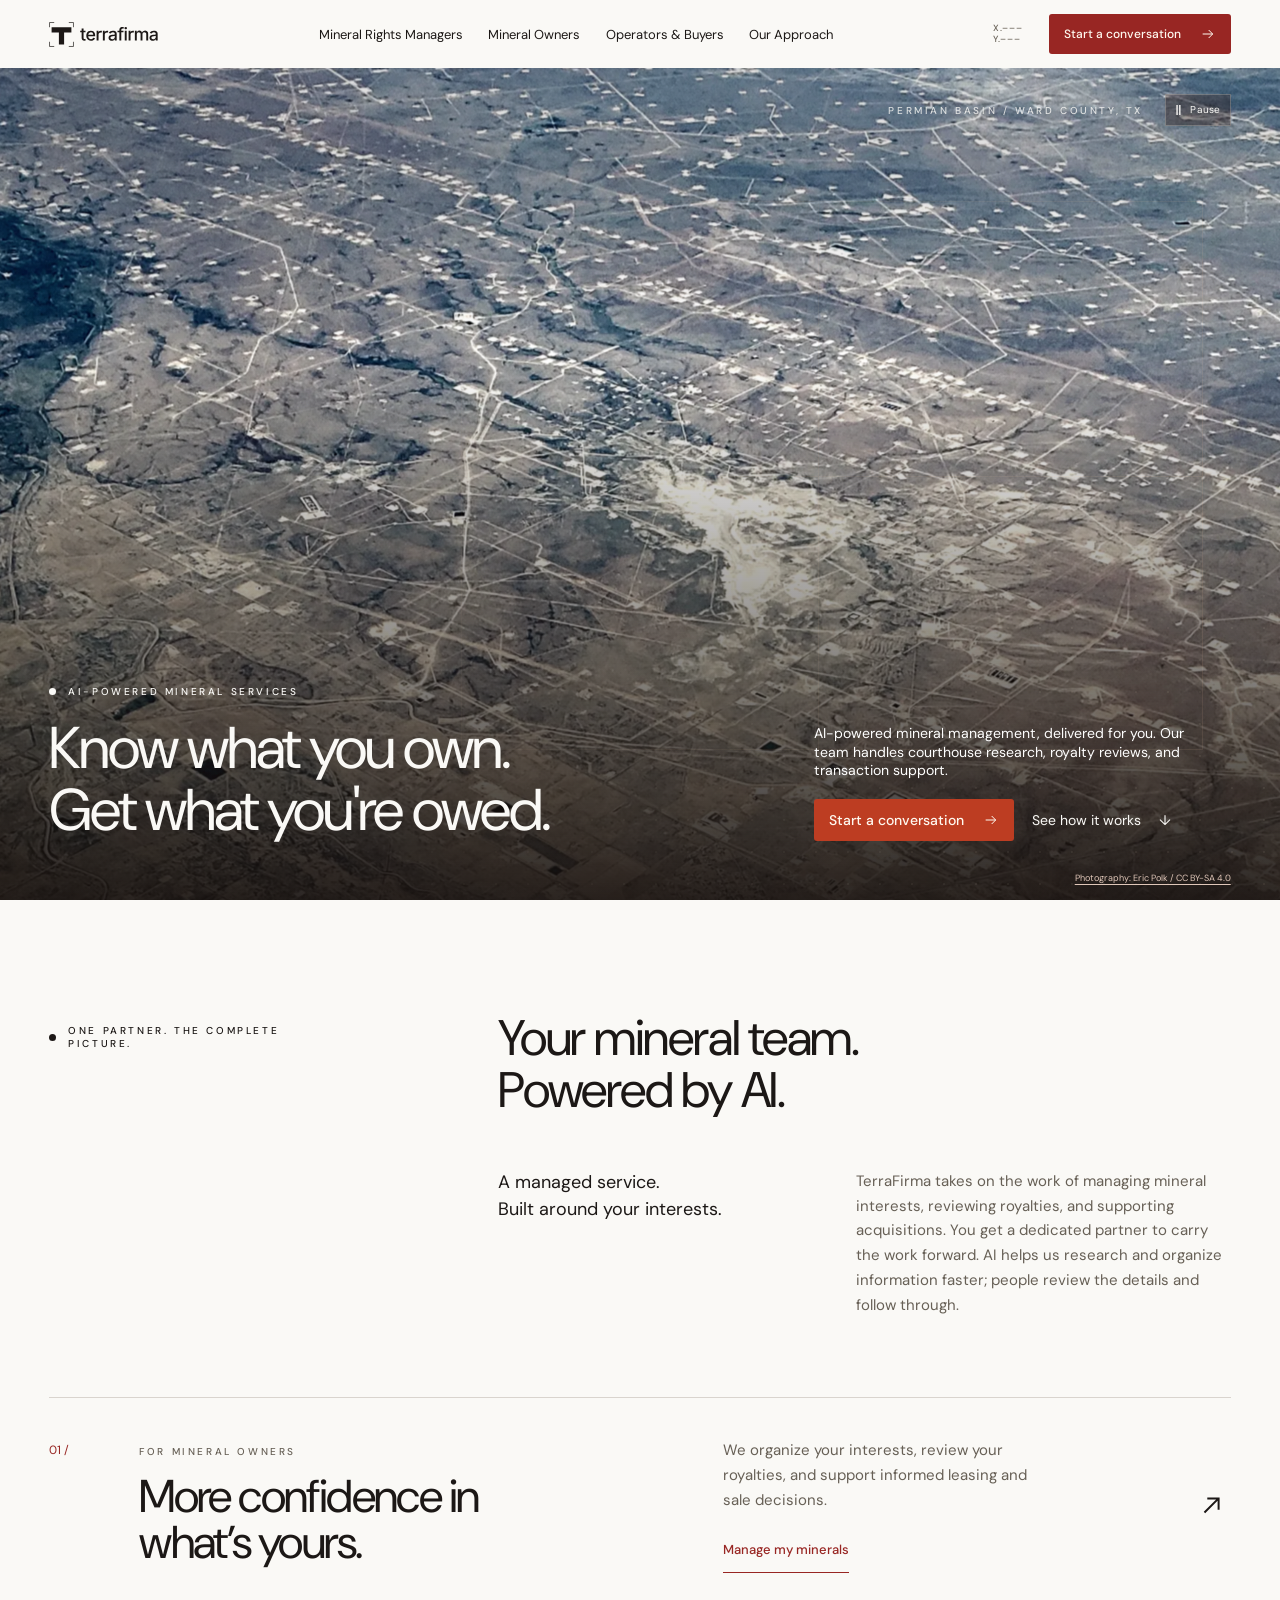
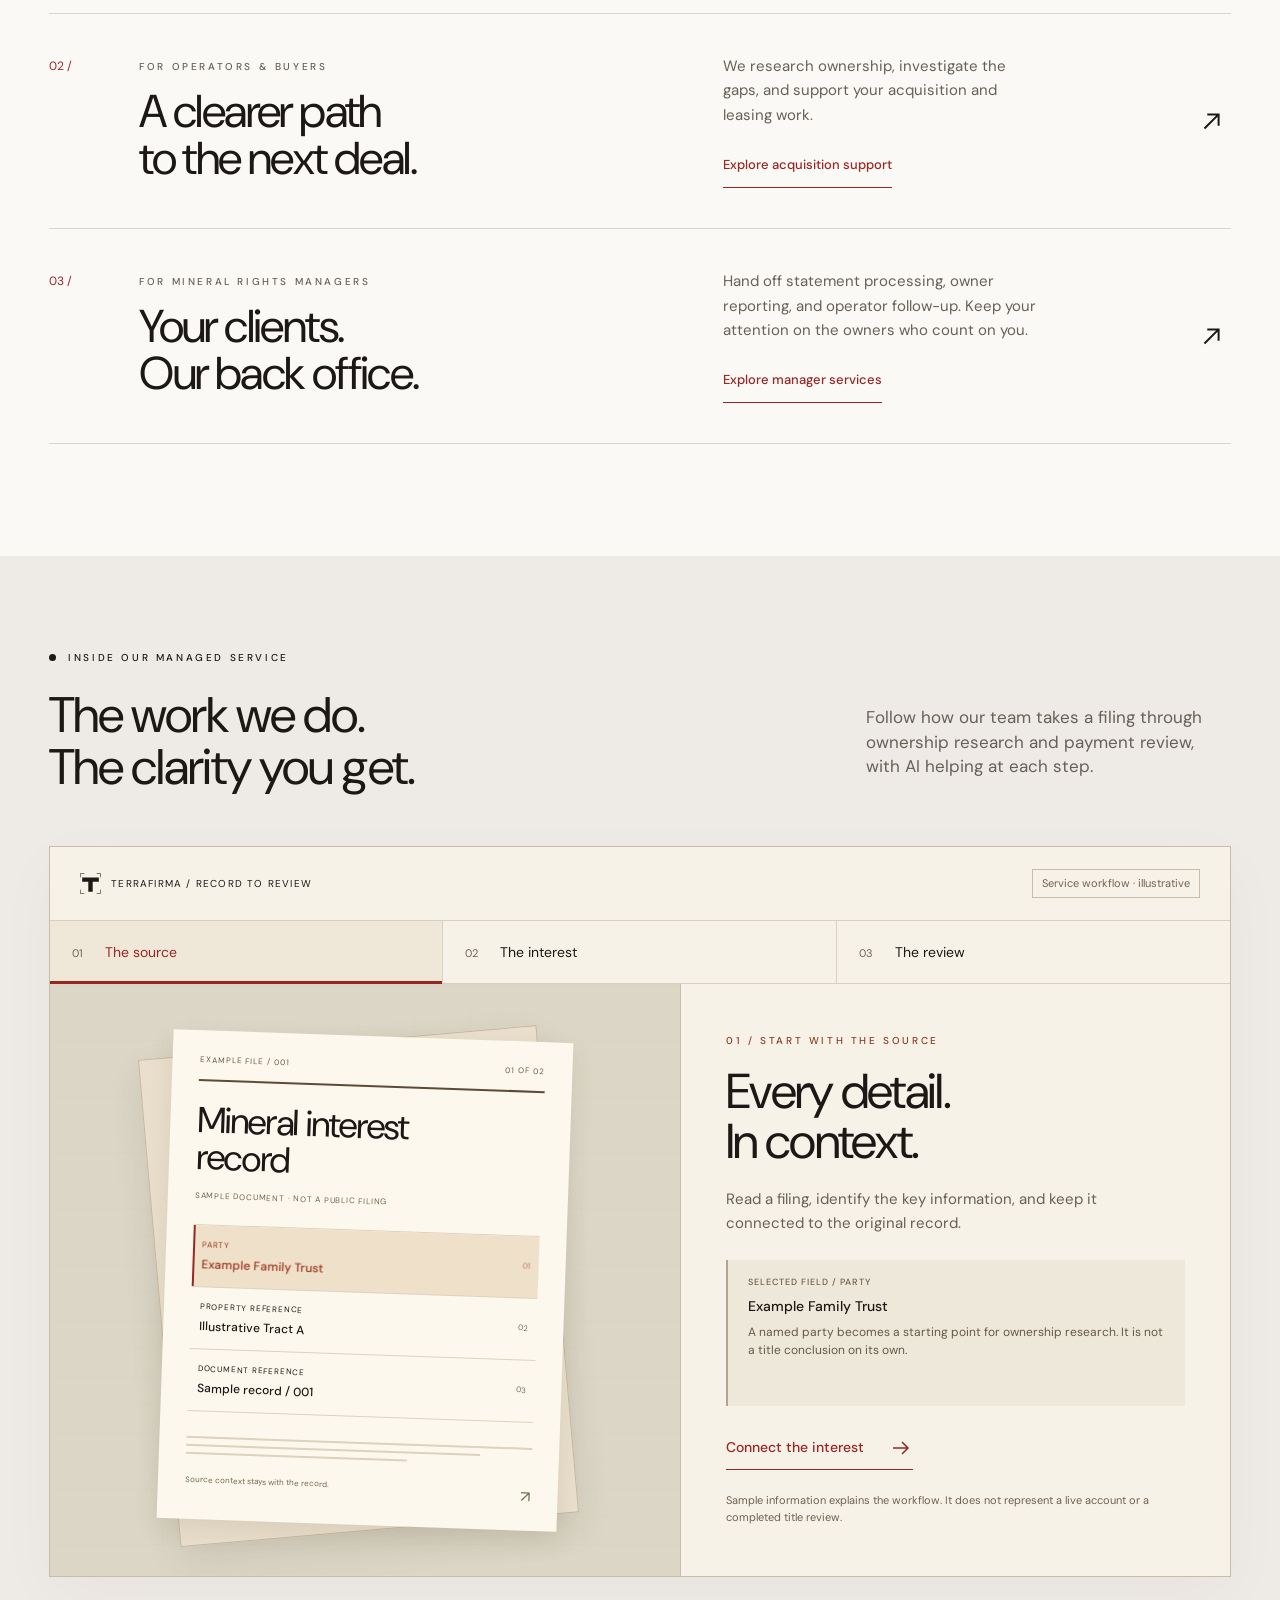
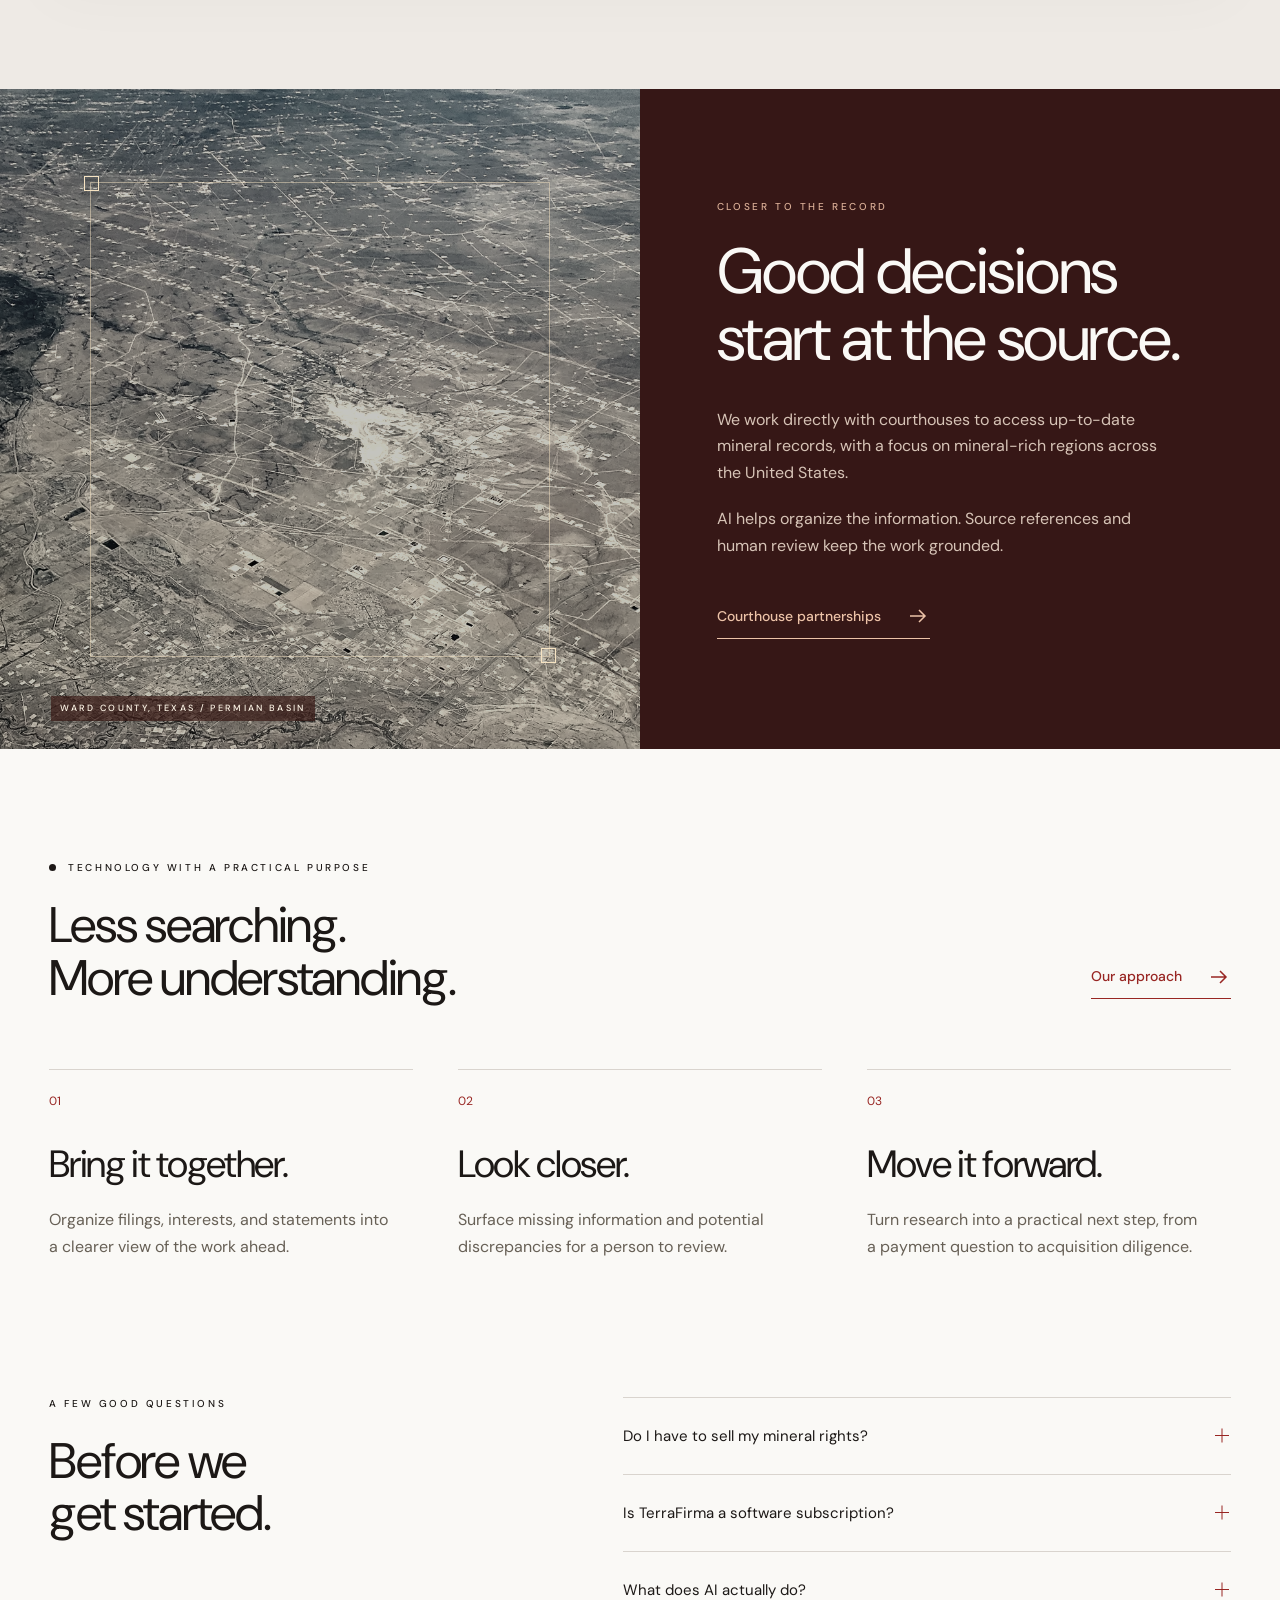
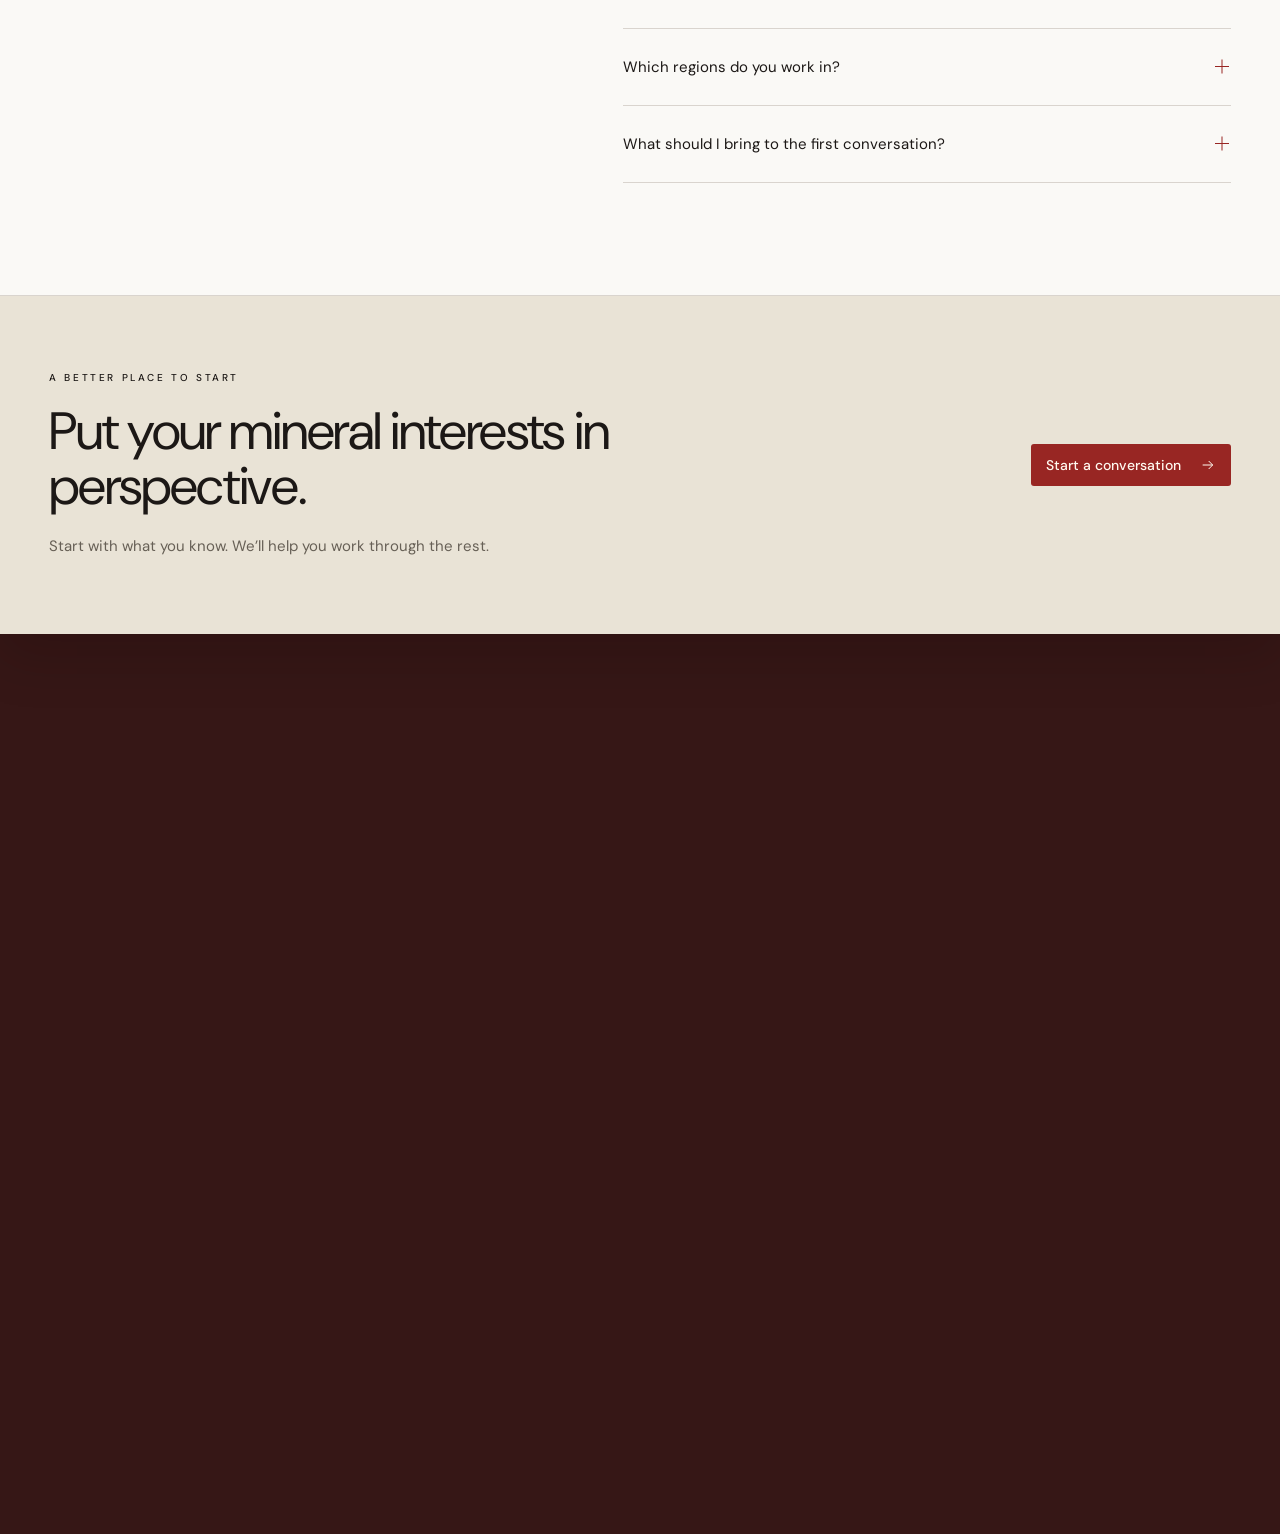
==== commit e0780287: "Lead desktop and mobile navigation with Mineral Rights Managers" ====
--- a/docs/index.html
+++ b/docs/index.html
@@ -1,4 +1,4 @@
-<!doctype html><html lang="en"><head><meta charset="utf-8"><meta name="viewport" content="width=device-width,initial-scale=1"><meta name="theme-color" content="#f4f1e8"><title>Mineral rights, understood | Terrafirma</title><meta name="description" content="AI-powered mineral management, delivered as a managed service. Our team handles courthouse research, royalty review, and transaction support."><link rel="canonical" href="https://basil-personal.github.io/terrafirma/"><meta property="og:title" content="Mineral rights, understood | Terrafirma"><meta property="og:description" content="AI-powered mineral management, delivered as a managed service. Our team handles courthouse research, royalty review, and transaction support."><meta property="og:type" content="website"><meta property="og:url" content="https://basil-personal.github.io/terrafirma/"><meta property="og:image" content="https://basil-personal.github.io/terrafirma/assets/social-card.png"><meta name="twitter:card" content="summary_large_image"><link rel="icon" href="assets/favicon.svg" type="image/svg+xml"><link rel="preload" href="assets/instrument-regular.woff" as="font" type="font/woff" crossorigin><link rel="preload" href="assets/inter-regular.woff" as="font" type="font/woff" crossorigin><link rel="stylesheet" href="style.css?v=20261104"><script src="site-config.js" defer></script><script src="script.js" defer></script></head><body id="top"><a class="skip-link" href="#main">Skip to content</a><header class="site-header"><a class="brand" href="./" aria-label="Terrafirma home"><svg class="survey-mark" viewBox="0 0 48 48" fill="none" aria-hidden="true"><path d="M5 10h38v10H29v23H19V20H5V10Z" fill="currentColor"/><path d="M1 1h9M1 1v9M47 1h-9M47 1v9M1 47h9M1 47v-9M47 47h-9M47 47v-9" stroke="currentColor" stroke-width="1.3"/></svg><span class="wordmark"><svg xmlns="http://www.w3.org/2000/svg" viewBox="0 0 9039 1650" fill="currentColor" aria-hidden="true"><g transform="translate(0 1550) scale(1 -1)"><path transform="translate(0 0)" d="M626 1118V939H20V1118ZM183 1384H403V302Q403 235 431.5 203.5Q460 172 525 172Q542 172 570.0 176.0Q598 180 618 184L657 8Q622 -4 582.0 -9.5Q542 -15 503 -15Q351 -15 267.0 63.5Q183 142 183 284Z"/><path transform="translate(622 0)" d="M630 -23Q465 -23 345.0 48.0Q225 119 160.5 248.0Q96 377 96 551Q96 723 159.5 854.0Q223 985 339.0 1058.5Q455 1132 611 1132Q707 1132 796.0 1100.5Q885 1069 956.0 1002.0Q1027 935 1068.5 828.5Q1110 722 1110 570V492H219V656H997L894 602Q894 705 862.0 783.5Q830 862 767.5 906.0Q705 950 611 950Q518 950 452.0 905.0Q386 860 351.5 786.5Q317 713 317 626V514Q317 399 356.5 319.5Q396 240 467.0 199.5Q538 159 632 159Q694 159 744.0 176.5Q794 194 830.5 229.5Q867 265 886 317L1093 268Q1066 182 1002.5 116.0Q939 50 844.5 13.5Q750 -23 630 -23Z"/><path transform="translate(1750 0)" d="M148 0V1118H361V938H373Q404 1030 481.0 1082.0Q558 1134 656 1134Q677 1134 704.0 1132.5Q731 1131 749 1128V918Q737 922 703.0 926.0Q669 930 634 930Q558 930 497.0 898.0Q436 866 402.0 809.5Q368 753 368 679V0Z"/><path transform="translate(2467 0)" d="M148 0V1118H361V938H373Q404 1030 481.0 1082.0Q558 1134 656 1134Q677 1134 704.0 1132.5Q731 1131 749 1128V918Q737 922 703.0 926.0Q669 930 634 930Q558 930 497.0 898.0Q436 866 402.0 809.5Q368 753 368 679V0Z"/><path transform="translate(3184 0)" d="M461 -25Q355 -25 269.0 14.5Q183 54 133.0 130.0Q83 206 83 316Q83 411 119.5 472.0Q156 533 218.5 569.0Q281 605 357.5 623.0Q434 641 513 650Q612 662 674.0 669.5Q736 677 765.5 694.5Q795 712 795 751V757Q795 820 771.0 863.0Q747 906 699.5 929.5Q652 953 581 953Q508 953 455.5 930.5Q403 908 370.5 873.0Q338 838 322 800L115 854Q153 954 224.0 1015.0Q295 1076 387.0 1104.0Q479 1132 577 1132Q645 1132 721.0 1116.0Q797 1100 864.0 1058.0Q931 1016 973.0 940.0Q1015 864 1015 742V0H802V153H791Q769 110 726.0 69.0Q683 28 617.5 1.5Q552 -25 461 -25ZM510 152Q600 152 664.0 187.0Q728 222 762.0 280.0Q796 338 796 403V546Q784 534 750.5 524.5Q717 515 674.0 507.5Q631 500 591.0 495.0Q551 490 525 487Q463 479 411.5 460.0Q360 441 329.5 406.0Q299 371 299 313Q299 260 326.5 224.0Q354 188 401.0 170.0Q448 152 510 152Z"/><path transform="translate(4272 0)" d="M702 1118V939H20V1118ZM232 0V1246Q232 1350 278.5 1420.0Q325 1490 401.0 1525.0Q477 1560 565 1560Q632 1560 679.5 1549.0Q727 1538 749 1530L698 1352Q682 1357 658.5 1362.5Q635 1368 600 1368Q522 1368 487.0 1329.0Q452 1290 452 1216V0Z"/><path transform="translate(4974 0)" d="M148 0V1118H368V0ZM259 1289Q202 1289 161.5 1327.0Q121 1365 121 1419Q121 1474 161.5 1512.0Q202 1550 259 1550Q316 1550 357.0 1512.0Q398 1474 398 1419Q398 1365 357.0 1327.0Q316 1289 259 1289Z"/><path transform="translate(5415 0)" d="M148 0V1118H361V938H373Q404 1030 481.0 1082.0Q558 1134 656 1134Q677 1134 704.0 1132.5Q731 1131 749 1128V918Q737 922 703.0 926.0Q669 930 634 930Q558 930 497.0 898.0Q436 866 402.0 809.5Q368 753 368 679V0Z"/><path transform="translate(6132 0)" d="M148 0V1118H357L363 859H346Q370 954 420.0 1015.0Q470 1076 537.0 1106.5Q604 1137 677 1137Q799 1137 874.0 1061.5Q949 986 975 851H947Q969 943 1023.0 1007.0Q1077 1071 1153.5 1104.0Q1230 1137 1317 1137Q1416 1137 1496.5 1094.0Q1577 1051 1624.0 966.0Q1671 881 1671 754V0H1451V732Q1451 844 1388.5 894.0Q1326 944 1241 944Q1172 944 1122.0 915.0Q1072 886 1045.0 834.5Q1018 783 1018 716V0H801V746Q801 836 743.5 890.0Q686 944 597 944Q536 944 483.5 915.5Q431 887 399.5 831.5Q368 776 368 695V0Z"/><path transform="translate(7876 0)" d="M461 -25Q355 -25 269.0 14.5Q183 54 133.0 130.0Q83 206 83 316Q83 411 119.5 472.0Q156 533 218.5 569.0Q281 605 357.5 623.0Q434 641 513 650Q612 662 674.0 669.5Q736 677 765.5 694.5Q795 712 795 751V757Q795 820 771.0 863.0Q747 906 699.5 929.5Q652 953 581 953Q508 953 455.5 930.5Q403 908 370.5 873.0Q338 838 322 800L115 854Q153 954 224.0 1015.0Q295 1076 387.0 1104.0Q479 1132 577 1132Q645 1132 721.0 1116.0Q797 1100 864.0 1058.0Q931 1016 973.0 940.0Q1015 864 1015 742V0H802V153H791Q769 110 726.0 69.0Q683 28 617.5 1.5Q552 -25 461 -25ZM510 152Q600 152 664.0 187.0Q728 222 762.0 280.0Q796 338 796 403V546Q784 534 750.5 524.5Q717 515 674.0 507.5Q631 500 591.0 495.0Q551 490 525 487Q463 479 411.5 460.0Q360 441 329.5 406.0Q299 371 299 313Q299 260 326.5 224.0Q354 188 401.0 170.0Q448 152 510 152Z"/></g></svg></span></a><nav class="desktop-nav" aria-label="Main navigation"><a href="owners/" >Mineral Owners</a><a href="operators/" >Operators & Buyers</a><a href="managers/" >Mineral Rights Managers</a><a href="approach/" >Our Approach</a></nav><a class="button " href="contact/"><span>Start a conversation</span><svg class="arrow" viewBox="0 0 24 24" fill="none" aria-hidden="true"><path d="M4 12h15m-6-6 6 6-6 6" stroke="currentColor" stroke-width="1.5"/></svg></a><button class="menu-toggle" aria-label="Open navigation" aria-expanded="false" aria-controls="mobile-menu"><span></span><span></span></button><div class="scroll-progress" aria-hidden="true"></div></header><nav id="mobile-menu" class="mobile-menu" aria-label="Mobile navigation" hidden><a href="owners/" >Mineral Owners</a><a href="operators/" >Operators & Buyers</a><a href="managers/" >Mineral Rights Managers</a><a href="approach/" >Our Approach</a><a href="courthouse-partners/">Courthouse Partnerships</a><a href="contact/">Start a conversation <svg class="arrow" viewBox="0 0 24 24" fill="none" aria-hidden="true"><path d="M4 12h15m-6-6 6 6-6 6" stroke="currentColor" stroke-width="1.5"/></svg></a></nav><main id="main" class="page-shell"><section class="hero"><picture class="hero-picture"><source media="(max-width:720px)" srcset="assets/ward-county-1000.webp"><img src="assets/ward-county-1800.webp" width="1800" height="2098" alt="Aerial view of oil fields in Ward County, Texas, in the Permian Basin" fetchpriority="high"></picture><div class="hero-shade"></div><div class="hero-grid" aria-hidden="true"><i></i><i></i><i></i></div><div class="hero-topline"><span class="eyebrow">AI-POWERED MINERAL SERVICES</span><div class="hero-scene-tools"><span class="eyebrow hero-location">PERMIAN BASIN / WARD COUNTY, TX</span><button class="motion-toggle" type="button" aria-label="Pause background motion" aria-pressed="false"><span aria-hidden="true">Ⅱ</span><span class="motion-label">Pause</span></button></div></div><h1><span>Know what you own.</span><span>Get what you're owed.</span></h1><div class="hero-lower"><a class="hero-scroll" href="#services" aria-label="Explore Terrafirma services"><span>BUILT FROM THE GROUND UP</span><span class="scroll-line"></span><span>↓</span></a><div class="hero-description"><p>AI-powered mineral management, delivered for you. Our team handles courthouse research, royalty reviews, and transaction support.</p><div class="hero-actions"><a class="button " href="contact/"><span>Start a conversation</span><svg class="arrow" viewBox="0 0 24 24" fill="none" aria-hidden="true"><path d="M4 12h15m-6-6 6 6-6 6" stroke="currentColor" stroke-width="1.5"/></svg></a><a class="quiet-link" href="#how-it-works">See how it works <span>↓</span></a></div></div></div><a class="photo-credit" href="credits/">Photography: Eric Polk / CC BY-SA 4.0</a></section>
+<!doctype html><html lang="en"><head><meta charset="utf-8"><meta name="viewport" content="width=device-width,initial-scale=1"><meta name="theme-color" content="#f4f1e8"><title>Mineral rights, understood | Terrafirma</title><meta name="description" content="AI-powered mineral management, delivered as a managed service. Our team handles courthouse research, royalty review, and transaction support."><link rel="canonical" href="https://basil-personal.github.io/terrafirma/"><meta property="og:title" content="Mineral rights, understood | Terrafirma"><meta property="og:description" content="AI-powered mineral management, delivered as a managed service. Our team handles courthouse research, royalty review, and transaction support."><meta property="og:type" content="website"><meta property="og:url" content="https://basil-personal.github.io/terrafirma/"><meta property="og:image" content="https://basil-personal.github.io/terrafirma/assets/social-card.png"><meta name="twitter:card" content="summary_large_image"><link rel="icon" href="assets/favicon.svg" type="image/svg+xml"><link rel="preload" href="assets/instrument-regular.woff" as="font" type="font/woff" crossorigin><link rel="preload" href="assets/inter-regular.woff" as="font" type="font/woff" crossorigin><link rel="stylesheet" href="style.css?v=20261104"><script src="site-config.js" defer></script><script src="script.js" defer></script></head><body id="top"><a class="skip-link" href="#main">Skip to content</a><header class="site-header"><a class="brand" href="./" aria-label="Terrafirma home"><svg class="survey-mark" viewBox="0 0 48 48" fill="none" aria-hidden="true"><path d="M5 10h38v10H29v23H19V20H5V10Z" fill="currentColor"/><path d="M1 1h9M1 1v9M47 1h-9M47 1v9M1 47h9M1 47v-9M47 47h-9M47 47v-9" stroke="currentColor" stroke-width="1.3"/></svg><span class="wordmark"><svg xmlns="http://www.w3.org/2000/svg" viewBox="0 0 9039 1650" fill="currentColor" aria-hidden="true"><g transform="translate(0 1550) scale(1 -1)"><path transform="translate(0 0)" d="M626 1118V939H20V1118ZM183 1384H403V302Q403 235 431.5 203.5Q460 172 525 172Q542 172 570.0 176.0Q598 180 618 184L657 8Q622 -4 582.0 -9.5Q542 -15 503 -15Q351 -15 267.0 63.5Q183 142 183 284Z"/><path transform="translate(622 0)" d="M630 -23Q465 -23 345.0 48.0Q225 119 160.5 248.0Q96 377 96 551Q96 723 159.5 854.0Q223 985 339.0 1058.5Q455 1132 611 1132Q707 1132 796.0 1100.5Q885 1069 956.0 1002.0Q1027 935 1068.5 828.5Q1110 722 1110 570V492H219V656H997L894 602Q894 705 862.0 783.5Q830 862 767.5 906.0Q705 950 611 950Q518 950 452.0 905.0Q386 860 351.5 786.5Q317 713 317 626V514Q317 399 356.5 319.5Q396 240 467.0 199.5Q538 159 632 159Q694 159 744.0 176.5Q794 194 830.5 229.5Q867 265 886 317L1093 268Q1066 182 1002.5 116.0Q939 50 844.5 13.5Q750 -23 630 -23Z"/><path transform="translate(1750 0)" d="M148 0V1118H361V938H373Q404 1030 481.0 1082.0Q558 1134 656 1134Q677 1134 704.0 1132.5Q731 1131 749 1128V918Q737 922 703.0 926.0Q669 930 634 930Q558 930 497.0 898.0Q436 866 402.0 809.5Q368 753 368 679V0Z"/><path transform="translate(2467 0)" d="M148 0V1118H361V938H373Q404 1030 481.0 1082.0Q558 1134 656 1134Q677 1134 704.0 1132.5Q731 1131 749 1128V918Q737 922 703.0 926.0Q669 930 634 930Q558 930 497.0 898.0Q436 866 402.0 809.5Q368 753 368 679V0Z"/><path transform="translate(3184 0)" d="M461 -25Q355 -25 269.0 14.5Q183 54 133.0 130.0Q83 206 83 316Q83 411 119.5 472.0Q156 533 218.5 569.0Q281 605 357.5 623.0Q434 641 513 650Q612 662 674.0 669.5Q736 677 765.5 694.5Q795 712 795 751V757Q795 820 771.0 863.0Q747 906 699.5 929.5Q652 953 581 953Q508 953 455.5 930.5Q403 908 370.5 873.0Q338 838 322 800L115 854Q153 954 224.0 1015.0Q295 1076 387.0 1104.0Q479 1132 577 1132Q645 1132 721.0 1116.0Q797 1100 864.0 1058.0Q931 1016 973.0 940.0Q1015 864 1015 742V0H802V153H791Q769 110 726.0 69.0Q683 28 617.5 1.5Q552 -25 461 -25ZM510 152Q600 152 664.0 187.0Q728 222 762.0 280.0Q796 338 796 403V546Q784 534 750.5 524.5Q717 515 674.0 507.5Q631 500 591.0 495.0Q551 490 525 487Q463 479 411.5 460.0Q360 441 329.5 406.0Q299 371 299 313Q299 260 326.5 224.0Q354 188 401.0 170.0Q448 152 510 152Z"/><path transform="translate(4272 0)" d="M702 1118V939H20V1118ZM232 0V1246Q232 1350 278.5 1420.0Q325 1490 401.0 1525.0Q477 1560 565 1560Q632 1560 679.5 1549.0Q727 1538 749 1530L698 1352Q682 1357 658.5 1362.5Q635 1368 600 1368Q522 1368 487.0 1329.0Q452 1290 452 1216V0Z"/><path transform="translate(4974 0)" d="M148 0V1118H368V0ZM259 1289Q202 1289 161.5 1327.0Q121 1365 121 1419Q121 1474 161.5 1512.0Q202 1550 259 1550Q316 1550 357.0 1512.0Q398 1474 398 1419Q398 1365 357.0 1327.0Q316 1289 259 1289Z"/><path transform="translate(5415 0)" d="M148 0V1118H361V938H373Q404 1030 481.0 1082.0Q558 1134 656 1134Q677 1134 704.0 1132.5Q731 1131 749 1128V918Q737 922 703.0 926.0Q669 930 634 930Q558 930 497.0 898.0Q436 866 402.0 809.5Q368 753 368 679V0Z"/><path transform="translate(6132 0)" d="M148 0V1118H357L363 859H346Q370 954 420.0 1015.0Q470 1076 537.0 1106.5Q604 1137 677 1137Q799 1137 874.0 1061.5Q949 986 975 851H947Q969 943 1023.0 1007.0Q1077 1071 1153.5 1104.0Q1230 1137 1317 1137Q1416 1137 1496.5 1094.0Q1577 1051 1624.0 966.0Q1671 881 1671 754V0H1451V732Q1451 844 1388.5 894.0Q1326 944 1241 944Q1172 944 1122.0 915.0Q1072 886 1045.0 834.5Q1018 783 1018 716V0H801V746Q801 836 743.5 890.0Q686 944 597 944Q536 944 483.5 915.5Q431 887 399.5 831.5Q368 776 368 695V0Z"/><path transform="translate(7876 0)" d="M461 -25Q355 -25 269.0 14.5Q183 54 133.0 130.0Q83 206 83 316Q83 411 119.5 472.0Q156 533 218.5 569.0Q281 605 357.5 623.0Q434 641 513 650Q612 662 674.0 669.5Q736 677 765.5 694.5Q795 712 795 751V757Q795 820 771.0 863.0Q747 906 699.5 929.5Q652 953 581 953Q508 953 455.5 930.5Q403 908 370.5 873.0Q338 838 322 800L115 854Q153 954 224.0 1015.0Q295 1076 387.0 1104.0Q479 1132 577 1132Q645 1132 721.0 1116.0Q797 1100 864.0 1058.0Q931 1016 973.0 940.0Q1015 864 1015 742V0H802V153H791Q769 110 726.0 69.0Q683 28 617.5 1.5Q552 -25 461 -25ZM510 152Q600 152 664.0 187.0Q728 222 762.0 280.0Q796 338 796 403V546Q784 534 750.5 524.5Q717 515 674.0 507.5Q631 500 591.0 495.0Q551 490 525 487Q463 479 411.5 460.0Q360 441 329.5 406.0Q299 371 299 313Q299 260 326.5 224.0Q354 188 401.0 170.0Q448 152 510 152Z"/></g></svg></span></a><nav class="desktop-nav" aria-label="Main navigation"><a href="managers/" >Mineral Rights Managers</a><a href="owners/" >Mineral Owners</a><a href="operators/" >Operators & Buyers</a><a href="approach/" >Our Approach</a></nav><a class="button " href="contact/"><span>Start a conversation</span><svg class="arrow" viewBox="0 0 24 24" fill="none" aria-hidden="true"><path d="M4 12h15m-6-6 6 6-6 6" stroke="currentColor" stroke-width="1.5"/></svg></a><button class="menu-toggle" aria-label="Open navigation" aria-expanded="false" aria-controls="mobile-menu"><span></span><span></span></button><div class="scroll-progress" aria-hidden="true"></div></header><nav id="mobile-menu" class="mobile-menu" aria-label="Mobile navigation" hidden><a href="managers/" >Mineral Rights Managers</a><a href="owners/" >Mineral Owners</a><a href="operators/" >Operators & Buyers</a><a href="approach/" >Our Approach</a><a href="courthouse-partners/">Courthouse Partnerships</a><a href="contact/">Start a conversation <svg class="arrow" viewBox="0 0 24 24" fill="none" aria-hidden="true"><path d="M4 12h15m-6-6 6 6-6 6" stroke="currentColor" stroke-width="1.5"/></svg></a></nav><main id="main" class="page-shell"><section class="hero"><picture class="hero-picture"><source media="(max-width:720px)" srcset="assets/ward-county-1000.webp"><img src="assets/ward-county-1800.webp" width="1800" height="2098" alt="Aerial view of oil fields in Ward County, Texas, in the Permian Basin" fetchpriority="high"></picture><div class="hero-shade"></div><div class="hero-grid" aria-hidden="true"><i></i><i></i><i></i></div><div class="hero-topline"><span class="eyebrow">AI-POWERED MINERAL SERVICES</span><div class="hero-scene-tools"><span class="eyebrow hero-location">PERMIAN BASIN / WARD COUNTY, TX</span><button class="motion-toggle" type="button" aria-label="Pause background motion" aria-pressed="false"><span aria-hidden="true">Ⅱ</span><span class="motion-label">Pause</span></button></div></div><h1><span>Know what you own.</span><span>Get what you're owed.</span></h1><div class="hero-lower"><a class="hero-scroll" href="#services" aria-label="Explore Terrafirma services"><span>BUILT FROM THE GROUND UP</span><span class="scroll-line"></span><span>↓</span></a><div class="hero-description"><p>AI-powered mineral management, delivered for you. Our team handles courthouse research, royalty reviews, and transaction support.</p><div class="hero-actions"><a class="button " href="contact/"><span>Start a conversation</span><svg class="arrow" viewBox="0 0 24 24" fill="none" aria-hidden="true"><path d="M4 12h15m-6-6 6 6-6 6" stroke="currentColor" stroke-width="1.5"/></svg></a><a class="quiet-link" href="#how-it-works">See how it works <span>↓</span></a></div></div></div><a class="photo-credit" href="credits/">Photography: Eric Polk / CC BY-SA 4.0</a></section>
     <section class="service-intro section" id="services"><div class="section-heading"><span class="eyebrow">ONE PARTNER. THE COMPLETE PICTURE.</span><h2>Your mineral team.<br>Powered by AI.</h2></div><div class="intro-copy"><p>A managed service.<br>Built around your interests.</p><p>TerraFirma takes on the work of managing mineral interests, reviewing royalties, and supporting acquisitions. You get a dedicated partner to carry the work forward. AI helps us research and organize information faster; people review the details and follow through.</p></div><div class="audience-rows"><a class="audience-row" href="owners/"><span class="row-number">01 /</span><div><span class="eyebrow">FOR MINERAL OWNERS</span><h3>More confidence in<br>what’s yours.</h3></div><div class="audience-detail"><p>We organize your interests, review your royalties, and support informed leasing and sale decisions.</p><span class="text-link">Manage my minerals <svg class="arrow" viewBox="0 0 24 24" fill="none" aria-hidden="true"><path d="M4 12h15m-6-6 6 6-6 6" stroke="currentColor" stroke-width="1.5"/></svg></span></div><span class="row-arrow"><svg class="arrow" viewBox="0 0 24 24" fill="none" aria-hidden="true"><path d="M4 12h15m-6-6 6 6-6 6" stroke="currentColor" stroke-width="1.5"/></svg></span></a><a class="audience-row" href="operators/"><span class="row-number">02 /</span><div><span class="eyebrow">FOR OPERATORS & BUYERS</span><h3>A clearer path<br>to the next deal.</h3></div><div class="audience-detail"><p>We research ownership, investigate the gaps, and support your acquisition and leasing work.</p><span class="text-link">Explore acquisition support <svg class="arrow" viewBox="0 0 24 24" fill="none" aria-hidden="true"><path d="M4 12h15m-6-6 6 6-6 6" stroke="currentColor" stroke-width="1.5"/></svg></span></div><span class="row-arrow"><svg class="arrow" viewBox="0 0 24 24" fill="none" aria-hidden="true"><path d="M4 12h15m-6-6 6 6-6 6" stroke="currentColor" stroke-width="1.5"/></svg></span></a><a class="audience-row" href="managers/"><span class="row-number">03 /</span><div><span class="eyebrow">FOR MINERAL RIGHTS MANAGERS</span><h3>Your clients.<br>Our back office.</h3></div><div class="audience-detail"><p>Hand off statement processing, owner reporting, and operator follow-up. Keep your attention on the owners who count on you.</p><span class="text-link">Explore manager services <svg class="arrow" viewBox="0 0 24 24" fill="none" aria-hidden="true"><path d="M4 12h15m-6-6 6 6-6 6" stroke="currentColor" stroke-width="1.5"/></svg></span></div><span class="row-arrow"><svg class="arrow" viewBox="0 0 24 24" fill="none" aria-hidden="true"><path d="M4 12h15m-6-6 6 6-6 6" stroke="currentColor" stroke-width="1.5"/></svg></span></a></div></section>
     <section class="workflow-section section" id="how-it-works"><div class="section-heading"><div><span class="eyebrow">INSIDE OUR MANAGED SERVICE</span><h2>The work we do.<br>The clarity you get.</h2></div><p>Follow how our team takes a filing through ownership research and payment review, with AI helping at each step.</p></div><div class="walkthrough" data-step="0"><div class="walkthrough-top"><span class="mini-brand"><svg class="survey-mark" viewBox="0 0 48 48" fill="none" aria-hidden="true"><path d="M5 10h38v10H29v23H19V20H5V10Z" fill="currentColor"/><path d="M1 1h9M1 1v9M47 1h-9M47 1v9M1 47h9M1 47v-9M47 47h-9M47 47v-9" stroke="currentColor" stroke-width="1.3"/></svg> TERRAFIRMA / RECORD TO REVIEW</span><span class="sample-label">Service workflow · illustrative</span></div><div class="walk-tabs" role="tablist" aria-label="Record walkthrough"><button id="step-tab-0" role="tab" aria-selected="true" aria-controls="walk-panel" data-step="0"><span>01</span> The source</button><button id="step-tab-1" role="tab" aria-selected="false" aria-controls="walk-panel" tabindex="-1" data-step="1"><span>02</span> The interest</button><button id="step-tab-2" role="tab" aria-selected="false" aria-controls="walk-panel" tabindex="-1" data-step="2"><span>03</span> The review</button></div><div id="walk-panel" role="tabpanel" aria-labelledby="step-tab-0" tabindex="0"><div class="walk-visual"><div class="document-stage"><div class="document-under"></div><article class="sample-document"><div class="doc-meta"><span>EXAMPLE FILE / 001</span><span>01 OF 02</span></div><div class="doc-rule"></div><h3>Mineral interest<br>record</h3><p class="doc-disclaimer">SAMPLE DOCUMENT · NOT A PUBLIC FILING</p><div class="doc-fields"><button class="doc-field selected" data-field="owner" aria-pressed="true"><span>PARTY</span><strong>Example Family Trust</strong><span class="field-index">01</span></button><button class="doc-field" data-field="tract" aria-pressed="false"><span>PROPERTY REFERENCE</span><strong>Illustrative Tract A</strong><span class="field-index">02</span></button><button class="doc-field" data-field="record" aria-pressed="false"><span>DOCUMENT REFERENCE</span><strong>Sample record / 001</strong><span class="field-index">03</span></button></div><div class="doc-lines" aria-hidden="true"><i></i><i></i><i></i></div><div class="doc-foot">Source context stays with the record. <span>↗</span></div></article></div><div class="interest-stage" hidden><div class="interest-map"><svg viewBox="0 0 600 440" fill="none" aria-hidden="true"><defs><pattern id="parcelgrid" width="54" height="54" patternUnits="userSpaceOnUse"><path d="M54 0H0v54" stroke="currentColor" stroke-opacity=".13"/></pattern><pattern id="parcelhatch" width="9" height="9" patternUnits="userSpaceOnUse" patternTransform="rotate(45)"><path d="M0 0V9" stroke="#b74124" stroke-opacity=".55" stroke-width="2"/></pattern></defs><path fill="url(#parcelgrid)" d="M0 0h600v440H0z"/><g stroke="currentColor" stroke-opacity=".4"><path d="M0 107h600M0 329h600M90 0v440M502 0v440"/><path d="M90 107h205v112H90zM295 107h207v112H295zM90 219h205v110H90zM295 219h207v110H295z"/></g><path d="M295 107h207v112H295z" fill="url(#parcelhatch)" stroke="#b74124" stroke-width="2"/><path d="M398 165V55h100" stroke="#b74124" stroke-width="1.5"/><circle cx="398" cy="165" r="6" fill="#b74124"/><circle cx="398" cy="165" r="16" stroke="#b74124"/><path d="M73 90h13m-13 0v13M519 90h-13m13 0v13M73 346h13m-13 0v-13M519 346h-13m13 0v-13" stroke="currentColor" stroke-width="1.5"/></svg></div><div class="interest-chip"><span class="eyebrow">CONNECTED INTEREST</span><strong>Example Family Trust</strong><span>Illustrative Tract A · Sample record / 001</span></div><div class="map-note">Diagram only. Not a surveyed boundary.</div></div><div class="review-stage" hidden><div class="review-slip"><span class="eyebrow">PAYMENT REVIEW / EXAMPLE</span><h3>A detail worth<br>a closer look.</h3><div class="decimal-row"><span>Expected payment decimal</span><strong>0.002500</strong></div><div class="decimal-row flagged"><span>Statement decimal</span><strong>0.002250</strong></div><div class="review-status"><span></span>Human review needed</div><p>Illustrative figures on a matched calculation basis. A flag for review, not proof of underpayment.</p></div></div></div><div class="walk-explainer" aria-live="polite"><span class="eyebrow" id="walk-kicker">01 / START WITH THE SOURCE</span><h3 id="walk-title">Every detail.<br>In context.</h3><p id="walk-copy">Read a filing, identify the key information, and keep it connected to the original record.</p><div class="insight-card"><span class="eyebrow" id="insight-label">SELECTED FIELD / PARTY</span><strong id="insight-value">Example Family Trust</strong><p id="insight-copy">A named party becomes a starting point for ownership research. It is not a title conclusion on its own.</p></div><button class="text-link" id="walk-next">Connect the interest <svg class="arrow" viewBox="0 0 24 24" fill="none" aria-hidden="true"><path d="M4 12h15m-6-6 6 6-6 6" stroke="currentColor" stroke-width="1.5"/></svg></button><p class="walk-note">Sample information explains the workflow. It does not represent a live account or a completed title review.</p></div></div></div></section>
     <section class="source-section"><div class="source-photo"><img src="assets/ward-county-1000.webp" width="1000" height="1166" alt="Roads and well pads across the Permian Basin in Ward County" loading="lazy"><span class="eyebrow">WARD COUNTY, TEXAS / PERMIAN BASIN</span><div class="photo-bracket" aria-hidden="true"></div></div><div class="source-copy"><span class="eyebrow">CLOSER TO THE RECORD</span><h2>Good decisions<br>start at the source.</h2><p>We work directly with courthouses to access up-to-date mineral records, with a focus on mineral-rich regions across the United States.</p><p>AI helps organize the information. Source references and human review keep the work grounded.</p><a class="text-link" href="courthouse-partners/">Courthouse partnerships <svg class="arrow" viewBox="0 0 24 24" fill="none" aria-hidden="true"><path d="M4 12h15m-6-6 6 6-6 6" stroke="currentColor" stroke-width="1.5"/></svg></a></div></section>
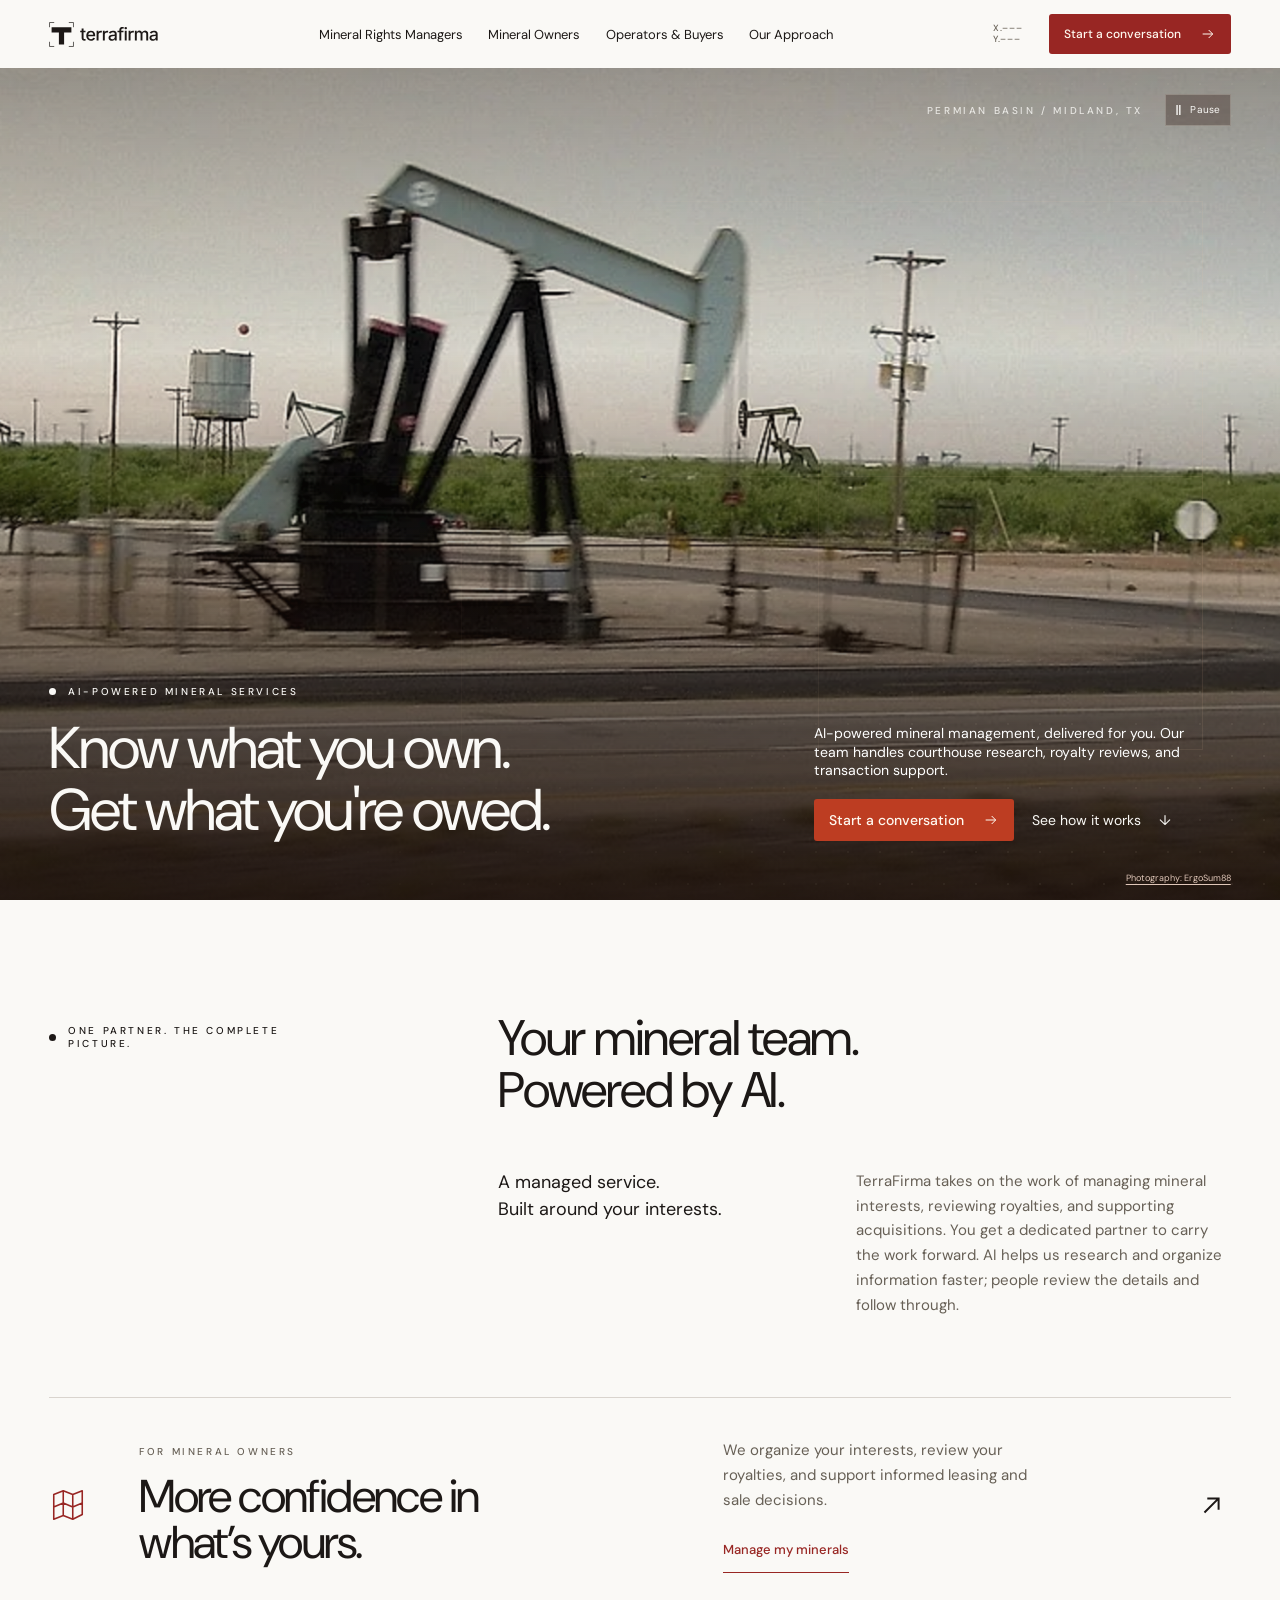
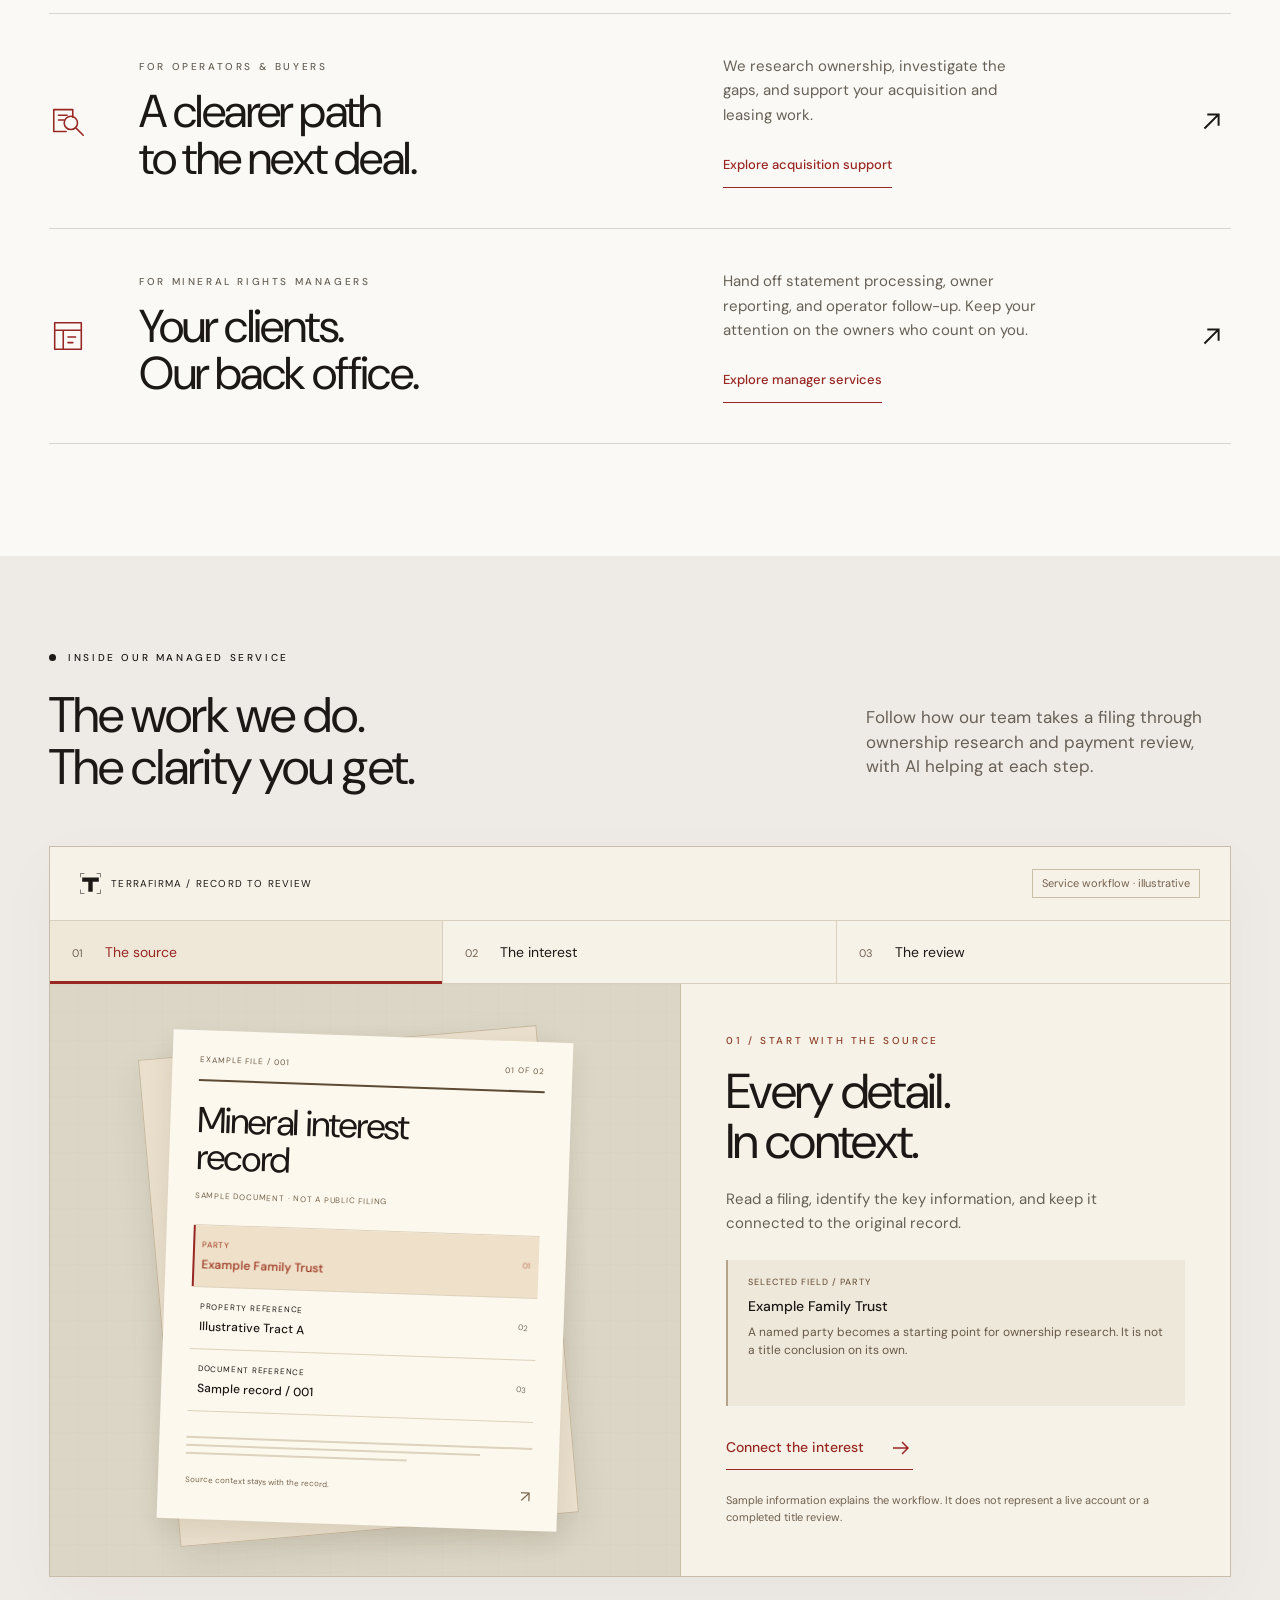
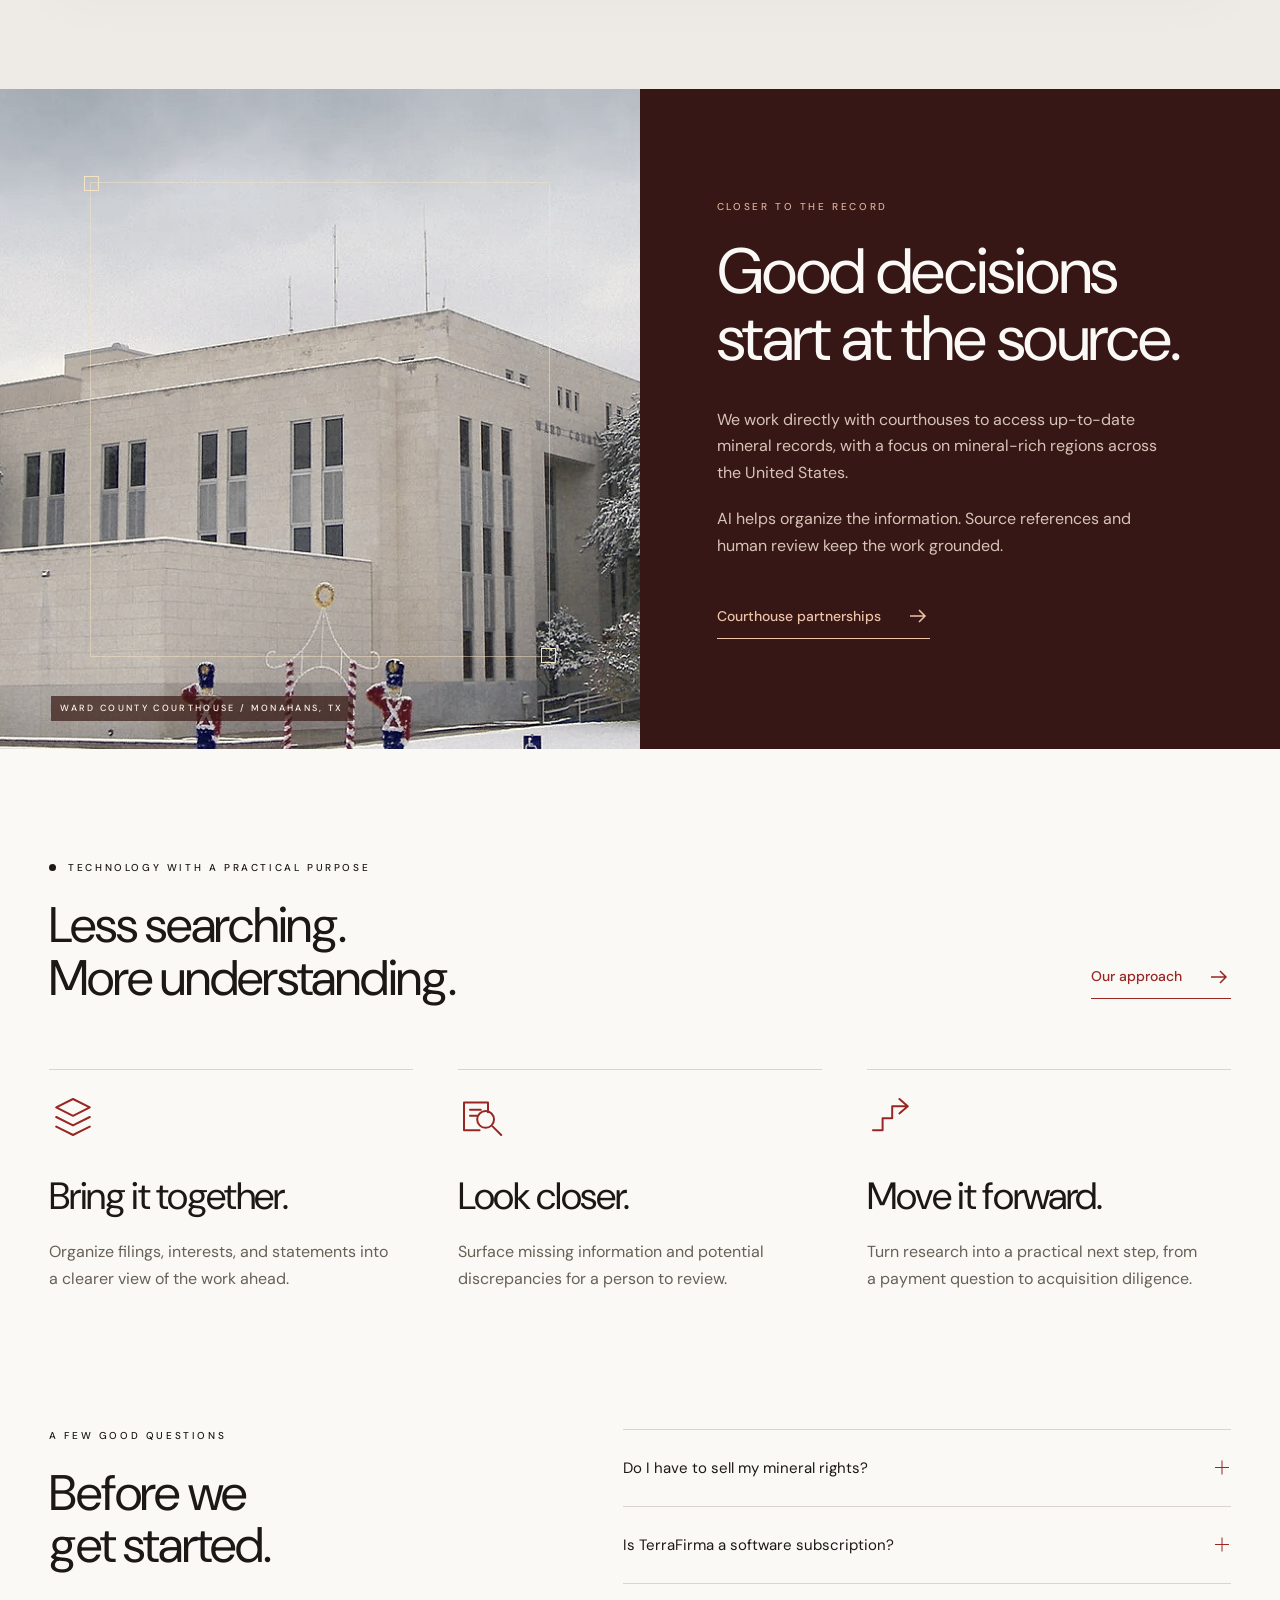
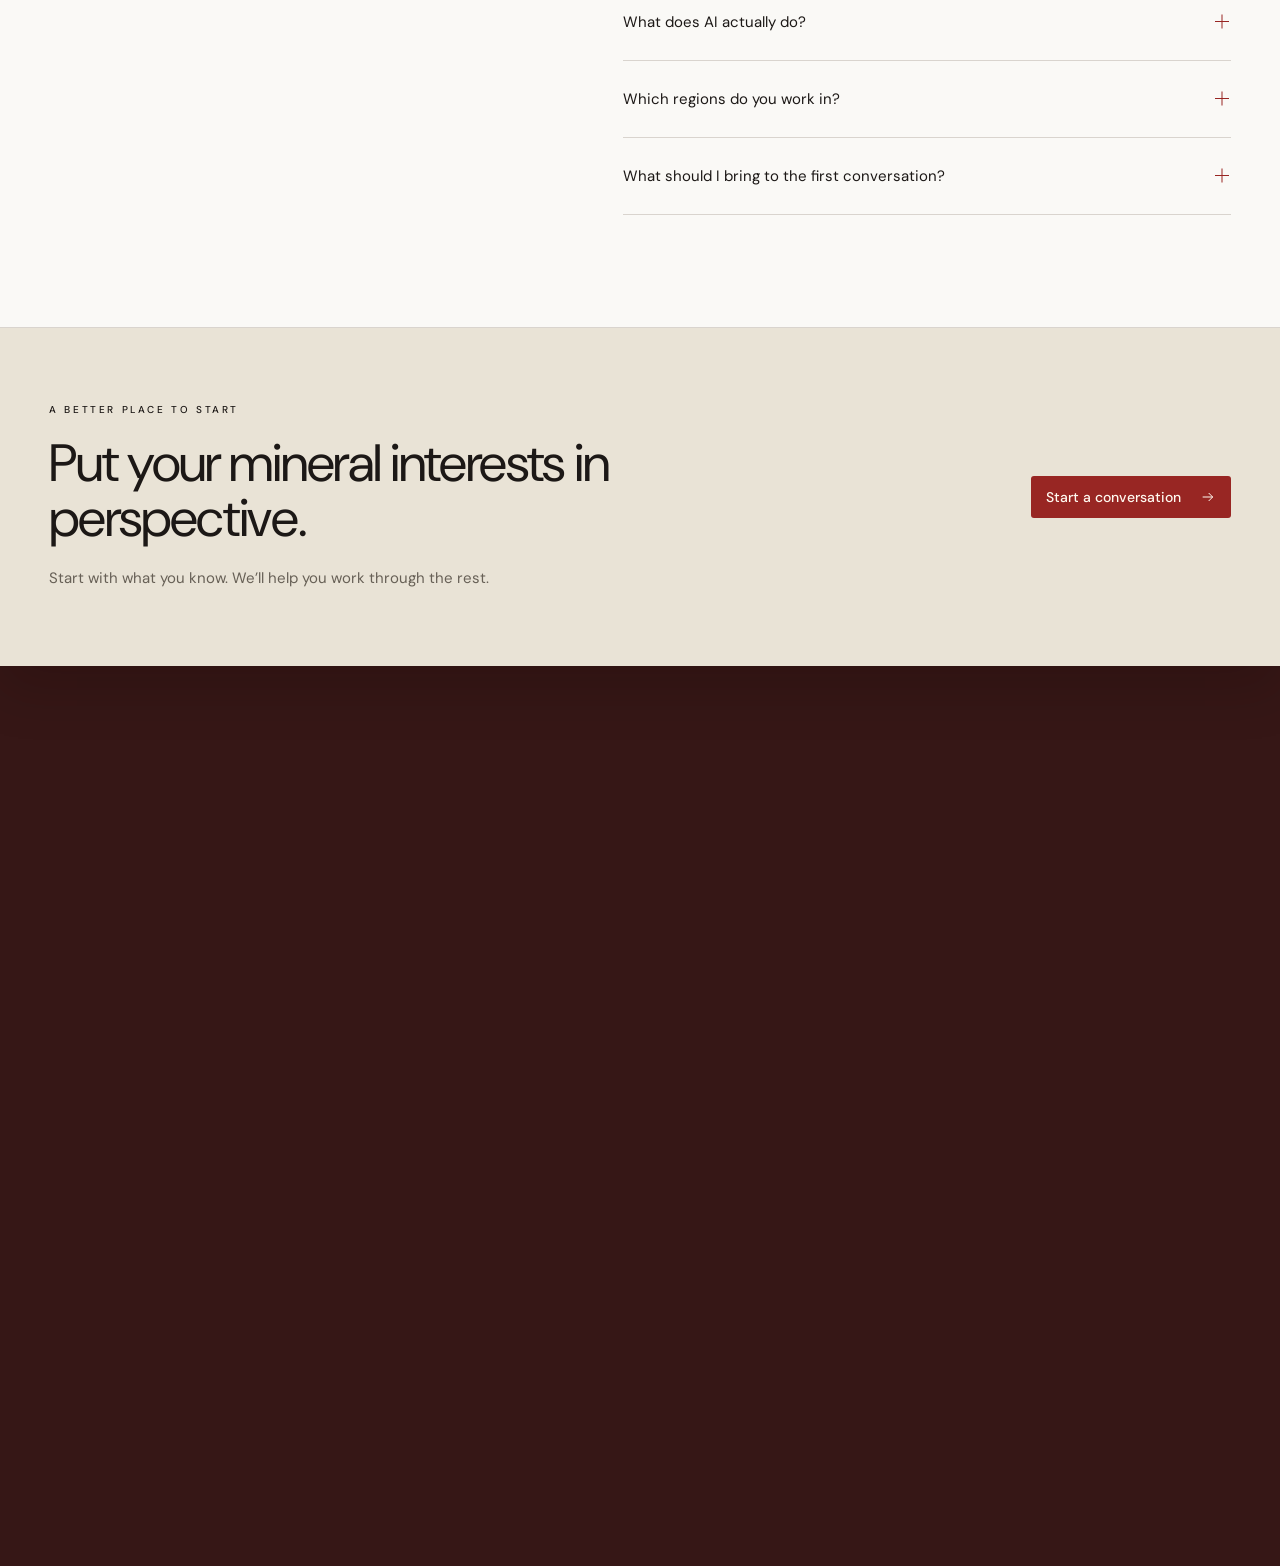
==== commit 65694c00: "Bring Permian Basin photography and service illustrations into the core pages" ====
--- a/docs/index.html
+++ b/docs/index.html
@@ -1,6 +1,7 @@
-<!doctype html><html lang="en"><head><meta charset="utf-8"><meta name="viewport" content="width=device-width,initial-scale=1"><meta name="theme-color" content="#f4f1e8"><title>Mineral rights, understood | Terrafirma</title><meta name="description" content="AI-powered mineral management, delivered as a managed service. Our team handles courthouse research, royalty review, and transaction support."><link rel="canonical" href="https://basil-personal.github.io/terrafirma/"><meta property="og:title" content="Mineral rights, understood | Terrafirma"><meta property="og:description" content="AI-powered mineral management, delivered as a managed service. Our team handles courthouse research, royalty review, and transaction support."><meta property="og:type" content="website"><meta property="og:url" content="https://basil-personal.github.io/terrafirma/"><meta property="og:image" content="https://basil-personal.github.io/terrafirma/assets/social-card.png"><meta name="twitter:card" content="summary_large_image"><link rel="icon" href="assets/favicon.svg" type="image/svg+xml"><link rel="preload" href="assets/instrument-regular.woff" as="font" type="font/woff" crossorigin><link rel="preload" href="assets/inter-regular.woff" as="font" type="font/woff" crossorigin><link rel="stylesheet" href="style.css?v=20261104"><script src="site-config.js" defer></script><script src="script.js" defer></script></head><body id="top"><a class="skip-link" href="#main">Skip to content</a><header class="site-header"><a class="brand" href="./" aria-label="Terrafirma home"><svg class="survey-mark" viewBox="0 0 48 48" fill="none" aria-hidden="true"><path d="M5 10h38v10H29v23H19V20H5V10Z" fill="currentColor"/><path d="M1 1h9M1 1v9M47 1h-9M47 1v9M1 47h9M1 47v-9M47 47h-9M47 47v-9" stroke="currentColor" stroke-width="1.3"/></svg><span class="wordmark"><svg xmlns="http://www.w3.org/2000/svg" viewBox="0 0 9039 1650" fill="currentColor" aria-hidden="true"><g transform="translate(0 1550) scale(1 -1)"><path transform="translate(0 0)" d="M626 1118V939H20V1118ZM183 1384H403V302Q403 235 431.5 203.5Q460 172 525 172Q542 172 570.0 176.0Q598 180 618 184L657 8Q622 -4 582.0 -9.5Q542 -15 503 -15Q351 -15 267.0 63.5Q183 142 183 284Z"/><path transform="translate(622 0)" d="M630 -23Q465 -23 345.0 48.0Q225 119 160.5 248.0Q96 377 96 551Q96 723 159.5 854.0Q223 985 339.0 1058.5Q455 1132 611 1132Q707 1132 796.0 1100.5Q885 1069 956.0 1002.0Q1027 935 1068.5 828.5Q1110 722 1110 570V492H219V656H997L894 602Q894 705 862.0 783.5Q830 862 767.5 906.0Q705 950 611 950Q518 950 452.0 905.0Q386 860 351.5 786.5Q317 713 317 626V514Q317 399 356.5 319.5Q396 240 467.0 199.5Q538 159 632 159Q694 159 744.0 176.5Q794 194 830.5 229.5Q867 265 886 317L1093 268Q1066 182 1002.5 116.0Q939 50 844.5 13.5Q750 -23 630 -23Z"/><path transform="translate(1750 0)" d="M148 0V1118H361V938H373Q404 1030 481.0 1082.0Q558 1134 656 1134Q677 1134 704.0 1132.5Q731 1131 749 1128V918Q737 922 703.0 926.0Q669 930 634 930Q558 930 497.0 898.0Q436 866 402.0 809.5Q368 753 368 679V0Z"/><path transform="translate(2467 0)" d="M148 0V1118H361V938H373Q404 1030 481.0 1082.0Q558 1134 656 1134Q677 1134 704.0 1132.5Q731 1131 749 1128V918Q737 922 703.0 926.0Q669 930 634 930Q558 930 497.0 898.0Q436 866 402.0 809.5Q368 753 368 679V0Z"/><path transform="translate(3184 0)" d="M461 -25Q355 -25 269.0 14.5Q183 54 133.0 130.0Q83 206 83 316Q83 411 119.5 472.0Q156 533 218.5 569.0Q281 605 357.5 623.0Q434 641 513 650Q612 662 674.0 669.5Q736 677 765.5 694.5Q795 712 795 751V757Q795 820 771.0 863.0Q747 906 699.5 929.5Q652 953 581 953Q508 953 455.5 930.5Q403 908 370.5 873.0Q338 838 322 800L115 854Q153 954 224.0 1015.0Q295 1076 387.0 1104.0Q479 1132 577 1132Q645 1132 721.0 1116.0Q797 1100 864.0 1058.0Q931 1016 973.0 940.0Q1015 864 1015 742V0H802V153H791Q769 110 726.0 69.0Q683 28 617.5 1.5Q552 -25 461 -25ZM510 152Q600 152 664.0 187.0Q728 222 762.0 280.0Q796 338 796 403V546Q784 534 750.5 524.5Q717 515 674.0 507.5Q631 500 591.0 495.0Q551 490 525 487Q463 479 411.5 460.0Q360 441 329.5 406.0Q299 371 299 313Q299 260 326.5 224.0Q354 188 401.0 170.0Q448 152 510 152Z"/><path transform="translate(4272 0)" d="M702 1118V939H20V1118ZM232 0V1246Q232 1350 278.5 1420.0Q325 1490 401.0 1525.0Q477 1560 565 1560Q632 1560 679.5 1549.0Q727 1538 749 1530L698 1352Q682 1357 658.5 1362.5Q635 1368 600 1368Q522 1368 487.0 1329.0Q452 1290 452 1216V0Z"/><path transform="translate(4974 0)" d="M148 0V1118H368V0ZM259 1289Q202 1289 161.5 1327.0Q121 1365 121 1419Q121 1474 161.5 1512.0Q202 1550 259 1550Q316 1550 357.0 1512.0Q398 1474 398 1419Q398 1365 357.0 1327.0Q316 1289 259 1289Z"/><path transform="translate(5415 0)" d="M148 0V1118H361V938H373Q404 1030 481.0 1082.0Q558 1134 656 1134Q677 1134 704.0 1132.5Q731 1131 749 1128V918Q737 922 703.0 926.0Q669 930 634 930Q558 930 497.0 898.0Q436 866 402.0 809.5Q368 753 368 679V0Z"/><path transform="translate(6132 0)" d="M148 0V1118H357L363 859H346Q370 954 420.0 1015.0Q470 1076 537.0 1106.5Q604 1137 677 1137Q799 1137 874.0 1061.5Q949 986 975 851H947Q969 943 1023.0 1007.0Q1077 1071 1153.5 1104.0Q1230 1137 1317 1137Q1416 1137 1496.5 1094.0Q1577 1051 1624.0 966.0Q1671 881 1671 754V0H1451V732Q1451 844 1388.5 894.0Q1326 944 1241 944Q1172 944 1122.0 915.0Q1072 886 1045.0 834.5Q1018 783 1018 716V0H801V746Q801 836 743.5 890.0Q686 944 597 944Q536 944 483.5 915.5Q431 887 399.5 831.5Q368 776 368 695V0Z"/><path transform="translate(7876 0)" d="M461 -25Q355 -25 269.0 14.5Q183 54 133.0 130.0Q83 206 83 316Q83 411 119.5 472.0Q156 533 218.5 569.0Q281 605 357.5 623.0Q434 641 513 650Q612 662 674.0 669.5Q736 677 765.5 694.5Q795 712 795 751V757Q795 820 771.0 863.0Q747 906 699.5 929.5Q652 953 581 953Q508 953 455.5 930.5Q403 908 370.5 873.0Q338 838 322 800L115 854Q153 954 224.0 1015.0Q295 1076 387.0 1104.0Q479 1132 577 1132Q645 1132 721.0 1116.0Q797 1100 864.0 1058.0Q931 1016 973.0 940.0Q1015 864 1015 742V0H802V153H791Q769 110 726.0 69.0Q683 28 617.5 1.5Q552 -25 461 -25ZM510 152Q600 152 664.0 187.0Q728 222 762.0 280.0Q796 338 796 403V546Q784 534 750.5 524.5Q717 515 674.0 507.5Q631 500 591.0 495.0Q551 490 525 487Q463 479 411.5 460.0Q360 441 329.5 406.0Q299 371 299 313Q299 260 326.5 224.0Q354 188 401.0 170.0Q448 152 510 152Z"/></g></svg></span></a><nav class="desktop-nav" aria-label="Main navigation"><a href="managers/" >Mineral Rights Managers</a><a href="owners/" >Mineral Owners</a><a href="operators/" >Operators & Buyers</a><a href="approach/" >Our Approach</a></nav><a class="button " href="contact/"><span>Start a conversation</span><svg class="arrow" viewBox="0 0 24 24" fill="none" aria-hidden="true"><path d="M4 12h15m-6-6 6 6-6 6" stroke="currentColor" stroke-width="1.5"/></svg></a><button class="menu-toggle" aria-label="Open navigation" aria-expanded="false" aria-controls="mobile-menu"><span></span><span></span></button><div class="scroll-progress" aria-hidden="true"></div></header><nav id="mobile-menu" class="mobile-menu" aria-label="Mobile navigation" hidden><a href="managers/" >Mineral Rights Managers</a><a href="owners/" >Mineral Owners</a><a href="operators/" >Operators & Buyers</a><a href="approach/" >Our Approach</a><a href="courthouse-partners/">Courthouse Partnerships</a><a href="contact/">Start a conversation <svg class="arrow" viewBox="0 0 24 24" fill="none" aria-hidden="true"><path d="M4 12h15m-6-6 6 6-6 6" stroke="currentColor" stroke-width="1.5"/></svg></a></nav><main id="main" class="page-shell"><section class="hero"><picture class="hero-picture"><source media="(max-width:720px)" srcset="assets/ward-county-1000.webp"><img src="assets/ward-county-1800.webp" width="1800" height="2098" alt="Aerial view of oil fields in Ward County, Texas, in the Permian Basin" fetchpriority="high"></picture><div class="hero-shade"></div><div class="hero-grid" aria-hidden="true"><i></i><i></i><i></i></div><div class="hero-topline"><span class="eyebrow">AI-POWERED MINERAL SERVICES</span><div class="hero-scene-tools"><span class="eyebrow hero-location">PERMIAN BASIN / WARD COUNTY, TX</span><button class="motion-toggle" type="button" aria-label="Pause background motion" aria-pressed="false"><span aria-hidden="true">Ⅱ</span><span class="motion-label">Pause</span></button></div></div><h1><span>Know what you own.</span><span>Get what you're owed.</span></h1><div class="hero-lower"><a class="hero-scroll" href="#services" aria-label="Explore Terrafirma services"><span>BUILT FROM THE GROUND UP</span><span class="scroll-line"></span><span>↓</span></a><div class="hero-description"><p>AI-powered mineral management, delivered for you. Our team handles courthouse research, royalty reviews, and transaction support.</p><div class="hero-actions"><a class="button " href="contact/"><span>Start a conversation</span><svg class="arrow" viewBox="0 0 24 24" fill="none" aria-hidden="true"><path d="M4 12h15m-6-6 6 6-6 6" stroke="currentColor" stroke-width="1.5"/></svg></a><a class="quiet-link" href="#how-it-works">See how it works <span>↓</span></a></div></div></div><a class="photo-credit" href="credits/">Photography: Eric Polk / CC BY-SA 4.0</a></section>
-    <section class="service-intro section" id="services"><div class="section-heading"><span class="eyebrow">ONE PARTNER. THE COMPLETE PICTURE.</span><h2>Your mineral team.<br>Powered by AI.</h2></div><div class="intro-copy"><p>A managed service.<br>Built around your interests.</p><p>TerraFirma takes on the work of managing mineral interests, reviewing royalties, and supporting acquisitions. You get a dedicated partner to carry the work forward. AI helps us research and organize information faster; people review the details and follow through.</p></div><div class="audience-rows"><a class="audience-row" href="owners/"><span class="row-number">01 /</span><div><span class="eyebrow">FOR MINERAL OWNERS</span><h3>More confidence in<br>what’s yours.</h3></div><div class="audience-detail"><p>We organize your interests, review your royalties, and support informed leasing and sale decisions.</p><span class="text-link">Manage my minerals <svg class="arrow" viewBox="0 0 24 24" fill="none" aria-hidden="true"><path d="M4 12h15m-6-6 6 6-6 6" stroke="currentColor" stroke-width="1.5"/></svg></span></div><span class="row-arrow"><svg class="arrow" viewBox="0 0 24 24" fill="none" aria-hidden="true"><path d="M4 12h15m-6-6 6 6-6 6" stroke="currentColor" stroke-width="1.5"/></svg></span></a><a class="audience-row" href="operators/"><span class="row-number">02 /</span><div><span class="eyebrow">FOR OPERATORS & BUYERS</span><h3>A clearer path<br>to the next deal.</h3></div><div class="audience-detail"><p>We research ownership, investigate the gaps, and support your acquisition and leasing work.</p><span class="text-link">Explore acquisition support <svg class="arrow" viewBox="0 0 24 24" fill="none" aria-hidden="true"><path d="M4 12h15m-6-6 6 6-6 6" stroke="currentColor" stroke-width="1.5"/></svg></span></div><span class="row-arrow"><svg class="arrow" viewBox="0 0 24 24" fill="none" aria-hidden="true"><path d="M4 12h15m-6-6 6 6-6 6" stroke="currentColor" stroke-width="1.5"/></svg></span></a><a class="audience-row" href="managers/"><span class="row-number">03 /</span><div><span class="eyebrow">FOR MINERAL RIGHTS MANAGERS</span><h3>Your clients.<br>Our back office.</h3></div><div class="audience-detail"><p>Hand off statement processing, owner reporting, and operator follow-up. Keep your attention on the owners who count on you.</p><span class="text-link">Explore manager services <svg class="arrow" viewBox="0 0 24 24" fill="none" aria-hidden="true"><path d="M4 12h15m-6-6 6 6-6 6" stroke="currentColor" stroke-width="1.5"/></svg></span></div><span class="row-arrow"><svg class="arrow" viewBox="0 0 24 24" fill="none" aria-hidden="true"><path d="M4 12h15m-6-6 6 6-6 6" stroke="currentColor" stroke-width="1.5"/></svg></span></a></div></section>
+<!doctype html><html lang="en"><head><meta charset="utf-8"><meta name="viewport" content="width=device-width,initial-scale=1"><meta name="theme-color" content="#f4f1e8"><title>Mineral rights, understood | Terrafirma</title><meta name="description" content="AI-powered mineral management, delivered as a managed service. Our team handles courthouse research, royalty review, and transaction support."><link rel="canonical" href="https://basil-personal.github.io/terrafirma/"><meta property="og:title" content="Mineral rights, understood | Terrafirma"><meta property="og:description" content="AI-powered mineral management, delivered as a managed service. Our team handles courthouse research, royalty review, and transaction support."><meta property="og:type" content="website"><meta property="og:url" content="https://basil-personal.github.io/terrafirma/"><meta property="og:image" content="https://basil-personal.github.io/terrafirma/assets/social-card.png"><meta name="twitter:card" content="summary_large_image"><link rel="icon" href="assets/favicon.svg" type="image/svg+xml"><link rel="preload" href="assets/instrument-regular.woff" as="font" type="font/woff" crossorigin><link rel="preload" href="assets/inter-regular.woff" as="font" type="font/woff" crossorigin><link rel="stylesheet" href="style.css?v=20261109-field"><script src="site-config.js" defer></script><script src="script.js" defer></script></head><body id="top"><a class="skip-link" href="#main">Skip to content</a><header class="site-header"><a class="brand" href="./" aria-label="Terrafirma home"><svg class="survey-mark" viewBox="0 0 48 48" fill="none" aria-hidden="true"><path d="M5 10h38v10H29v23H19V20H5V10Z" fill="currentColor"/><path d="M1 1h9M1 1v9M47 1h-9M47 1v9M1 47h9M1 47v-9M47 47h-9M47 47v-9" stroke="currentColor" stroke-width="1.3"/></svg><span class="wordmark"><svg xmlns="http://www.w3.org/2000/svg" viewBox="0 0 9039 1650" fill="currentColor" aria-hidden="true"><g transform="translate(0 1550) scale(1 -1)"><path transform="translate(0 0)" d="M626 1118V939H20V1118ZM183 1384H403V302Q403 235 431.5 203.5Q460 172 525 172Q542 172 570.0 176.0Q598 180 618 184L657 8Q622 -4 582.0 -9.5Q542 -15 503 -15Q351 -15 267.0 63.5Q183 142 183 284Z"/><path transform="translate(622 0)" d="M630 -23Q465 -23 345.0 48.0Q225 119 160.5 248.0Q96 377 96 551Q96 723 159.5 854.0Q223 985 339.0 1058.5Q455 1132 611 1132Q707 1132 796.0 1100.5Q885 1069 956.0 1002.0Q1027 935 1068.5 828.5Q1110 722 1110 570V492H219V656H997L894 602Q894 705 862.0 783.5Q830 862 767.5 906.0Q705 950 611 950Q518 950 452.0 905.0Q386 860 351.5 786.5Q317 713 317 626V514Q317 399 356.5 319.5Q396 240 467.0 199.5Q538 159 632 159Q694 159 744.0 176.5Q794 194 830.5 229.5Q867 265 886 317L1093 268Q1066 182 1002.5 116.0Q939 50 844.5 13.5Q750 -23 630 -23Z"/><path transform="translate(1750 0)" d="M148 0V1118H361V938H373Q404 1030 481.0 1082.0Q558 1134 656 1134Q677 1134 704.0 1132.5Q731 1131 749 1128V918Q737 922 703.0 926.0Q669 930 634 930Q558 930 497.0 898.0Q436 866 402.0 809.5Q368 753 368 679V0Z"/><path transform="translate(2467 0)" d="M148 0V1118H361V938H373Q404 1030 481.0 1082.0Q558 1134 656 1134Q677 1134 704.0 1132.5Q731 1131 749 1128V918Q737 922 703.0 926.0Q669 930 634 930Q558 930 497.0 898.0Q436 866 402.0 809.5Q368 753 368 679V0Z"/><path transform="translate(3184 0)" d="M461 -25Q355 -25 269.0 14.5Q183 54 133.0 130.0Q83 206 83 316Q83 411 119.5 472.0Q156 533 218.5 569.0Q281 605 357.5 623.0Q434 641 513 650Q612 662 674.0 669.5Q736 677 765.5 694.5Q795 712 795 751V757Q795 820 771.0 863.0Q747 906 699.5 929.5Q652 953 581 953Q508 953 455.5 930.5Q403 908 370.5 873.0Q338 838 322 800L115 854Q153 954 224.0 1015.0Q295 1076 387.0 1104.0Q479 1132 577 1132Q645 1132 721.0 1116.0Q797 1100 864.0 1058.0Q931 1016 973.0 940.0Q1015 864 1015 742V0H802V153H791Q769 110 726.0 69.0Q683 28 617.5 1.5Q552 -25 461 -25ZM510 152Q600 152 664.0 187.0Q728 222 762.0 280.0Q796 338 796 403V546Q784 534 750.5 524.5Q717 515 674.0 507.5Q631 500 591.0 495.0Q551 490 525 487Q463 479 411.5 460.0Q360 441 329.5 406.0Q299 371 299 313Q299 260 326.5 224.0Q354 188 401.0 170.0Q448 152 510 152Z"/><path transform="translate(4272 0)" d="M702 1118V939H20V1118ZM232 0V1246Q232 1350 278.5 1420.0Q325 1490 401.0 1525.0Q477 1560 565 1560Q632 1560 679.5 1549.0Q727 1538 749 1530L698 1352Q682 1357 658.5 1362.5Q635 1368 600 1368Q522 1368 487.0 1329.0Q452 1290 452 1216V0Z"/><path transform="translate(4974 0)" d="M148 0V1118H368V0ZM259 1289Q202 1289 161.5 1327.0Q121 1365 121 1419Q121 1474 161.5 1512.0Q202 1550 259 1550Q316 1550 357.0 1512.0Q398 1474 398 1419Q398 1365 357.0 1327.0Q316 1289 259 1289Z"/><path transform="translate(5415 0)" d="M148 0V1118H361V938H373Q404 1030 481.0 1082.0Q558 1134 656 1134Q677 1134 704.0 1132.5Q731 1131 749 1128V918Q737 922 703.0 926.0Q669 930 634 930Q558 930 497.0 898.0Q436 866 402.0 809.5Q368 753 368 679V0Z"/><path transform="translate(6132 0)" d="M148 0V1118H357L363 859H346Q370 954 420.0 1015.0Q470 1076 537.0 1106.5Q604 1137 677 1137Q799 1137 874.0 1061.5Q949 986 975 851H947Q969 943 1023.0 1007.0Q1077 1071 1153.5 1104.0Q1230 1137 1317 1137Q1416 1137 1496.5 1094.0Q1577 1051 1624.0 966.0Q1671 881 1671 754V0H1451V732Q1451 844 1388.5 894.0Q1326 944 1241 944Q1172 944 1122.0 915.0Q1072 886 1045.0 834.5Q1018 783 1018 716V0H801V746Q801 836 743.5 890.0Q686 944 597 944Q536 944 483.5 915.5Q431 887 399.5 831.5Q368 776 368 695V0Z"/><path transform="translate(7876 0)" d="M461 -25Q355 -25 269.0 14.5Q183 54 133.0 130.0Q83 206 83 316Q83 411 119.5 472.0Q156 533 218.5 569.0Q281 605 357.5 623.0Q434 641 513 650Q612 662 674.0 669.5Q736 677 765.5 694.5Q795 712 795 751V757Q795 820 771.0 863.0Q747 906 699.5 929.5Q652 953 581 953Q508 953 455.5 930.5Q403 908 370.5 873.0Q338 838 322 800L115 854Q153 954 224.0 1015.0Q295 1076 387.0 1104.0Q479 1132 577 1132Q645 1132 721.0 1116.0Q797 1100 864.0 1058.0Q931 1016 973.0 940.0Q1015 864 1015 742V0H802V153H791Q769 110 726.0 69.0Q683 28 617.5 1.5Q552 -25 461 -25ZM510 152Q600 152 664.0 187.0Q728 222 762.0 280.0Q796 338 796 403V546Q784 534 750.5 524.5Q717 515 674.0 507.5Q631 500 591.0 495.0Q551 490 525 487Q463 479 411.5 460.0Q360 441 329.5 406.0Q299 371 299 313Q299 260 326.5 224.0Q354 188 401.0 170.0Q448 152 510 152Z"/></g></svg></span></a><nav class="desktop-nav" aria-label="Main navigation"><a href="managers/" >Mineral Rights Managers</a><a href="owners/" >Mineral Owners</a><a href="operators/" >Operators & Buyers</a><a href="approach/" >Our Approach</a></nav><a class="button " href="contact/"><span>Start a conversation</span><svg class="arrow" viewBox="0 0 24 24" fill="none" aria-hidden="true"><path d="M4 12h15m-6-6 6 6-6 6" stroke="currentColor" stroke-width="1.5"/></svg></a><button class="menu-toggle" aria-label="Open navigation" aria-expanded="false" aria-controls="mobile-menu"><span></span><span></span></button><div class="scroll-progress" aria-hidden="true"></div></header><nav id="mobile-menu" class="mobile-menu" aria-label="Mobile navigation" hidden><a href="managers/" >Mineral Rights Managers</a><a href="owners/" >Mineral Owners</a><a href="operators/" >Operators & Buyers</a><a href="approach/" >Our Approach</a><a href="courthouse-partners/">Courthouse Partnerships</a><a href="contact/">Start a conversation <svg class="arrow" viewBox="0 0 24 24" fill="none" aria-hidden="true"><path d="M4 12h15m-6-6 6 6-6 6" stroke="currentColor" stroke-width="1.5"/></svg></a></nav><main id="main" class="page-shell"><section class="hero"><picture class="hero-picture"><img src="assets/midland-field.webp" width="1280" height="479" alt="Pumpjacks along the highway near Midland, Texas" fetchpriority="high"></picture><div class="hero-shade"></div><div class="hero-grid" aria-hidden="true"><i></i><i></i><i></i></div><div class="hero-topline"><span class="eyebrow">AI-POWERED MINERAL SERVICES</span><div class="hero-scene-tools"><span class="eyebrow hero-location">PERMIAN BASIN / MIDLAND, TX</span><button class="motion-toggle" type="button" aria-label="Pause background motion" aria-pressed="false"><span aria-hidden="true">Ⅱ</span><span class="motion-label">Pause</span></button></div></div><h1><span>Know what you own.</span><span>Get what you're owed.</span></h1><div class="hero-lower"><a class="hero-scroll" href="#services" aria-label="Explore Terrafirma services"><span>BUILT FROM THE GROUND UP</span><span class="scroll-line"></span><span>↓</span></a><div class="hero-description"><p>AI-powered mineral management, delivered for you. Our team handles courthouse research, royalty reviews, and transaction support.</p><div class="hero-actions"><a class="button " href="contact/"><span>Start a conversation</span><svg class="arrow" viewBox="0 0 24 24" fill="none" aria-hidden="true"><path d="M4 12h15m-6-6 6 6-6 6" stroke="currentColor" stroke-width="1.5"/></svg></a><a class="quiet-link" href="#how-it-works">See how it works <span>↓</span></a></div></div></div><a class="photo-credit" href="credits/">Photography: ErgoSum88</a></section>
+    <section class="service-intro section" id="services"><div class="section-heading"><span class="eyebrow">ONE PARTNER. THE COMPLETE PICTURE.</span><h2>Your mineral team.<br>Powered by AI.</h2></div><div class="intro-copy"><p>A managed service.<br>Built around your interests.</p><p>TerraFirma takes on the work of managing mineral interests, reviewing royalties, and supporting acquisitions. You get a dedicated partner to carry the work forward. AI helps us research and organize information faster; people review the details and follow through.</p></div><div class="audience-rows"><a class="audience-row" href="owners/"><svg class="service-icon" aria-hidden="true" viewBox="0 0 40 40" fill="none" stroke="currentColor" stroke-width="1.65" stroke-linejoin="round" stroke-linecap="round"><path d="M5 9l10-4 10 4 10-4v25l-10 5-10-4-10 4z M15 5v26 M25 9v26 M5 22l10-4 10 4 10-4"/></svg><div><span class="eyebrow">FOR MINERAL OWNERS</span><h3>More confidence in<br>what’s yours.</h3></div><div class="audience-detail"><p>We organize your interests, review your royalties, and support informed leasing and sale decisions.</p><span class="text-link">Manage my minerals <svg class="arrow" viewBox="0 0 24 24" fill="none" aria-hidden="true"><path d="M4 12h15m-6-6 6 6-6 6" stroke="currentColor" stroke-width="1.5"/></svg></span></div><span class="row-arrow"><svg class="arrow" viewBox="0 0 24 24" fill="none" aria-hidden="true"><path d="M4 12h15m-6-6 6 6-6 6" stroke="currentColor" stroke-width="1.5"/></svg></span></a><a class="audience-row" href="operators/"><svg class="service-icon" aria-hidden="true" viewBox="0 0 40 40" fill="none" stroke="currentColor" stroke-width="1.65" stroke-linejoin="round" stroke-linecap="round"><path d="M5 8h20v8 M5 8v23h13 M10 14h9 M10 19h6 M29 28l7 7 M30 22a7 7 0 1 1-14 0 7 7 0 0 1 14 0z"/></svg><div><span class="eyebrow">FOR OPERATORS & BUYERS</span><h3>A clearer path<br>to the next deal.</h3></div><div class="audience-detail"><p>We research ownership, investigate the gaps, and support your acquisition and leasing work.</p><span class="text-link">Explore acquisition support <svg class="arrow" viewBox="0 0 24 24" fill="none" aria-hidden="true"><path d="M4 12h15m-6-6 6 6-6 6" stroke="currentColor" stroke-width="1.5"/></svg></span></div><span class="row-arrow"><svg class="arrow" viewBox="0 0 24 24" fill="none" aria-hidden="true"><path d="M4 12h15m-6-6 6 6-6 6" stroke="currentColor" stroke-width="1.5"/></svg></span></a><a class="audience-row" href="managers/"><svg class="service-icon" aria-hidden="true" viewBox="0 0 40 40" fill="none" stroke="currentColor" stroke-width="1.65" stroke-linejoin="round" stroke-linecap="round"><path d="M6 6h28v28H6z M6 14h28 M15 14v20 M20 21h8 M20 27h5"/></svg><div><span class="eyebrow">FOR MINERAL RIGHTS MANAGERS</span><h3>Your clients.<br>Our back office.</h3></div><div class="audience-detail"><p>Hand off statement processing, owner reporting, and operator follow-up. Keep your attention on the owners who count on you.</p><span class="text-link">Explore manager services <svg class="arrow" viewBox="0 0 24 24" fill="none" aria-hidden="true"><path d="M4 12h15m-6-6 6 6-6 6" stroke="currentColor" stroke-width="1.5"/></svg></span></div><span class="row-arrow"><svg class="arrow" viewBox="0 0 24 24" fill="none" aria-hidden="true"><path d="M4 12h15m-6-6 6 6-6 6" stroke="currentColor" stroke-width="1.5"/></svg></span></a></div></section>
     <section class="workflow-section section" id="how-it-works"><div class="section-heading"><div><span class="eyebrow">INSIDE OUR MANAGED SERVICE</span><h2>The work we do.<br>The clarity you get.</h2></div><p>Follow how our team takes a filing through ownership research and payment review, with AI helping at each step.</p></div><div class="walkthrough" data-step="0"><div class="walkthrough-top"><span class="mini-brand"><svg class="survey-mark" viewBox="0 0 48 48" fill="none" aria-hidden="true"><path d="M5 10h38v10H29v23H19V20H5V10Z" fill="currentColor"/><path d="M1 1h9M1 1v9M47 1h-9M47 1v9M1 47h9M1 47v-9M47 47h-9M47 47v-9" stroke="currentColor" stroke-width="1.3"/></svg> TERRAFIRMA / RECORD TO REVIEW</span><span class="sample-label">Service workflow · illustrative</span></div><div class="walk-tabs" role="tablist" aria-label="Record walkthrough"><button id="step-tab-0" role="tab" aria-selected="true" aria-controls="walk-panel" data-step="0"><span>01</span> The source</button><button id="step-tab-1" role="tab" aria-selected="false" aria-controls="walk-panel" tabindex="-1" data-step="1"><span>02</span> The interest</button><button id="step-tab-2" role="tab" aria-selected="false" aria-controls="walk-panel" tabindex="-1" data-step="2"><span>03</span> The review</button></div><div id="walk-panel" role="tabpanel" aria-labelledby="step-tab-0" tabindex="0"><div class="walk-visual"><div class="document-stage"><div class="document-under"></div><article class="sample-document"><div class="doc-meta"><span>EXAMPLE FILE / 001</span><span>01 OF 02</span></div><div class="doc-rule"></div><h3>Mineral interest<br>record</h3><p class="doc-disclaimer">SAMPLE DOCUMENT · NOT A PUBLIC FILING</p><div class="doc-fields"><button class="doc-field selected" data-field="owner" aria-pressed="true"><span>PARTY</span><strong>Example Family Trust</strong><span class="field-index">01</span></button><button class="doc-field" data-field="tract" aria-pressed="false"><span>PROPERTY REFERENCE</span><strong>Illustrative Tract A</strong><span class="field-index">02</span></button><button class="doc-field" data-field="record" aria-pressed="false"><span>DOCUMENT REFERENCE</span><strong>Sample record / 001</strong><span class="field-index">03</span></button></div><div class="doc-lines" aria-hidden="true"><i></i><i></i><i></i></div><div class="doc-foot">Source context stays with the record. <span>↗</span></div></article></div><div class="interest-stage" hidden><div class="interest-map"><svg viewBox="0 0 600 440" fill="none" aria-hidden="true"><defs><pattern id="parcelgrid" width="54" height="54" patternUnits="userSpaceOnUse"><path d="M54 0H0v54" stroke="currentColor" stroke-opacity=".13"/></pattern><pattern id="parcelhatch" width="9" height="9" patternUnits="userSpaceOnUse" patternTransform="rotate(45)"><path d="M0 0V9" stroke="#b74124" stroke-opacity=".55" stroke-width="2"/></pattern></defs><path fill="url(#parcelgrid)" d="M0 0h600v440H0z"/><g stroke="currentColor" stroke-opacity=".4"><path d="M0 107h600M0 329h600M90 0v440M502 0v440"/><path d="M90 107h205v112H90zM295 107h207v112H295zM90 219h205v110H90zM295 219h207v110H295z"/></g><path d="M295 107h207v112H295z" fill="url(#parcelhatch)" stroke="#b74124" stroke-width="2"/><path d="M398 165V55h100" stroke="#b74124" stroke-width="1.5"/><circle cx="398" cy="165" r="6" fill="#b74124"/><circle cx="398" cy="165" r="16" stroke="#b74124"/><path d="M73 90h13m-13 0v13M519 90h-13m13 0v13M73 346h13m-13 0v-13M519 346h-13m13 0v-13" stroke="currentColor" stroke-width="1.5"/></svg></div><div class="interest-chip"><span class="eyebrow">CONNECTED INTEREST</span><strong>Example Family Trust</strong><span>Illustrative Tract A · Sample record / 001</span></div><div class="map-note">Diagram only. Not a surveyed boundary.</div></div><div class="review-stage" hidden><div class="review-slip"><span class="eyebrow">PAYMENT REVIEW / EXAMPLE</span><h3>A detail worth<br>a closer look.</h3><div class="decimal-row"><span>Expected payment decimal</span><strong>0.002500</strong></div><div class="decimal-row flagged"><span>Statement decimal</span><strong>0.002250</strong></div><div class="review-status"><span></span>Human review needed</div><p>Illustrative figures on a matched calculation basis. A flag for review, not proof of underpayment.</p></div></div></div><div class="walk-explainer" aria-live="polite"><span class="eyebrow" id="walk-kicker">01 / START WITH THE SOURCE</span><h3 id="walk-title">Every detail.<br>In context.</h3><p id="walk-copy">Read a filing, identify the key information, and keep it connected to the original record.</p><div class="insight-card"><span class="eyebrow" id="insight-label">SELECTED FIELD / PARTY</span><strong id="insight-value">Example Family Trust</strong><p id="insight-copy">A named party becomes a starting point for ownership research. It is not a title conclusion on its own.</p></div><button class="text-link" id="walk-next">Connect the interest <svg class="arrow" viewBox="0 0 24 24" fill="none" aria-hidden="true"><path d="M4 12h15m-6-6 6 6-6 6" stroke="currentColor" stroke-width="1.5"/></svg></button><p class="walk-note">Sample information explains the workflow. It does not represent a live account or a completed title review.</p></div></div></div></section>
-    <section class="source-section"><div class="source-photo"><img src="assets/ward-county-1000.webp" width="1000" height="1166" alt="Roads and well pads across the Permian Basin in Ward County" loading="lazy"><span class="eyebrow">WARD COUNTY, TEXAS / PERMIAN BASIN</span><div class="photo-bracket" aria-hidden="true"></div></div><div class="source-copy"><span class="eyebrow">CLOSER TO THE RECORD</span><h2>Good decisions<br>start at the source.</h2><p>We work directly with courthouses to access up-to-date mineral records, with a focus on mineral-rich regions across the United States.</p><p>AI helps organize the information. Source references and human review keep the work grounded.</p><a class="text-link" href="courthouse-partners/">Courthouse partnerships <svg class="arrow" viewBox="0 0 24 24" fill="none" aria-hidden="true"><path d="M4 12h15m-6-6 6 6-6 6" stroke="currentColor" stroke-width="1.5"/></svg></a></div></section>
-    <section class="principles section"><div class="section-heading"><div><span class="eyebrow">TECHNOLOGY WITH A PRACTICAL PURPOSE</span><h2>Less searching.<br>More understanding.</h2></div><a class="text-link" href="approach/">Our approach <svg class="arrow" viewBox="0 0 24 24" fill="none" aria-hidden="true"><path d="M4 12h15m-6-6 6 6-6 6" stroke="currentColor" stroke-width="1.5"/></svg></a></div><div class="principle-grid"><article><span class="principle-icon">01</span><h3>Bring it together.</h3><p>Organize filings, interests, and statements into a clearer view of the work ahead.</p></article><article><span class="principle-icon">02</span><h3>Look closer.</h3><p>Surface missing information and potential discrepancies for a person to review.</p></article><article><span class="principle-icon">03</span><h3>Move it forward.</h3><p>Turn research into a practical next step, from a payment question to acquisition diligence.</p></article></div></section>
-    <section class="faq section"><div><span class="eyebrow">A FEW GOOD QUESTIONS</span><h2>Before we<br>get started.</h2></div><div class="faq-list"><details><summary>Do I have to sell my mineral rights?<span class="plus" aria-hidden="true"></span></summary><div><p>No. Management starts with understanding and organizing what you own. If you choose to explore a lease or sale, transaction support is a separate part of the conversation.</p></div></details><details><summary>Is TerraFirma a software subscription?<span class="plus" aria-hidden="true"></span></summary><div><p>TerraFirma is a managed service. You engage our team to carry out mineral management, research, royalty review, or transaction support. We use AI in that work, and agree on the scope and deliverables with you up front.</p></div></details><details><summary>What does AI actually do?<span class="plus" aria-hidden="true"></span></summary><div><p>Our team uses AI to read documents, structure information, connect records, and flag questions faster. We review the findings, investigate exceptions, and help you act on what matters.</p></div></details><details><summary>Which regions do you work in?<span class="plus" aria-hidden="true"></span></summary><div><p>Our focus is mineral-rich regions across the United States, including the Permian Basin. Record availability and service scope are assessed county by county.</p></div></details><details><summary>What should I bring to the first conversation?<span class="plus" aria-hidden="true"></span></summary><div><p>Start with the counties involved, the type of interests or transaction, and what you want to understand. You do not need to have every document organized.</p></div></details></div></section><section class="inquiry-strip"><div><span class="eyebrow">A BETTER PLACE TO START</span><h2>Put your mineral interests in perspective.</h2><p>Start with what you know. We’ll help you work through the rest.</p></div><a class="button " href="contact/"><span>Start a conversation</span><svg class="arrow" viewBox="0 0 24 24" fill="none" aria-hidden="true"><path d="M4 12h15m-6-6 6 6-6 6" stroke="currentColor" stroke-width="1.5"/></svg></a></section></main><footer class="site-footer"><div class="footer-inner"><div class="footer-top"><div class="footer-prompt"><span class="eyebrow">THE NEXT CHAPTER STARTS HERE</span><a href="contact/">Let's get to work.<span class="circle-arrow"><svg class="arrow" viewBox="0 0 24 24" fill="none" aria-hidden="true"><path d="M4 12h15m-6-6 6 6-6 6" stroke="currentColor" stroke-width="1.5"/></svg></span></a></div><nav aria-label="Footer navigation"><a href="owners/">Mineral Owners</a><a href="operators/">Operators & Buyers</a><a href="managers/">Mineral Rights Managers</a><a href="courthouse-partners/">Courthouse Partnerships</a><a href="approach/">Our Approach</a><a href="contact/">Get in touch</a></nav></div><div class="footer-wordmark" aria-hidden="true"><svg xmlns="http://www.w3.org/2000/svg" viewBox="0 0 9039 1650" fill="currentColor" aria-hidden="true"><g transform="translate(0 1550) scale(1 -1)"><path transform="translate(0 0)" d="M626 1118V939H20V1118ZM183 1384H403V302Q403 235 431.5 203.5Q460 172 525 172Q542 172 570.0 176.0Q598 180 618 184L657 8Q622 -4 582.0 -9.5Q542 -15 503 -15Q351 -15 267.0 63.5Q183 142 183 284Z"/><path transform="translate(622 0)" d="M630 -23Q465 -23 345.0 48.0Q225 119 160.5 248.0Q96 377 96 551Q96 723 159.5 854.0Q223 985 339.0 1058.5Q455 1132 611 1132Q707 1132 796.0 1100.5Q885 1069 956.0 1002.0Q1027 935 1068.5 828.5Q1110 722 1110 570V492H219V656H997L894 602Q894 705 862.0 783.5Q830 862 767.5 906.0Q705 950 611 950Q518 950 452.0 905.0Q386 860 351.5 786.5Q317 713 317 626V514Q317 399 356.5 319.5Q396 240 467.0 199.5Q538 159 632 159Q694 159 744.0 176.5Q794 194 830.5 229.5Q867 265 886 317L1093 268Q1066 182 1002.5 116.0Q939 50 844.5 13.5Q750 -23 630 -23Z"/><path transform="translate(1750 0)" d="M148 0V1118H361V938H373Q404 1030 481.0 1082.0Q558 1134 656 1134Q677 1134 704.0 1132.5Q731 1131 749 1128V918Q737 922 703.0 926.0Q669 930 634 930Q558 930 497.0 898.0Q436 866 402.0 809.5Q368 753 368 679V0Z"/><path transform="translate(2467 0)" d="M148 0V1118H361V938H373Q404 1030 481.0 1082.0Q558 1134 656 1134Q677 1134 704.0 1132.5Q731 1131 749 1128V918Q737 922 703.0 926.0Q669 930 634 930Q558 930 497.0 898.0Q436 866 402.0 809.5Q368 753 368 679V0Z"/><path transform="translate(3184 0)" d="M461 -25Q355 -25 269.0 14.5Q183 54 133.0 130.0Q83 206 83 316Q83 411 119.5 472.0Q156 533 218.5 569.0Q281 605 357.5 623.0Q434 641 513 650Q612 662 674.0 669.5Q736 677 765.5 694.5Q795 712 795 751V757Q795 820 771.0 863.0Q747 906 699.5 929.5Q652 953 581 953Q508 953 455.5 930.5Q403 908 370.5 873.0Q338 838 322 800L115 854Q153 954 224.0 1015.0Q295 1076 387.0 1104.0Q479 1132 577 1132Q645 1132 721.0 1116.0Q797 1100 864.0 1058.0Q931 1016 973.0 940.0Q1015 864 1015 742V0H802V153H791Q769 110 726.0 69.0Q683 28 617.5 1.5Q552 -25 461 -25ZM510 152Q600 152 664.0 187.0Q728 222 762.0 280.0Q796 338 796 403V546Q784 534 750.5 524.5Q717 515 674.0 507.5Q631 500 591.0 495.0Q551 490 525 487Q463 479 411.5 460.0Q360 441 329.5 406.0Q299 371 299 313Q299 260 326.5 224.0Q354 188 401.0 170.0Q448 152 510 152Z"/><path transform="translate(4272 0)" d="M702 1118V939H20V1118ZM232 0V1246Q232 1350 278.5 1420.0Q325 1490 401.0 1525.0Q477 1560 565 1560Q632 1560 679.5 1549.0Q727 1538 749 1530L698 1352Q682 1357 658.5 1362.5Q635 1368 600 1368Q522 1368 487.0 1329.0Q452 1290 452 1216V0Z"/><path transform="translate(4974 0)" d="M148 0V1118H368V0ZM259 1289Q202 1289 161.5 1327.0Q121 1365 121 1419Q121 1474 161.5 1512.0Q202 1550 259 1550Q316 1550 357.0 1512.0Q398 1474 398 1419Q398 1365 357.0 1327.0Q316 1289 259 1289Z"/><path transform="translate(5415 0)" d="M148 0V1118H361V938H373Q404 1030 481.0 1082.0Q558 1134 656 1134Q677 1134 704.0 1132.5Q731 1131 749 1128V918Q737 922 703.0 926.0Q669 930 634 930Q558 930 497.0 898.0Q436 866 402.0 809.5Q368 753 368 679V0Z"/><path transform="translate(6132 0)" d="M148 0V1118H357L363 859H346Q370 954 420.0 1015.0Q470 1076 537.0 1106.5Q604 1137 677 1137Q799 1137 874.0 1061.5Q949 986 975 851H947Q969 943 1023.0 1007.0Q1077 1071 1153.5 1104.0Q1230 1137 1317 1137Q1416 1137 1496.5 1094.0Q1577 1051 1624.0 966.0Q1671 881 1671 754V0H1451V732Q1451 844 1388.5 894.0Q1326 944 1241 944Q1172 944 1122.0 915.0Q1072 886 1045.0 834.5Q1018 783 1018 716V0H801V746Q801 836 743.5 890.0Q686 944 597 944Q536 944 483.5 915.5Q431 887 399.5 831.5Q368 776 368 695V0Z"/><path transform="translate(7876 0)" d="M461 -25Q355 -25 269.0 14.5Q183 54 133.0 130.0Q83 206 83 316Q83 411 119.5 472.0Q156 533 218.5 569.0Q281 605 357.5 623.0Q434 641 513 650Q612 662 674.0 669.5Q736 677 765.5 694.5Q795 712 795 751V757Q795 820 771.0 863.0Q747 906 699.5 929.5Q652 953 581 953Q508 953 455.5 930.5Q403 908 370.5 873.0Q338 838 322 800L115 854Q153 954 224.0 1015.0Q295 1076 387.0 1104.0Q479 1132 577 1132Q645 1132 721.0 1116.0Q797 1100 864.0 1058.0Q931 1016 973.0 940.0Q1015 864 1015 742V0H802V153H791Q769 110 726.0 69.0Q683 28 617.5 1.5Q552 -25 461 -25ZM510 152Q600 152 664.0 187.0Q728 222 762.0 280.0Q796 338 796 403V546Q784 534 750.5 524.5Q717 515 674.0 507.5Q631 500 591.0 495.0Q551 490 525 487Q463 479 411.5 460.0Q360 441 329.5 406.0Q299 371 299 313Q299 260 326.5 224.0Q354 188 401.0 170.0Q448 152 510 152Z"/></g></svg><span class="footer-mark"><svg class="survey-mark" viewBox="0 0 48 48" fill="none" aria-hidden="true"><path d="M5 10h38v10H29v23H19V20H5V10Z" fill="currentColor"/><path d="M1 1h9M1 1v9M47 1h-9M47 1v9M1 47h9M1 47v-9M47 47h-9M47 47v-9" stroke="currentColor" stroke-width="1.3"/></svg></span></div><div class="footer-bottom"><span>© 2026 Terrafirma</span><span>getterrafirma.com</span><div><a href="credits/">Credits & privacy</a><a href="#top">Back to top ↑</a></div></div></div></footer></body></html>+    <section class="source-section"><div class="source-photo"><img src="assets/ward-courthouse.webp" width="1280" height="763" alt="Limestone facade of the Ward County Courthouse in Monahans, Texas" loading="lazy"><span class="eyebrow">WARD COUNTY COURTHOUSE / MONAHANS, TX</span><div class="photo-bracket" aria-hidden="true"></div></div><div class="source-copy"><span class="eyebrow">CLOSER TO THE RECORD</span><h2>Good decisions<br>start at the source.</h2><p>We work directly with courthouses to access up-to-date mineral records, with a focus on mineral-rich regions across the United States.</p><p>AI helps organize the information. Source references and human review keep the work grounded.</p><a class="text-link" href="courthouse-partners/">Courthouse partnerships <svg class="arrow" viewBox="0 0 24 24" fill="none" aria-hidden="true"><path d="M4 12h15m-6-6 6 6-6 6" stroke="currentColor" stroke-width="1.5"/></svg></a></div></section>
+    <section class="principles section"><div class="section-heading"><div><span class="eyebrow">TECHNOLOGY WITH A PRACTICAL PURPOSE</span><h2>Less searching.<br>More understanding.</h2></div><a class="text-link" href="approach/">Our approach <svg class="arrow" viewBox="0 0 24 24" fill="none" aria-hidden="true"><path d="M4 12h15m-6-6 6 6-6 6" stroke="currentColor" stroke-width="1.5"/></svg></a></div><div class="principle-grid"><article><span class="principle-icon"><svg class="service-icon" aria-hidden="true" viewBox="0 0 40 40" fill="none" stroke="currentColor" stroke-width="1.65" stroke-linejoin="round" stroke-linecap="round"><path d="M6 12l14-7 14 7-14 7z M6 20l14 7 14-7 M6 28l14 7 14-7"/></svg></span><h3>Bring it together.</h3><p>Organize filings, interests, and statements into a clearer view of the work ahead.</p></article><article><span class="principle-icon"><svg class="service-icon" aria-hidden="true" viewBox="0 0 40 40" fill="none" stroke="currentColor" stroke-width="1.65" stroke-linejoin="round" stroke-linecap="round"><path d="M5 8h20v8 M5 8v23h13 M10 14h9 M10 19h6 M29 28l7 7 M30 22a7 7 0 1 1-14 0 7 7 0 0 1 14 0z"/></svg></span><h3>Look closer.</h3><p>Surface missing information and potential discrepancies for a person to review.</p></article><article><span class="principle-icon"><svg class="service-icon" aria-hidden="true" viewBox="0 0 40 40" fill="none" stroke="currentColor" stroke-width="1.65" stroke-linejoin="round" stroke-linecap="round"><path d="M5 31h8V21h8V11h13 M27 5l7 6-7 6"/></svg></span><h3>Move it forward.</h3><p>Turn research into a practical next step, from a payment question to acquisition diligence.</p></article></div></section>
+    <section class="faq section"><div><span class="eyebrow">A FEW GOOD QUESTIONS</span><h2>Before we<br>get started.</h2></div><div class="faq-list"><details><summary>Do I have to sell my mineral rights?<span class="plus" aria-hidden="true"></span></summary><div><p>No. Management starts with understanding and organizing what you own. If you choose to explore a lease or sale, transaction support is a separate part of the conversation.</p></div></details><details><summary>Is TerraFirma a software subscription?<span class="plus" aria-hidden="true"></span></summary><div><p>TerraFirma is a managed service. You engage our team to carry out mineral management, research, royalty review, or transaction support. We use AI in that work, and agree on the scope and deliverables with you up front.</p></div></details><details><summary>What does AI actually do?<span class="plus" aria-hidden="true"></span></summary><div><p>Our team uses AI to read documents, structure information, connect records, and flag questions faster. We review the findings, investigate exceptions, and help you act on what matters.</p></div></details><details><summary>Which regions do you work in?<span class="plus" aria-hidden="true"></span></summary><div><p>Our focus is mineral-rich regions across the United States, including the Permian Basin. Record availability and service scope are assessed county by county.</p></div></details><details><summary>What should I bring to the first conversation?<span class="plus" aria-hidden="true"></span></summary><div><p>Start with the counties involved, the type of interests or transaction, and what you want to understand. You do not need to have every document organized.</p></div></details></div></section><section class="inquiry-strip"><div><span class="eyebrow">A BETTER PLACE TO START</span><h2>Put your mineral interests in perspective.</h2><p>Start with what you know. We’ll help you work through the rest.</p></div><a class="button " href="contact/"><span>Start a conversation</span><svg class="arrow" viewBox="0 0 24 24" fill="none" aria-hidden="true"><path d="M4 12h15m-6-6 6 6-6 6" stroke="currentColor" stroke-width="1.5"/></svg></a></section></main><footer class="site-footer"><div class="footer-inner"><div class="footer-top"><div class="footer-prompt"><span class="eyebrow">THE NEXT CHAPTER STARTS HERE</span><a href="contact/">Let's get to work.<span class="circle-arrow"><svg class="arrow" viewBox="0 0 24 24" fill="none" aria-hidden="true"><path d="M4 12h15m-6-6 6 6-6 6" stroke="currentColor" stroke-width="1.5"/></svg></span></a></div><nav aria-label="Footer navigation"><a href="owners/">Mineral Owners</a><a href="operators/">Operators & Buyers</a><a href="managers/">Mineral Rights Managers</a><a href="courthouse-partners/">Courthouse Partnerships</a><a href="approach/">Our Approach</a><a href="contact/">Get in touch</a></nav></div><div class="footer-wordmark" aria-hidden="true"><svg xmlns="http://www.w3.org/2000/svg" viewBox="0 0 9039 1650" fill="currentColor" aria-hidden="true"><g transform="translate(0 1550) scale(1 -1)"><path transform="translate(0 0)" d="M626 1118V939H20V1118ZM183 1384H403V302Q403 235 431.5 203.5Q460 172 525 172Q542 172 570.0 176.0Q598 180 618 184L657 8Q622 -4 582.0 -9.5Q542 -15 503 -15Q351 -15 267.0 63.5Q183 142 183 284Z"/><path transform="translate(622 0)" d="M630 -23Q465 -23 345.0 48.0Q225 119 160.5 248.0Q96 377 96 551Q96 723 159.5 854.0Q223 985 339.0 1058.5Q455 1132 611 1132Q707 1132 796.0 1100.5Q885 1069 956.0 1002.0Q1027 935 1068.5 828.5Q1110 722 1110 570V492H219V656H997L894 602Q894 705 862.0 783.5Q830 862 767.5 906.0Q705 950 611 950Q518 950 452.0 905.0Q386 860 351.5 786.5Q317 713 317 626V514Q317 399 356.5 319.5Q396 240 467.0 199.5Q538 159 632 159Q694 159 744.0 176.5Q794 194 830.5 229.5Q867 265 886 317L1093 268Q1066 182 1002.5 116.0Q939 50 844.5 13.5Q750 -23 630 -23Z"/><path transform="translate(1750 0)" d="M148 0V1118H361V938H373Q404 1030 481.0 1082.0Q558 1134 656 1134Q677 1134 704.0 1132.5Q731 1131 749 1128V918Q737 922 703.0 926.0Q669 930 634 930Q558 930 497.0 898.0Q436 866 402.0 809.5Q368 753 368 679V0Z"/><path transform="translate(2467 0)" d="M148 0V1118H361V938H373Q404 1030 481.0 1082.0Q558 1134 656 1134Q677 1134 704.0 1132.5Q731 1131 749 1128V918Q737 922 703.0 926.0Q669 930 634 930Q558 930 497.0 898.0Q436 866 402.0 809.5Q368 753 368 679V0Z"/><path transform="translate(3184 0)" d="M461 -25Q355 -25 269.0 14.5Q183 54 133.0 130.0Q83 206 83 316Q83 411 119.5 472.0Q156 533 218.5 569.0Q281 605 357.5 623.0Q434 641 513 650Q612 662 674.0 669.5Q736 677 765.5 694.5Q795 712 795 751V757Q795 820 771.0 863.0Q747 906 699.5 929.5Q652 953 581 953Q508 953 455.5 930.5Q403 908 370.5 873.0Q338 838 322 800L115 854Q153 954 224.0 1015.0Q295 1076 387.0 1104.0Q479 1132 577 1132Q645 1132 721.0 1116.0Q797 1100 864.0 1058.0Q931 1016 973.0 940.0Q1015 864 1015 742V0H802V153H791Q769 110 726.0 69.0Q683 28 617.5 1.5Q552 -25 461 -25ZM510 152Q600 152 664.0 187.0Q728 222 762.0 280.0Q796 338 796 403V546Q784 534 750.5 524.5Q717 515 674.0 507.5Q631 500 591.0 495.0Q551 490 525 487Q463 479 411.5 460.0Q360 441 329.5 406.0Q299 371 299 313Q299 260 326.5 224.0Q354 188 401.0 170.0Q448 152 510 152Z"/><path transform="translate(4272 0)" d="M702 1118V939H20V1118ZM232 0V1246Q232 1350 278.5 1420.0Q325 1490 401.0 1525.0Q477 1560 565 1560Q632 1560 679.5 1549.0Q727 1538 749 1530L698 1352Q682 1357 658.5 1362.5Q635 1368 600 1368Q522 1368 487.0 1329.0Q452 1290 452 1216V0Z"/><path transform="translate(4974 0)" d="M148 0V1118H368V0ZM259 1289Q202 1289 161.5 1327.0Q121 1365 121 1419Q121 1474 161.5 1512.0Q202 1550 259 1550Q316 1550 357.0 1512.0Q398 1474 398 1419Q398 1365 357.0 1327.0Q316 1289 259 1289Z"/><path transform="translate(5415 0)" d="M148 0V1118H361V938H373Q404 1030 481.0 1082.0Q558 1134 656 1134Q677 1134 704.0 1132.5Q731 1131 749 1128V918Q737 922 703.0 926.0Q669 930 634 930Q558 930 497.0 898.0Q436 866 402.0 809.5Q368 753 368 679V0Z"/><path transform="translate(6132 0)" d="M148 0V1118H357L363 859H346Q370 954 420.0 1015.0Q470 1076 537.0 1106.5Q604 1137 677 1137Q799 1137 874.0 1061.5Q949 986 975 851H947Q969 943 1023.0 1007.0Q1077 1071 1153.5 1104.0Q1230 1137 1317 1137Q1416 1137 1496.5 1094.0Q1577 1051 1624.0 966.0Q1671 881 1671 754V0H1451V732Q1451 844 1388.5 894.0Q1326 944 1241 944Q1172 944 1122.0 915.0Q1072 886 1045.0 834.5Q1018 783 1018 716V0H801V746Q801 836 743.5 890.0Q686 944 597 944Q536 944 483.5 915.5Q431 887 399.5 831.5Q368 776 368 695V0Z"/><path transform="translate(7876 0)" d="M461 -25Q355 -25 269.0 14.5Q183 54 133.0 130.0Q83 206 83 316Q83 411 119.5 472.0Q156 533 218.5 569.0Q281 605 357.5 623.0Q434 641 513 650Q612 662 674.0 669.5Q736 677 765.5 694.5Q795 712 795 751V757Q795 820 771.0 863.0Q747 906 699.5 929.5Q652 953 581 953Q508 953 455.5 930.5Q403 908 370.5 873.0Q338 838 322 800L115 854Q153 954 224.0 1015.0Q295 1076 387.0 1104.0Q479 1132 577 1132Q645 1132 721.0 1116.0Q797 1100 864.0 1058.0Q931 1016 973.0 940.0Q1015 864 1015 742V0H802V153H791Q769 110 726.0 69.0Q683 28 617.5 1.5Q552 -25 461 -25ZM510 152Q600 152 664.0 187.0Q728 222 762.0 280.0Q796 338 796 403V546Q784 534 750.5 524.5Q717 515 674.0 507.5Q631 500 591.0 495.0Q551 490 525 487Q463 479 411.5 460.0Q360 441 329.5 406.0Q299 371 299 313Q299 260 326.5 224.0Q354 188 401.0 170.0Q448 152 510 152Z"/></g></svg>
+<span class="footer-mark"><svg class="survey-mark" viewBox="0 0 48 48" fill="none" aria-hidden="true"><path d="M5 10h38v10H29v23H19V20H5V10Z" fill="currentColor"/><path d="M1 1h9M1 1v9M47 1h-9M47 1v9M1 47h9M1 47v-9M47 47h-9M47 47v-9" stroke="currentColor" stroke-width="1.3"/></svg></span></div><div class="footer-bottom"><span>© 2026 Terrafirma</span><span>getterrafirma.com</span><div><a href="credits/">Credits & privacy</a><a href="#top">Back to top ↑</a></div></div></div></footer></body></html>
--- a/docs/style.css
+++ b/docs/style.css
@@ -171,3 +171,30 @@
 }
 @keyframes land-parallax { from { translate: 0 -5%; } to { translate: 0 5%; } }
 @media (max-height: 650px), (max-width: 620px) { .site-footer { position: relative; } }
+
+
+/* Field photography and line drawings for the services they describe. */
+.hero-picture img { object-position: 40% 43%; filter: saturate(.74) sepia(.19) contrast(1.08); }
+.hero-shade { background: linear-gradient(180deg, #21171165, transparent 34%, #1b140f45 55%, #1c100ce8); }
+.source-photo img { object-position: 47% center; filter: saturate(.5) sepia(.28) contrast(1.06); }
+.service-icon { width: 38px; height: 38px; flex: none; color: var(--rust); }
+.audience-row > .service-icon { align-self: center; }
+.principle-grid .service-icon { width: 48px; height: 48px; }
+.manager-field {
+  background: linear-gradient(155deg, #241910a3, #1f15125e 45%, #241714e6),
+    url("assets/ward-county-1000.webp") center / cover;
+  color: white;
+}
+.manager-field .diligence-stack { transform: none; padding-inline: 5%; }
+.manager-field .diligence-stack > div { border: 0; background: #fcf8ee; color: #28221e; }
+.manager-field .diligence-stack > div:nth-child(2) { border-left: 3px solid var(--rust); }
+.manager-field .graphic-caption { border-color: #ffffff70; }
+@media (hover: hover) and (prefers-reduced-motion: no-preference) {
+  .audience-row .service-icon { transition: transform .3s var(--ease); }
+  .audience-row:hover .service-icon { transform: translateY(-3px); }
+}
+@media (max-width: 620px) {
+  .audience-row > .service-icon { width: 25px; height: 25px; }
+  .hero-picture img { object-position: 39% center; }
+  .manager-field .diligence-stack { padding-inline: 0; }
+}
